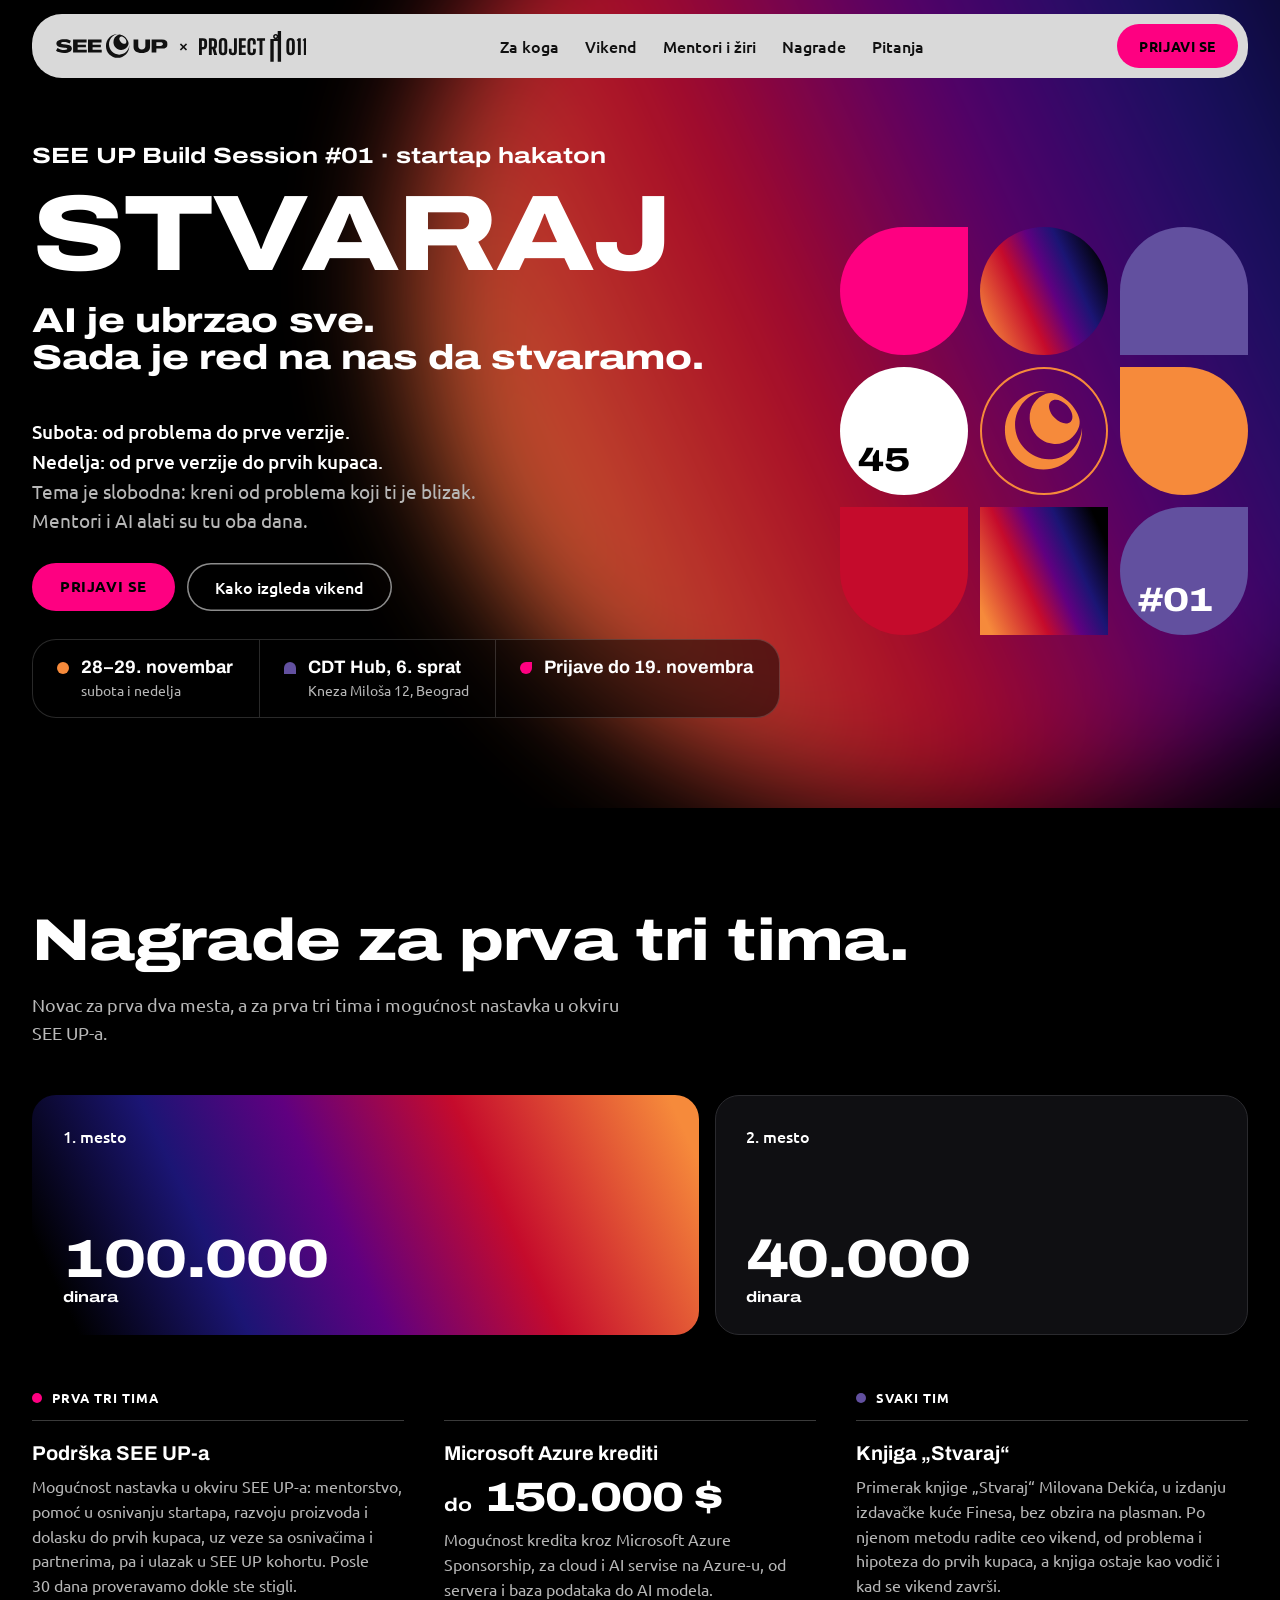
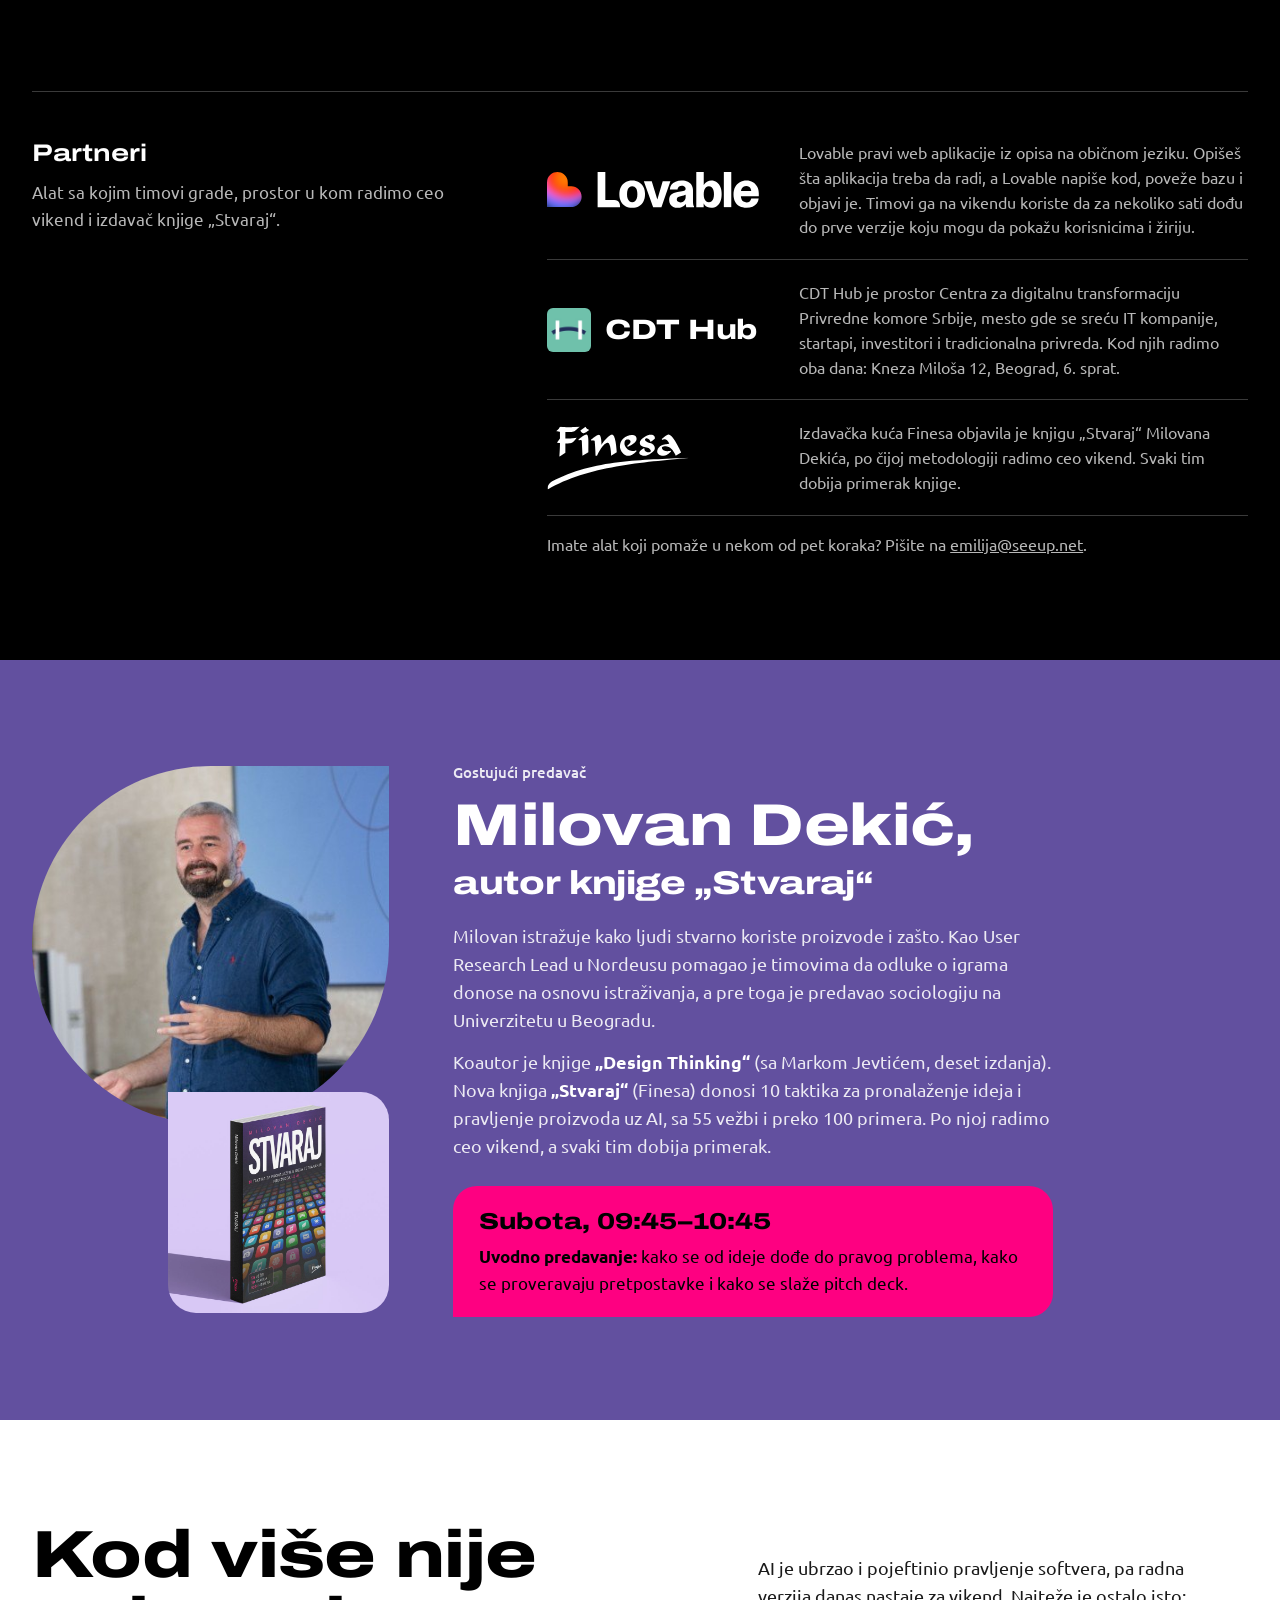
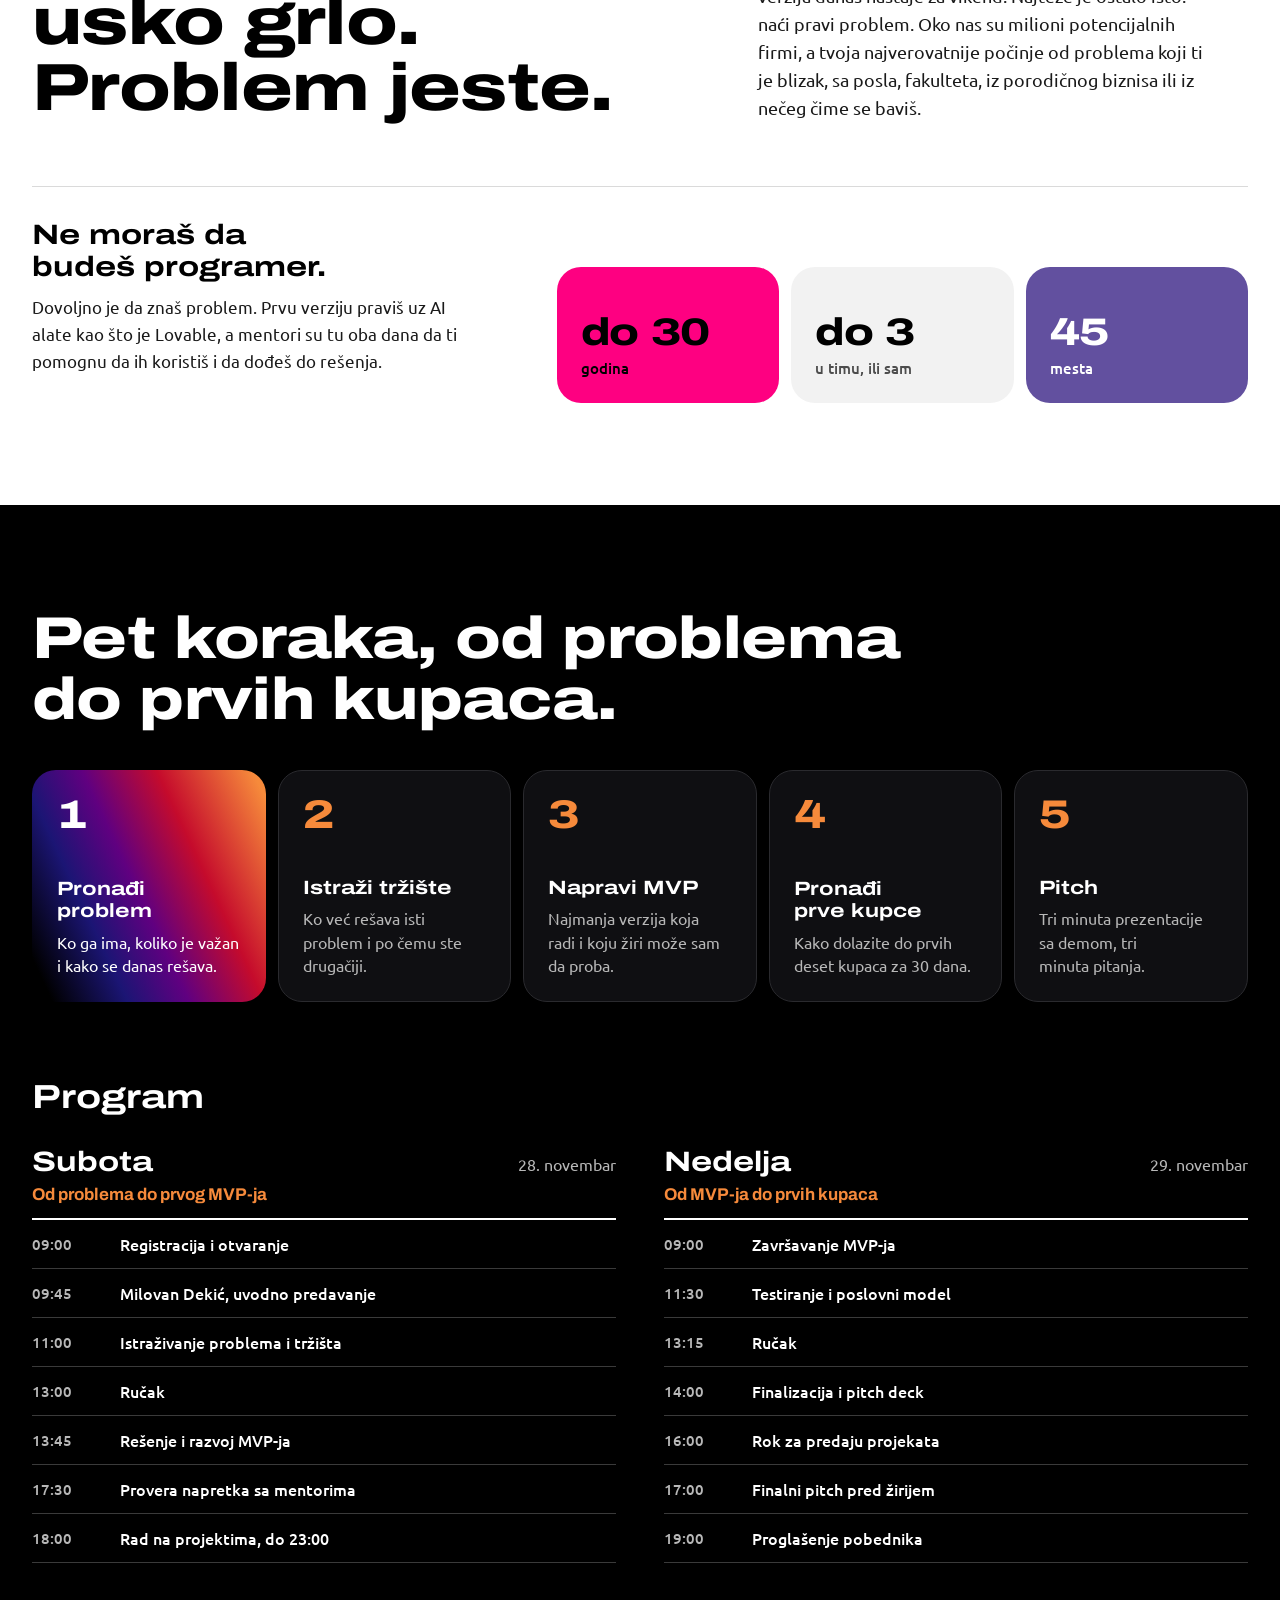
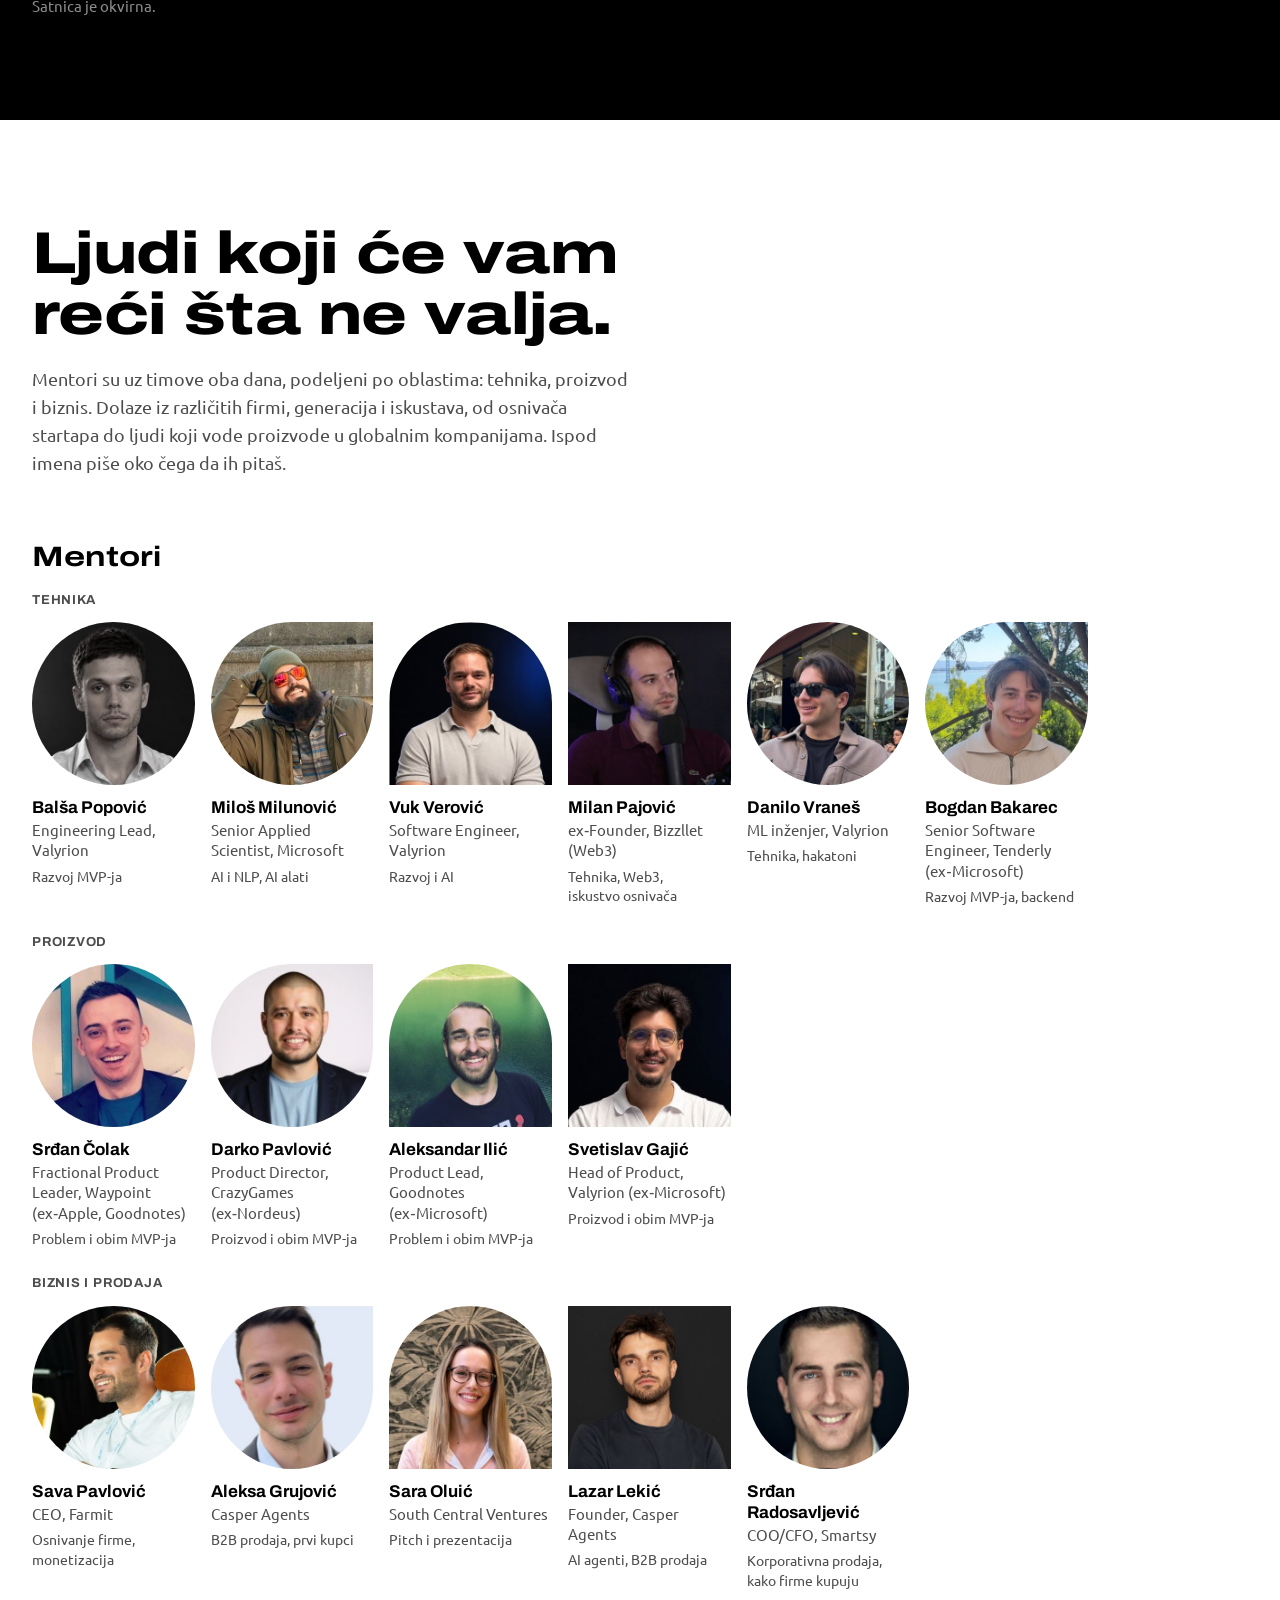
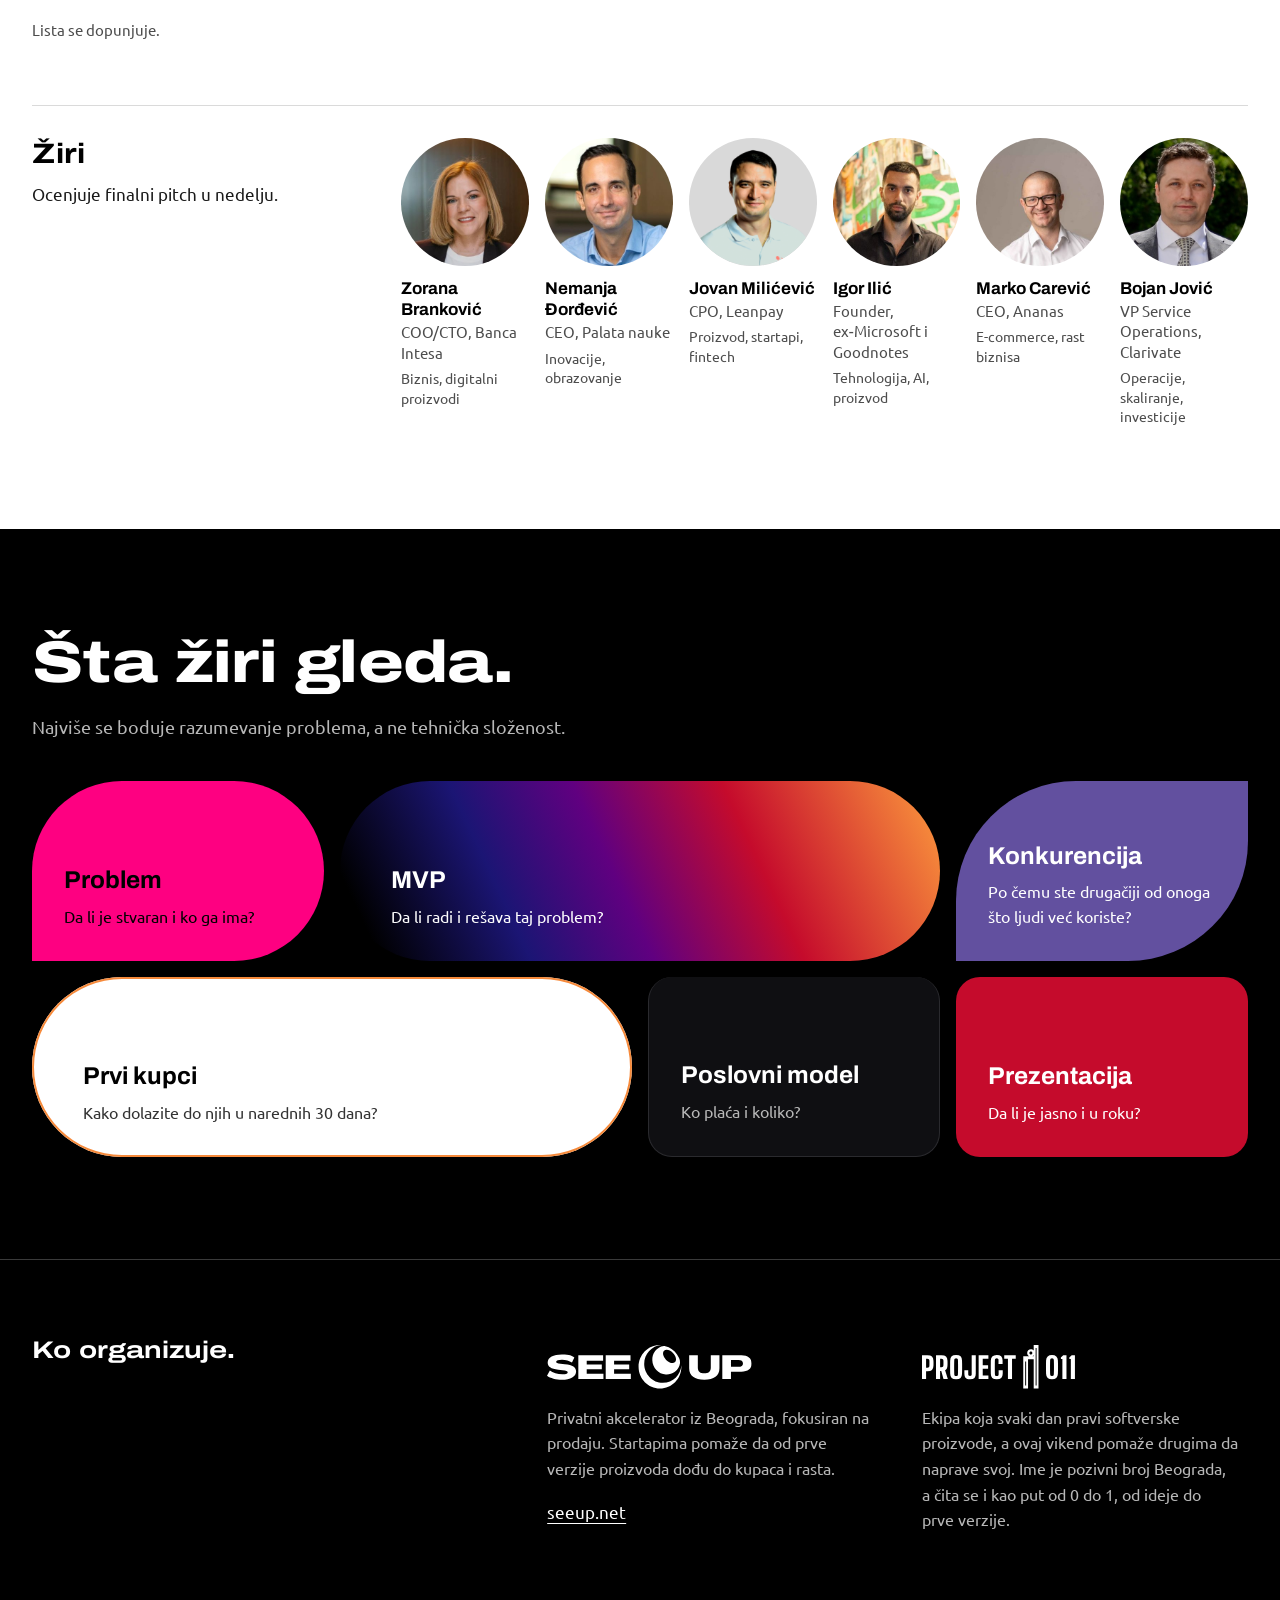
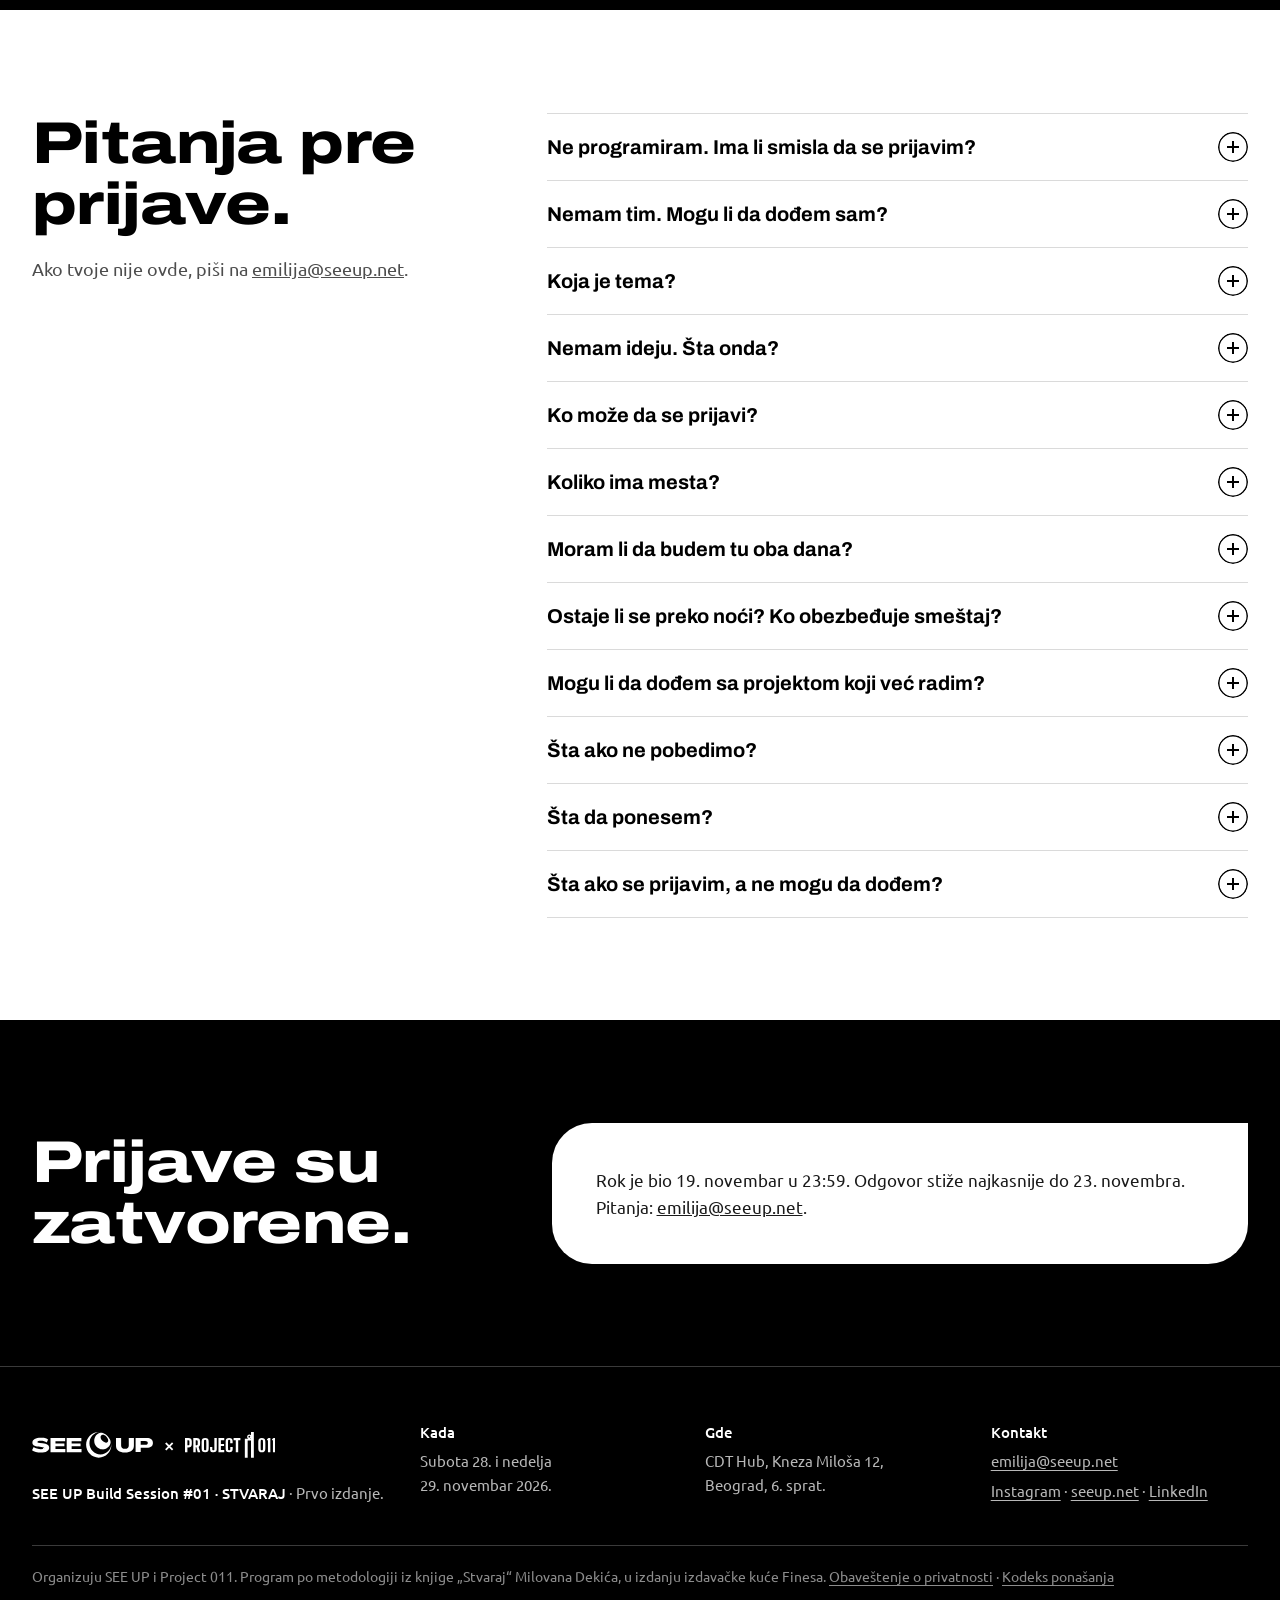
==== index.html @ 81a3f680 "Bogdan Bakarec (Tenderly) kao mentor za tehniku, Bojan Jović (Clarivate) u žiriju; mreže od šest kol" ====
<!doctype html>
<html lang="sr-Latn">
<head>
<meta charset="utf-8">
<meta name="viewport" content="width=device-width, initial-scale=1, viewport-fit=cover">
<title>STVARAJ · SEE UP Build Session #01</title>
<meta name="description" content="STVARAJ je dvodnevni startap hakaton u Beogradu za mlade do 30 godina. Od problema do MVP-ja i prvih kupaca, sam ili u timu do troje. Besplatno, prijave do 19. novembra.">
<meta name="theme-color" content="#000000">
<meta property="og:type" content="website">
<meta property="og:locale" content="sr_RS">
<meta property="og:title" content="STVARAJ · AI je ubrzao sve. Sada je red na nas da stvaramo.">
<meta property="og:description" content="SEE UP Build Session #01 · 28–29. novembar, Beograd. Do 30 godina, ne moraš da programiraš. Besplatno, prijave do 19. novembra.">
<meta property="og:url" content="https://buildsessions.seeup.net/stvaraj">
<meta property="og:image" content="https://buildsessions.seeup.net/og-stvaraj.png">
<meta property="og:image:width" content="1200">
<meta property="og:image:height" content="627">
<meta property="og:image:alt" content="STVARAJ, SEE UP Build Session #01. Beograd, 28–29. novembar 2026. Prijave do 19. novembra.">
<meta name="twitter:card" content="summary_large_image">
<meta name="twitter:title" content="STVARAJ · AI je ubrzao sve. Sada je red na nas da stvaramo.">
<meta name="twitter:description" content="SEE UP Build Session #01 · 28–29. novembar, Beograd. Do 30 godina, ne moraš da programiraš. Besplatno, prijave do 19. novembra.">
<!--
SEE UP Build Session #01 · STVARAJ · v6 (plan v2 i tab „Sajt i dizajn“, 27. 10. 2026)
Identitet prati SEE UP: crna/bela, plutajuća pill navigacija, pill dugmad verzalom, oblici krug / list / polukrug,
originalan SEE UP logo. Varijacija: SEE UP sunrise kao oštar polukrug sunca na horizontu heroja (jedini pokret na strani).
Naslovi: Archivo (wdth 125, wght 800; h3 700; sitni naslovi wdth 100). Tekst: Ubuntu 400/500/700.
CTA: ravna pink #FE0081 sa crnim tekstom. Sunrise samo na suncu u heroju i stubu za 1. mesto. Tekst nikad preko gradijenta.
-->
<script defer src="https://cloud.umami.is/script.js" data-website-id="4ab293b7-3342-4138-8e30-8f2ff5b9717d" data-domains="buildsessions.seeup.net"></script>
<link rel="preconnect" href="https://fonts.googleapis.com">
<link rel="preconnect" href="https://fonts.gstatic.com" crossorigin>
<link rel="stylesheet" href="https://fonts.googleapis.com/css2?family=Archivo:wdth,wght@100..125,700..800&family=Ubuntu:wght@400;500;700&display=swap">
<style>
:root{
  /* osnova */
  --crna:#000000; --bela:#FFFFFF;
  --tekst-2:#B8B8B8;     /* sekundarni na crnoj 10,59:1 */
  --tekst-3:#8C8C8C;     /* napomene na crnoj 6,25:1 */
  --tekst-2-sv:#4D4D4D;  /* sekundarni na beloj 8,45:1 */
  --linija:#3A3A3A;      /* razdelnik na crnoj */
  --linija-sv:#DADADA;   /* razdelnik na beloj */
  --nav:#D9D9D9;         /* pill nav i mobilna traka */
  --polje:#F2F2F2; --polje-ivica:#8A8A8A;
  --greska:#B00020;      /* na beloj 6,9:1 */
  /* SEE UP pločice */
  --pink:#FE0081; --pink-hover:#FF4DA6;   /* tekst na pink je uvek #000 */
  --violet:#62509F;                        /* tekst na violet je uvek #FFF */
  /* sunrise (SEE UP stopovi, vertikalno) */
  --narandza:#F68A3B; --crimson:#C50B2C; --purpura:#600080; --indigo:#1B1574;
  --sunce:linear-gradient(180deg,#F68A3B 0%,#C50B2C 55%,#600080 100%);
  --fokus:#F68A3B;
  --f-naslov:"Archivo","Arial Black",sans-serif;
  --f-tekst:"Ubuntu",system-ui,sans-serif;
  --gutter:clamp(16px,4vw,32px);
  --pad:clamp(56px,8vw,120px);
  color-scheme:dark;
}
.svetlo-sek,.nav,.traka,.forma-list{--fokus:#000}
.potvrda{--fokus:#F68A3B}

*,*::before,*::after{box-sizing:border-box}
[hidden]{display:none!important}
html{-webkit-text-size-adjust:100%;-webkit-tap-highlight-color:transparent;scroll-padding-top:88px}
@media (prefers-reduced-motion:no-preference){html{scroll-behavior:smooth}}
@media (max-width:980px){html{scroll-padding-bottom:96px}}
body{margin:0;background:var(--crna);color:var(--bela);font:400 17px/1.6 var(--f-tekst);-webkit-font-smoothing:antialiased}
h1,h2,h3,h4,p,ul,ol,dl,dd,figure{margin:0}
ul,ol{padding:0;list-style:none}
h1,h2,h3,h4{font-family:var(--f-naslov);font-stretch:125%;font-weight:800;text-wrap:balance}
h3,h4{font-weight:700}
p,li,dd{text-wrap:pretty}
a{color:inherit}
a,button,summary,label{touch-action:manipulation}
:focus-visible{outline:3px solid var(--fokus);outline-offset:3px}
main:focus{outline:none}
.sr{position:absolute!important;width:1px;height:1px;padding:0;margin:-1px;overflow:hidden;clip:rect(0 0 0 0);white-space:nowrap;border:0}
.wrap{max-width:calc(1240px + 2 * var(--gutter));margin:0 auto;padding-left:max(var(--gutter),env(safe-area-inset-left,0px));padding-right:max(var(--gutter),env(safe-area-inset-right,0px))}
.tbd{font-family:var(--f-tekst);font-size:.88em;font-weight:500;font-style:normal;color:#FFC59A;background:#271609;border:1px dashed rgba(246,138,59,.75);padding:0 .35em;white-space:normal;-webkit-box-decoration-break:clone;box-decoration-break:clone}
.svetlo-sek .tbd,.forma-list .tbd{color:#8A4A12;background:#FFF1E6;border-color:#F68A3B}
.potvrda .tbd{color:#FFC59A;background:#271609;border-color:rgba(246,138,59,.75)}

/* preskakanje */
.preskoci{position:absolute;left:var(--gutter);top:-80px;z-index:70;background:#fff;color:#000;font:500 15px/1 var(--f-tekst);padding:15px 18px;border-radius:30px;text-decoration:none}
.preskoci:focus{top:92px}

/* dugmad */
.btn{display:inline-flex;align-items:center;justify-content:center;min-height:48px;background:var(--pink);color:#000;font:700 15px/1 var(--f-tekst);letter-spacing:.04em;text-transform:uppercase;text-decoration:none;padding:16px 28px;border-radius:30px;border:0;cursor:pointer;white-space:nowrap}
.btn:hover{background:var(--pink-hover)}
.btn.svetlo{background:transparent;color:#fff;box-shadow:inset 0 0 0 1.5px var(--tekst-3);text-transform:none;letter-spacing:0;font-weight:500;font-size:16px}
.btn.svetlo:hover{box-shadow:inset 0 0 0 1.5px #fff}
.btn:disabled{opacity:.6;cursor:default}
@media (prefers-reduced-motion:no-preference){.btn{transition:background-color .15s,box-shadow .15s}}

/* navigacija */
.nav{position:fixed;top:max(14px,env(safe-area-inset-top,0px));left:0;right:0;z-index:50;pointer-events:none}
.nav .wrap{pointer-events:auto}
.nav-in{position:relative;display:flex;align-items:center;justify-content:space-between;gap:20px;background:var(--nav);color:#111;border-radius:30px;padding:10px 10px 10px 24px;min-height:64px}
.lock{display:flex;align-items:center;gap:10px;min-height:44px;text-decoration:none;color:#111;min-width:0}
.lock svg{height:22px;width:auto;flex:none}
.lock span{font:700 15px/1 var(--f-naslov);font-stretch:125%;white-space:nowrap}
.linkovi{display:flex;gap:26px;font:500 16px/1.3 var(--f-tekst)}
.linkovi a{text-decoration:none;color:#111;display:flex;align-items:center;min-height:44px;padding:0}
.linkovi a:hover{text-decoration:underline;text-underline-offset:4px}
.nav .btn{min-height:44px;padding:14px 22px;font-size:14px}
.meni-dugme{display:none;min-height:44px;padding:0 18px;border-radius:30px;border:0;background:transparent;box-shadow:inset 0 0 0 1.5px #111;color:#111;font:500 15px/1 var(--f-tekst);cursor:pointer}
@media (max-width:1060px){.linkovi{gap:20px;font-size:15px}.lock span{font-size:14px}}
@media (max-width:980px){
  .nav .nav-cta{display:none}
  .linkovi{display:none}
  .js .meni-dugme{display:inline-flex;align-items:center}
  .nav-in{padding-left:20px}
  .js .nav.otvoren .linkovi{display:flex;flex-direction:column;gap:0;position:absolute;left:0;right:0;top:calc(100% + 8px);background:var(--nav);border-radius:24px;padding:8px 12px;font-size:17px}
  .nav.otvoren .linkovi a{padding:13px 12px;border-bottom:1px solid #BDBDBD}
  .nav.otvoren .linkovi li:last-child a{border-bottom:0}
}
@media (max-width:380px){.lock svg{height:19px}.lock span{font-size:13px}.lock{gap:8px}.nav-in{padding-left:16px}.meni-dugme{padding:0 14px}}

/* hero */
.hero{position:relative;overflow:hidden;padding-top:clamp(104px,12vw,144px)}
.ime{font:700 clamp(18px,1.8vw,22px)/1.1 var(--f-naslov);font-stretch:125%;margin:0 0 20px}
/* h1 u tri reda („Napravi nešto što / nekome treba. / Imaš vikend.“): najširi red je 10,66 em, pa veličina prati širinu kolone */
.hero h1{font-size:clamp(30px,calc((100vw - 2 * var(--gutter)) / 10.9),78px);line-height:.98;letter-spacing:-.015em;font-weight:800}
.hero h1 span{display:block}
.hero .red{display:grid;grid-template-columns:minmax(0,1.05fr) minmax(0,1fr);gap:24px 56px;margin-top:clamp(28px,3.2vw,44px);align-items:start}
.lead{font-size:clamp(18px,1.5vw,21px);line-height:1.5;color:var(--tekst-2);max-width:42ch}
.lead b{color:#fff;font-weight:500}
.druga{margin-top:14px;font-size:16px;color:#fff;max-width:56ch}
.akcije{display:flex;flex-wrap:wrap;gap:12px;margin-top:28px}
.cinjenice{display:grid;grid-template-columns:repeat(3,auto);gap:16px 28px;justify-content:start;padding-top:6px}
.cinjenice li{display:flex;flex-direction:column;gap:2px;min-width:0}
.cinjenice b{font:500 17px/1.3 var(--f-tekst);color:#fff}
.cinjenice span{font-size:15px;line-height:1.4;color:var(--tekst-2)}
.sunce{position:relative;height:clamp(180px,30vw,400px);overflow:hidden;margin-top:clamp(40px,5vw,64px)}
.sunce i{position:absolute;bottom:0;left:58%;width:clamp(360px,64vw,800px);aspect-ratio:2/1;border-radius:999px 999px 0 0;transform:translateX(-50%);background:var(--sunce)}
@media (prefers-reduced-motion:no-preference){.sunce i{animation:izlazak 1.2s cubic-bezier(.2,.7,.2,1) .25s both}}
@keyframes izlazak{from{transform:translate(-50%,45%)}to{transform:translate(-50%,0)}}
@media (max-width:1100px){.cinjenice{grid-template-columns:repeat(2,minmax(0,auto))}}
@media (max-width:820px){.hero .red{grid-template-columns:1fr;gap:28px}.cinjenice{grid-template-columns:repeat(3,minmax(0,auto))}.sunce i{left:50%}}
@media (max-width:560px){
  .ime{font-size:16px;margin-bottom:16px}
  .hero .red{gap:24px;margin-top:24px}
  .cinjenice{order:-1;grid-template-columns:1fr 1fr;gap:14px 16px}
  .cinjenice li:last-child{grid-column:1/-1}
  .cinjenice b{font-size:16px}
  .cinjenice span{font-size:14px}
  .lead{font-size:17px}
  .akcije{margin-top:22px}
  .akcije .btn{flex:1 1 auto}
}

/* odeljci */
.sek{padding-block:var(--pad)}
section[id]{scroll-margin-top:calc(16px - var(--pad))}
.sek h2{font-size:clamp(27px,4.6vw,60px);line-height:1.04;letter-spacing:-.01em;max-width:22ch}
.sek h2 span{display:block}
.podnaslov{margin-top:20px;font-size:18px;line-height:1.55;color:var(--tekst-2);max-width:60ch}
.svetlo-sek{background:#fff;color:#000}
.svetlo-sek .podnaslov{color:var(--tekst-2-sv)}
.nastavak{padding-top:0}
.nastavak > .wrap > .prag{border-top:1px solid var(--linija);padding-top:var(--pad2)}
.svetlo-sek.nastavak > .wrap > .prag{border-color:var(--linija-sv)}
.nastavak{--pad2:clamp(48px,6vw,88px)}
section.nastavak[id]{scroll-margin-top:calc(16px - var(--pad2))}
.h-mali{font:700 clamp(20px,2vw,24px)/1.15 var(--f-naslov);font-stretch:125%}
.natpis{font:500 15px/1.4 var(--f-tekst);color:var(--tekst-2)}
.svetlo-sek .natpis{color:var(--tekst-2-sv)}
.napomena{font-size:15px;line-height:1.5;color:var(--tekst-3)}
.svetlo-sek .napomena{color:var(--tekst-2-sv)}

/* zašto */
.zasto-red{display:grid;grid-template-columns:minmax(0,1.2fr) minmax(0,.8fr);gap:32px 64px;margin-top:40px;align-items:end}
.tekst{display:flex;flex-direction:column;gap:18px;max-width:62ch;color:#1a1a1a}
.citat{font:800 clamp(26px,3vw,40px)/1.1 var(--f-naslov);font-stretch:125%;letter-spacing:-.01em;border-top:2px solid #000;padding-top:20px;text-wrap:balance}
@media (max-width:900px){.zasto-red{grid-template-columns:1fr}.citat{max-width:16ch}}

/* za koga */
.blok-n{margin-top:clamp(48px,5vw,72px)}
.blok-n h3{font-size:clamp(22px,2.2vw,28px);line-height:1.15}
.blok-n p{margin-top:8px;color:var(--tekst-2-sv)}
.spoj{display:grid;grid-template-columns:minmax(0,2fr) 56px minmax(0,1fr);gap:32px;align-items:center;margin-top:32px;border-top:1px solid var(--linija-sv);padding-top:32px}
.strana{align-self:start}
.strana-n{font:700 clamp(20px,2vw,24px)/1.15 var(--f-naslov);font-stretch:125%;margin-bottom:20px}
.uloge{display:grid;gap:24px 32px}
.problem .uloge{grid-template-columns:repeat(2,minmax(0,1fr))}
.uloge p{font-size:16px;line-height:1.55;color:var(--tekst-2-sv)}
.uloge summary{font:700 18px/1.3 var(--f-naslov);font-stretch:100%;color:#000;margin-bottom:4px}
/* sklopivi delovi: otvoreni na širem ekranu (JS), na telefonu se otvaraju dodirom */
.sklop > summary{list-style:none;cursor:pointer}
.sklop > summary::-webkit-details-marker{display:none}
.sklop > summary::after{content:"";flex:none;width:26px;height:26px;border-radius:50%;box-shadow:inset 0 0 0 1.5px currentColor;background:linear-gradient(currentColor,currentColor) center/10px 2px no-repeat,linear-gradient(currentColor,currentColor) center/2px 10px no-repeat}
.sklop[open] > summary::after{background:linear-gradient(currentColor,currentColor) center/10px 2px no-repeat}
@media (min-width:641px){
  .js .sklop > summary{pointer-events:none;cursor:default}
  .js .sklop > summary::after{display:none}
}
@media (max-width:640px){
  .uloge{gap:0!important}
  .uloge li{border-top:1px solid var(--linija-sv)}
  .uloge li:last-child{border-bottom:1px solid var(--linija-sv)}
  .uloge summary{display:flex;justify-content:space-between;align-items:center;gap:16px;min-height:52px;padding:10px 0;margin:0;font-size:17px}
  .uloge p{padding:0 0 14px}
  .strana-n{margin-bottom:12px}
}
.plus{width:56px;height:56px;border-radius:50%;background:var(--pink) linear-gradient(#000,#000) center/22px 4px no-repeat;position:relative}
.plus::after{content:"";position:absolute;left:50%;top:50%;width:4px;height:22px;background:#000;transform:translate(-50%,-50%)}
.problemi{display:grid;grid-template-columns:minmax(0,.9fr) minmax(0,1.1fr);gap:24px 64px;margin-top:clamp(48px,5vw,72px);border-top:1px solid var(--linija-sv);padding-top:32px}
.problemi h3{font-size:clamp(22px,2.2vw,28px);line-height:1.15}
.problemi > div > p{margin-top:12px;color:#1a1a1a;max-width:52ch}
.primeri{margin-top:12px}
.primeri li{padding:12px 0;border-bottom:1px solid var(--linija-sv);font-size:17px;line-height:1.45}
.primeri li:first-child{border-top:1px solid var(--linija-sv)}
.tim-ai{display:grid;grid-template-columns:repeat(2,minmax(0,1fr));gap:20px 64px;margin-top:clamp(40px,4vw,56px)}
.tim-ai li{color:#1a1a1a;max-width:56ch}
.tim-ai b{font-weight:700;color:#000}
.uslovi{display:grid;grid-template-columns:repeat(4,minmax(0,1fr));gap:24px;border-top:1px solid var(--linija-sv);margin-top:clamp(40px,4vw,56px);padding-top:28px}
.uslovi li{display:flex;flex-direction:column;gap:6px;min-width:0}
.uslovi b{font:800 clamp(26px,3vw,40px)/1 var(--f-naslov);font-stretch:125%;letter-spacing:-.01em;white-space:nowrap}
.uslovi span{font:500 15px/1.4 var(--f-tekst);color:var(--tekst-2-sv)}
.cta-red{margin-top:40px}
@media (max-width:900px){
  .spoj{grid-template-columns:1fr;gap:24px;align-items:start}
  .plus{width:44px;height:44px;background-size:18px 3px}
  .plus::after{width:3px;height:18px}
  .proizvod .uloge{grid-template-columns:repeat(2,minmax(0,1fr))}
  .problemi{grid-template-columns:1fr}
  .uslovi{grid-template-columns:1fr 1fr;gap:24px 16px}
}
@media (max-width:640px){
  .problem .uloge,.proizvod .uloge{grid-template-columns:1fr;gap:20px}
  .tim-ai{grid-template-columns:1fr}
}

/* vikend */
.program{display:grid;grid-template-columns:minmax(0,.8fr) minmax(0,1.2fr);gap:48px;align-items:start}
.program .glava{position:sticky;top:112px}
.koraci{counter-reset:k}
.koraci li{counter-increment:k;display:grid;grid-template-columns:56px minmax(0,180px) minmax(0,1fr);gap:6px 24px;align-items:baseline;padding:26px 0;border-top:1px solid var(--linija)}
.koraci li:last-child{border-bottom:1px solid var(--linija)}
.koraci li::before{content:counter(k);grid-row:span 2;font:800 40px/1 var(--f-naslov);font-stretch:125%;color:#fff;font-variant-numeric:tabular-nums}
.koraci h3{font-size:22px;line-height:1.2;grid-row:span 2}
.koraci .sta{color:#fff;font-size:17px;line-height:1.5}
.koraci .zasto{margin-top:10px}
.koraci .zasto summary{display:flex;align-items:center;gap:10px;font:500 15px/1.4 var(--f-tekst);color:#fff}
.koraci .zasto p{color:var(--tekst-2);font-size:16px;line-height:1.55;margin-top:2px}
@media (max-width:640px){
  .koraci .zasto{margin-top:4px}
  .koraci .zasto summary{min-height:44px;color:var(--tekst-2)}
  .koraci .zasto p{margin:0 0 4px}
}
@media (max-width:1100px){
  .koraci li{grid-template-columns:56px minmax(0,1fr)}
  .koraci li::before{grid-row:span 3}
  .koraci h3{grid-row:auto}
}
@media (max-width:900px){.program{grid-template-columns:1fr;gap:32px}.program .glava{position:static}}
@media (max-width:560px){
  .koraci li{grid-template-columns:40px minmax(0,1fr);gap:4px 12px;padding:22px 0}
  .koraci li::before{font-size:32px}
  .koraci h3{font-size:20px}
  .koraci .sta{font-size:16px}
  .koraci .zasto p{font-size:15px}
}
.satnica{margin-top:clamp(56px,6vw,88px);display:grid;grid-template-columns:repeat(2,minmax(0,1fr));gap:32px 48px}
.satnica-glava{grid-column:1/-1;display:grid;grid-template-columns:repeat(2,minmax(0,1fr));gap:20px 48px;align-items:start}
.satnica-glava h3{font-size:clamp(24px,2.6vw,34px);line-height:1.1}
.checkpoint h4{display:flex;align-items:center;gap:10px;font:700 18px/1.3 var(--f-naslov);font-stretch:100%}
.tacka{flex:none;width:10px;height:10px;border-radius:50%;background:var(--pink)}
.checkpoint p{margin-top:6px;color:var(--tekst-2);font-size:16px;line-height:1.55;max-width:56ch}
.dan h4{display:flex;justify-content:space-between;align-items:baseline;gap:12px;font-size:clamp(22px,2.2vw,28px);line-height:1.1;padding-bottom:12px;border-bottom:2px solid #fff}
.dan h4 span{font:400 16px/1 var(--f-tekst);color:var(--tekst-2)}
.dan dl div{display:grid;grid-template-columns:120px minmax(0,1fr);gap:16px;padding:14px 0;border-bottom:1px solid var(--linija)}
.dan dt{font:500 15px/1.5 var(--f-tekst);color:#fff;display:flex;align-items:center;gap:8px;align-self:start;padding-top:1px}
.dan dd{color:var(--tekst-2);font-size:16px;line-height:1.5}
.dan dd b{color:#fff;font-weight:500}
.satnica .napomena{grid-column:1/-1}
@media (max-width:820px){.satnica,.satnica-glava{grid-template-columns:1fr}}
@media (max-width:560px){.dan dl div{grid-template-columns:92px minmax(0,1fr);gap:10px;padding:12px 0}.dan dt{font-size:14px}.dan dd{font-size:15px}}

/* ljudi */
.vrste{display:grid;grid-template-columns:repeat(2,minmax(0,1fr));gap:20px 48px;margin-top:40px}
.vrste p{color:#1a1a1a;max-width:52ch}
.vrste b{font-weight:700;color:#000}
.grupa-n{font-size:clamp(22px,2.2vw,28px);line-height:1.15;margin-top:clamp(48px,5vw,72px)}
.mozaik-ljudi{display:grid;grid-template-columns:repeat(6,minmax(0,1fr));gap:28px 16px;margin-top:24px}
.mozaik-ljudi .gost{grid-column:span 2;grid-row:span 2}
.oblik{aspect-ratio:1;display:grid;place-items:center;overflow:hidden;font:800 clamp(22px,2.4vw,34px)/1 var(--f-naslov);font-stretch:125%;letter-spacing:-.01em}
.oblik img{width:100%;height:100%;object-fit:cover}
.mozaik-ljudi li:nth-child(4n+1) .oblik{border-radius:50%}
.mozaik-ljudi li:nth-child(4n+2) .oblik{border-radius:50% 0 50% 50%}
.mozaik-ljudi li:nth-child(4n+3) .oblik{border-radius:999px 999px 0 0}
.mozaik-ljudi li:nth-child(4n) .oblik{border-radius:0}
.mozaik-ljudi li.gost .oblik{border-radius:50% 0 50% 50%}
.mozaik-ljudi.ziri-lista li .oblik{border-radius:50%}
.o-pink{background:var(--pink);color:#000}
.o-violet{background:var(--violet);color:#fff}
.o-crna{background:#000;color:#fff}
.o-siva{background:var(--nav);color:#000}
.osoba b{display:block;margin-top:12px;font:700 17px/1.25 var(--f-naslov);font-stretch:100%}
.osoba span{display:block;margin-top:2px;font-size:15px;line-height:1.35;color:var(--tekst-2-sv)}
.gost .oblik{width:72%;font-size:clamp(40px,4.6vw,64px)}
.gost .natpis{margin-top:16px}
.gost h3{font-size:clamp(20px,2vw,24px);line-height:1.15;margin-top:4px}
.gost p:last-child{margin-top:8px;font-size:16px;line-height:1.55;color:#1a1a1a}
.lista-napomena{margin-top:28px}
.ziri{display:grid;grid-template-columns:minmax(0,1fr) minmax(0,1fr);gap:24px 48px;margin-top:clamp(48px,5vw,72px);border-top:1px solid var(--linija-sv);padding-top:32px;align-items:start}
.ziri h3{font-size:clamp(22px,2.2vw,28px);line-height:1.15}
.ziri-tekst p{margin-top:10px;color:#1a1a1a;max-width:46ch}
.mozaik-ljudi.ziri-lista{grid-template-columns:repeat(3,minmax(0,1fr));margin-top:0}
.foto-napomena{margin-top:32px}
@media (max-width:900px){
  .mozaik-ljudi{grid-template-columns:repeat(4,minmax(0,1fr))}
  .mozaik-ljudi .gost{grid-column:1/-1;grid-row:auto;display:grid;grid-template-columns:160px minmax(0,1fr);gap:0 24px;align-items:center}
  .gost .oblik{width:100%;grid-row:span 3}
  .gost .natpis{margin-top:0}
  .gost p:last-child{grid-column:1/-1;margin-top:16px}
  .ziri{grid-template-columns:1fr}
  .mozaik-ljudi.ziri-lista{max-width:560px}
}
@media (max-width:640px){.vrste{grid-template-columns:1fr}}
@media (max-width:560px){
  .mozaik-ljudi,.mozaik-ljudi.ziri-lista{grid-template-columns:repeat(3,minmax(0,1fr));gap:20px 12px}
  .mozaik-ljudi .gost{grid-template-columns:104px minmax(0,1fr);gap:0 16px}
  .gost .oblik{font-size:36px}
  .osoba b{font-size:15px;margin-top:10px}
  .osoba span{font-size:14px}
}

/* ishod */
.ishod{display:grid;grid-template-columns:repeat(3,minmax(0,1fr));gap:0 40px;margin-top:40px}
.ishod li{border-top:1px solid var(--linija);padding:22px 0 30px}
.ishod h3{font:700 20px/1.25 var(--f-naslov);font-stretch:100%}
.ishod p{margin-top:8px;color:var(--tekst-2);font-size:16px;line-height:1.55}
@media (max-width:900px){.ishod{grid-template-columns:repeat(2,minmax(0,1fr))}}
@media (max-width:560px){.ishod{grid-template-columns:1fr}.ishod li{padding:18px 0 20px}}

/* nagrade */
.stubovi{display:grid;grid-template-columns:repeat(3,minmax(0,1fr));gap:16px;align-items:end;margin-top:48px}
.stub{display:flex;flex-direction:column;gap:16px;min-width:0}
.stub .iznos{font:800 clamp(40px,5.6vw,80px)/.95 var(--f-naslov);font-stretch:125%;letter-spacing:-.015em;font-variant-numeric:tabular-nums;white-space:nowrap}
.stub i{display:block;height:calc(var(--v) * clamp(240px,28vw,380px));width:min(100%,320px);border-radius:999px 999px 0 0;margin-bottom:-16px}
.stub:nth-child(1) i{background:var(--sunce)}
.stub:nth-child(2) i{background:var(--pink)}
.stub:nth-child(3) i{background:var(--violet)}
.stub .mesto{border-top:2px solid #fff;padding-top:12px;font:500 16px/1.3 var(--f-tekst);color:var(--tekst-2)}
.dodatno{display:grid;grid-template-columns:repeat(3,minmax(0,1fr));gap:24px 40px;margin-top:56px}
.dodatno div{border-top:1px solid var(--linija);padding-top:20px}
.dod-vizual{margin:12px 0 4px;display:flex;align-items:flex-end}
.dod-broj{font:800 clamp(34px,3.2vw,44px)/1 var(--f-naslov);font-stretch:125%;letter-spacing:-.02em;white-space:nowrap}
.dod-broj small{font-size:.45em;font-weight:700;letter-spacing:0;margin-right:.15em}
.partner p:last-child{line-height:1.55;max-width:58ch}
.dodatno h3{font:700 20px/1.25 var(--f-naslov);font-stretch:100%}
.dodatno p{margin-top:8px;color:var(--tekst-2);font-size:16px;line-height:1.55}
@media (max-width:900px){.dodatno{grid-template-columns:1fr;gap:20px}}
@media (max-width:640px){
  .stubovi{grid-template-columns:1fr;gap:22px;margin-top:36px}
  .stub{gap:8px}
  .stub i{height:28px;width:calc(var(--v) * 100%);min-width:56px;border-radius:0 999px 999px 0;margin:0}
  .stub .mesto{border:0;padding:0}
  .stub .iznos{font-size:40px}
  .dodatno{margin-top:40px}
}

/* partneri i organizatori: uska traka */
.traka-sek{padding-block:clamp(48px,6vw,80px);border-top:1px solid var(--linija)}
.traka-sek + .traka-sek{border-top:1px solid var(--linija)}
.traka-sek:last-of-type{border-bottom:1px solid var(--linija)}
.par-red{display:grid;grid-template-columns:minmax(0,.8fr) minmax(0,1.2fr);gap:24px 48px;align-items:start}
.par-red > div > p{margin-top:10px;color:var(--tekst-2);max-width:44ch}
.partner{display:grid;grid-template-columns:minmax(0,220px) minmax(0,1fr);gap:8px 32px;align-items:baseline;padding-bottom:20px;border-bottom:1px solid var(--linija)}
.partner-ime{font:800 32px/1 var(--f-naslov);font-stretch:125%;letter-spacing:-.01em}
.partner p:last-child{color:var(--tekst-2);font-size:16px}
.partneri-blok{margin-top:clamp(56px,7vw,96px);padding-top:clamp(32px,4vw,48px);border-top:1px solid var(--linija);scroll-margin-top:96px}
.partner + .partner{padding-top:20px}
.partner-ostalo{margin-top:16px;color:var(--tekst-2);font-size:16px;display:flex;flex-direction:column;gap:8px}
.org{display:grid;grid-template-columns:repeat(2,minmax(0,1fr));gap:24px 48px}
.org-kol{padding-top:0}
.org-znak{display:flex;align-items:center;min-height:44px}
.org-znak svg{height:44px;width:auto;color:#fff}
@media (max-width:560px){.org-znak svg{height:40px}}
.org-znak span{font:700 24px/1 var(--f-naslov);font-stretch:125%}
.org-kol p{margin-top:16px;color:var(--tekst-2);font-size:16px;max-width:48ch}
.org-kol a{display:inline-flex;align-items:center;min-height:44px;margin-top:8px;color:#fff;text-underline-offset:4px;padding:0}
.org-ispod{margin-top:28px;color:#fff;max-width:62ch}
@media (max-width:820px){.par-red,.org{grid-template-columns:1fr}.partner{grid-template-columns:1fr}}

/* pitanja */
.pitanja{display:grid;grid-template-columns:minmax(0,.8fr) minmax(0,1.2fr);gap:32px 48px;align-items:start}
.pitanja .glava{position:sticky;top:112px}
.faq details{border-bottom:1px solid var(--linija-sv)}
.faq details:first-child{border-top:1px solid var(--linija-sv)}
.faq summary{cursor:pointer;list-style:none;display:flex;justify-content:space-between;align-items:center;gap:20px;padding:18px 0;min-height:44px;font:700 20px/1.3 var(--f-naslov);font-stretch:100%}
.faq summary::-webkit-details-marker{display:none}
.faq summary::after{content:"";flex:none;width:30px;height:30px;border-radius:50%;box-shadow:inset 0 0 0 1.5px #000;background:linear-gradient(#000,#000) center/12px 2px no-repeat,linear-gradient(#000,#000) center/2px 12px no-repeat}
.faq summary:hover::after,.sklop > summary:hover::after{box-shadow:inset 0 0 0 2.5px currentColor}
.faq details[open] summary::after{background:linear-gradient(#000,#000) center/12px 2px no-repeat}
.faq details p{padding:0 0 22px;color:#1a1a1a;max-width:64ch}
@media (max-width:900px){.pitanja{grid-template-columns:1fr}.pitanja .glava{position:static}}
@media (max-width:560px){.faq summary{font-size:18px;padding:16px 0}}

/* prijava */
.prijava{display:grid;grid-template-columns:minmax(0,.8fr) minmax(0,1.2fr);gap:40px 56px;align-items:start}
.prijava .uvod-p{margin-top:20px;color:var(--tekst-2);max-width:44ch}
.prijava .napomena{margin-top:14px}
.odbrojavanje{margin-top:40px;border-top:1px solid var(--linija);padding-top:22px}
.odbroj{display:flex;gap:28px;margin-top:12px;flex-wrap:wrap}
.odbroj div{display:flex;flex-direction:column;gap:6px}
.odbroj b{font:800 clamp(40px,4.4vw,56px)/1 var(--f-naslov);font-stretch:125%;font-variant-numeric:tabular-nums;letter-spacing:-.01em}
.odbroj span{font-size:15px;color:var(--tekst-2)}
.odbroj-ispod{margin-top:16px;font-size:15px;color:#fff}
.forma-list{background:#fff;color:#000;color-scheme:light;border-radius:40px 0 40px 40px;padding:clamp(24px,3.4vw,44px)}
.zbirna{margin:0 0 20px;padding:12px 16px;border-left:4px solid var(--greska);background:#FDECEE;color:#6E0014;font-weight:500;font-size:15px}
.polja{display:grid;grid-template-columns:repeat(2,minmax(0,1fr));gap:22px 20px}
.polje{display:flex;flex-direction:column;gap:6px;min-width:0;border:0;margin:0;padding:0}
.polje.puno{grid-column:1/-1}
.polje label,.polje legend{font:500 16px/1.35 var(--f-tekst);color:#000;padding:0}
.polje legend{margin-bottom:8px}
.opc{font-weight:400;color:var(--tekst-2-sv);font-size:15px}
.pomoc{font-size:14px;line-height:1.45;color:var(--tekst-2-sv)}
.greska{font-size:14px;line-height:1.45;color:var(--greska);font-weight:500}
.greska[hidden],.pomoc[hidden]{display:none}
.polje input[type=text],.polje input[type=email],.polje input[type=tel],.polje textarea{font:400 16px/1.3 var(--f-tekst);color:#000;background:var(--polje);border:1.5px solid var(--polje-ivica);border-radius:30px;padding:13px 18px;width:100%;min-width:0;min-height:50px;margin:0}
.polje textarea{border-radius:24px;min-height:150px;resize:vertical;line-height:1.5;padding:14px 18px}
.polje ::placeholder{color:#6B6B6B;opacity:1}
.polje input:focus,.polje textarea:focus{outline:3px solid #000;outline-offset:2px;border-color:#000;background:#fff}
.polje [aria-invalid="true"]{border-color:var(--greska);box-shadow:inset 0 0 0 1px var(--greska)}
.izbor{display:grid;grid-template-columns:repeat(2,minmax(0,1fr));gap:12px 20px}
.opcija label{display:block;cursor:pointer}
.opcija input{position:absolute;opacity:0;width:1px;height:1px;margin:0}
.opcija label span{display:flex;align-items:center;min-height:48px;border:1.5px solid #000;border-radius:30px;padding:10px 18px;font:500 16px/1.3 var(--f-tekst)}
.opcija input:checked + span{background:#000;color:#fff}
.opcija input:focus-visible + span{outline:3px solid #000;outline-offset:3px}
.opcija input[aria-invalid="true"] + span{border-color:var(--greska)}
.opcija .pomoc{margin-top:8px;padding-left:4px}
.saglasnost{display:flex;gap:12px;align-items:flex-start;cursor:pointer}
.saglasnost input{width:22px;height:22px;margin:1px 0 0;accent-color:#000;flex:none;cursor:pointer}
.saglasnost input:focus-visible{outline:3px solid #000;outline-offset:2px}
.polje .saglasnost > span{font:400 15px/1.5 var(--f-tekst);color:#1a1a1a}
.posalji{grid-column:1/-1;display:flex;flex-wrap:wrap;gap:14px 20px;align-items:center;padding-top:6px}
.posalji .pomoc{max-width:36ch}
.potvrda{background:#000;color:#fff;border-radius:24px;padding:clamp(24px,3vw,36px)}
.potvrda::before{content:"";display:block;width:48px;height:24px;border-radius:999px 999px 0 0;background:var(--sunce);margin-bottom:18px}
.potvrda h3{font-size:clamp(24px,2.6vw,32px);line-height:1.1}
.potvrda p{margin-top:12px;color:var(--tekst-2)}
.potvrda p:first-of-type{color:#fff}
.potvrda:focus{outline:none}
.zatvoreno h3{font-size:clamp(24px,2.6vw,32px);line-height:1.1}
.zatvoreno p{margin-top:12px;color:#1a1a1a}
.zatvoreno h3[hidden] + p{margin-top:0}
@media (max-width:900px){.prijava{grid-template-columns:1fr}}
@media (max-width:560px){
  .polja{grid-template-columns:1fr;gap:20px}
  .izbor{grid-template-columns:1fr}
  .forma-list{border-radius:32px 0 32px 32px;padding:24px 18px}
  .odbroj{gap:22px}
  .odbroj b{font-size:40px}
}

/* podnožje */
.podnozje{border-top:1px solid var(--linija);padding-block:56px}
.pod-red{display:grid;grid-template-columns:1.4fr 1fr 1fr 1fr;gap:28px}
.lockup{display:flex;flex-direction:column;align-items:flex-start;gap:14px}
.lock-red{display:flex;align-items:center;gap:10px;color:#fff}
.lock-red svg{height:26px;width:auto}
.lock-red span{font:700 17px/1 var(--f-naslov);font-stretch:125%;white-space:nowrap}
.lockup p{font-size:15px;color:var(--tekst-2)}
.lockup p b{font-weight:500;color:#fff}
.naslov{font:500 15px/1.3 var(--f-tekst);color:#fff;margin-bottom:6px}
.pod-red > div > p:not(.naslov){font-size:15px;color:var(--tekst-2)}
.donja{margin-top:40px;padding-top:20px;border-top:1px solid var(--linija);font-size:14px;line-height:1.5;color:var(--tekst-3)}
@media (max-width:820px){.pod-red{grid-template-columns:1fr 1fr}.lockup{grid-column:1/-1}}
@media (max-width:980px){.podnozje{padding-bottom:104px}}

/* telefon: zbijeniji ritam */
@media (max-width:560px){
  :root{--pad:48px}
  body{font-size:16px;line-height:1.55}
  .podnaslov{font-size:17px;margin-top:14px}
  .zasto-red{margin-top:28px;gap:28px}
  .tekst{gap:14px}
  .blok-n{margin-top:40px}
  .spoj{margin-top:20px;padding-top:24px;gap:20px}
  .problemi{margin-top:40px;padding-top:24px;gap:16px}
  .primeri li{padding:9px 0;font-size:16px}
  .tim-ai{margin-top:32px;gap:14px}
  .uslovi{margin-top:32px;padding-top:22px}
  .cta-red{margin-top:28px}
  .satnica{margin-top:48px;gap:28px}
  .vrste{margin-top:24px;gap:14px}
  .grupa-n{margin-top:36px}
  .lista-napomena{margin-top:20px}
  .ziri{margin-top:36px;padding-top:24px;gap:20px}
  .foto-napomena{margin-top:24px}
  .ishod{margin-top:20px}
  .ishod li{padding:16px 0 18px}
  .dodatno{gap:16px}
  .traka-sek{padding-block:40px}
  .partner-ime{font-size:26px}
  .partner{padding-bottom:16px}
  .org{gap:20px}
  .org-ispod{margin-top:20px}
  .odbrojavanje{margin-top:28px}
  .podnozje{padding-top:40px}
  .pod-red{gap:20px}
  .donja{margin-top:28px}
}

/* mobilna traka */
.traka{position:fixed;left:max(12px,env(safe-area-inset-left,0px));right:max(12px,env(safe-area-inset-right,0px));bottom:max(12px,env(safe-area-inset-bottom,0px));z-index:45;display:flex;align-items:center;justify-content:space-between;gap:12px;background:var(--nav);color:#111;border-radius:30px;padding:8px 8px 8px 20px}
.traka p{font-size:14px;line-height:1.3}
.traka p b{font-weight:700}
.traka .btn{min-height:44px;padding:14px 20px;font-size:14px}
.js .traka.skriveno{visibility:hidden;opacity:0;transform:translateY(16px)}
@media (prefers-reduced-motion:no-preference){.traka{transition:opacity .2s,transform .2s,visibility .2s}}
@media (min-width:981px){.traka{display:none}}

/* ===== v4: vraćene SEE UP komponente iz v2 (blokovi u heroju, obojene kartice) ===== */
:root{--sunce-t:linear-gradient(65deg,#000 6%,#1B1574 28%,#600080 46%,#C50B2C 68%,#F68A3B 96%);--sunce-b:linear-gradient(245.41deg,#000 9.37%,#1B1574 30.33%,#600080 45.42%,#C50B2C 63.02%,#F68A3B 93.21%);--ploca:#0F0F12;--ploca-ivica:#2A2A2E}
.hero{isolation:isolate;padding-bottom:clamp(56px,7vw,96px)}
.hero::before{content:"";position:absolute;z-index:-1;right:-18%;top:-34%;width:min(1100px,120vw);aspect-ratio:1;border-radius:50%;background:var(--sunce-b);filter:blur(60px);opacity:.85;pointer-events:none}
.hero-grid{display:grid;grid-template-columns:minmax(0,1.3fr) minmax(0,.7fr);gap:clamp(32px,4vw,64px);align-items:center}
.hero-tekst{min-width:0}
.hero h1{font-size:clamp(30px,4.5vw,66px)}
.hero .red{grid-template-columns:1fr;gap:28px}
.hero .cinjenice{grid-template-columns:repeat(3,auto)}
.blokovi{display:grid;grid-template-columns:repeat(3,1fr);gap:12px;width:100%;max-width:440px;justify-self:end}
.b{display:flex;align-items:flex-end;aspect-ratio:1;padding:14%;font-style:normal;overflow:hidden}
.b span{font:800 clamp(24px,2.6vw,38px)/1 var(--f-naslov);font-stretch:125%}
.b.krug{border-radius:50%}.b.list{border-radius:50% 0 50% 50%}.b.list2{border-radius:0 50% 50% 50%}.b.pol{border-radius:50% 50% 0 0}.b.pol2{border-radius:0 0 50% 50%}
.b.pink{background:var(--pink)}.b.violet{background:var(--violet);color:#fff}.b.sunce-b{background:var(--sunce-b)}.b.crimson{background:var(--crimson)}.b.narandza{background:var(--narandza)}.b.bela{background:#fff;color:#000}
.b.oko{display:grid;place-items:center;padding:0;color:var(--narandza);box-shadow:inset 0 0 0 2px var(--narandza)}.b.oko svg{width:62%;height:62%}
@media (prefers-reduced-motion:no-preference){
  .blokovi .b{animation:slozi .7s cubic-bezier(.2,.9,.25,1.1) both}
  .blokovi .b:nth-child(2){animation-delay:.07s}.blokovi .b:nth-child(3){animation-delay:.14s}.blokovi .b:nth-child(4){animation-delay:.21s}.blokovi .b:nth-child(5){animation-delay:.28s}.blokovi .b:nth-child(6){animation-delay:.35s}.blokovi .b:nth-child(7){animation-delay:.42s}.blokovi .b:nth-child(8){animation-delay:.49s}.blokovi .b:nth-child(9){animation-delay:.56s}
}
@keyframes slozi{from{transform:translateY(-48px) rotate(-90deg) scale(.6);opacity:0}to{transform:none;opacity:1}}
@media (max-width:900px){
  .hero-grid{grid-template-columns:1fr}
  .blokovi{justify-self:start;max-width:340px}
  .hero h1{font-size:clamp(30px,calc((100vw - 2 * var(--gutter)) / 10.9),66px)}
}
@media (max-width:560px){.hero .cinjenice{grid-template-columns:1fr 1fr}}

/* koraci kao kartice, prva u sunrise */
.koraci{display:grid;grid-template-columns:repeat(3,minmax(0,1fr));gap:16px}
.koraci li,.koraci li:last-child{display:flex;flex-direction:column;gap:10px;background:var(--ploca);border:1px solid var(--ploca-ivica);border-radius:24px;padding:28px;min-height:250px}
.koraci li::before{font-size:34px;color:var(--narandza);grid-row:auto}
.koraci h3{margin-top:auto;grid-row:auto}
.koraci li:first-child{background:var(--sunce-t) border-box;border-color:transparent}
.koraci li:first-child::before{color:#fff}
.koraci li:first-child .zasto p,.koraci li:first-child .zasto summary{color:#fff}
@media (max-width:900px){.koraci{grid-template-columns:repeat(2,minmax(0,1fr))}}
@media (max-width:600px){.koraci{grid-template-columns:1fr}.koraci li,.koraci li:last-child{min-height:0;padding:22px}.koraci h3{margin-top:4px}}

/* uslovi kao obojene pločice */
.uslovi{border-top:0;padding-top:0;gap:16px}
.uslovi li{background:#F2F2F2;border-radius:24px;padding:24px;min-height:150px;justify-content:flex-end}
.uslovi li.u-pink{background:var(--pink)}.uslovi li.u-pink span{color:#000}
.uslovi li.u-violet{background:var(--violet);color:#fff}
.uslovi li{min-width:0}
@media (max-width:560px){.uslovi b{white-space:normal;font-size:clamp(24px,7vw,30px)}.uslovi li{padding:20px;min-height:120px}}.uslovi li.u-violet span{color:#fff}

/* šta ti ostaje: SEE UP mozaik */
.ishod.mozaik{grid-template-columns:repeat(4,minmax(0,1fr));gap:16px;grid-auto-flow:dense}
.ishod.mozaik li{border-top:0;padding:32px;min-height:220px;display:flex;flex-direction:column;justify-content:flex-end;gap:8px;border-radius:24px}
.ishod.mozaik li.siroko{grid-column:span 2;border-radius:200px;padding-inline:clamp(32px,4vw,56px)}
.ishod.mozaik h3{font-size:clamp(20px,1.8vw,26px)}
.ishod.mozaik p{margin-top:0}
.ishod .t-pink{background:var(--pink);color:#000;border-radius:120px 0 120px 120px!important}.ishod .t-pink p{color:#000}
.ishod .t-violet{background:var(--violet);color:#fff;border-radius:0 120px 120px 120px!important}.ishod .t-violet p{color:#fff}
.ishod .t-sunce{background:var(--sunce-t);color:#fff}.ishod .t-sunce p{color:#fff}
.ishod .t-bela{background:#fff;color:#000;box-shadow:inset 0 0 0 2px var(--narandza)}.ishod .t-bela p{color:#333}
.ishod .t-tamna{background:var(--ploca);border:1px solid var(--ploca-ivica)}
.ishod .t-crimson{background:var(--crimson);color:#fff}.ishod .t-crimson p{color:#fff}
.ishod .t-crimson .tbd{color:#fff;background:rgba(0,0,0,.35);border-color:rgba(255,255,255,.6)}
@media (max-width:900px){.ishod.mozaik{grid-template-columns:repeat(2,minmax(0,1fr))}}
@media (max-width:560px){.ishod.mozaik{grid-template-columns:1fr}.ishod.mozaik li,.ishod.mozaik li.siroko{grid-column:auto;min-height:0;border-radius:24px!important;padding:24px}}

/* nagrade kao kartice, prvo mesto u sunrise */
.stubovi{grid-template-columns:1.3fr 1fr 1fr;align-items:stretch}
.stub{background:var(--ploca);border:1px solid var(--ploca-ivica);border-radius:24px;padding:30px;min-height:240px;justify-content:space-between}
.stub i{display:none}
.stub .mesto{order:-1;border-top:0;padding-top:0;color:#fff;font-weight:500}
.stub:first-child{background:var(--sunce-t) border-box;border-color:transparent}
@media (max-width:760px){.stubovi{grid-template-columns:1fr}.stub{min-height:0;gap:28px}}

.program{display:block}
.program .glava{position:static;margin-bottom:40px;display:grid;grid-template-columns:minmax(0,1fr) minmax(0,1fr);gap:16px 48px;align-items:end}
@media (max-width:900px){.program .glava{grid-template-columns:1fr;margin-bottom:28px}}
.ishod .t-pink{border-radius:120px 120px 120px 0!important}
.ishod .t-violet{border-radius:120px 0 120px 0!important}

/* ===== v5: copy deck v5 — novi blokovi (pitch deck, satnica sa naslovima, žiri pita, FAQ grupe) ===== */
.hero-rok{margin-top:14px;font-size:15px;line-height:1.45;color:var(--tekst-2)}
.deck{margin-top:clamp(56px,6vw,88px);display:grid;grid-template-columns:minmax(0,.8fr) minmax(0,1.2fr);gap:28px 48px;align-items:start}
.deck-glava h3{font-size:clamp(24px,2.6vw,34px);line-height:1.1}
.deck-glava p{margin-top:12px;color:var(--tekst-2);font-size:17px;line-height:1.55;max-width:46ch}
.deck-glava .napomena{margin-top:16px;font-size:15px;color:var(--tekst-3)}
.slajdovi{counter-reset:s;display:grid;grid-template-columns:repeat(2,minmax(0,1fr));gap:0 32px}
.slajdovi li{counter-increment:s;display:grid;grid-template-columns:48px minmax(0,1fr);gap:14px;align-items:start;padding:14px 0;border-top:1px solid var(--linija);color:var(--tekst-2);font-size:16px;line-height:1.5}
.slajdovi li::before{content:counter(s);display:grid;place-items:center;aspect-ratio:16/10;border:1.5px solid var(--narandza);border-radius:6px;font:800 15px/1 var(--f-naslov);font-stretch:125%;color:var(--narandza);margin-top:1px}
.slajdovi b{color:#fff;font-weight:500}
.dan h4{border-bottom:0;padding-bottom:6px}
.dan-fokus{font:700 17px/1.3 var(--f-naslov);font-stretch:100%;color:var(--narandza);padding-bottom:12px;border-bottom:2px solid #fff}
.dan dl div{grid-template-columns:150px minmax(0,1fr)}
.dan dt{flex-wrap:wrap;row-gap:4px}
.dan dt .tbd{font-size:12px;line-height:1.5}
.dan dd b{display:block;margin-bottom:2px}
.osoba .fokus{margin-top:6px;font-size:14px;line-height:1.4;color:var(--tekst-2-sv)}
.osoba .tbd{display:inline;margin-top:0}
.gost-tbd{margin-top:12px}
.ziri-pita{margin-top:clamp(48px,5vw,72px);border-top:1px solid var(--linija-sv);padding-top:32px}
.ziri-pita-glava{display:grid;grid-template-columns:minmax(0,1fr) minmax(0,1fr);gap:12px 48px;align-items:end}
.ziri-pita-glava h3{font-size:clamp(22px,2.2vw,28px);line-height:1.15}
.ziri-pita-glava p{color:#1a1a1a;max-width:52ch}
.zp-lista{counter-reset:z;display:grid;grid-template-columns:repeat(4,minmax(0,1fr));gap:16px;margin-top:28px}
.zp-lista li{display:flex;flex-direction:column;gap:6px;background:#F2F2F2;border-radius:24px;padding:24px;min-height:180px;font-size:16px;line-height:1.5;color:#1a1a1a}
.zp-lista li:not(.zp-uslov){counter-increment:z}
.zp-lista li:not(.zp-uslov)::before{content:counter(z);font:800 30px/1 var(--f-naslov);font-stretch:125%;color:#000;margin-bottom:auto;padding-bottom:20px}
.zp-lista b{font:700 18px/1.3 var(--f-naslov);font-stretch:100%;color:#000}
.zp-lista .zp-uslov{background:var(--pink);color:#000;justify-content:flex-end;font-weight:500;border-radius:120px 120px 120px 0}
.ziri-pita > .napomena{margin-top:16px}
.faq-g + .faq-g{margin-top:36px}
.faq .faq-n{margin:0 0 8px}
.faq .faq-n + details{border-top:1px solid var(--linija-sv)}
@media (max-width:1060px){.zp-lista{grid-template-columns:repeat(2,minmax(0,1fr))}}
@media (max-width:900px){.deck,.ziri-pita-glava{grid-template-columns:1fr}}
@media (max-width:640px){.slajdovi{grid-template-columns:1fr}}
@media (max-width:560px){
  .deck{margin-top:48px}
  .dan dl div{grid-template-columns:104px minmax(0,1fr)}
  .slajdovi li{grid-template-columns:40px minmax(0,1fr);gap:12px;font-size:15px}
  .zp-lista{grid-template-columns:1fr;gap:12px}
  .zp-lista li{min-height:0;padding:20px}
  .zp-lista li:not(.zp-uslov)::before{font-size:24px;padding-bottom:12px}
  .zp-lista .zp-uslov{border-radius:24px}
  .ziri-pita{margin-top:36px;padding-top:24px}
}

/* ===== v6: plan v2 — STVARAJ kao naziv izdanja, pet koraka, program sa satima, predavač ===== */
.hero h1.izdanje{font-size:clamp(56px,8.4vw,124px);line-height:.88;letter-spacing:-.02em}
.glavna{margin-top:clamp(14px,1.6vw,22px);font:800 clamp(24px,2.7vw,40px)/1.06 var(--f-naslov);font-stretch:125%;letter-spacing:-.01em}
.glavna span{display:block}
@media (max-width:900px){.hero h1.izdanje{font-size:clamp(50px,calc((100vw - 2 * var(--gutter)) / 6.1),124px)}}
.koraci li:last-child{grid-column:span 2}
@media (max-width:600px){.koraci li:last-child{grid-column:auto}}
.dan dl div{grid-template-columns:120px minmax(0,1fr)}
@media (max-width:560px){.dan dl div{grid-template-columns:112px minmax(0,1fr)}}
.predavac{display:grid;grid-template-columns:minmax(0,.62fr) minmax(0,1.38fr);gap:32px clamp(32px,5vw,80px);align-items:start}
.pred-oblik{border-radius:50% 0 50% 50%;font-size:clamp(56px,7vw,112px);width:100%;max-width:400px}
.predavac .natpis{margin-bottom:12px}
.pred-kad{margin-top:28px;font:700 18px/1.3 var(--f-naslov);font-stretch:100%}
.pred-teme{counter-reset:t;display:grid;grid-template-columns:repeat(2,minmax(0,1fr));gap:0 32px;margin-top:12px}
.pred-teme li{counter-increment:t;display:grid;grid-template-columns:28px minmax(0,1fr);gap:8px;padding:14px 0;border-top:1px solid var(--linija-sv);font-size:16px;line-height:1.5;color:#1a1a1a}
.pred-teme li::before{content:counter(t);font:800 18px/1.4 var(--f-naslov);font-stretch:125%;color:#000}
.pred-teme b{color:#000}
@media (max-width:900px){.predavac{grid-template-columns:1fr}.pred-oblik{max-width:200px}}
@media (max-width:640px){.pred-teme{grid-template-columns:1fr}}
@media (max-width:560px){.pred-oblik{max-width:140px}.pred-kad{margin-top:20px}}
.mozaik-ljudi:not(.ziri-lista){grid-template-columns:repeat(8,minmax(0,1fr))}
@media (max-width:1100px){.mozaik-ljudi:not(.ziri-lista){grid-template-columns:repeat(4,minmax(0,1fr))}}
@media (max-width:560px){.mozaik-ljudi:not(.ziri-lista){grid-template-columns:repeat(3,minmax(0,1fr))}}
.mozaik-ljudi.ziri-lista{grid-template-columns:repeat(4,minmax(0,1fr))}
@media (max-width:560px){.mozaik-ljudi.ziri-lista{grid-template-columns:repeat(2,minmax(0,1fr));gap:20px 16px}.ziri-lista .oblik{max-width:128px}}
.zp-lista .zp-uslov{grid-column:span 2}
@media (max-width:560px){.zp-lista .zp-uslov{grid-column:auto}}
.lock-red span{order:0}
@media (max-width:560px){.lock span{font-size:13px}.lock svg{height:19px}.lock{gap:8px}}

/* ===== v7: koraci i kriterijumi skraćeni ===== */
.koraci{grid-template-columns:repeat(5,minmax(0,1fr));gap:12px}
.koraci li,.koraci li:last-child{grid-column:auto;min-height:232px;padding:24px;gap:8px}
.koraci li::before{font-size:40px}
.koraci h3{font-size:clamp(19px,1.5vw,21px);line-height:1.15}
.koraci .sta{font-size:16px;line-height:1.45;color:var(--tekst-2)}
.koraci li:first-child .sta{color:#fff}
@media (max-width:1100px){.koraci{grid-template-columns:repeat(2,minmax(0,1fr))}.koraci li,.koraci li:last-child{min-height:176px}.koraci li:last-child{grid-column:span 2}}
@media (max-width:600px){.koraci{grid-template-columns:1fr;gap:10px}.koraci li,.koraci li:last-child{display:grid;grid-template-columns:34px minmax(0,1fr);column-gap:12px;row-gap:4px;align-items:baseline;min-height:0;grid-column:auto;padding:18px 20px}.koraci li::before{font-size:28px;grid-row:span 2}.koraci h3{margin:0;font-size:19px}.koraci .sta{grid-column:2;font-size:15px}}
.zp-lista{grid-template-columns:repeat(3,minmax(0,1fr));gap:12px}
.zp-lista li{min-height:0;padding:22px 24px;gap:4px}
.zp-lista li:not(.zp-uslov)::before{font-size:22px;padding-bottom:14px;margin-bottom:0}
.zp-lista b{font-size:19px}
.zp-lista .zp-uslov{grid-column:1/-1;border-radius:200px;padding:22px 32px;font:700 clamp(18px,1.6vw,22px)/1.3 var(--f-naslov);font-stretch:100%}
@media (max-width:640px){.zp-lista{grid-template-columns:repeat(2,minmax(0,1fr));gap:10px}.zp-lista li{padding:18px}.zp-lista b{font-size:17px}.zp-lista li{font-size:15px}.zp-lista .zp-uslov{grid-column:1/-1;border-radius:24px;padding:18px 20px;font-size:17px}}

/* ===== v8: hero činjenice kao jedna kartica sa tri polja ===== */
.hero .cinjenice{grid-template-columns:repeat(3,auto);gap:0;justify-content:start;width:max-content;max-width:100%;padding:0;background:rgba(0,0,0,.5);border:1px solid rgba(255,255,255,.16);border-radius:24px}
.hero .cinjenice li{position:relative;display:flex;flex-direction:column;gap:3px;padding:16px 26px 17px 48px;min-width:0}
.hero .cinjenice li + li{border-left:1px solid rgba(255,255,255,.16)}
.hero .cinjenice li::before{content:"";position:absolute;left:24px;top:22px;width:12px;height:12px;border-radius:50%;background:var(--narandza)}
.hero .cinjenice li:nth-child(2)::before{border-radius:50% 50% 0 0;background:var(--violet)}
.hero .cinjenice li:nth-child(3)::before{border-radius:50% 0 50% 50%;background:var(--pink)}
.hero .cinjenice b{font:700 18px/1.25 var(--f-naslov);font-stretch:100%;color:#fff;white-space:nowrap}
.hero .cinjenice span{font-size:14px;line-height:1.35;color:var(--tekst-2);white-space:nowrap}
@media (min-width:901px) and (max-width:1100px),(max-width:760px){.hero .cinjenice{grid-template-columns:repeat(2,auto)}.hero .cinjenice li:nth-child(3){grid-column:1/-1;border-left:0;border-top:1px solid rgba(255,255,255,.16)}}
@media (max-width:560px){
  .hero .cinjenice{grid-template-columns:1fr;width:100%;border-radius:20px}
  .hero .cinjenice li{flex-direction:row;flex-wrap:wrap;align-items:baseline;column-gap:8px;padding:12px 16px 12px 38px}
  .hero .cinjenice li + li{border-left:0;border-top:1px solid rgba(255,255,255,.16)}
  .hero .cinjenice li::before{left:17px;top:18px;width:11px;height:11px}
  .hero .cinjenice b{font-size:16px}
}

/* ===== v9: drugi ekran (zašto + za koga), Milovan kao treći, u SEE UP violet ===== */
.uvod2{display:grid;grid-template-columns:minmax(0,1.15fr) minmax(0,.85fr);gap:20px 64px;align-items:end}
.sek .uvod2 h2{max-width:none;font-size:clamp(32px,5.2vw,74px);line-height:1}
.uvod2-tekst{color:#1a1a1a;font-size:18px;line-height:1.55;max-width:46ch}
.kome{display:grid;grid-template-columns:minmax(0,.8fr) minmax(0,1.2fr);gap:24px 64px;margin-top:clamp(40px,5vw,64px);padding-top:32px;border-top:1px solid var(--linija-sv);align-items:start}
.kome h3{font-size:clamp(22px,2.2vw,28px);line-height:1.15}
.kome > div > p{margin-top:10px;color:#1a1a1a;max-width:44ch}
.grupe{display:flex;flex-direction:column;gap:18px}
.grupa > p{font:700 16px/1.3 var(--f-naslov);font-stretch:100%;margin-bottom:10px}
.pilule{display:flex;flex-wrap:wrap;gap:8px}
.pilule li{border:1.5px solid #000;border-radius:30px;padding:7px 16px;font:500 15px/1.3 var(--f-tekst)}
.pilule.pune li{background:#000;color:#fff}
.grupe .plus{width:40px;height:40px;background-size:16px 3px;margin-top:26px}
.grupe .plus::after{width:3px;height:16px}
#za-koga .uslovi{margin-top:clamp(32px,4vw,48px)}
.violet-sek{background:var(--violet);color:#fff;--fokus:#fff}
.violet-sek .natpis,.violet-sek .podnaslov{color:rgba(255,255,255,.88)}
.violet-sek .pred-teme li{border-top-color:rgba(255,255,255,.35);color:rgba(255,255,255,.92)}
.violet-sek .pred-teme li::before,.violet-sek .pred-teme b{color:#fff}
@media (max-width:900px){.uvod2,.kome{grid-template-columns:1fr}}
@media (max-width:560px){
  .uvod2-tekst{font-size:16px}
  .kome{margin-top:32px;padding-top:24px;gap:18px}
  .pilule li{padding:6px 13px;font-size:14px}
  .grupe{gap:12px 14px}
  .grupe .plus{width:32px;height:32px;background-size:13px 3px;margin-top:0}
  .grupe .plus::after{height:13px}
}

.uslovi.uslovi3{grid-template-columns:repeat(3,minmax(0,1fr));margin-top:0;gap:12px;align-self:center}
.uslovi3 li{min-height:136px}
@media (max-width:560px){.uslovi.uslovi3{gap:8px}.uslovi3 li{min-height:100px;padding:16px 14px}.uslovi3 b{white-space:nowrap;font-size:clamp(20px,5.8vw,24px)}.uslovi3 span{font-size:14px}}

.pred-oblik{overflow:hidden}
.pred-oblik img{display:block;width:100%;height:100%;object-fit:cover}
.pred-tekst .podnaslov + .podnaslov{margin-top:14px}
.pred-tekst .pred-ispod{margin-top:6px}
.predavac{align-items:center}
@media (max-width:900px){.predavac{align-items:start}.pred-oblik{max-width:240px}}
@media (max-width:560px){.pred-oblik{max-width:180px}}

.pred-tekst .podnaslov b{color:#fff;font-weight:700}
.pred-blok{margin-top:26px;background:var(--pink);color:#000;border-radius:24px 24px 24px 0;padding:22px 26px;max-width:60ch}
.pred-blok .pred-kad{margin:0;font:800 clamp(19px,1.8vw,24px)/1.2 var(--f-naslov);font-stretch:125%;color:#000}
.pred-blok p + p{margin-top:8px;font-size:17px;line-height:1.5;color:#000}
@media (max-width:560px){.pred-blok{padding:18px 20px;margin-top:20px}.pred-blok p + p{font-size:16px}}

.satnica-kratko .dan dl div{grid-template-columns:72px minmax(0,1fr);padding:12px 0}
.satnica-kratko .dan dt{font-variant-numeric:tabular-nums;color:var(--tekst-2)}
.satnica-kratko .dan dd b{margin:0}
@media (max-width:560px){.satnica-kratko .dan dl div{grid-template-columns:60px minmax(0,1fr);padding:11px 0}}
.h2-pod{font-size:.56em;line-height:1.15;margin-top:.25em}
.ishod.mozaik li{min-height:180px}
.ishod.mozaik h3{font-size:clamp(21px,1.9vw,27px)}
@media (max-width:560px){.ishod.mozaik{grid-template-columns:1fr 1fr;gap:10px}.ishod.mozaik li,.ishod.mozaik li.siroko{min-height:150px;padding:18px 16px}.ishod.mozaik h3{font-size:18px;line-height:1.2}.ishod.mozaik p{font-size:14px;line-height:1.45}}

.ziri-pita h3{font-size:clamp(22px,2.2vw,28px);line-height:1.15}
.kriterijumi{counter-reset:kr;display:flex;flex-wrap:wrap;gap:10px;margin-top:20px}
.kriterijumi li{counter-increment:kr;display:flex;align-items:center;gap:10px;border:1.5px solid #000;border-radius:30px;padding:7px 18px 7px 7px;font:700 17px/1.2 var(--f-naslov);font-stretch:100%}
.kriterijumi li::before{content:counter(kr);display:grid;place-items:center;width:28px;height:28px;border-radius:50%;background:#000;color:#fff;font:800 14px/1 var(--f-naslov);font-stretch:125%}
.zp-traka{margin-top:16px;background:var(--pink);color:#000;border-radius:200px;padding:20px 30px;font:700 clamp(17px,1.6vw,22px)/1.3 var(--f-naslov);font-stretch:100%}
@media (max-width:560px){.kriterijumi{gap:8px}.kriterijumi li{font-size:15px;padding:5px 14px 5px 5px;gap:8px}.kriterijumi li::before{width:24px;height:24px;font-size:12px}.zp-traka{border-radius:24px;padding:16px 20px;font-size:17px}}
@media (max-width:560px){.mozaik-ljudi:not(.ziri-lista),.mozaik-ljudi.ziri-lista{grid-template-columns:repeat(4,minmax(0,1fr));gap:18px 8px}.ziri-lista .oblik{max-width:none}.mozaik-ljudi .oblik{font-size:20px}.osoba b{font-size:13px;line-height:1.2;margin-top:8px;overflow-wrap:anywhere}.osoba span{font-size:12px}.osoba .fokus{font-size:12px;margin-top:4px}}
.partner{align-items:center}
.partner-ime img{display:block;height:36px;width:auto}
@media (max-width:560px){.partner-ime img{height:30px}}
.partner-ime.partner-cdt{display:flex;align-items:center;gap:14px}
.partner-ime.partner-cdt img{height:44px;width:44px;border-radius:6px;flex:none}
.partner-cdt span{white-space:nowrap;font-size:28px}
@media (max-width:560px){.partner-ime.partner-cdt img{height:38px;width:38px}}
#vikend .program .glava{grid-template-columns:1fr}
.prijava-karta h3{font-size:clamp(22px,2.4vw,30px);line-height:1.15}
.prijava-karta p{margin-top:10px;color:#1a1a1a;max-width:44ch}
.prijava-karta .btn{margin-top:24px}
.lock-red span{font:700 17px/1 var(--f-naslov);font-stretch:125%}
.podnozje .mreze{margin-top:6px}
.podnozje a{text-underline-offset:3px}
.lock svg{height:24px}
.lock svg.p011{height:31px}
@media (max-width:980px){.lock svg{height:22px}.lock svg.p011{height:28px}}
@media (max-width:380px){.lock svg{height:19px}.lock svg.p011{height:24px}.lock{gap:7px}}
@media (max-width:340px){.lock svg{height:17px}.lock svg.p011{height:21px}.lock{gap:6px}}
.pravila-sek{padding-block:clamp(40px,5vw,64px);border-top:1px solid var(--linija)}
section.pravila-sek[id]{scroll-margin-top:96px}
.pravila details{border-bottom:1px solid var(--linija);scroll-margin-top:96px}
.pravila details:first-child{border-top:1px solid var(--linija)}
.pravila summary{cursor:pointer;list-style:none;display:flex;justify-content:space-between;align-items:center;gap:20px;padding:18px 0;min-height:44px;font:700 20px/1.3 var(--f-naslov);font-stretch:100%;color:#fff}
.pravila summary::-webkit-details-marker{display:none}
.pravila summary::after{content:"";flex:none;width:30px;height:30px;border-radius:50%;box-shadow:inset 0 0 0 1.5px #fff;background:linear-gradient(#fff,#fff) center/12px 2px no-repeat,linear-gradient(#fff,#fff) center/2px 12px no-repeat}
.pravila details[open] summary::after{background:linear-gradient(#fff,#fff) center/12px 2px no-repeat}
.pravila-tekst{padding:0 0 28px;max-width:72ch;color:var(--tekst-2);font-size:16px;line-height:1.6}
.pravila-tekst h3{font:700 17px/1.3 var(--f-naslov);font-stretch:100%;color:#fff;margin-top:22px}
.pravila-tekst p{margin-top:6px}
.pravila-tekst ol{list-style:decimal;padding-left:22px;margin-top:12px;display:grid;gap:8px}
.pravila-tekst b{color:#fff;font-weight:500}
.pravila-tekst a,.donja a{color:inherit;text-underline-offset:3px}
@media (max-width:560px){.pravila summary{font-size:18px}}
.modal{display:none;position:fixed;inset:0;z-index:90;background:rgba(0,0,0,.72);overflow-y:auto;padding:clamp(16px,5vh,64px) var(--gutter)}
.modal:target{display:block}
.modal-in{position:relative;max-width:760px;margin:0 auto;background:#fff;color:#000;border-radius:28px;padding:clamp(24px,4vw,48px);--fokus:#000}
.modal-in h2{font-size:clamp(24px,3vw,34px);line-height:1.1;padding-right:96px}
.modal-x{position:absolute;top:clamp(18px,3vw,36px);right:clamp(18px,3vw,36px);display:inline-flex;align-items:center;min-height:44px;padding:0 18px;border-radius:30px;box-shadow:inset 0 0 0 1.5px #000;color:#000;text-decoration:none;font:500 15px/1 var(--f-tekst)}
.modal-x:hover{background:#000;color:#fff}
.modal .pravila-tekst{padding:8px 0 0;max-width:none;color:#1a1a1a}
.modal .pravila-tekst h3,.modal .pravila-tekst b{color:#000}
.modal .pravila-tekst a{color:#000}

/* 29. 10.: prijava, odbrojavanje u kartici */
.prijava{align-items:center}
.prijava-karta .odbrojavanje{margin-top:0;border-top:0;padding-top:0}
.prijava-karta .natpis{margin-top:0;color:#4a4a4a}
.prijava-karta .odbroj{gap:clamp(18px,2.8vw,44px);margin-top:14px}
.prijava-karta .odbroj b{font-size:clamp(56px,6vw,100px);color:#000;letter-spacing:-.02em}
.prijava-karta .odbroj span{color:#4a4a4a;font-size:16px}
.prijava-karta .odbroj-ispod{margin-top:18px;color:#000;font-weight:500}
.prijava-karta .btn{margin-top:30px}
.prijava-karta .karta-napomena{margin-top:14px;font-size:15px;color:#333;max-width:48ch}
/* 29. 10.: knjiga uz Dekića */
.pred-vizual{display:grid;width:100%;max-width:400px}
.pred-knjiga{margin:-32px 0 0;width:62%;justify-self:end;border-radius:0 28px 28px 28px;overflow:hidden;position:relative}
.pred-knjiga img{display:block;width:100%;height:auto}
@media (max-width:900px){.pred-vizual{grid-template-columns:repeat(2,minmax(0,1fr));gap:12px;max-width:440px;align-items:end}.pred-vizual .pred-oblik{max-width:none}.pred-knjiga{width:100%;margin:0;justify-self:stretch}}
/* 29. 10.: mobilni, sitnije (Emilija) */
@media (max-width:560px){
  .hero h1.izdanje{font-size:clamp(40px,calc((100vw - 2 * var(--gutter)) / 7.4),56px)}
  .glavna{font-size:20px}
  .lead{font-size:16px}
  .sek h2{font-size:24px}
  .sek .uvod2 h2{font-size:27px}
  .podnaslov{font-size:16px}
  .blokovi{max-width:260px}
  .stub{padding:22px;gap:16px}
  .stub .iznos{font-size:32px}
  .dod-broj{font-size:30px}
  .koraci h3{font-size:17px}
  .faq summary{font-size:16px}
  .kome h3{font-size:20px}
  .uslovi b{font-size:24px}
  .ishod.mozaik h3{font-size:17px}
  .h-mali{font-size:19px}
  .partner-ime{font-size:22px}
  .partner-ime img{height:26px}
  .partner-cdt span{font-size:22px}
  .partner-ime.partner-cdt img{height:34px;width:34px}
  .prijava-karta .odbroj b{font-size:46px}
  .prijava-karta .odbroj{gap:18px}
}

/* 29. 10.: nagrade u dinarima, 3. mesto podrška */
.stub{justify-content:flex-start}
.stub .iznos{margin-top:auto}
.stub .iznos{font-size:clamp(36px,4.2vw,64px)}
.stub .iznos small{display:block;margin-top:.3em;font-size:max(15px,.28em);font-weight:700;letter-spacing:0}
.stub-plus{font-size:15px;line-height:1.4;color:var(--tekst-2);max-width:30ch}
.stub:first-child .stub-plus{color:rgba(255,255,255,.9)}
.stub-podrska .iznos{white-space:normal;font-size:clamp(30px,3.2vw,46px);line-height:1}
/* 29. 10.: mentori sa fotografijama; 31. 10.: po oblastima (5, 4, 5), pet kolona; 7. 11.: tehnika 6, šest kolona iste širine */
.mozaik-ljudi.mentori-lista{grid-template-columns:repeat(6,minmax(0,1fr));max-width:1056px}
.oblast-n{margin-top:28px;font:700 13px/1.2 var(--f-naslov);font-stretch:100%;letter-spacing:.06em;text-transform:uppercase;color:var(--tekst-2-sv)}
.grupa-n + .oblast-n{margin-top:20px}
.oblast-n + .mozaik-ljudi{margin-top:14px}
@media (max-width:900px){.mozaik-ljudi.mentori-lista{grid-template-columns:repeat(4,minmax(0,1fr))}}
.ziri{grid-template-columns:minmax(0,.55fr) minmax(0,1.45fr)}
.mozaik-ljudi.ziri-lista{grid-template-columns:repeat(6,minmax(0,1fr))}
@media (max-width:900px){.ziri{grid-template-columns:1fr}.mozaik-ljudi.ziri-lista{max-width:none}}
@media (max-width:560px){
  .mozaik-ljudi.mentori-lista{grid-template-columns:repeat(4,minmax(0,1fr))}
  .mozaik-ljudi.ziri-lista{grid-template-columns:repeat(3,minmax(0,1fr))}
  .stub-plus{font-size:14px}
  .stub-podrska .iznos{font-size:26px}
}

/* 29. 10.: dva novčana mesta, pa šta dobijaju prva tri tima i svaki tim */
@media (min-width:761px){.stubovi{grid-template-columns:1.25fr 1fr}}
.nagrade-plus{display:grid;grid-template-columns:minmax(0,2fr) minmax(0,1fr);gap:32px 40px;margin-top:56px}
.np-kartice{display:grid;grid-template-columns:repeat(2,minmax(0,1fr));gap:24px 40px}
.np-svi .np-kartice{grid-template-columns:1fr}
.np-oznaka{display:flex;align-items:center;gap:10px;margin-bottom:16px;font:700 13px/1 var(--f-tekst);letter-spacing:.08em;text-transform:uppercase;color:#fff}
.np-oznaka::before{content:"";width:10px;height:10px;border-radius:50%;background:var(--pink);flex:none}
.np-svi .np-oznaka::before{background:var(--violet)}
.np-kartica{border-top:1px solid var(--linija);padding-top:20px}
.np-kartica h3{font:700 20px/1.25 var(--f-naslov);font-stretch:100%}
.np-kartica p{margin-top:8px;color:var(--tekst-2);font-size:16px;line-height:1.55}
@media (max-width:900px){.nagrade-plus{grid-template-columns:1fr;gap:36px;margin-top:44px}}
@media (max-width:640px){.np-kartice{grid-template-columns:1fr;gap:20px}}

/* 29. 10.: Finesa u partnerima */
.partner-ime.partner-finesa img{height:64px;width:auto}
@media (max-width:560px){.partner-ime.partner-finesa img{height:54px}}

/* 29. 10.: logo SEE UP vodi na seeup.net, Project 011 na project011-bg.vercel.app */
.lock-a{display:inline-flex;align-items:center;min-height:44px;color:inherit;text-decoration:none;border-radius:6px}
.lock-a svg{display:block}
@media (hover:hover){.lock-a:hover{opacity:.7}}
@media (prefers-reduced-motion:no-preference){.lock-a{transition:opacity .15s}}
</style>
<script>document.documentElement.classList.add('js')</script>
</head>
<body>
<a class="preskoci" href="#sadrzaj">Preskoči na sadržaj</a>

<svg width="0" height="0" style="position:absolute" aria-hidden="true">
  <defs>
    <symbol id="seeup" viewBox="0 0 200 43"><g fill="currentColor"><path d="M0 29.9766L2.79132 24.8828C5.49402 27.0465 10.4564 28.6242 14.887 28.6242C19.3177 28.6242 20.2038 27.8579 20.2038 26.6408C20.2038 25.4237 18.7417 25.018 15.2858 24.6574L11.0767 24.1616C3.81037 23.3952 0.664599 21.3217 0.664599 17.1745C0.664599 12.1709 6.24723 9.33105 14.5326 9.33105C22.8179 9.33105 23.837 10.458 26.7169 12.3062L24.4129 17.2196C21.8875 15.5518 18.0771 14.4699 14.5769 14.515C11.2982 14.515 8.90563 15.3264 8.90563 16.5885C8.90563 17.445 10.1462 17.9859 13.1148 18.2564L17.3682 18.7523C25.1218 19.5186 28.4448 21.6823 28.4448 25.9196C28.4448 30.788 22.9951 34.0786 14.4883 34.0786C9.03855 34.0786 3.10146 32.4558 0.0443068 30.0667L0 29.9766Z"/><path d="M30.6152 33.2668V10.0068H54.851V15.2809H38.812V19.1576H53.5661V23.7104H38.812V28.0378H55.1611V33.3119H30.6152V33.2668Z"/><path d="M57.377 33.2668V10.0068H81.6127V15.2809H65.5737V19.1576H80.3278V23.7104H65.5737V28.0378H81.9228V33.3119H57.377V33.2668Z"/><path d="M138.945 22.6285V10.0068H147.408V22.1327C147.408 25.8741 149.801 27.6772 153.744 27.6772C157.687 27.6772 160.08 25.829 160.08 22.1327V10.0068H168.542V22.6285C168.542 29.886 163.137 33.8528 153.788 33.8528C144.351 33.8528 138.945 29.886 138.945 22.6285Z"/><path d="M171.334 33.2668V10.0068H189.943C196.412 10.0068 200 12.9369 200 18.1659C200 23.3949 196.367 26.0995 189.899 26.0995H179.797V33.2668H171.334ZM179.797 21.2762H187.107C189.943 21.2762 191.538 20.1042 191.538 17.9856C191.538 15.8669 189.987 14.74 187.107 14.74H179.797V21.2762Z"/><use href="#seeup-oko-putanje"/></g></symbol>
    <g id="seeup-oko-putanje"><path d="M131.325 21.2766C131.325 33.0418 121.977 42.5532 110.413 42.5532C98.8487 42.5532 89.5 33.0418 89.5 21.2766C89.5 9.51136 98.8487 0 110.413 0C121.977 0 111.387 2.75064e-06 111.831 0.0450803C102.393 0.721243 94.994 8.74504 94.994 18.4818C94.994 28.2185 103.146 37.0086 113.204 37.0086C123.262 37.0086 130.661 29.4356 131.325 19.8792V21.2766Z"/><path d="M129.863 15.1911C129.641 14.2445 129.331 13.3429 128.932 12.4865C126.894 8.02378 123.305 4.3725 118.919 2.29894C117.856 1.75801 116.792 1.44246 115.596 1.172C114.267 0.901534 112.893 1.08185 111.653 1.53262C106.38 3.60619 102.747 8.65487 102.924 14.8305C103.101 22.2232 108.906 28.3087 116.172 28.7144C122.331 29.075 127.381 25.3335 129.464 19.9242C130.084 18.3916 130.217 16.7688 129.863 15.146V15.1911ZM125.166 16.6336C123.305 18.5268 119.406 17.5802 116.438 14.56C113.425 11.4948 112.539 7.52793 114.4 5.67975C116.261 3.7865 120.16 4.73312 123.128 7.75331C126.097 10.7735 127.027 14.7403 125.166 16.6336Z"/></g>
    <symbol id="oko" viewBox="89 0 43 43"><g fill="currentColor"><use href="#seeup-oko-putanje"/></g></symbol>
    <!-- Project 011 · mali, znak bez proreza (ispod 40 px visine); izvor: claude/project011-logo-svg.md -->
    <symbol id="p011-mali" viewBox="0 0 149.47 43"><path fill="currentColor" d="M-0 33.31V10H5.31Q8.38 10 9.75 11.26Q11.11 12.51 11.21 15.4Q11.26 16.73 11.26 17.85Q11.26 18.98 11.21 20.26Q11.11 23.14 9.75 24.4Q8.38 25.65 5.31 25.65H4V33.31H-0ZM4 22.12H5.31Q6.24 22.12 6.7 21.69Q7.16 21.27 7.21 20.47Q7.25 19.69 7.27 18.76Q7.28 17.83 7.27 16.9Q7.25 15.97 7.21 15.19Q7.16 14.38 6.7 13.96Q6.24 13.53 5.31 13.53H4V22.12ZM13.71 33.31V10H19.02Q22.09 10 23.46 11.26Q24.82 12.51 24.92 15.4Q24.95 16.29 24.96 16.98Q24.97 17.67 24.96 18.36Q24.95 19.04 24.92 19.9Q24.86 21.72 24.31 22.87Q23.75 24.02 22.58 24.62L25.26 33.31H21.01L18.81 25.29H17.71V33.31H13.71ZM17.71 21.76H19.02Q19.95 21.76 20.41 21.33Q20.87 20.9 20.92 20.11Q20.96 19.33 20.97 18.49Q20.99 17.65 20.97 16.81Q20.96 15.97 20.92 15.19Q20.87 14.38 20.41 13.96Q19.95 13.53 19.02 13.53H17.71V21.76ZM33.34 33.59Q30.32 33.59 28.96 32.31Q27.61 31.02 27.55 28.05Q27.51 26.52 27.5 24.91Q27.48 23.29 27.48 21.65Q27.48 20 27.5 18.39Q27.51 16.77 27.55 15.25Q27.61 12.28 28.96 11Q30.32 9.73 33.34 9.73Q36.38 9.73 37.71 11Q39.03 12.28 39.12 15.25Q39.17 16.8 39.2 18.41Q39.23 20.03 39.23 21.67Q39.23 23.31 39.2 24.91Q39.17 26.52 39.12 28.05Q39.03 31.02 37.71 32.31Q36.38 33.59 33.34 33.59ZM33.34 30.32Q34.23 30.32 34.66 29.93Q35.1 29.54 35.11 28.78Q35.19 27.2 35.21 25.37Q35.24 23.54 35.24 21.64Q35.24 19.73 35.21 17.91Q35.18 16.08 35.11 14.51Q35.1 13.76 34.65 13.38Q34.2 12.99 33.34 12.99Q32.49 12.99 32.03 13.38Q31.58 13.76 31.55 14.51Q31.49 16.08 31.45 17.91Q31.42 19.73 31.42 21.64Q31.42 23.54 31.46 25.37Q31.49 27.2 31.55 28.78Q31.58 29.54 32.03 29.93Q32.49 30.32 33.34 30.32ZM46.93 33.59Q44.91 33.59 43.73 33.03Q42.55 32.47 42.02 31.25Q41.5 30.02 41.44 28.04Q41.43 27.26 41.43 26.33Q41.43 25.4 41.44 24.62H45.21Q45.19 25.18 45.19 25.94Q45.18 26.7 45.19 27.45Q45.19 28.21 45.21 28.77Q45.24 29.53 45.65 29.92Q46.06 30.32 46.93 30.32Q47.81 30.32 48.18 29.92Q48.56 29.53 48.56 28.77V10H52.56V28.04Q52.56 31.02 51.3 32.3Q50.04 33.59 46.93 33.59ZM55.35 33.31V10H64.9V13.53H59.35V19.71H64.61V23.24H59.35V29.78H64.9V33.31H55.35ZM73.05 33.59Q69.95 33.59 68.64 32.31Q67.33 31.02 67.26 28.04Q67.24 26.7 67.23 25.05Q67.21 23.4 67.21 21.65Q67.21 19.9 67.23 18.24Q67.24 16.59 67.26 15.23Q67.3 12.68 68.67 11.2Q70.03 9.73 73.05 9.73Q76.02 9.73 77.35 11.01Q78.69 12.29 78.77 15.25Q78.78 15.75 78.78 16.35Q78.78 16.95 78.77 17.55Q78.76 18.16 78.74 18.65H74.74Q74.75 18.08 74.77 17.33Q74.78 16.58 74.78 15.84Q74.78 15.09 74.77 14.52Q74.75 13.77 74.31 13.38Q73.86 13 73.05 13Q72.2 13 71.75 13.38Q71.29 13.77 71.26 14.52Q71.21 16.14 71.18 17.96Q71.16 19.78 71.16 21.66Q71.16 23.54 71.18 25.35Q71.21 27.16 71.26 28.78Q71.29 29.53 71.75 29.93Q72.2 30.32 73.05 30.32Q73.94 30.32 74.4 29.93Q74.87 29.53 74.88 28.78Q74.9 28.21 74.9 27.45Q74.91 26.7 74.9 25.94Q74.89 25.19 74.88 24.62H78.88Q78.91 25.4 78.91 26.33Q78.92 27.26 78.89 28.04Q78.8 31.02 77.45 32.31Q76.09 33.59 73.05 33.59ZM83.99 33.31V13.53H80.36V10H91.62V13.53H87.99V33.31H83.99ZM109.17 0H113.85V42.55H109.17V14.04H103.64V42.55H98.96V11.06H104.88C103.64 10.49 102.79 9.24 102.79 7.79C102.79 5.79 104.41 4.17 106.41 4.17C107.52 4.17 108.51 4.67 109.17 5.46ZM106.41 6.3C105.59 6.3 104.92 6.97 104.92 7.79C104.92 8.61 105.59 9.28 106.41 9.28C107.23 9.28 107.9 8.61 107.9 7.79C107.9 6.97 107.23 6.3 106.41 6.3ZM107.94 11.06H109.17V10.12C108.84 10.51 108.42 10.84 107.94 11.06ZM127.06 33.59Q124.32 33.59 122.82 32.15Q121.32 30.71 121.26 28.05Q121.22 25.98 121.2 23.81Q121.19 21.64 121.2 19.48Q121.22 17.31 121.26 15.25Q121.32 12.57 122.82 11.15Q124.32 9.73 127.06 9.73Q129.77 9.73 131.26 11.15Q132.75 12.57 132.83 15.25Q132.88 16.8 132.91 18.42Q132.94 20.04 132.94 21.67Q132.94 23.29 132.91 24.9Q132.88 26.5 132.83 28.05Q132.75 30.71 131.26 32.15Q129.77 33.59 127.06 33.59ZM127.06 30.32Q128.75 30.32 128.83 28.78Q128.92 26.43 128.96 23.99Q128.99 21.56 128.96 19.15Q128.92 16.75 128.83 14.51Q128.78 12.99 127.06 12.99Q125.3 12.99 125.26 14.51Q125.21 16.27 125.17 18.08Q125.14 19.89 125.14 21.71Q125.14 23.53 125.17 25.31Q125.21 27.09 125.26 28.78Q125.3 30.32 127.06 30.32ZM137.2 33.31V13.59H135.78L135.7 12.16L138.04 10H141.2V33.31H137.2ZM145.46 33.31V13.59H144.05L143.96 12.16L146.31 10H149.46V33.31H145.46Z"/></symbol>
    <symbol id="p011" viewBox="0 0 149.47 43"><path fill="currentColor" d="M-0 33.31V10H5.31Q8.38 10 9.75 11.26Q11.11 12.51 11.21 15.4Q11.26 16.73 11.26 17.85Q11.26 18.98 11.21 20.26Q11.11 23.14 9.75 24.4Q8.38 25.65 5.31 25.65H4V33.31H-0ZM4 22.12H5.31Q6.24 22.12 6.7 21.69Q7.16 21.27 7.21 20.47Q7.25 19.69 7.27 18.76Q7.28 17.83 7.27 16.9Q7.25 15.97 7.21 15.19Q7.16 14.38 6.7 13.96Q6.24 13.53 5.31 13.53H4V22.12ZM13.71 33.31V10H19.02Q22.09 10 23.46 11.26Q24.82 12.51 24.92 15.4Q24.95 16.29 24.96 16.98Q24.97 17.67 24.96 18.36Q24.95 19.04 24.92 19.9Q24.86 21.72 24.31 22.87Q23.75 24.02 22.58 24.62L25.26 33.31H21.01L18.81 25.29H17.71V33.31H13.71ZM17.71 21.76H19.02Q19.95 21.76 20.41 21.33Q20.87 20.9 20.92 20.11Q20.96 19.33 20.97 18.49Q20.99 17.65 20.97 16.81Q20.96 15.97 20.92 15.19Q20.87 14.38 20.41 13.96Q19.95 13.53 19.02 13.53H17.71V21.76ZM33.34 33.59Q30.32 33.59 28.96 32.31Q27.61 31.02 27.55 28.05Q27.51 26.52 27.5 24.91Q27.48 23.29 27.48 21.65Q27.48 20 27.5 18.39Q27.51 16.77 27.55 15.25Q27.61 12.28 28.96 11Q30.32 9.73 33.34 9.73Q36.38 9.73 37.71 11Q39.03 12.28 39.12 15.25Q39.17 16.8 39.2 18.41Q39.23 20.03 39.23 21.67Q39.23 23.31 39.2 24.91Q39.17 26.52 39.12 28.05Q39.03 31.02 37.71 32.31Q36.38 33.59 33.34 33.59ZM33.34 30.32Q34.23 30.32 34.66 29.93Q35.1 29.54 35.11 28.78Q35.19 27.2 35.21 25.37Q35.24 23.54 35.24 21.64Q35.24 19.73 35.21 17.91Q35.18 16.08 35.11 14.51Q35.1 13.76 34.65 13.38Q34.2 12.99 33.34 12.99Q32.49 12.99 32.03 13.38Q31.58 13.76 31.55 14.51Q31.49 16.08 31.45 17.91Q31.42 19.73 31.42 21.64Q31.42 23.54 31.46 25.37Q31.49 27.2 31.55 28.78Q31.58 29.54 32.03 29.93Q32.49 30.32 33.34 30.32ZM46.93 33.59Q44.91 33.59 43.73 33.03Q42.55 32.47 42.02 31.25Q41.5 30.02 41.44 28.04Q41.43 27.26 41.43 26.33Q41.43 25.4 41.44 24.62H45.21Q45.19 25.18 45.19 25.94Q45.18 26.7 45.19 27.45Q45.19 28.21 45.21 28.77Q45.24 29.53 45.65 29.92Q46.06 30.32 46.93 30.32Q47.81 30.32 48.18 29.92Q48.56 29.53 48.56 28.77V10H52.56V28.04Q52.56 31.02 51.3 32.3Q50.04 33.59 46.93 33.59ZM55.35 33.31V10H64.9V13.53H59.35V19.71H64.61V23.24H59.35V29.78H64.9V33.31H55.35ZM73.05 33.59Q69.95 33.59 68.64 32.31Q67.33 31.02 67.26 28.04Q67.24 26.7 67.23 25.05Q67.21 23.4 67.21 21.65Q67.21 19.9 67.23 18.24Q67.24 16.59 67.26 15.23Q67.3 12.68 68.67 11.2Q70.03 9.73 73.05 9.73Q76.02 9.73 77.35 11.01Q78.69 12.29 78.77 15.25Q78.78 15.75 78.78 16.35Q78.78 16.95 78.77 17.55Q78.76 18.16 78.74 18.65H74.74Q74.75 18.08 74.77 17.33Q74.78 16.58 74.78 15.84Q74.78 15.09 74.77 14.52Q74.75 13.77 74.31 13.38Q73.86 13 73.05 13Q72.2 13 71.75 13.38Q71.29 13.77 71.26 14.52Q71.21 16.14 71.18 17.96Q71.16 19.78 71.16 21.66Q71.16 23.54 71.18 25.35Q71.21 27.16 71.26 28.78Q71.29 29.53 71.75 29.93Q72.2 30.32 73.05 30.32Q73.94 30.32 74.4 29.93Q74.87 29.53 74.88 28.78Q74.9 28.21 74.9 27.45Q74.91 26.7 74.9 25.94Q74.89 25.19 74.88 24.62H78.88Q78.91 25.4 78.91 26.33Q78.92 27.26 78.89 28.04Q78.8 31.02 77.45 32.31Q76.09 33.59 73.05 33.59ZM83.99 33.31V13.53H80.36V10H91.62V13.53H87.99V33.31H83.99ZM109.17 0H113.85V42.55H109.17V14.04H103.64V42.55H98.96V11.06H104.88C103.64 10.49 102.79 9.24 102.79 7.79C102.79 5.79 104.41 4.17 106.41 4.17C107.52 4.17 108.51 4.67 109.17 5.46ZM111.05 2.98V39.57H111.98V2.98ZM100.83 16.17V39.57H101.77V16.17ZM106.41 6.3C105.59 6.3 104.92 6.97 104.92 7.79C104.92 8.61 105.59 9.28 106.41 9.28C107.23 9.28 107.9 8.61 107.9 7.79C107.9 6.97 107.23 6.3 106.41 6.3ZM107.94 11.06H109.17V10.12C108.84 10.51 108.42 10.84 107.94 11.06ZM127.06 33.59Q124.32 33.59 122.82 32.15Q121.32 30.71 121.26 28.05Q121.22 25.98 121.2 23.81Q121.19 21.64 121.2 19.48Q121.22 17.31 121.26 15.25Q121.32 12.57 122.82 11.15Q124.32 9.73 127.06 9.73Q129.77 9.73 131.26 11.15Q132.75 12.57 132.83 15.25Q132.88 16.8 132.91 18.42Q132.94 20.04 132.94 21.67Q132.94 23.29 132.91 24.9Q132.88 26.5 132.83 28.05Q132.75 30.71 131.26 32.15Q129.77 33.59 127.06 33.59ZM127.06 30.32Q128.75 30.32 128.83 28.78Q128.92 26.43 128.96 23.99Q128.99 21.56 128.96 19.15Q128.92 16.75 128.83 14.51Q128.78 12.99 127.06 12.99Q125.3 12.99 125.26 14.51Q125.21 16.27 125.17 18.08Q125.14 19.89 125.14 21.71Q125.14 23.53 125.17 25.31Q125.21 27.09 125.26 28.78Q125.3 30.32 127.06 30.32ZM137.2 33.31V13.59H135.78L135.7 12.16L138.04 10H141.2V33.31H137.2ZM145.46 33.31V13.59H144.05L143.96 12.16L146.31 10H149.46V33.31H145.46Z"/></symbol>
  </defs>
</svg>

<nav class="nav" id="nav" aria-label="Glavna navigacija"><div class="wrap"><div class="nav-in">
  <div class="lock"><a class="lock-a" href="https://seeup.net" target="_blank" rel="noopener" aria-label="SEE UP, seeup.net, otvara se u novom prozoru"><svg viewBox="0 0 200 43" aria-hidden="true"><use href="#seeup"/></svg></a><span aria-hidden="true">×</span><a class="lock-a" href="https://project011-bg.vercel.app" target="_blank" rel="noopener" aria-label="Project 011, otvara se u novom prozoru"><svg class="p011" viewBox="0 0 149.47 43" aria-hidden="true"><use href="#p011-mali"/></svg></a></div>
  <button class="meni-dugme" id="meni-dugme" type="button" aria-expanded="false" aria-controls="meni" aria-label="Otvori meni">Meni</button>
  <ul class="linkovi" id="meni">
    <li><a href="#za-koga">Za koga</a></li>
    <li><a href="#vikend">Vikend</a></li>
    <li><a href="#ljudi">Mentori i žiri</a></li>
    <li><a href="#nagrade">Nagrade</a></li>
    <li><a href="#pitanja">Pitanja</a></li>
  </ul>
  <a class="btn nav-cta" href="#prijava" data-prijava data-umami-event="prijava-klik">Prijavi se</a>
</div></div></nav>

<main id="sadrzaj" tabindex="-1">

<!-- 1. HERO -->
<header class="hero" id="vrh">
  <div class="wrap hero-grid">
  <div class="hero-tekst">
    <p class="ime"><span translate="no">SEE UP Build Session&nbsp;#01</span> · startap hakaton</p>
    <h1 class="izdanje" translate="no">STVARAJ</h1>
    <p class="glavna"><span>AI je ubrzao sve.</span> <span>Sada je red na nas da stvaramo.</span></p>
    <div class="red">
      <div>
        <p class="lead"><b>Subota: od problema do prve verzije.<br>Nedelja: od prve verzije do prvih kupaca.</b><br> Tema je slobodna: kreni od problema koji ti je blizak. Mentori i AI alati su tu oba dana.</p>
        <div class="akcije" id="hero-akcije">
          <a class="btn" href="#prijava" data-prijava data-umami-event="prijava-klik">Prijavi se</a>
          <a class="btn svetlo" href="#vikend">Kako izgleda vikend</a>
        </div>
      </div>
      <ul class="cinjenice">
        <li><b>28–29.&nbsp;novembar</b><span>subota i nedelja</span></li>
        <li><b>CDT Hub, 6.&nbsp;sprat</b><span>Kneza Miloša 12, Beograd</span></li>
        <li><b>Prijave do 19.&nbsp;novembra</b></li>
      </ul>
    </div>
  </div>
  <div class="blokovi" aria-hidden="true">
    <i class="b list pink"></i>
    <i class="b krug sunce-b"></i>
    <i class="b pol violet"></i>
    <i class="b krug bela"><span>45</span></i>
    <i class="b krug oko"><svg viewBox="89 0 43 43"><use href="#seeup-oko-putanje" fill="currentColor"/></svg></i>
    <i class="b list2 narandza"></i>
    <i class="b pol2 crimson"></i>
    <i class="b kv sunce-b"></i>
    <i class="b list violet"><span>#01</span></i>
  </div>
  </div>
</header>

<!-- 2. NAGRADE I PARTNERI (crna) -->
<section class="sek" id="nagrade" aria-labelledby="nagrade-n">
  <div class="wrap">
    <h2 id="nagrade-n">Nagrade za prva tri tima.</h2>
    <p class="podnaslov">Novac za prva dva mesta, a za prva tri tima i mogućnost nastavka u okviru SEE&nbsp;UP-a.</p>
    <!-- 29. 10.: nagrade u dinarima (Vuk); 3. mesto bez novca, sa podrškom SEE UP-a. Interni plan i dalje kaže 1.000/400/200 €. -->
    <ol class="stubovi">
      <li class="stub"><span class="mesto">1.&nbsp;mesto</span><span class="iznos">100.000<small>dinara</small></span></li>
      <li class="stub"><span class="mesto">2.&nbsp;mesto</span><span class="iznos">40.000<small>dinara</small></span></li>
    </ol>
    <!-- 29. 10.: 3. mesto nema novčanu nagradu; ono što dobijaju sva tri tima je ispod, u grupi „Prva tri tima“. -->
    <div class="nagrade-plus">
      <div class="np-grupa np-tri">
        <p class="np-oznaka">Prva tri tima</p>
        <div class="np-kartice">
          <div class="np-kartica"><h3>Podrška SEE UP-a</h3><p>Mogućnost nastavka u okviru SEE UP-a: mentorstvo, pomoć u osnivanju startapa, razvoju proizvoda i dolasku do prvih kupaca, uz veze sa osnivačima i partnerima, pa i ulazak u SEE UP kohortu. Posle 30&nbsp;dana proveravamo dokle ste stigli.</p></div>
          <div class="np-kartica"><!-- Bez Microsoft/Azure logoa: traži licencu ili odobrenje Microsofta. --><h3><span translate="no">Microsoft Azure</span> krediti</h3><figure class="dod-vizual"><span class="dod-broj"><small>do</small> 150.000&nbsp;$</span></figure><p>Mogućnost kredita kroz <span translate="no">Microsoft Azure Sponsorship</span>, za cloud i AI servise na <span translate="no">Azure</span>-u, od servera i baza podataka do AI modela.</p></div>
        </div>
      </div>
      <div class="np-grupa np-svi">
        <p class="np-oznaka">Svaki tim</p>
        <div class="np-kartice">
          <div class="np-kartica"><h3>Knjiga „Stvaraj“</h3><p>Primerak knjige „Stvaraj“ Milovana Dekića, u izdanju izdavačke kuće Finesa, bez obzira na plasman. Po njenom metodu radite ceo vikend, od problema i hipoteza do prvih kupaca, a knjiga ostaje kao vodič i kad se vikend završi.</p></div>
        </div>
      </div>
    </div>

    <!-- Partneri. Microsoft/Azure logo ne stavljati bez licence ili odobrenja Microsofta (microsoft.com/trademarks); Azure ostaje samo tekstom u nagradama. -->
    <div class="par-red partneri-blok" id="partneri">
      <div>
        <h3 class="h-mali" id="partneri-n">Partneri</h3>
        <p>Alat sa kojim timovi grade, prostor u kom radimo ceo vikend i izdavač knjige „Stvaraj“.</p>
      </div>
      <div>
        <!-- Logo: wordmark za tamnu pozadinu (homarr-labs/dashboard-icons). Pre objave zameniti zvaničnim fajlom od Lovable-a [TBD Ilija/Lazar]. -->
        <div class="partner">
          <p class="partner-ime"><img src="lovable-logo.svg" alt="Lovable" width="911" height="155"></p>
          <p><span translate="no">Lovable</span> pravi web aplikacije iz opisa na običnom jeziku. Opišeš šta aplikacija treba da radi, a <span translate="no">Lovable</span> napiše kod, poveže bazu i objavi je. Timovi ga na vikendu koriste da za nekoliko sati dođu do prve verzije koju mogu da pokažu korisnicima i žiriju.</p>
        </div>
        <!-- CDT Hub: znak dobijen od Vuka 28. 10. (200×200 PNG). -->
        <div class="partner">
          <p class="partner-ime partner-cdt"><img src="cdt-hub-logo.png" alt="" width="200" height="200"><span translate="no">CDT Hub</span></p>
          <p><span translate="no">CDT Hub</span> je prostor Centra za digitalnu transformaciju Privredne komore Srbije, mesto gde se sreću IT kompanije, startapi, investitori i tradicionalna privreda. Kod njih radimo oba dana: Kneza Miloša 12, Beograd, 6.&nbsp;sprat.</p>
        </div>
        <!-- Finesa: logo iz PDF-a koji je poslao Vuk (29. 10.), bela verzija za tamnu pozadinu. -->
        <div class="partner">
          <p class="partner-ime partner-finesa"><img src="finesa-logo.svg" alt="Finesa" width="658" height="297"></p>
          <p>Izdavačka kuća <span translate="no">Finesa</span> objavila je knjigu „Stvaraj“ Milovana Dekića, po čijoj metodologiji radimo ceo vikend. Svaki tim dobija primerak knjige.</p>
        </div>
        <div class="partner-ostalo">
          <!-- Ostali partneri: kad se potvrde, svaki dobija isti red kao Lovable (ime + jedna rečenica kako ga timovi koriste). -->
          <p>Imate alat koji pomaže u nekom od pet koraka? Pišite na <a href="mailto:emilija@seeup.net">emilija@seeup.net</a>.</p>
        </div>
      </div>
    </div>
  </div>
</section>

<!-- 2. PREDAVAČ (violet) -->
<section class="sek violet-sek" id="predavac" aria-labelledby="predavac-n">
  <div class="wrap predavac">
    <!-- Biografija: CGA Belgrade (govornici), Finesa (Design Thinking, 10. izdanje). Nordeus: plan kaže ex-Nordeus, javni izvori ga i dalje vode u Nordeusu [TBD Milovan potvrdi]. -->
    <div class="pred-vizual">
      <div class="oblik o-pink pred-oblik"><img src="milovan-dekic.jpg" alt="Milovan Dekić drži predavanje" width="400" height="400" loading="lazy" decoding="async"></div>
      <!-- Mockup knjige: Svetislav, 29. 10. -->
      <figure class="pred-knjiga"><img src="stvaraj-knjiga.jpg" alt="Knjiga „Stvaraj“ Milovana Dekića, izdavačka kuća Finesa" width="800" height="800" loading="lazy" decoding="async"></figure>
    </div>
    <div class="pred-tekst">
      <p class="natpis">Gostujući predavač</p>
      <h2 id="predavac-n"><span>Milovan Dekić,</span> <span class="h2-pod">autor knjige „Stvaraj“</span></h2>
      <p class="podnaslov">Milovan istražuje kako ljudi stvarno koriste proizvode i zašto. Kao User Research Lead u Nordeusu pomagao je timovima da odluke o igrama donose na osnovu istraživanja, a pre toga je predavao sociologiju na Univerzitetu u Beogradu.</p>
      <p class="podnaslov">Koautor je knjige <b>„Design Thinking“</b> (sa Markom Jevtićem, deset izdanja). Nova knjiga <b>„Stvaraj“</b> (Finesa) donosi 10 taktika za pronalaženje ideja i pravljenje proizvoda uz AI, sa 55 vežbi i preko 100 primera. Po njoj radimo ceo vikend, a svaki tim dobija primerak.</p>
      <div class="pred-blok">
        <p class="pred-kad">Subota, 09:45–10:45</p>
        <p><b>Uvodno predavanje:</b> kako se od ideje dođe do pravog problema, kako se proveravaju pretpostavke i kako se slaže pitch deck.</p>
      </div>
    </div>
  </div>
</section>

<!-- 3. ZAŠTO I ZA KOGA (bela, jedan ekran) -->
<!-- Duža verzija ključne poruke iz taba Marketing [TBD Emilija]: tab još nema ključnu poruku. -->
<section class="sek svetlo-sek" id="za-koga" aria-labelledby="za-koga-n">
  <div class="wrap">
    <div class="uvod2">
      <h2 id="za-koga-n"><span>Kod više nije usko grlo.</span> <span>Problem jeste.</span></h2>
      <p class="uvod2-tekst">AI je ubrzao i pojeftinio pravljenje softvera, pa radna verzija danas nastaje za vikend. Najteže je ostalo isto: naći pravi problem. Oko nas su milioni potencijalnih firmi, a tvoja najverovatnije počinje od problema koji ti je blizak, sa posla, fakulteta, iz porodičnog biznisa ili iz nečeg čime se baviš.</p>
    </div>

    <div class="kome">
      <div>
        <h3>Ne moraš da budeš programer.</h3>
        <p>Dovoljno je da znaš problem. Prvu verziju praviš uz AI alate kao što je <span translate="no">Lovable</span>, a mentori su tu oba dana da ti pomognu da ih koristiš i da dođeš do rešenja.</p>
      </div>
      <!-- Tačna starosna granica po godini rođenja [TBD]: vidljivo u FAQ-u -->
      <ul class="uslovi uslovi3">
        <li class="u-pink"><b>do 30</b><span>godina</span></li>
        <li><b>do 3</b><span>u timu, ili sam</span></li>
        <li class="u-violet"><b>45</b><span>mesta</span></li>
      </ul>
    </div>
  </div>
</section>

<!-- 4. KAKO IZGLEDA VIKEND + PROGRAM (crna) -->
<section class="sek" id="vikend" aria-labelledby="vikend-n">
  <div class="wrap">
    <div class="program">
      <div class="glava">
        <h2 id="vikend-n">Pet koraka, od problema do prvih kupaca.</h2>
      </div>
      <ol class="koraci">
        <li><h3>Pronađi problem</h3><p class="sta">Ko ga ima, koliko je važan i kako se danas rešava.</p></li>
        <li><h3>Istraži tržište</h3><p class="sta">Ko već rešava isti problem i po čemu ste drugačiji.</p></li>
        <li><h3>Napravi MVP</h3><p class="sta">Najmanja verzija koja radi i koju žiri može sam da proba.</p></li>
        <li><h3>Pronađi prve kupce</h3><p class="sta">Kako dolazite do prvih deset kupaca za 30&nbsp;dana.</p></li>
        <li><h3>Pitch</h3><p class="sta">Tri minuta prezentacije sa demom, tri minuta pitanja.</p></li>
      </ol>
    </div>

    <!-- Program (okvirno, plan v2 2.2; kraći prikaz, samo početna vremena) -->
    <div class="satnica satnica-kratko" id="program">
      <div class="satnica-glava">
        <h3>Program</h3>
      </div>
      <div class="dan">
        <h4>Subota <span>28.&nbsp;novembar</span></h4>
        <p class="dan-fokus">Od problema do prvog MVP-ja</p>
        <dl>
          <div><dt>09:00</dt><dd><b>Registracija i otvaranje</b></dd></div>
          <div><dt>09:45</dt><dd><b>Milovan Dekić, uvodno predavanje</b></dd></div>
          <div><dt>11:00</dt><dd><b>Istraživanje problema i tržišta</b></dd></div>
          <div><dt>13:00</dt><dd><b>Ručak</b></dd></div>
          <div><dt>13:45</dt><dd><b>Rešenje i razvoj MVP-ja</b></dd></div>
          <div><dt>17:30</dt><dd><b>Provera napretka sa mentorima</b></dd></div>
          <div><dt>18:00</dt><dd><b>Rad na projektima, do 23:00</b></dd></div>
        </dl>
      </div>
      <div class="dan">
        <h4>Nedelja <span>29.&nbsp;novembar</span></h4>
        <p class="dan-fokus">Od MVP-ja do prvih kupaca</p>
        <dl>
          <div><dt>09:00</dt><dd><b>Završavanje MVP-ja</b></dd></div>
          <div><dt>11:30</dt><dd><b>Testiranje i poslovni model</b></dd></div>
          <div><dt>13:15</dt><dd><b>Ručak</b></dd></div>
          <div><dt>14:00</dt><dd><b>Finalizacija i pitch deck</b></dd></div>
          <div><dt>16:00</dt><dd><b>Rok za predaju projekata</b></dd></div>
          <div><dt>17:00</dt><dd><b>Finalni pitch pred žirijem</b></dd></div>
          <div><dt>19:00</dt><dd><b>Proglašenje pobednika</b></dd></div>
        </dl>
      </div>
      <p class="napomena">Satnica je okvirna.</p>
    </div>
  </div>
</section>

<!-- 5. MENTORI I ŽIRI (bela) -->
<section class="sek svetlo-sek" id="ljudi" aria-labelledby="ljudi-n">
  <div class="wrap"><div class="prag">
    <h2 id="ljudi-n">Ljudi koji će vam reći šta ne valja.</h2>
    <p class="podnaslov">Mentori su uz timove oba dana, podeljeni po oblastima: tehnika, proizvod i biznis. Dolaze iz različitih firmi, generacija i iskustava, od osnivača startapa do ljudi koji vode proizvode u globalnim kompanijama. Ispod imena piše oko čega da ih pitaš.</p>

    <h3 class="grupa-n">Mentori</h3>
    <!-- 29. 10.: lista po internom planu (tab Mentori i žiri), 31. 10. (Vuk): redosled izmešan tako da ljudi iz iste firme i iste oblasti (proizvod, tehnika, biznis) ne stoje jedni pored drugih, ni u redu od 7 ni od 4. Fotografije iz Vukovog Downloads foldera.
         29. 10. (Vuk): na sajtu samo mentori koji su potvrdili dolazak i imaju fotografiju. Sara Oluić dodata 31. 10. (South Central Ventures, po Vukovoj poruci; interni plan kaže Fabrika inovacija). Lazar Jovanović se dodaje kad potvrdi.
         31. 10. (Svetislav): mentori podeljeni u tri oblasti po tabu Mentori i žiri; unutar oblasti ljudi iz iste firme ne stoje jedan do drugog.
         31. 10.: Srđan Radosavljević potvrdio, dodat na kraj (14. mentor); titula i fotografija (140 px, jedina dostupna) sa F6S profila.
         31. 10.: fokus ispod imena po kolonama Fokus / Ekspertiza iz taba Mentori i žiri. Marko Carević: fokus nije upisan u planu, stavljeno po ulozi (CEO Ananasa).
         31. 10. (Svetislav): titule iz taba Mentori i žiri i javnih izvora (Banca Intesa, Leanpay, Delta Holding). Predrag Nikolić izašao iz žirija, Jovan Milićević (Leanpay) ušao; fotografija sa leanpay.com.
         7. 11. (Svetislav): Bogdan Bakarec (Tenderly) dodat kao 15. mentor, tehnika; Bojan Jović (Clarivate) potvrdio, 6. član žirija. Titule sa LinkedIn-a, fokus predložen po ulozi. -->
    <h4 class="oblast-n">Tehnika</h4>
    <ul class="mozaik-ljudi mentori-lista" aria-label="Mentori: tehnika">
      <li class="osoba"><div class="oblik o-crna"><img src="ljudi-balsa-popovic.jpg" alt="" width="360" height="360" loading="lazy" decoding="async"></div><b>Balša Popović</b><span>Engineering Lead, Valyrion</span><span class="fokus">Razvoj MVP-ja</span></li>
      <li class="osoba"><div class="oblik o-crna"><img src="ljudi-milos-milunovic.jpg" alt="" width="360" height="360" loading="lazy" decoding="async"></div><b>Miloš Milunović</b><span>Senior Applied Scientist, Microsoft</span><span class="fokus">AI i NLP, AI alati</span></li>
      <li class="osoba"><div class="oblik o-siva"><img src="ljudi-vuk-verovic.jpg" alt="" width="360" height="360" loading="lazy" decoding="async"></div><b>Vuk Verović</b><span>Software Engineer, Valyrion</span><span class="fokus">Razvoj i AI</span></li>
      <li class="osoba"><div class="oblik o-crna"><img src="ljudi-milan-pajovic.jpg" alt="" width="360" height="360" loading="lazy" decoding="async"></div><b>Milan Pajović</b><span>ex‑Founder, Bizzllet (Web3)</span><span class="fokus">Tehnika, Web3, iskustvo osnivača</span></li>
      <li class="osoba"><div class="oblik o-crna"><img src="ljudi-danilo-vranes.jpg" alt="" width="360" height="360" loading="lazy" decoding="async"></div><b>Danilo Vraneš</b><span>ML inženjer, Valyrion</span><span class="fokus">Tehnika, hakatoni</span></li>
      <li class="osoba"><div class="oblik o-crna"><img src="ljudi-bogdan-bakarec.jpg" alt="" width="360" height="360" loading="lazy" decoding="async"></div><b>Bogdan Bakarec</b><span>Senior Software Engineer, Tenderly (ex‑Microsoft)</span><span class="fokus">Razvoj MVP-ja, backend</span></li>
    </ul>
    <h4 class="oblast-n">Proizvod</h4>
    <ul class="mozaik-ljudi mentori-lista" aria-label="Mentori: proizvod">
      <li class="osoba"><div class="oblik o-crna"><img src="ljudi-srdjan-colak.jpg" alt="" width="360" height="360" loading="lazy" decoding="async"></div><b>Srđan Čolak</b><span>Fractional Product Leader, Waypoint (ex‑Apple, Goodnotes)</span><span class="fokus">Problem i obim MVP-ja</span></li>
      <li class="osoba"><div class="oblik o-crna"><img src="ljudi-darko-pavlovic.jpg" alt="" width="360" height="360" loading="lazy" decoding="async"></div><b>Darko Pavlović</b><span>Product Director, CrazyGames (ex‑Nordeus)</span><span class="fokus">Proizvod i obim MVP-ja</span></li>
      <li class="osoba"><div class="oblik o-crna"><img src="ljudi-aleksandar-ilic.jpg" alt="" width="360" height="360" loading="lazy" decoding="async"></div><b>Aleksandar Ilić</b><span>Product Lead, Goodnotes (ex‑Microsoft)</span><span class="fokus">Problem i obim MVP-ja</span></li>
      <li class="osoba"><div class="oblik o-crna"><img src="ljudi-svetislav-gajic.jpg" alt="" width="360" height="360" loading="lazy" decoding="async"></div><b>Svetislav Gajić</b><span>Head of Product, Valyrion (ex‑Microsoft)</span><span class="fokus">Proizvod i obim MVP-ja</span></li>
    </ul>
    <h4 class="oblast-n">Biznis i prodaja</h4>
    <ul class="mozaik-ljudi mentori-lista" aria-label="Mentori: biznis i prodaja">
      <li class="osoba"><div class="oblik o-crna"><img src="ljudi-sava-pavlovic.jpg" alt="" width="360" height="360" loading="lazy" decoding="async"></div><b>Sava Pavlović</b><span>CEO, Farmit</span><span class="fokus">Osnivanje firme, monetizacija</span></li>
      <li class="osoba"><div class="oblik o-crna"><img src="ljudi-aleksa-grujovic.jpg" alt="" width="360" height="360" loading="lazy" decoding="async"></div><b>Aleksa Grujović</b><span>Casper Agents</span><span class="fokus">B2B prodaja, prvi kupci</span></li>
      <li class="osoba"><div class="oblik o-pink"><img src="ljudi-sara-oluic.jpg" alt="" width="360" height="360" loading="lazy" decoding="async"></div><b>Sara Oluić</b><span>South Central Ventures</span><span class="fokus">Pitch i prezentacija</span></li>
      <li class="osoba"><div class="oblik o-crna"><img src="ljudi-lazar-lekic.jpg" alt="" width="360" height="360" loading="lazy" decoding="async"></div><b>Lazar Lekić</b><span>Founder, Casper Agents</span><span class="fokus">AI agenti, B2B prodaja</span></li>
      <li class="osoba"><div class="oblik o-crna"><img src="ljudi-srdjan-radosavljevic.jpg" alt="" width="360" height="360" loading="lazy" decoding="async"></div><b>Srđan Radosavljević</b><span>COO/CFO, Smartsy</span><span class="fokus">Korporativna prodaja, kako firme kupuju</span></li>
    </ul>
    <p class="napomena lista-napomena">Lista se dopunjuje.</p>

    <div class="ziri">
      <div class="ziri-tekst">
        <h3>Žiri</h3>
        <p>Ocenjuje finalni pitch u nedelju.</p>
      </div>
      <ul class="mozaik-ljudi ziri-lista" aria-label="Žiri">
        <li class="osoba"><div class="oblik o-crna"><img src="ljudi-zorana-brankovic.jpg" alt="" width="360" height="360" loading="lazy" decoding="async"></div><b>Zorana Branković</b><span>COO/CTO, Banca Intesa</span><span class="fokus">Biznis, digitalni proizvodi</span></li>
        <li class="osoba"><div class="oblik o-crna"><img src="ljudi-nemanja-djordjevic.jpg" alt="" width="360" height="360" loading="lazy" decoding="async"></div><b>Nemanja Đorđević</b><span>CEO, Palata nauke</span><span class="fokus">Inovacije, obrazovanje</span></li>
        <li class="osoba"><div class="oblik o-siva"><img src="ljudi-jovan-milicevic.png" alt="" width="360" height="360" loading="lazy" decoding="async"></div><b>Jovan Milićević</b><span>CPO, Leanpay</span><span class="fokus">Proizvod, startapi, fintech</span></li>
        <li class="osoba"><div class="oblik o-crna"><img src="ljudi-igor-ilic.jpg" alt="" width="360" height="360" loading="lazy" decoding="async"></div><b>Igor Ilić</b><span>Founder, ex‑Microsoft i Goodnotes</span><span class="fokus">Tehnologija, AI, proizvod</span></li>
        <li class="osoba"><div class="oblik o-crna"><img src="ljudi-marko-carevic.jpg" alt="" width="360" height="360" loading="lazy" decoding="async"></div><b>Marko Carević</b><span>CEO, Ananas</span><span class="fokus">E-commerce, rast biznisa</span></li>
        <li class="osoba"><div class="oblik o-crna"><img src="ljudi-bojan-jovic.jpg" alt="" width="360" height="360" loading="lazy" decoding="async"></div><b>Bojan Jović</b><span>VP Service Operations, Clarivate</span><span class="fokus">Operacije, skaliranje, investicije</span></li>
      </ul>
    </div>
  </div></div>
</section>

<!-- 6. ŠTA ŽIRI GLEDA (crna, SEE UP mozaik). Kriterijumi po planu v2 (2.6), poređani po težini; težine se ne objavljuju [TBD Balša/Milovan]. -->
<section class="sek" id="kriterijumi" aria-labelledby="ishod-n">
  <div class="wrap">
    <h2 id="ishod-n">Šta žiri gleda.</h2>
    <p class="podnaslov">Najviše se boduje razumevanje problema, a ne tehnička složenost.</p>
    <ul class="ishod mozaik">
      <li class="t-pink"><h3>Problem</h3><p>Da li je stvaran i ko ga ima?</p></li>
      <li class="t-sunce siroko"><h3>MVP</h3><p>Da li radi i rešava taj problem?</p></li>
      <li class="t-violet"><h3>Konkurencija</h3><p>Po čemu ste drugačiji od onoga što ljudi već koriste?</p></li>
      <li class="t-bela siroko"><h3>Prvi kupci</h3><p>Kako dolazite do njih u narednih 30&nbsp;dana?</p></li>
      <li class="t-tamna"><h3>Poslovni model</h3><p>Ko plaća i koliko?</p></li>
      <li class="t-crimson"><h3>Prezentacija</h3><p>Da li je jasno i u roku?</p></li>
    </ul>
  </div>
</section>


<!-- 9. KO ORGANIZUJE (uska traka) -->
<section class="traka-sek" id="organizatori" aria-labelledby="org-n">
  <div class="wrap par-red">
    <div><h2 class="h-mali" id="org-n">Ko organizuje.</h2></div>
    <div>
      <div class="org">
        <div class="org-kol">
          <div class="org-znak"><a class="lock-a" href="https://seeup.net" target="_blank" rel="noopener" aria-label="SEE UP, seeup.net, otvara se u novom prozoru"><svg viewBox="0 0 200 43" aria-hidden="true"><use href="#seeup"/></svg></a></div>
          <!-- Brojke (4 mil. € u 16 startapa, 80+ partnera) tek kad Dušan potvrdi [TBD] -->
          <p>Privatni akcelerator iz Beograda, fokusiran na prodaju. Startapima pomaže da od prve verzije proizvoda dođu do kupaca i rasta.</p>
          <a href="https://seeup.net" target="_blank" rel="noopener" aria-label="seeup.net, otvara se u novom prozoru">seeup.net</a>
        </div>
        <div class="org-kol">
          <div class="org-znak"><a class="lock-a" href="https://project011-bg.vercel.app" target="_blank" rel="noopener" aria-label="Project 011, otvara se u novom prozoru"><svg viewBox="0 0 149.47 43" aria-hidden="true"><use href="#p011"/></svg></a></div>
          <p>Ekipa koja svaki dan pravi softverske proizvode, a ovaj vikend pomaže drugima da naprave svoj. Ime je pozivni broj Beograda, a čita se i kao put od 0 do 1, od ideje do prve verzije.</p>
        </div>
      </div>
    </div>
  </div>
</section>

<!-- 10. PITANJA (bela) -->
<section class="sek svetlo-sek" id="pitanja" aria-labelledby="pitanja-n">
  <div class="wrap pitanja">
    <div class="glava">
      <h2 id="pitanja-n">Pitanja pre prijave.</h2>
      <p class="podnaslov">Ako tvoje nije ovde, piši na <a href="mailto:emilija@seeup.net">emilija@seeup.net</a>.</p>
    </div>
    <!-- FAQ po istraživanju (17 stranih i 38 domaćih stranica hakatona, 27. 10.). Još bez odgovora: smeštaj i prevoz za ljude iz drugih gradova, hrana, jezik pitcha, vlasništvo nad projektom, potvrda o učešću, tačna granica godina [TBD]. -->
    <div class="faq">
      <details><summary>Ne programiram. Ima li smisla da se prijavim?</summary><p>Ima. Žiri najviše boduje razumevanje problema, ne kod. Prvu verziju praviš uz AI alate kao što je <span translate="no">Lovable</span>, a mentori pomažu kad zapne.</p></details>
      <details><summary>Nemam tim. Mogu li da dođem sam?</summary><p>Možeš. Radiš sam ili u timu od dva do tri člana, a pojedinci se ocenjuju isto kao timovi i imaju isto pravo na pitch.</p></details>
      <details><summary>Koja je tema?</summary><p>Nema zadate teme. Kreni od problema koji ti je blizak: sa posla, fakulteta, iz porodičnog biznisa ili iz okruženja. Žiri najviše gleda koliko je problem stvaran i da li si ga proverio sa ljudima koji ga imaju.</p></details>
      <details><summary>Nemam ideju. Šta onda?</summary><p>Ne treba ti ideja, treba ti problem. Kreni od nečega što znaš sa posla, fakulteta ili iz nečije firme. Ako ga nemaš, posle uvodnog predavanja Milovana Dekića znaćeš gde da ga tražiš.</p></details>
      <details><summary>Ko može da se prijavi?</summary><p>Svi do 30 godina iz cele Srbije: studenti, zaposleni, frilenseri i oni koji tek hoće svoj posao.</p></details>
      <details><summary>Koliko ima mesta?</summary><p>Do 45 učesnika, u najviše 15 timova. Prijave gledamo kako stižu, pa ne čekaj poslednji dan. Odgovor stiže najkasnije do 23.&nbsp;novembra.</p></details>
      <details><summary>Moram li da budem tu oba dana?</summary><p>Da, jer su pitch i proglašenje u nedelju. Subota traje od 09:00 do 23:00, nedelja od 09:00 do 19:30.</p></details>
      <details><summary>Ostaje li se preko noći? Ko obezbeđuje smeštaj?</summary><p>Na hakatonu se ne ostaje preko noći: u subotu se radi do 23:00, a nastavlja se u nedelju u 09:00. Smeštaj ne organizujemo, pa ako dolaziš iz drugog grada, za noć između subote i nedelje snalaziš se sam.</p></details>
      <details><summary>Mogu li da dođem sa projektom koji već radim?</summary><p>Problem i ideju slobodno ponesi. Postojeće biblioteke, AI alati i servisi su dozvoljeni, ali MVP koji se takmiči pravi se tokom vikenda.</p></details>
      <details><summary>Šta ako ne pobedimo?</summary><p>Novac dobijaju prva dva tima, a prva tri imaju mogućnost nastavka u okviru SEE UP-a. Svaki tim odlazi sa prvom verzijom proizvoda, pitch deckom i knjigom „Stvaraj“ Milovana Dekića, u izdanju izdavačke kuće Finesa. Pored toga, dva dana radiš sa mentorima koji su gradili proizvode i vode firme, i ti kontakti ostaju i posle vikenda.</p></details>
      <details><summary>Šta da ponesem?</summary><p>Laptop i punjač. Ako već znaš problem, ponesi i kontakte ljudi koji ga imaju.</p></details>
      <details><summary>Šta ako se prijavim, a ne mogu da dođem?</summary><p>Javi što pre na <a href="mailto:emilija@seeup.net">emilija@seeup.net</a>. Tvoje mesto ide sledećem sa liste čekanja.</p></details>
    </div>
  </div>
</section>

<!-- 11. PRIJAVA (crna) -->
<section class="sek" id="prijava" aria-labelledby="prijava-n">
  <div class="wrap prijava">
    <div>
      <h2 id="prijava-n">Prijava je otvorena do 19.&nbsp;novembra.</h2>
      <!-- Posle roka JS menja h2 u „Prijave su zatvorene.“ i sklanja uvod, napomenu i odbrojavanje. -->
      <p class="uvod-p" id="prijava-uvod">Prijavljuješ se preko Google forme. Najviše vremena vredi potrošiti na opis problema koji poznaješ. Prijave gledamo kako stižu, a odgovor stiže najkasnije do 23.&nbsp;novembra.</p>
    </div>

    <div>
      <!-- Prijava ide preko Google forme (odluka organizatora). Link se upisuje u PRIJAVA_URL u skripti na dnu. -->
      <div class="forma-list prijava-karta" id="prijava-karta">
        <div class="odbrojavanje" id="odbrojavanje">
          <p class="natpis" id="odbroj-natpis">Do zatvaranja prijava</p>
          <div class="odbroj" id="odbroj" role="timer" aria-label="Vreme do zatvaranja prijava" aria-live="off">
            <div><b data-d>—</b><span data-dj>dana</span></div>
            <div><b data-h>—</b><span data-hj>sati</span></div>
            <div><b data-m>—</b><span data-mj>minuta</span></div>
          </div>
          <p class="sr">Prijave se zatvaraju u četvrtak, 19. novembra 2026, u 23:59.</p>
          <p class="odbroj-ispod" aria-hidden="true">Četvrtak, 19.&nbsp;novembar 2026, u 23:59.</p>
        </div>
        <a class="btn" href="https://docs.google.com/forms/d/e/1FAIpQLSeJHuK0W-dVXvdlJs41MTaJoDzutCkgzYhG4v6c6nOO2VT-OQ/viewform" target="_blank" rel="noopener" data-prijava data-umami-event="prijava-klik">Otvori prijavu</a>
        <p class="karta-napomena">Prijava je na Google formi i otvara se u novom prozoru. Ako nešto ne radi, piši na <a href="mailto:emilija@seeup.net">emilija@seeup.net</a>.</p>
      </div>
      <div class="forma-list zatvoreno" id="zatvoreno" hidden>
        <h3 id="zatvoreno-n">Prijave su zatvorene.</h3>
        <p>Rok je bio 19.&nbsp;novembar u 23:59. Odgovor stiže najkasnije do 23.&nbsp;novembra. Pitanja: <a href="mailto:emilija@seeup.net">emilija@seeup.net</a>.</p>
      </div>
    </div>
  </div>
</section>

</main>

<footer class="podnozje" id="podnozje">
  <div class="wrap">
    <div class="pod-red">
      <div class="lockup">
        <div class="lock-red"><a class="lock-a" href="https://seeup.net" target="_blank" rel="noopener" aria-label="SEE UP, seeup.net, otvara se u novom prozoru"><svg viewBox="0 0 200 43" aria-hidden="true"><use href="#seeup"/></svg></a><span aria-hidden="true">×</span><a class="lock-a" href="https://project011-bg.vercel.app" target="_blank" rel="noopener" aria-label="Project 011, otvara se u novom prozoru"><svg class="p011" viewBox="0 0 149.47 43" aria-hidden="true"><use href="#p011-mali"/></svg></a></div>
        <p><b translate="no">SEE UP Build Session&nbsp;#01 · STVARAJ</b> · Prvo izdanje.</p>
      </div>
      <div><p class="naslov">Kada</p><p>Subota 28. i nedelja 29.&nbsp;novembar 2026.</p></div>
      <div><p class="naslov">Gde</p><p>CDT Hub, Kneza Miloša 12, Beograd, 6.&nbsp;sprat.</p></div>
      <div><p class="naslov">Kontakt</p><p><a href="mailto:emilija@seeup.net">emilija@seeup.net</a></p>
        <p class="mreze"><a href="https://www.instagram.com/seeup_accelerator/" target="_blank" rel="noopener" aria-label="Instagram SEE UP-a, otvara se u novom prozoru">Instagram</a> · <a href="https://seeup.net" target="_blank" rel="noopener" aria-label="seeup.net, otvara se u novom prozoru">seeup.net</a> · <a href="https://www.linkedin.com/company/see-up/" target="_blank" rel="noopener" aria-label="LinkedIn SEE UP-a, otvara se u novom prozoru">LinkedIn</a></p></div>
    </div>
    <p class="donja">Organizuju SEE UP i <span translate="no">Project 011</span>. Program po metodologiji iz knjige „Stvaraj“ Milovana Dekića, u izdanju izdavačke kuće Finesa. <a href="#privatnost">Obaveštenje o privatnosti</a> · <a href="#kodeks">Kodeks ponašanja</a></p>
  </div>
</footer>

<!-- Privatnost i kodeks: otvaraju se preko linkova u podnožju (CSS :target, radi i bez JS-a). Nacrt; pre objave da pogleda SEE UP. -->
<div class="modal" id="privatnost" role="dialog" aria-modal="true" aria-labelledby="privatnost-n">
  <div class="modal-in">
    <a class="modal-x" href="#podnozje">Zatvori</a>
    <h2 id="privatnost-n">Obaveštenje o privatnosti</h2>
    <div class="pravila-tekst">
        <p>Ovde piše šta radimo sa podacima iz prijave za STVARAJ (SEE UP Build Session&nbsp;#01) i kako možeš da ih tražiš nazad.</p>
        <h3>Ko obrađuje podatke</h3>
        <!-- Pravni naziv rukovaoca dodati kad Dušan potvrdi (u registru: SEE UP DOO Beograd, See Up Prime d.o.o., SEE UP TRIO) [TBD] -->
        <p>Podatke iz prijave obrađuje SEE UP, Mokranjčeva 13, Beograd, zajedno sa ekipom <span translate="no">Project 011</span>. Za sva pitanja o podacima piši na <a href="mailto:emilija@seeup.net">emilija@seeup.net</a>.</p>
        <h3>Šta prikupljamo</h3>
        <p>Samo ono što upišeš u prijavu.</p>
        <h3>Zašto</h3>
        <p>Da izaberemo učesnike, da te obaveštavamo pre i posle vikenda i da organizujemo sam događaj. Ništa drugo.</p>
        <h3>Na osnovu čega</h3>
        <p>Na osnovu tvog pristanka, koji daješ kad pošalješ prijavu. Možeš da ga povučeš kad god hoćeš.</p>
        <h3>Ko ih vidi</h3>
        <p>Organizatori iz SEE UP-a i <span translate="no">Project 011</span> koji rade selekciju i komunikaciju. Mentori i žiri pre događaja vide samo imena timova i opis problema. Prijava ide preko <span translate="no">Google Forms</span>, pa podatke tehnički čuva Google. Podatke ne prodajemo, a partneri ih ne dobijaju bez tvoje dozvole.</p>
        <h3>Koliko dugo</h3>
        <p>Dok traje selekcija i komunikacija oko vikenda, a posle toga ih brišemo.</p>
        <h3>Fotografije i snimci</h3>
        <p>Tokom vikenda se fotografiše i snima za objave organizatora. Ako ne želiš da budeš na fotografijama, reci organizatorima kad stigneš.</p>
        <h3>Tvoja prava</h3>
        <p>Možeš da tražiš uvid u svoje podatke, ispravku ili brisanje i da povučeš pristanak. Piši na <a href="mailto:emilija@seeup.net">emilija@seeup.net</a>. Ako misliš da podatke ne obrađujemo kako treba, možeš da podneseš pritužbu Povereniku za informacije od javnog značaja i zaštitu podataka o ličnosti.</p>
    </div>
  </div>
</div>
<div class="modal" id="kodeks" role="dialog" aria-modal="true" aria-labelledby="kodeks-n">
  <div class="modal-in">
    <a class="modal-x" href="#podnozje">Zatvori</a>
    <h2 id="kodeks-n">Kodeks ponašanja</h2>
    <div class="pravila-tekst">
        <p>STVARAJ treba da bude mesto gde svako može da radi i da pita bez straha da će ispasti glup. Pravila važe za sve: učesnike, mentore, žiri, organizatore i partnere.</p>
        <ol>
          <li><b>Poštuj ljude oko sebe,</b> bez obzira na pol, poreklo, veru, godine, invaliditet, izgled ili iskustvo.</li>
          <li><b>Bez uznemiravanja.</b> To znači bez uvreda, pretnji, neželjenog dodira, seksualnih komentara i snimanja nekoga ko to ne želi.</li>
          <li><b>Kritikuj ideju, ne čoveka.</b> Mentori i žiri kažu šta ne valja, ali bez ponižavanja.</li>
          <li><b>Ne prisvajaj tuđe ideje i rad.</b> Ako koristiš gotov kod, alat ili tuđi materijal, reci to.</li>
          <li><b>Čuvaj prostor i opremu</b> kao da su tvoji.</li>
        </ol>
        <h3>Ako nešto nije u redu</h3>
        <p>Javi se bilo kome iz organizacije na licu mesta ili piši na <a href="mailto:emilija@seeup.net">emilija@seeup.net</a>. Prijave tretiramo poverljivo. Organizatori mogu da opomenu, da isključe tim iz takmičenja ili da udalje osobu sa događaja.</p>
    </div>
  </div>
</div>

<div class="traka skriveno" id="traka">
  <p id="traka-tekst">Prijave do <b>19.&nbsp;novembra</b></p>
  <a class="btn" href="#prijava" data-prijava data-umami-event="prijava-klik">Prijavi se</a>
</div>

<script>
(function(){
  var KRAJ=new Date('2026-11-19T23:59:59+01:00').getTime();
  var $=function(id){return document.getElementById(id)};
  function zatvoreno(){return Date.now()>=KRAJ}

  /* ---------- mobilni meni ---------- */
  var nav=$('nav'), dugme=$('meni-dugme'), meni=$('meni');
  function meniStanje(otvori){
    nav.classList.toggle('otvoren',otvori);
    dugme.setAttribute('aria-expanded',otvori?'true':'false');
    dugme.setAttribute('aria-label',otvori?'Zatvori meni':'Otvori meni');
  }
  dugme.addEventListener('click',function(){meniStanje(dugme.getAttribute('aria-expanded')!=='true')});
  meni.addEventListener('click',function(e){if(e.target.closest('a'))meniStanje(false)});
  document.addEventListener('keydown',function(e){if(e.key==='Escape'&&nav.classList.contains('otvoren')){meniStanje(false);dugme.focus()}});
  document.addEventListener('click',function(e){if(nav.classList.contains('otvoren')&&!nav.contains(e.target))meniStanje(false)});

  /* ---------- sklopivi delovi (uloge, „Zašto“ u koracima): otvoreni od 641 px, na telefonu zatvoreni ---------- */
  var mqSir=window.matchMedia('(min-width:641px)');
  function sklop(){
    var sir=mqSir.matches;
    Array.prototype.forEach.call(document.querySelectorAll('details.sklop'),function(d){d.open=sir;d.querySelector('summary').tabIndex=sir?-1:0});
  }
  sklop();
  if(mqSir.addEventListener)mqSir.addEventListener('change',sklop);else mqSir.addListener(sklop);

  /* ---------- odbrojavanje ---------- */
  function jDan(n){return (n%10===1&&n%100!==11)?'dan':'dana'}
  function jSat(n){var d=n%10,s=n%100;if(d===1&&s!==11)return 'sat';if(d>=2&&d<=4&&(s<12||s>14))return 'sata';return 'sati'}
  function jMin(n){return (n%10===1&&n%100!==11)?'minut':'minuta'}
  var box=$('odbroj'), trakaTekst=$('traka-tekst');
  var q=function(s){return box.querySelector(s)};
  function tik(){
    var ms=KRAJ-Date.now();
    if(ms<=0){zatvori();return false}
    var d=Math.floor(ms/864e5), h=Math.floor(ms%864e5/36e5), m=Math.floor(ms%36e5/6e4);
    q('[data-d]').textContent=d; q('[data-dj]').textContent=jDan(d);
    q('[data-h]').textContent=h; q('[data-hj]').textContent=jSat(h);
    q('[data-m]').textContent=m; q('[data-mj]').textContent=jMin(m);
    if(ms<864e5) trakaTekst.innerHTML='Prijave se zatvaraju <b>večeras u 23:59</b>';
    return true;
  }
  function zatvori(){
    // h2 bi posle roka bio netačan: postaje „Prijave su zatvorene.“, pa se ista rečenica ne ponavlja u odbrojavanju i kartici
    $('prijava-n').textContent='Prijave su zatvorene.';
    $('prijava-uvod').hidden=true; $('odbrojavanje').hidden=true;
    $('prijava-karta').hidden=true; $('zatvoreno').hidden=false; $('zatvoreno-n').hidden=true;
    gotovo=true; osvezi();
  }

  /* ---------- mobilna traka: skrivena u heroju (dok se ne prođe CTA), u prijavi i posle roka ---------- */
  var traka=$('traka'), akcije=$('hero-akcije'), prijava=$('prijava');
  var prosaoCta=false, uPrijavi=false, gotovo=false;
  function osvezi(){traka.classList.toggle('skriveno',!(prosaoCta&&!uPrijavi&&!gotovo))}
  if('IntersectionObserver' in window){
    var io=new IntersectionObserver(function(es){
      es.forEach(function(e){
        if(e.target===akcije) prosaoCta=!e.isIntersecting&&e.boundingClientRect.top<0;
        else uPrijavi=e.isIntersecting;
      });
      osvezi();
    });
    io.observe(akcije); io.observe(prijava);
  } else { prosaoCta=true; osvezi(); }

  if(tik()){var tikId=setInterval(function(){if(!tik())clearInterval(tikId)},3e4)}

  /* ---------- privatnost i kodeks: Escape zatvara prozor ---------- */
  document.addEventListener('keydown',function(e){if(e.key==='Escape'&&(location.hash==='#privatnost'||location.hash==='#kodeks'))location.hash='podnozje'});

  /* ---------- izvor posete: UTM iz linka (pamti se za sesiju), ide u Google formu ---------- */
  // [TBD] ID polja „Izvor“ iz Google forme, npr. 'entry.123456789' (forma → ⋮ → Get pre-filled link)
  var IZVOR_POLJE='';
  function izvor(){
    var s='';
    try{
      var p=new URLSearchParams(location.search), v=[];
      ['utm_source','utm_medium','utm_campaign','utm_content'].forEach(function(k){var x=p.get(k);if(x)v.push(x.slice(0,60))});
      if(v.length){s=v.join(' / ');sessionStorage.setItem('izvor',s)}
      else s=sessionStorage.getItem('izvor')||'';
      if(!s&&document.referrer&&document.referrer.indexOf(location.host)<0){s='ref: '+new URL(document.referrer).hostname;sessionStorage.setItem('izvor',s)}
    }catch(e){}
    return s||'direktno';
  }
  var IZVOR=izvor();

  /* ---------- link ka prijavi: Google forma ---------- */
  // Google forma (Vuk, 30. 10.). Za polje „Izvor“ treba dug link docs.google.com/forms/d/e/…/viewform umesto forms.gle, jer kratki link ne nosi parametre.
  var PRIJAVA_URL='https://docs.google.com/forms/d/e/1FAIpQLSeJHuK0W-dVXvdlJs41MTaJoDzutCkgzYhG4v6c6nOO2VT-OQ/viewform';
  if(PRIJAVA_URL&&!zatvoreno()){
    var url=PRIJAVA_URL+(IZVOR_POLJE?(PRIJAVA_URL.indexOf('?')<0?'?':'&')+'usp=pp_url&'+IZVOR_POLJE+'='+encodeURIComponent(IZVOR):'');
    Array.prototype.forEach.call(document.querySelectorAll('a[data-prijava]'),function(a){a.href=url;a.target='_blank';a.rel='noopener'});
  }
})();
</script>
</body>
</html>
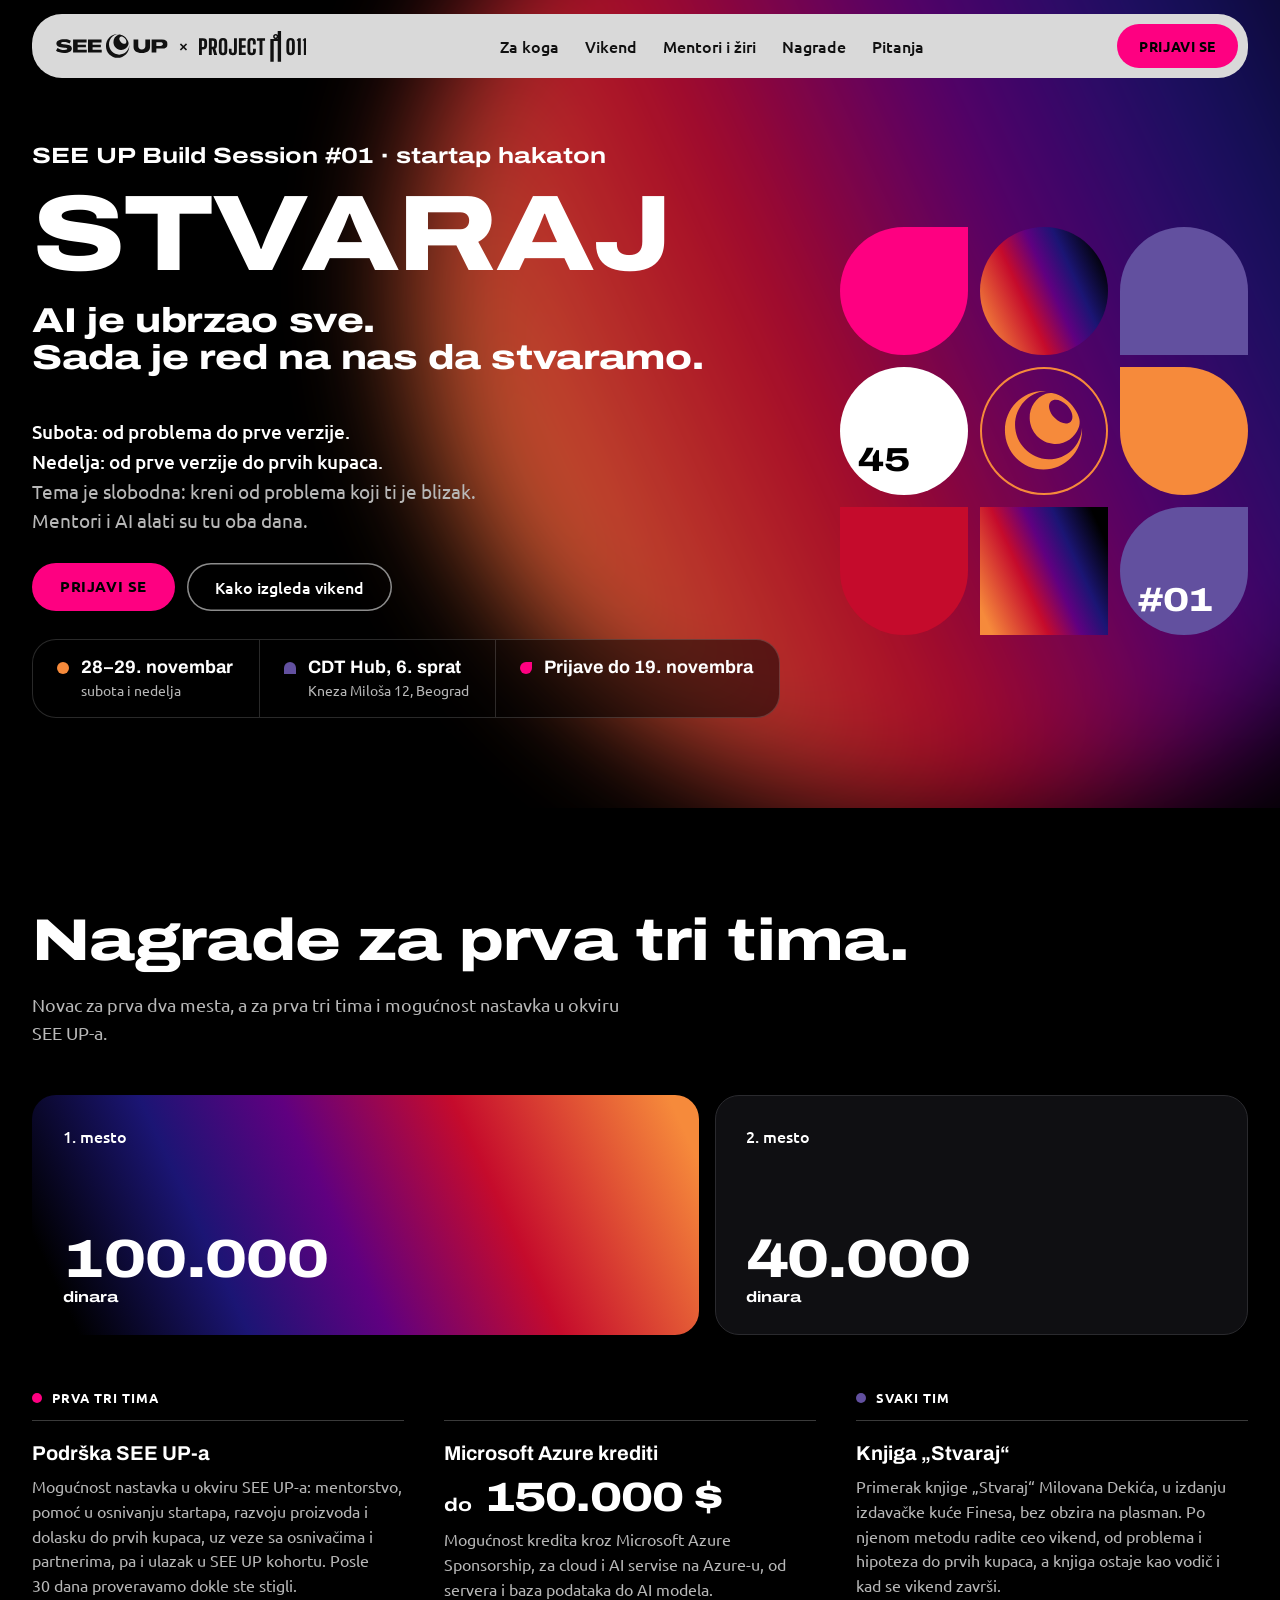
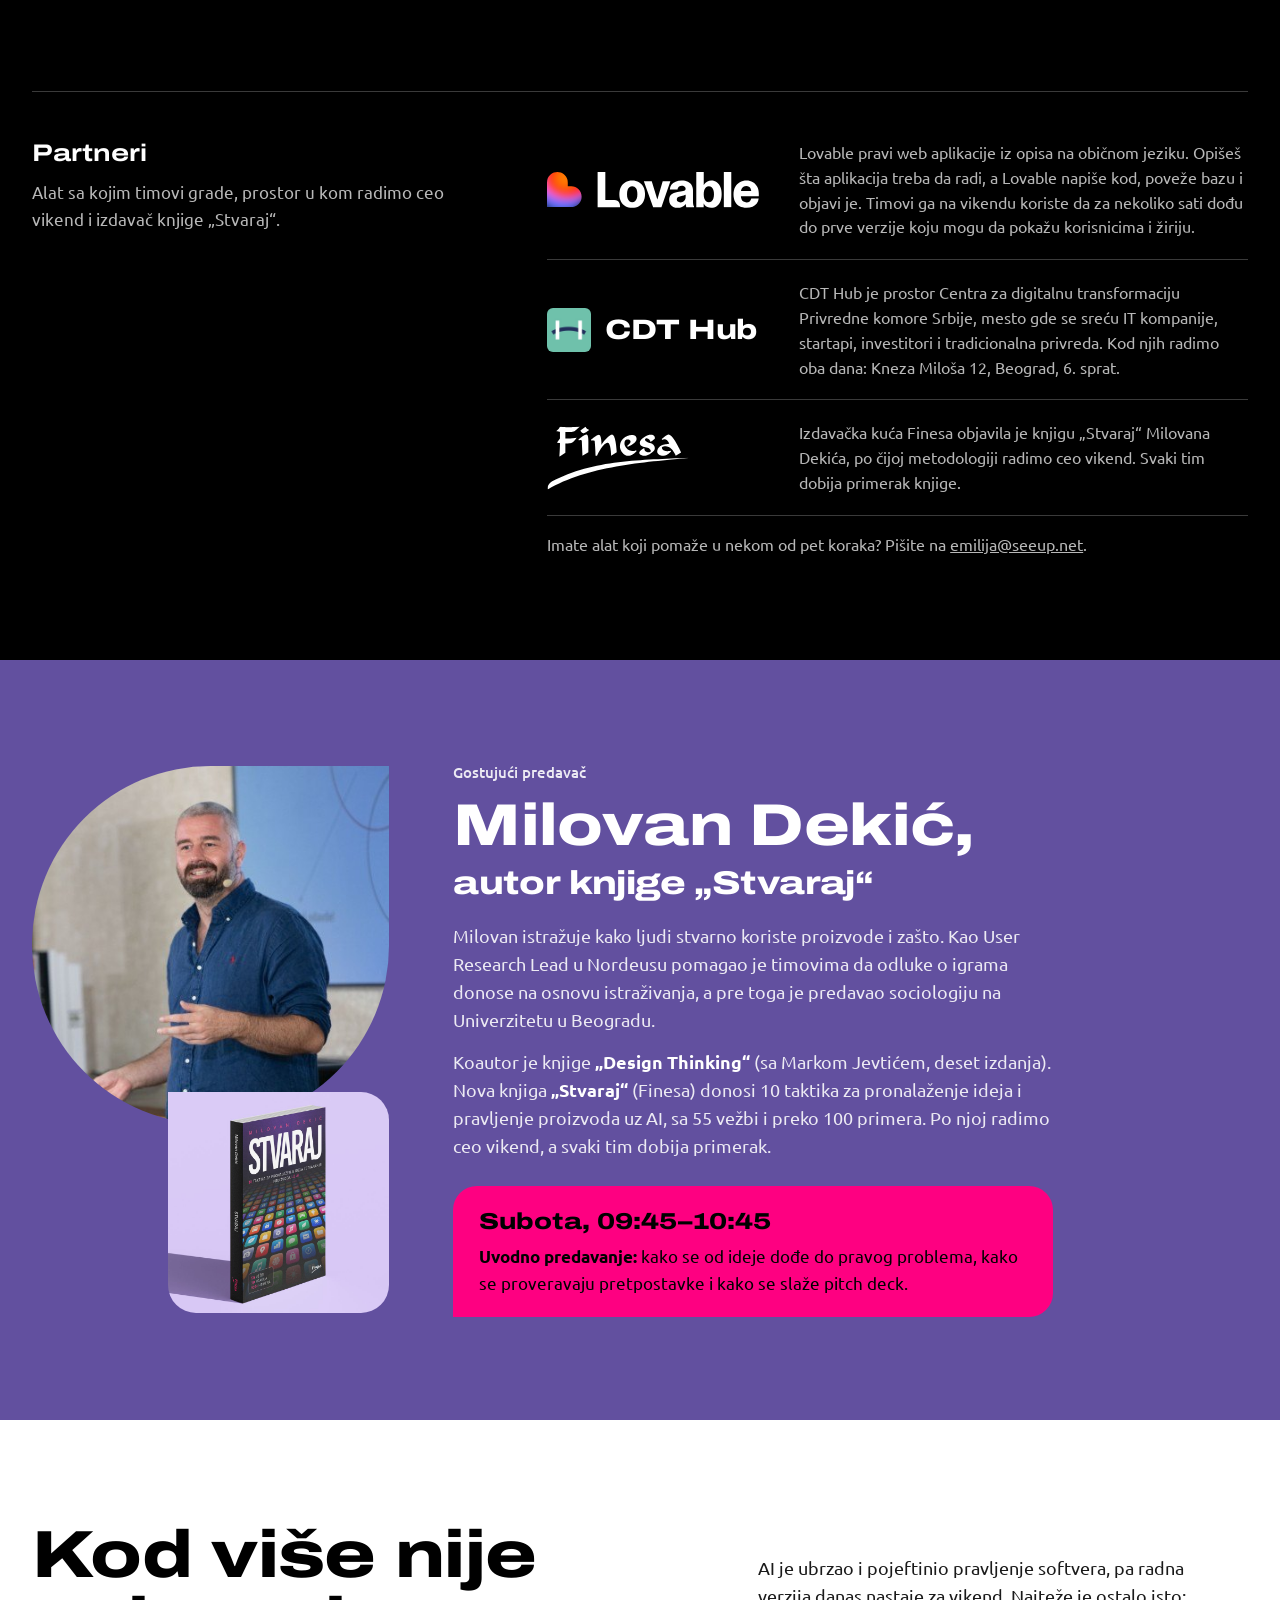
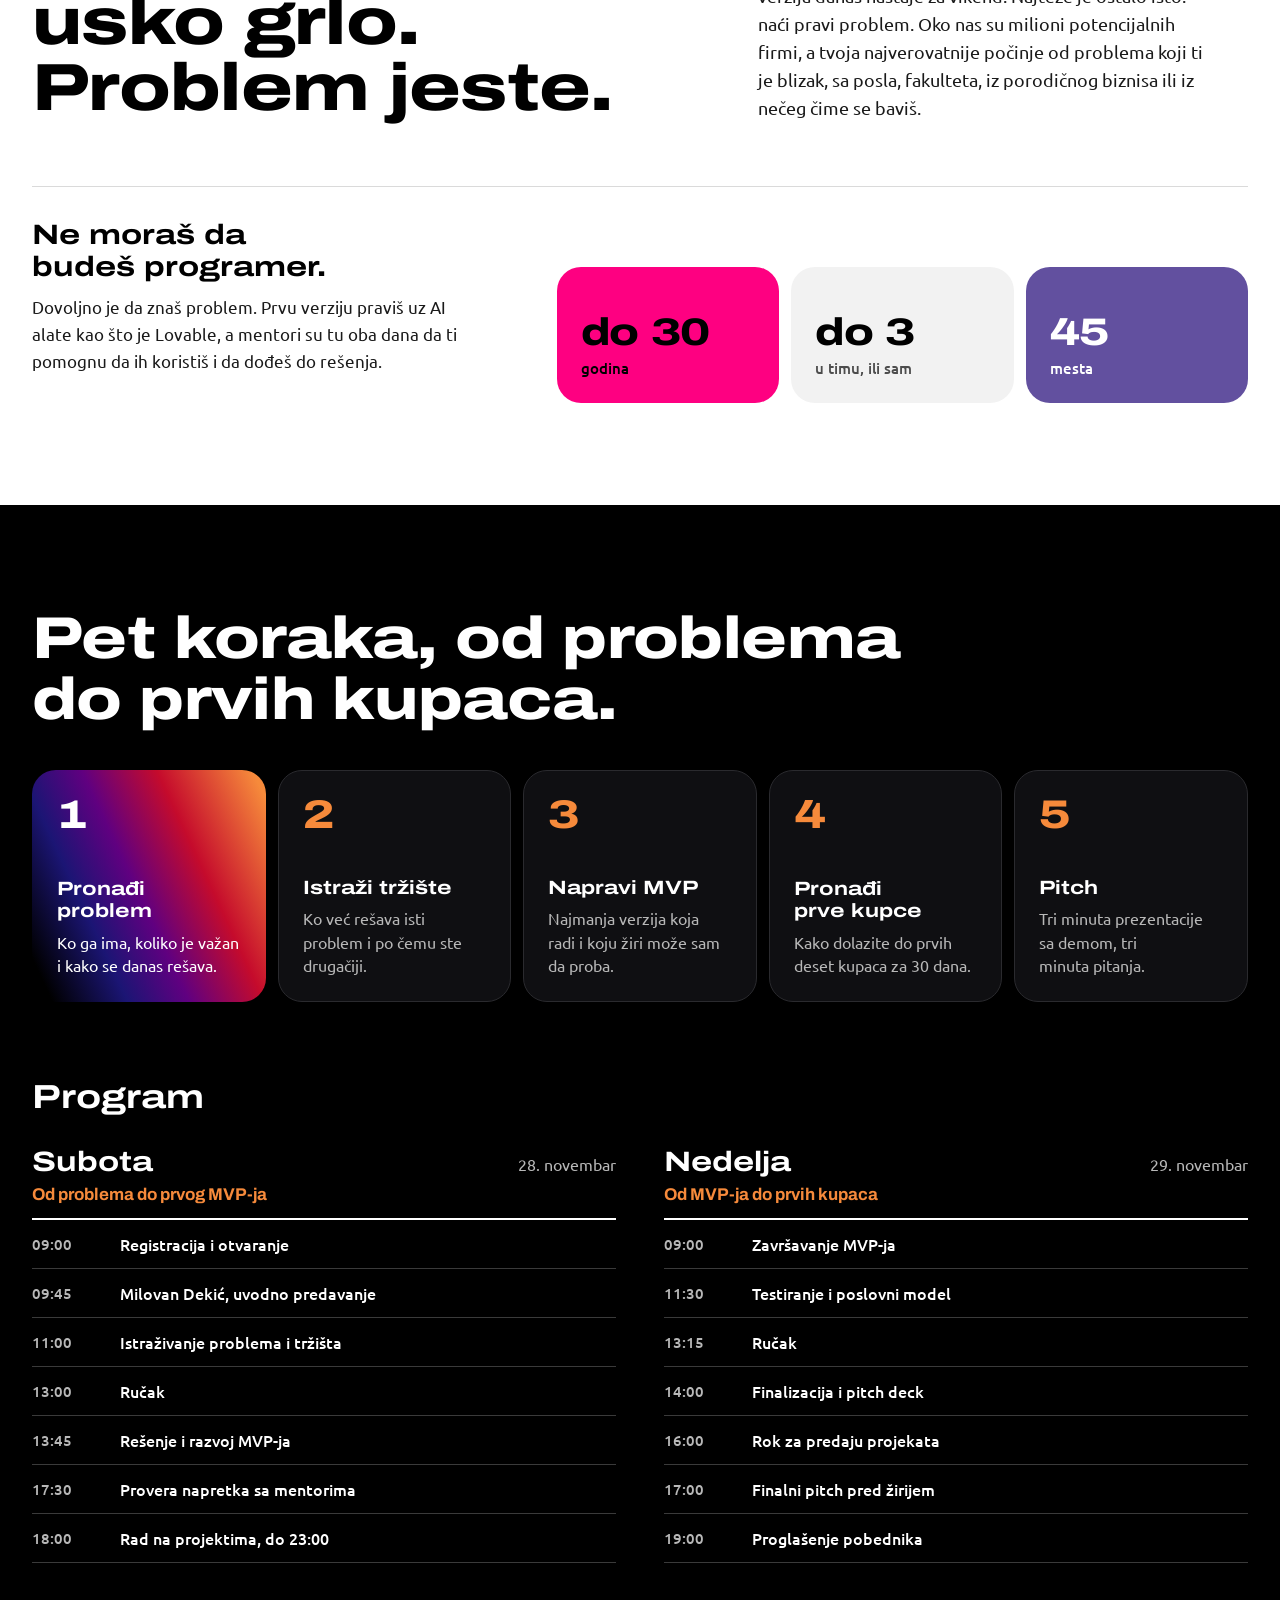
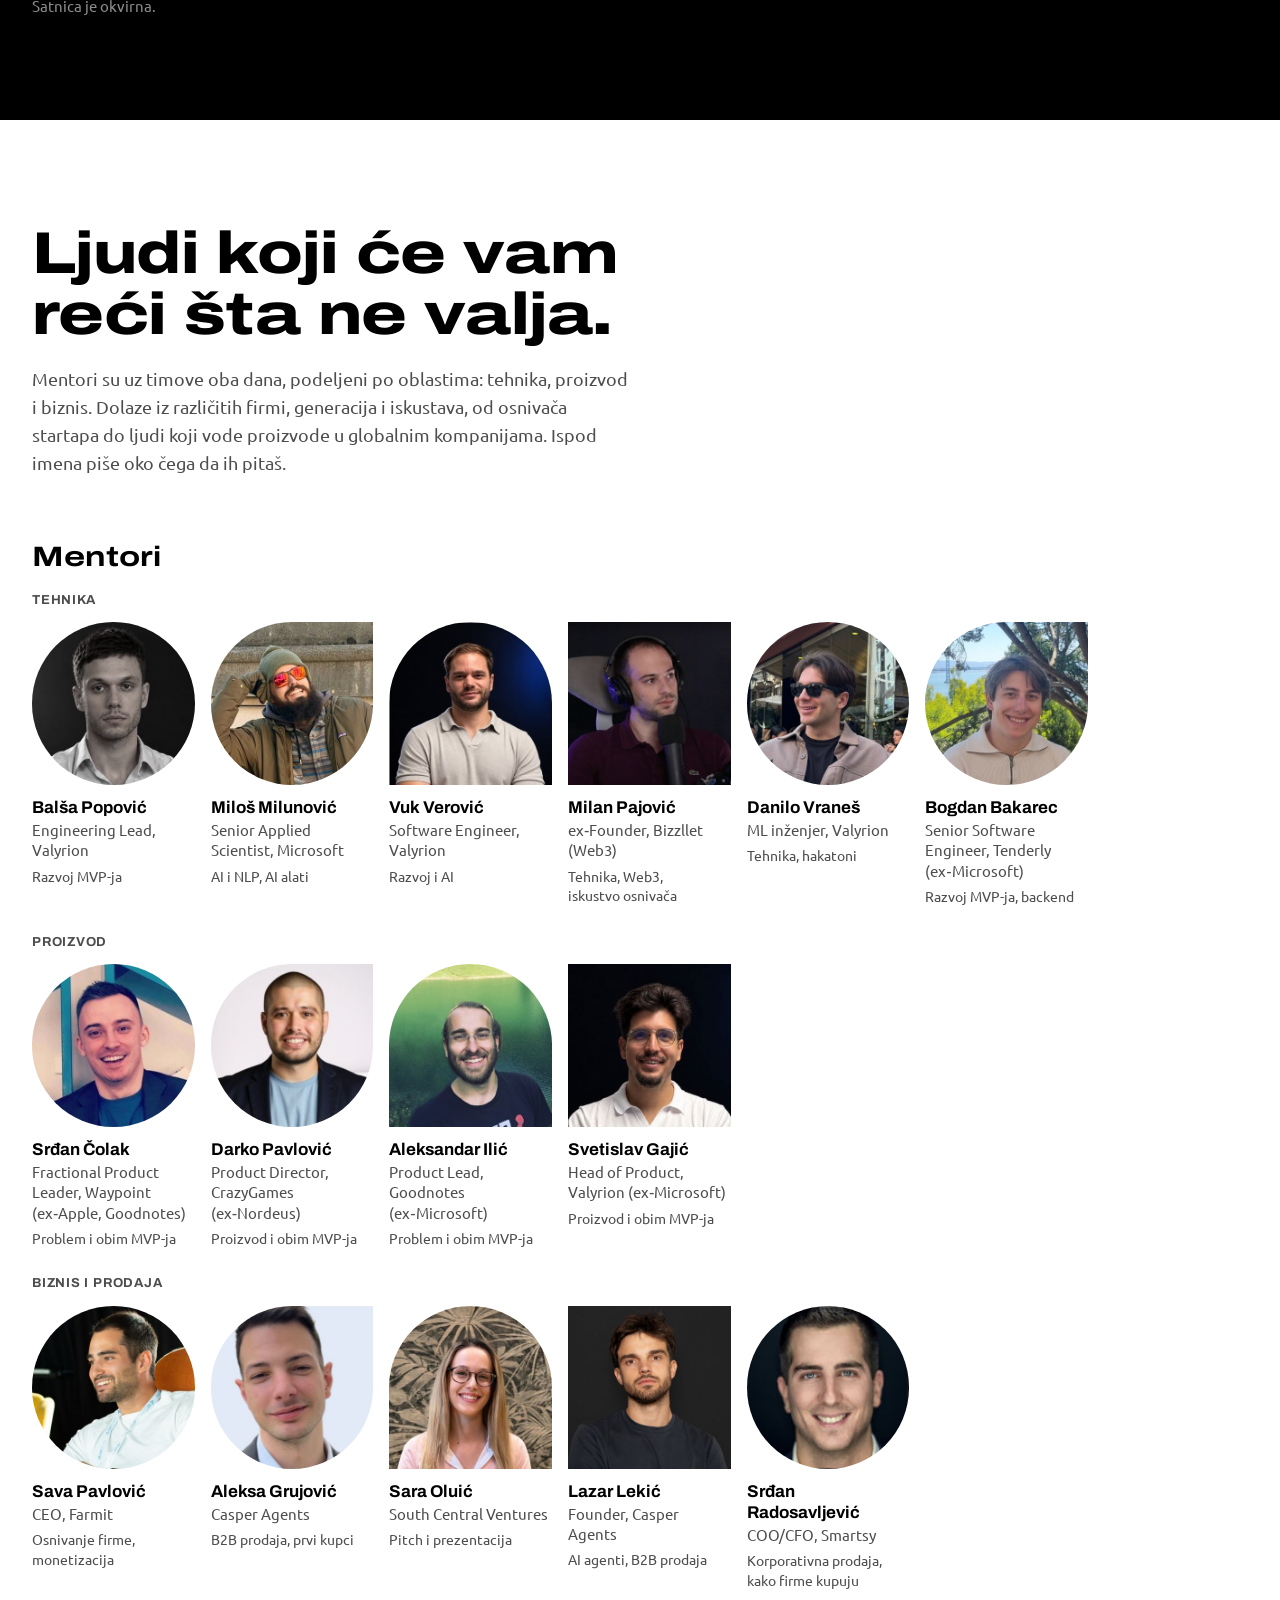
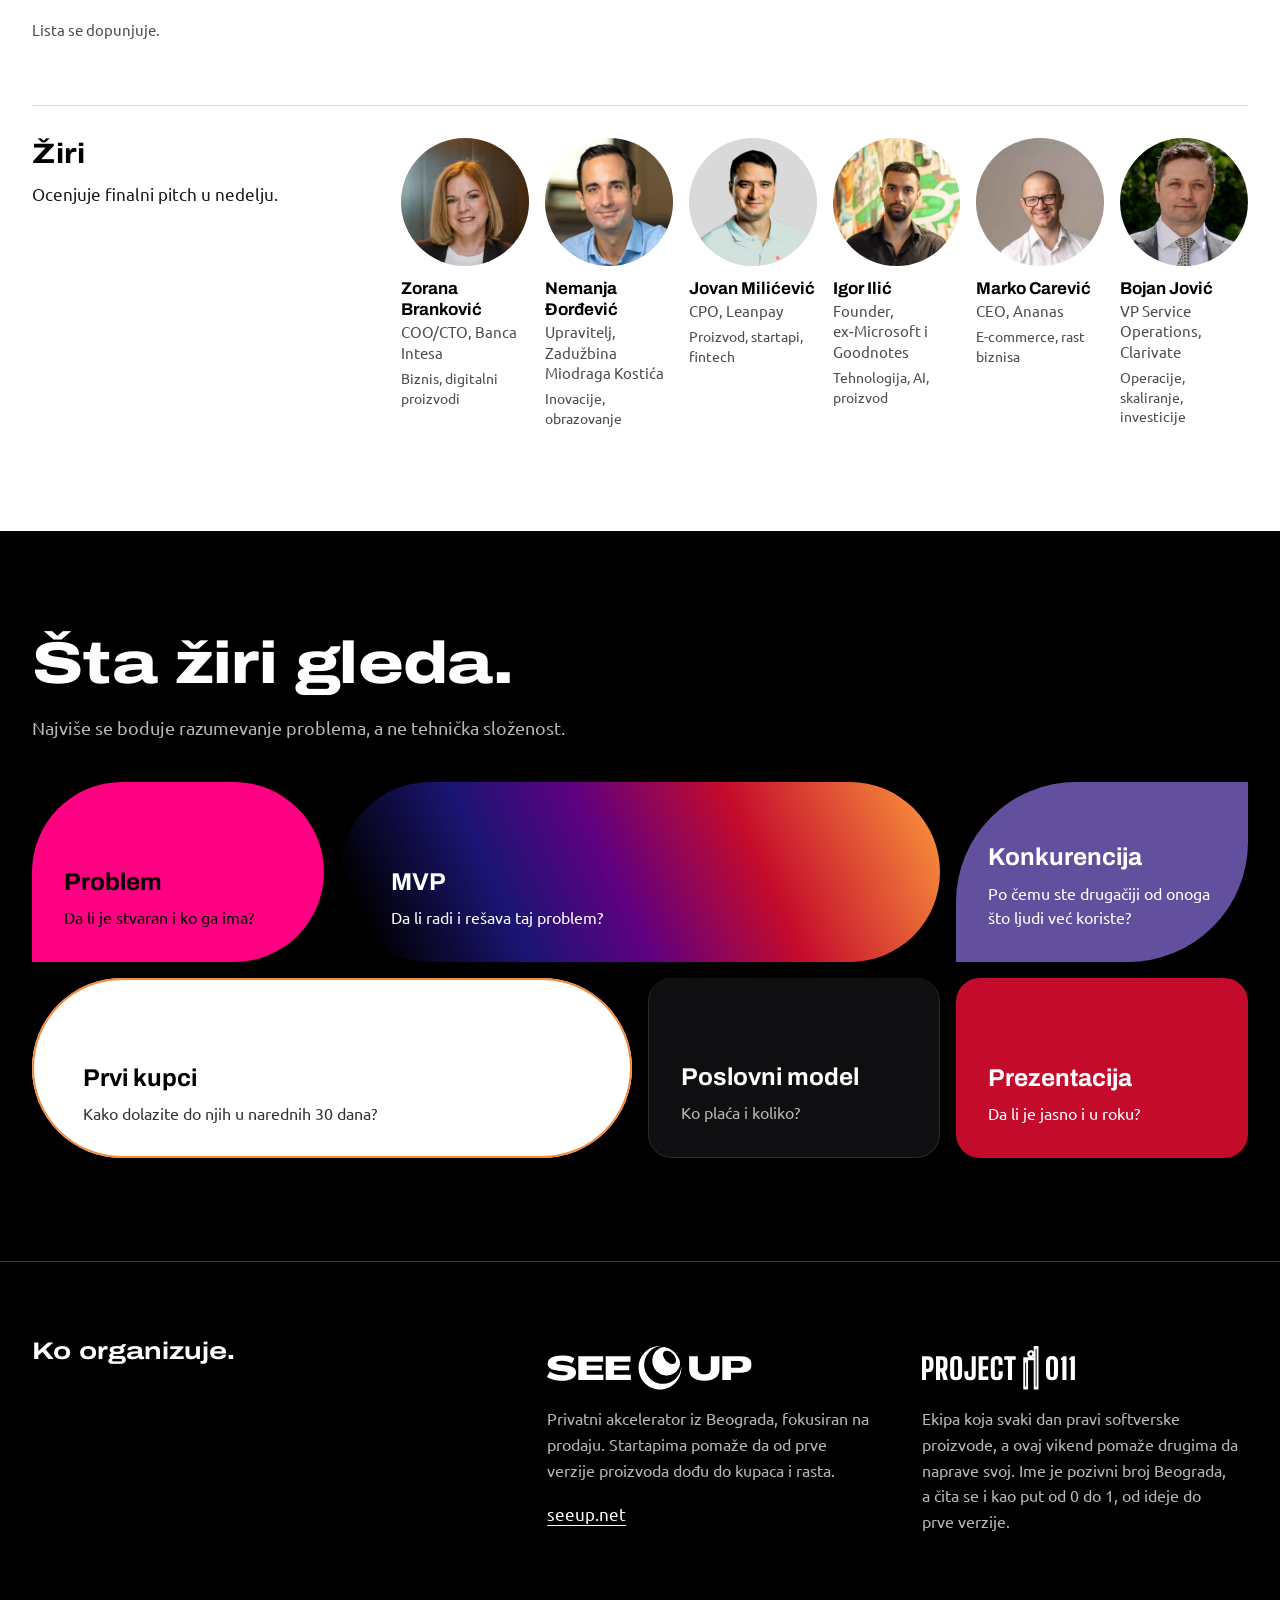
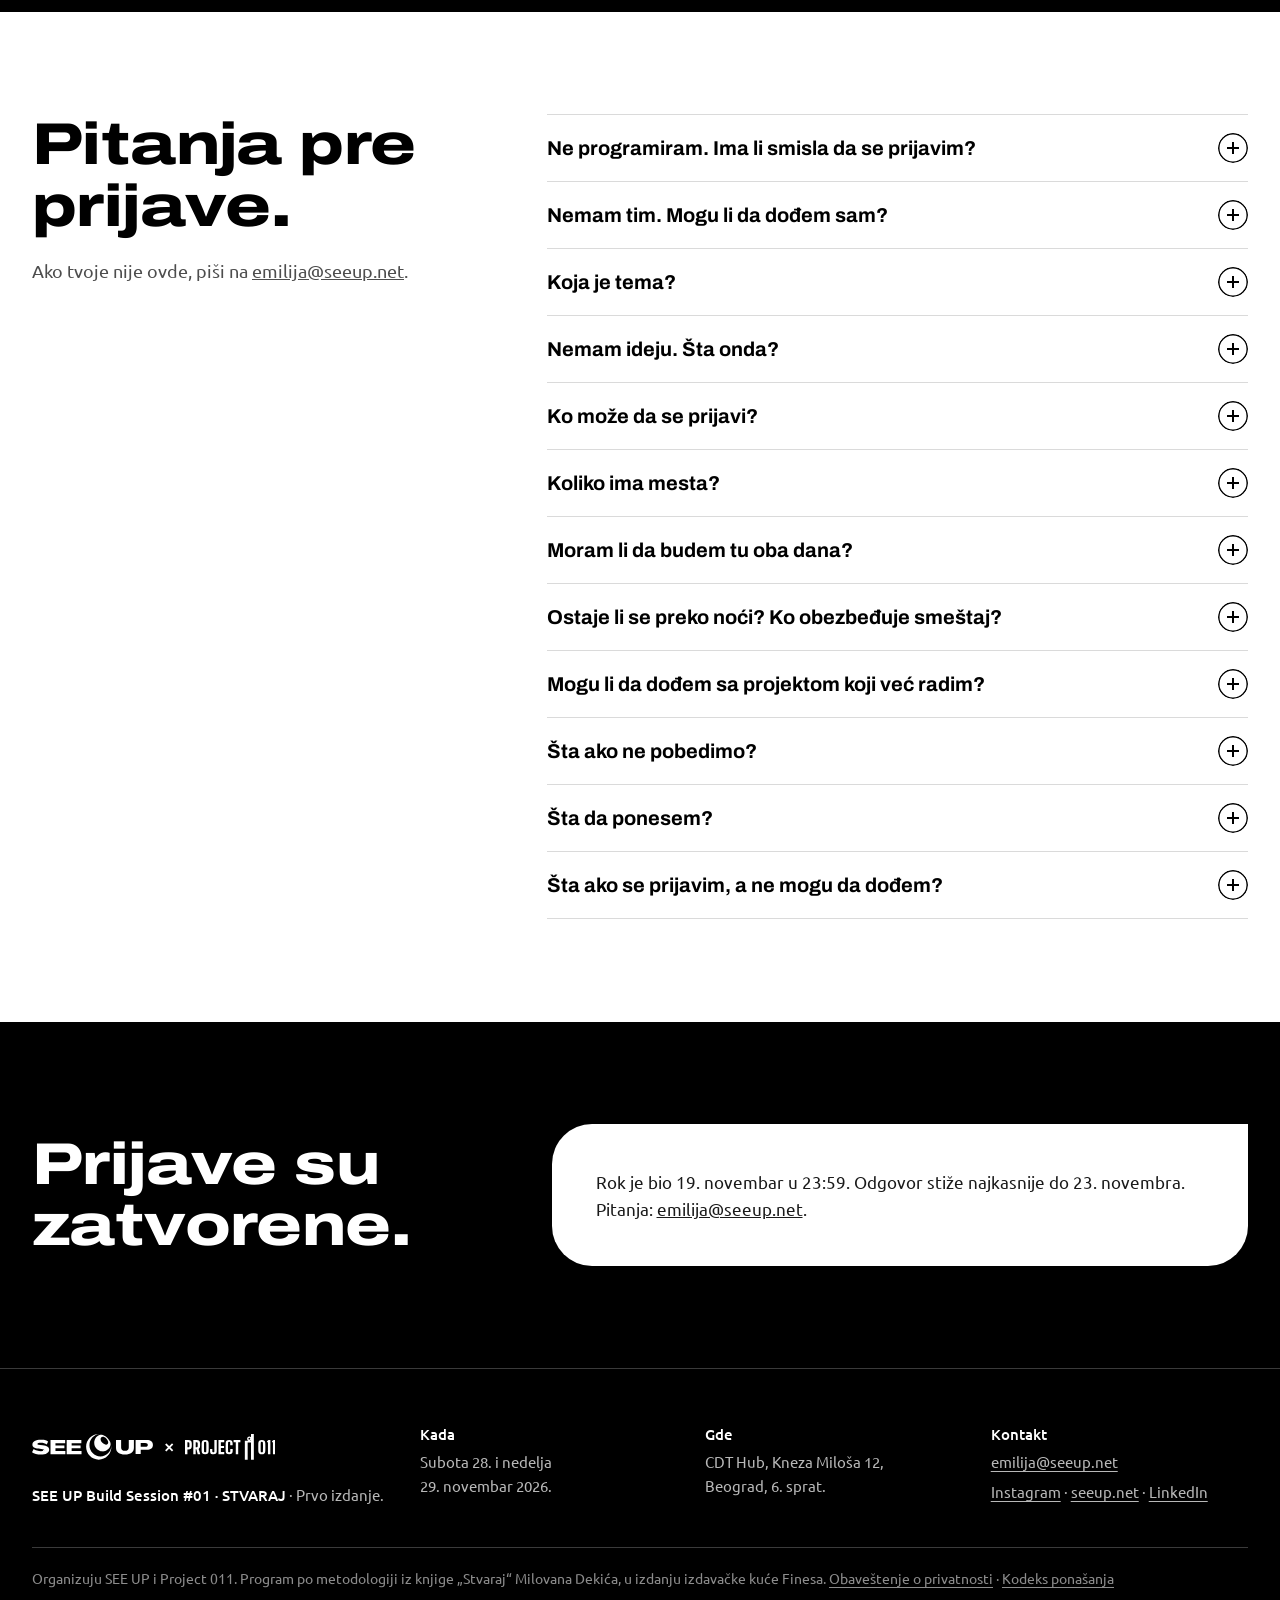
==== commit 431a9d56: "Nemanja Đorđević: Upravitelj, Zadužbina Miodraga Kostića Co-Authored-By: Claude Opus 5.5 <noreply@an" ====
--- a/index.html
+++ b/index.html
@@ -1165,7 +1165,7 @@
       </div>
       <ul class="mozaik-ljudi ziri-lista" aria-label="Žiri">
         <li class="osoba"><div class="oblik o-crna"><img src="ljudi-zorana-brankovic.jpg" alt="" width="360" height="360" loading="lazy" decoding="async"></div><b>Zorana Branković</b><span>COO/CTO, Banca Intesa</span><span class="fokus">Biznis, digitalni proizvodi</span></li>
-        <li class="osoba"><div class="oblik o-crna"><img src="ljudi-nemanja-djordjevic.jpg" alt="" width="360" height="360" loading="lazy" decoding="async"></div><b>Nemanja Đorđević</b><span>CEO, Palata nauke</span><span class="fokus">Inovacije, obrazovanje</span></li>
+        <li class="osoba"><div class="oblik o-crna"><img src="ljudi-nemanja-djordjevic.jpg" alt="" width="360" height="360" loading="lazy" decoding="async"></div><b>Nemanja Đorđević</b><span>Upravitelj, Zadužbina Miodraga Kostića</span><span class="fokus">Inovacije, obrazovanje</span></li>
         <li class="osoba"><div class="oblik o-siva"><img src="ljudi-jovan-milicevic.png" alt="" width="360" height="360" loading="lazy" decoding="async"></div><b>Jovan Milićević</b><span>CPO, Leanpay</span><span class="fokus">Proizvod, startapi, fintech</span></li>
         <li class="osoba"><div class="oblik o-crna"><img src="ljudi-igor-ilic.jpg" alt="" width="360" height="360" loading="lazy" decoding="async"></div><b>Igor Ilić</b><span>Founder, ex‑Microsoft i Goodnotes</span><span class="fokus">Tehnologija, AI, proizvod</span></li>
         <li class="osoba"><div class="oblik o-crna"><img src="ljudi-marko-carevic.jpg" alt="" width="360" height="360" loading="lazy" decoding="async"></div><b>Marko Carević</b><span>CEO, Ananas</span><span class="fokus">E-commerce, rast biznisa</span></li>
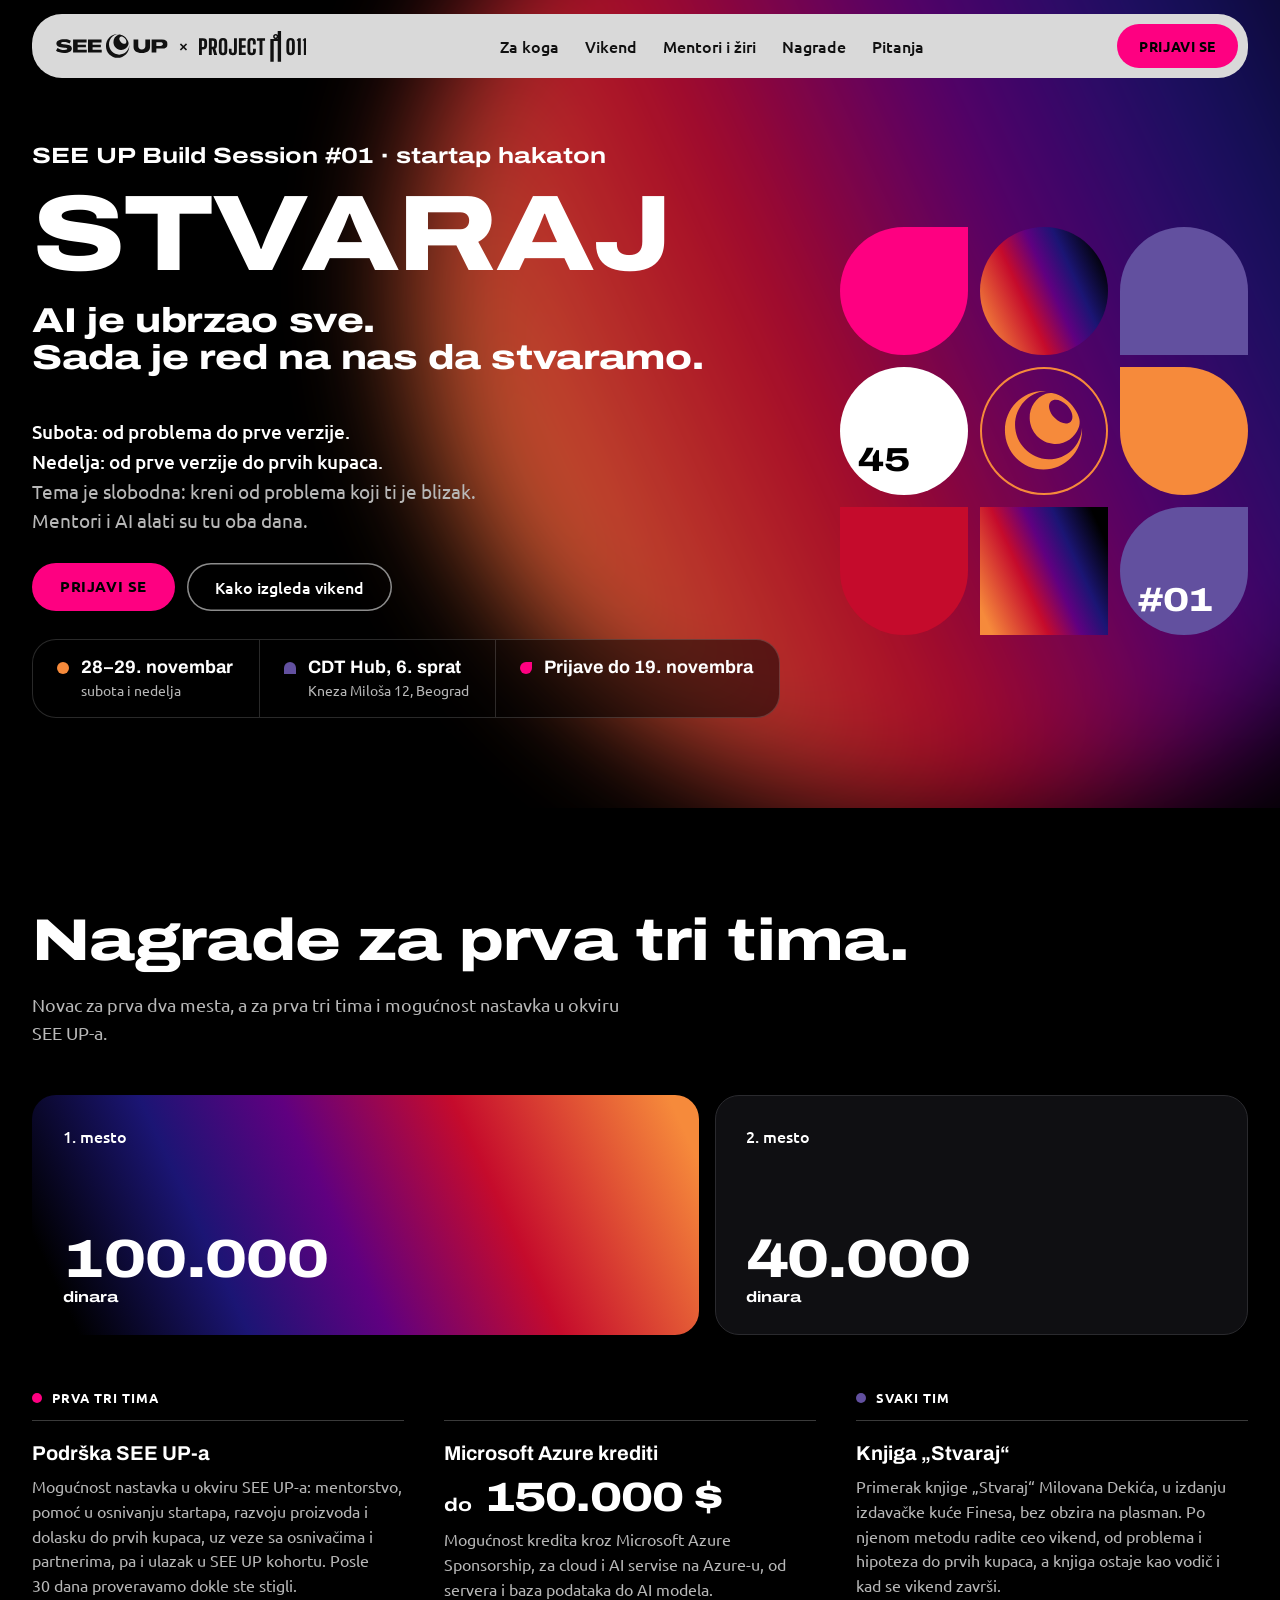
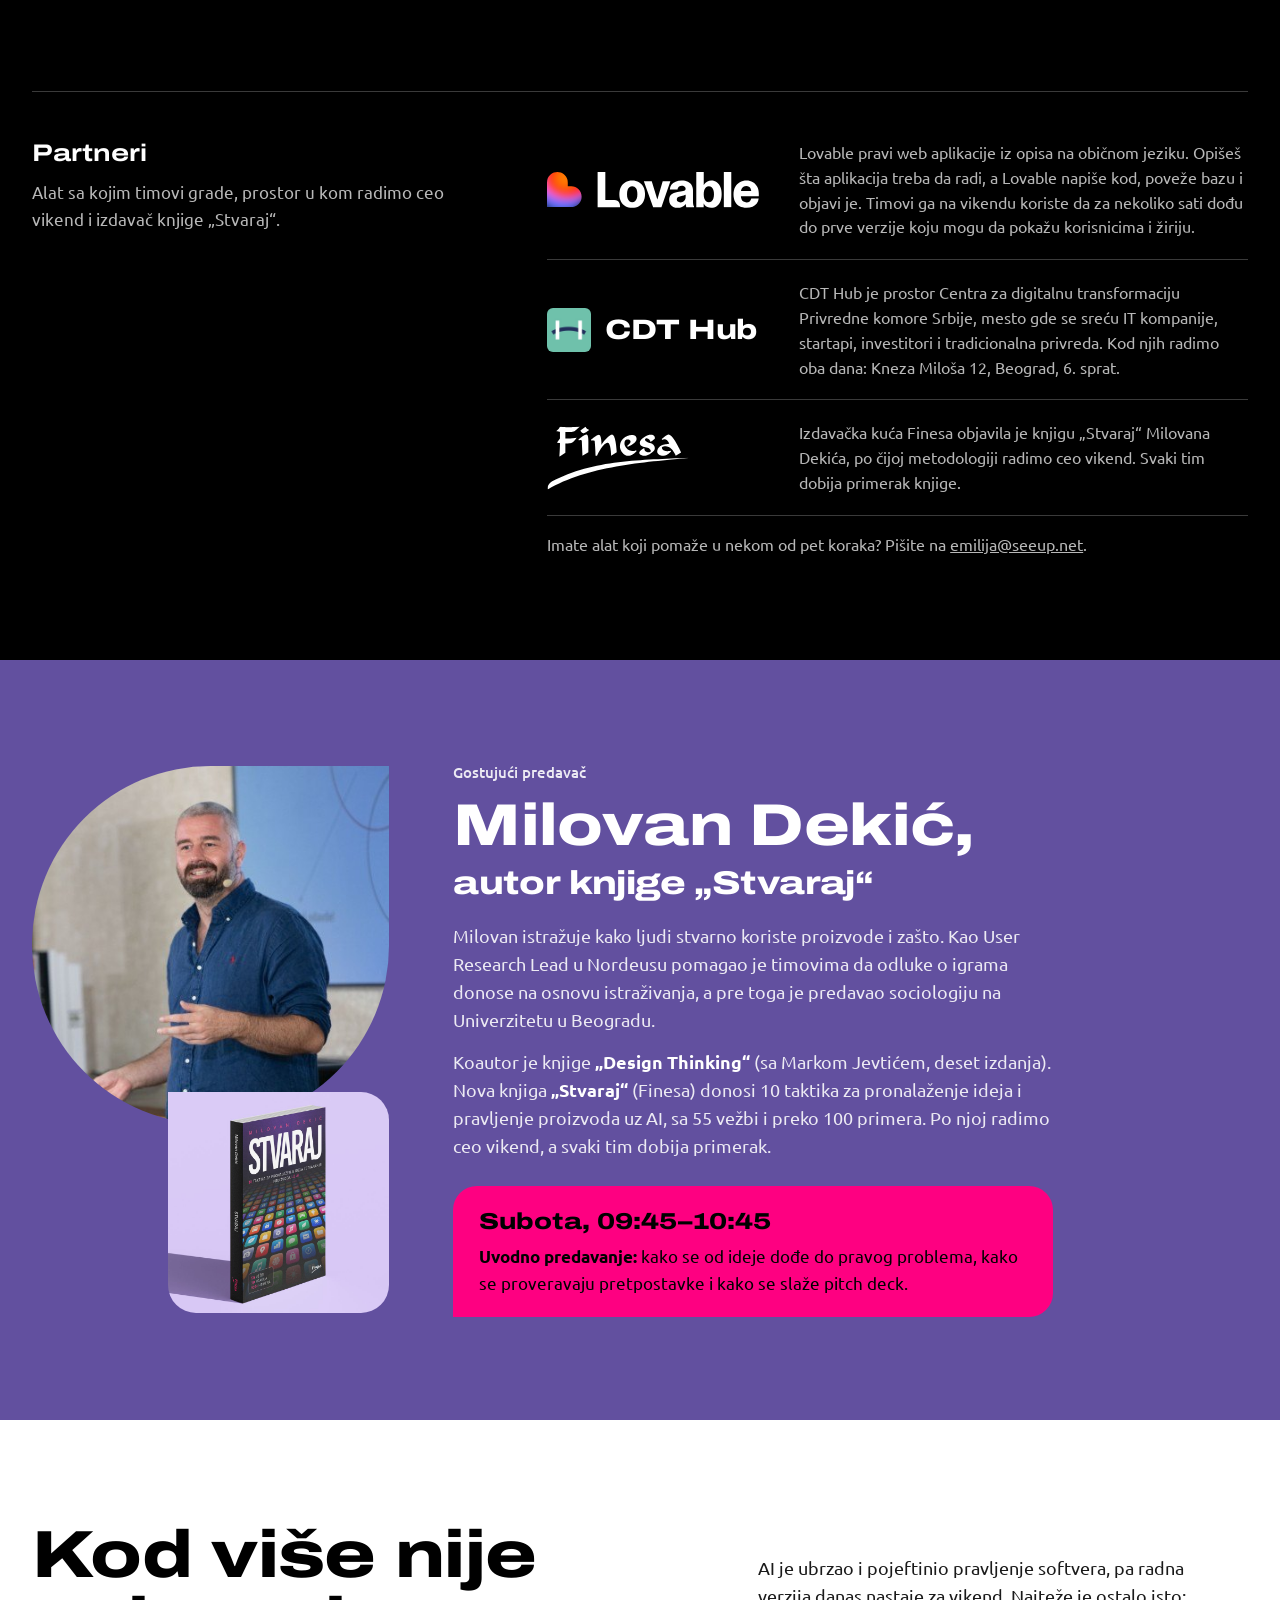
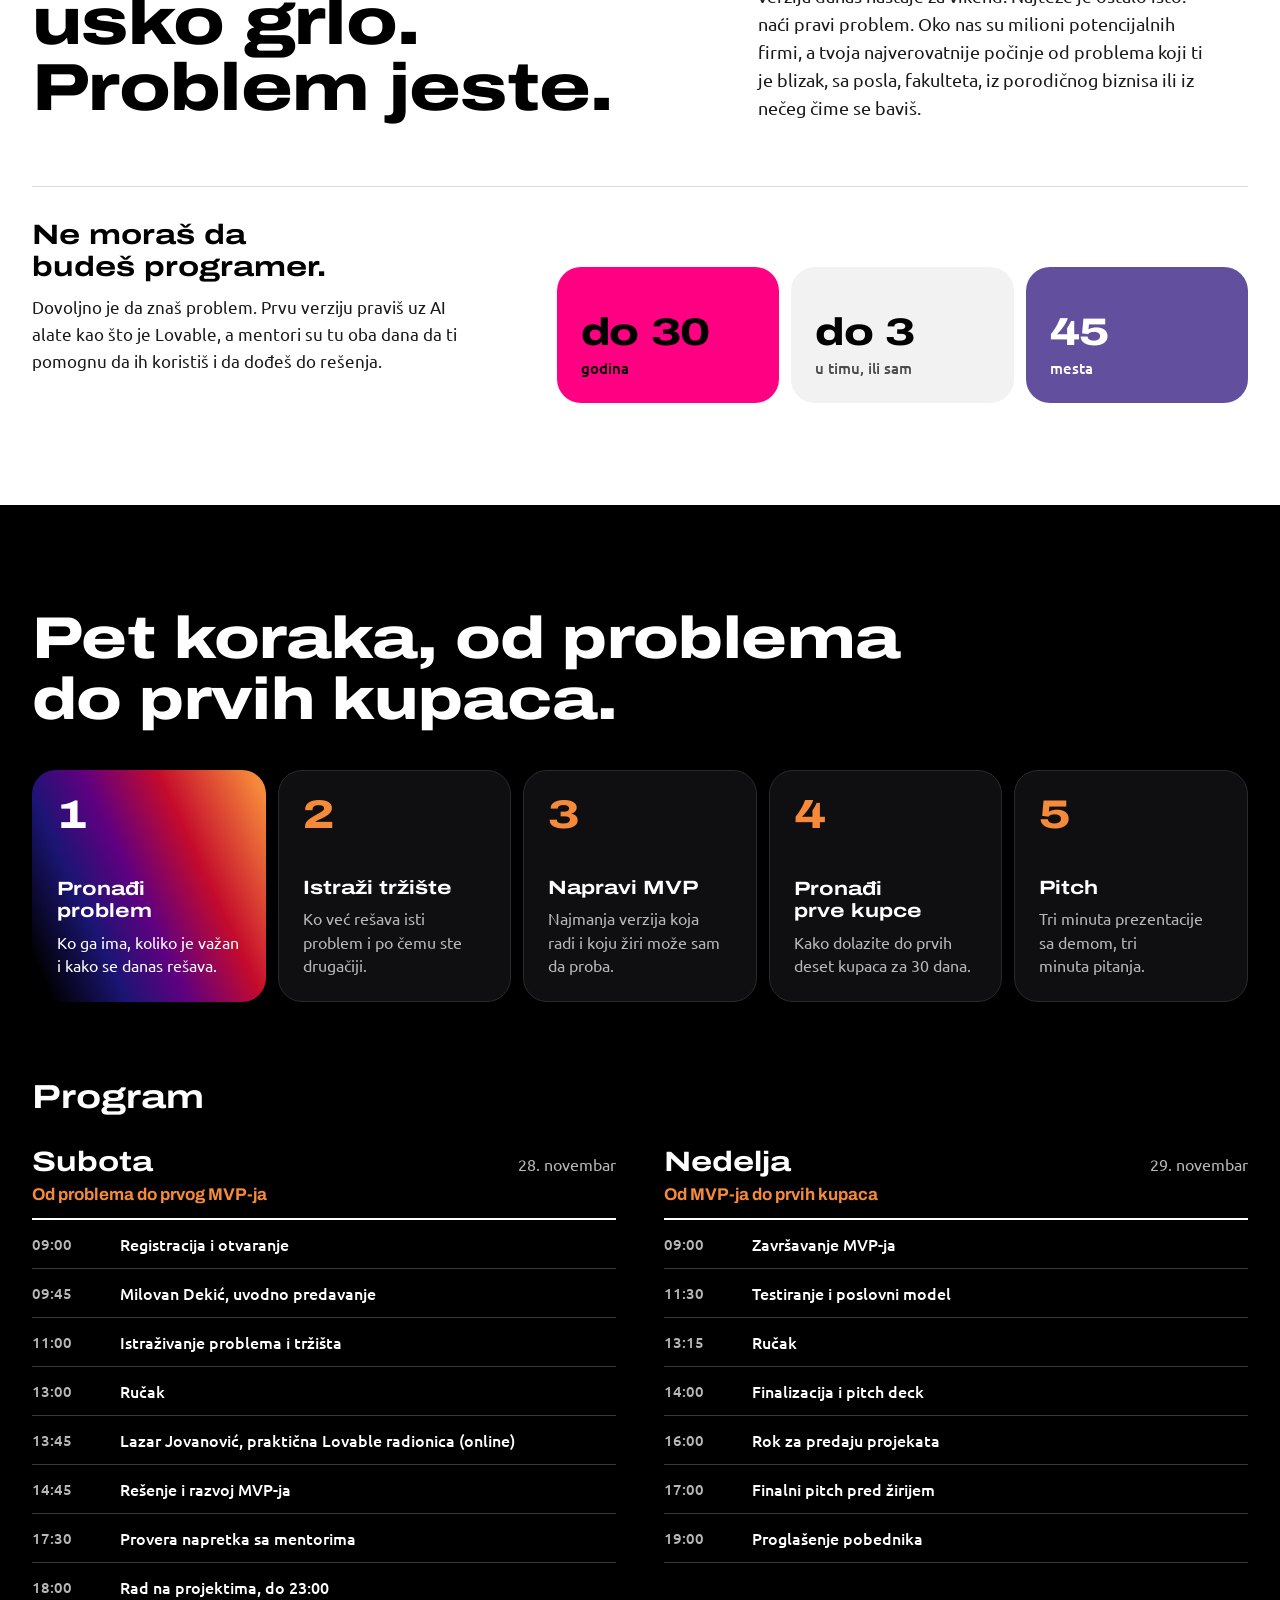
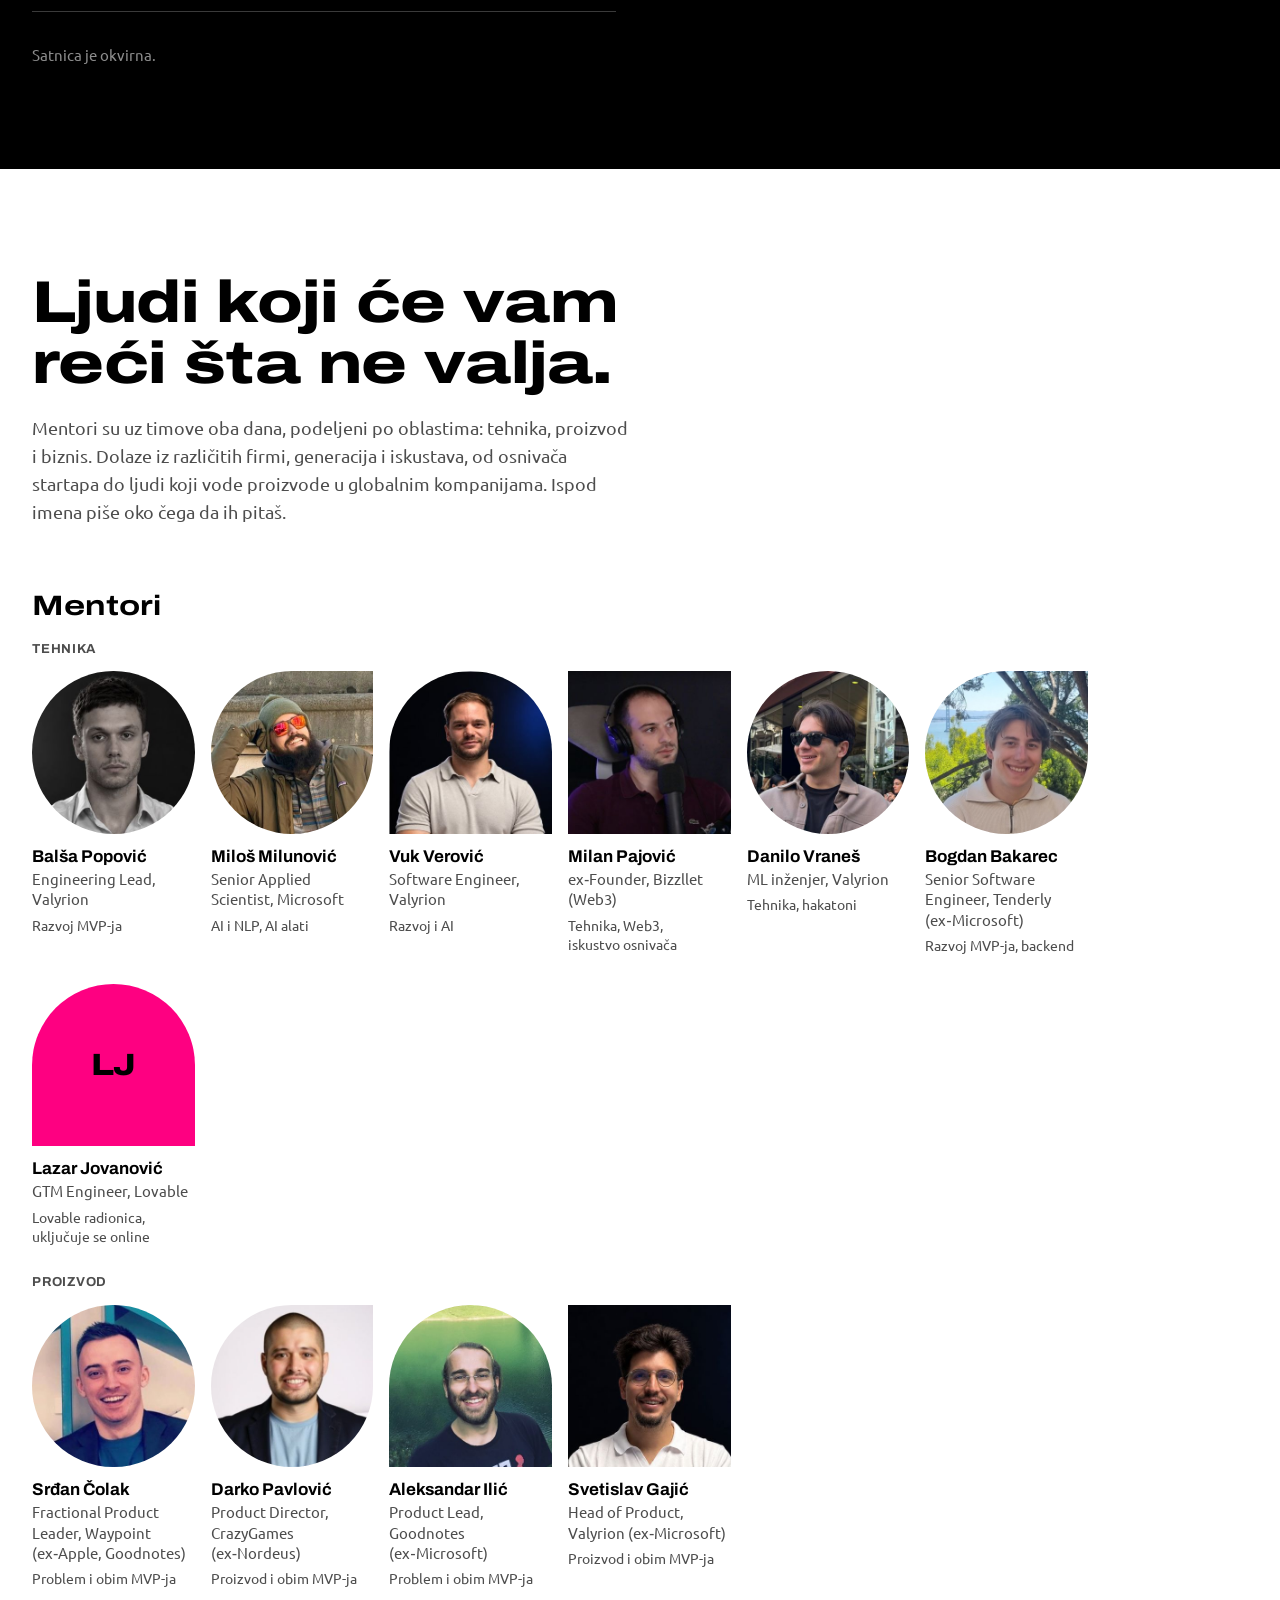
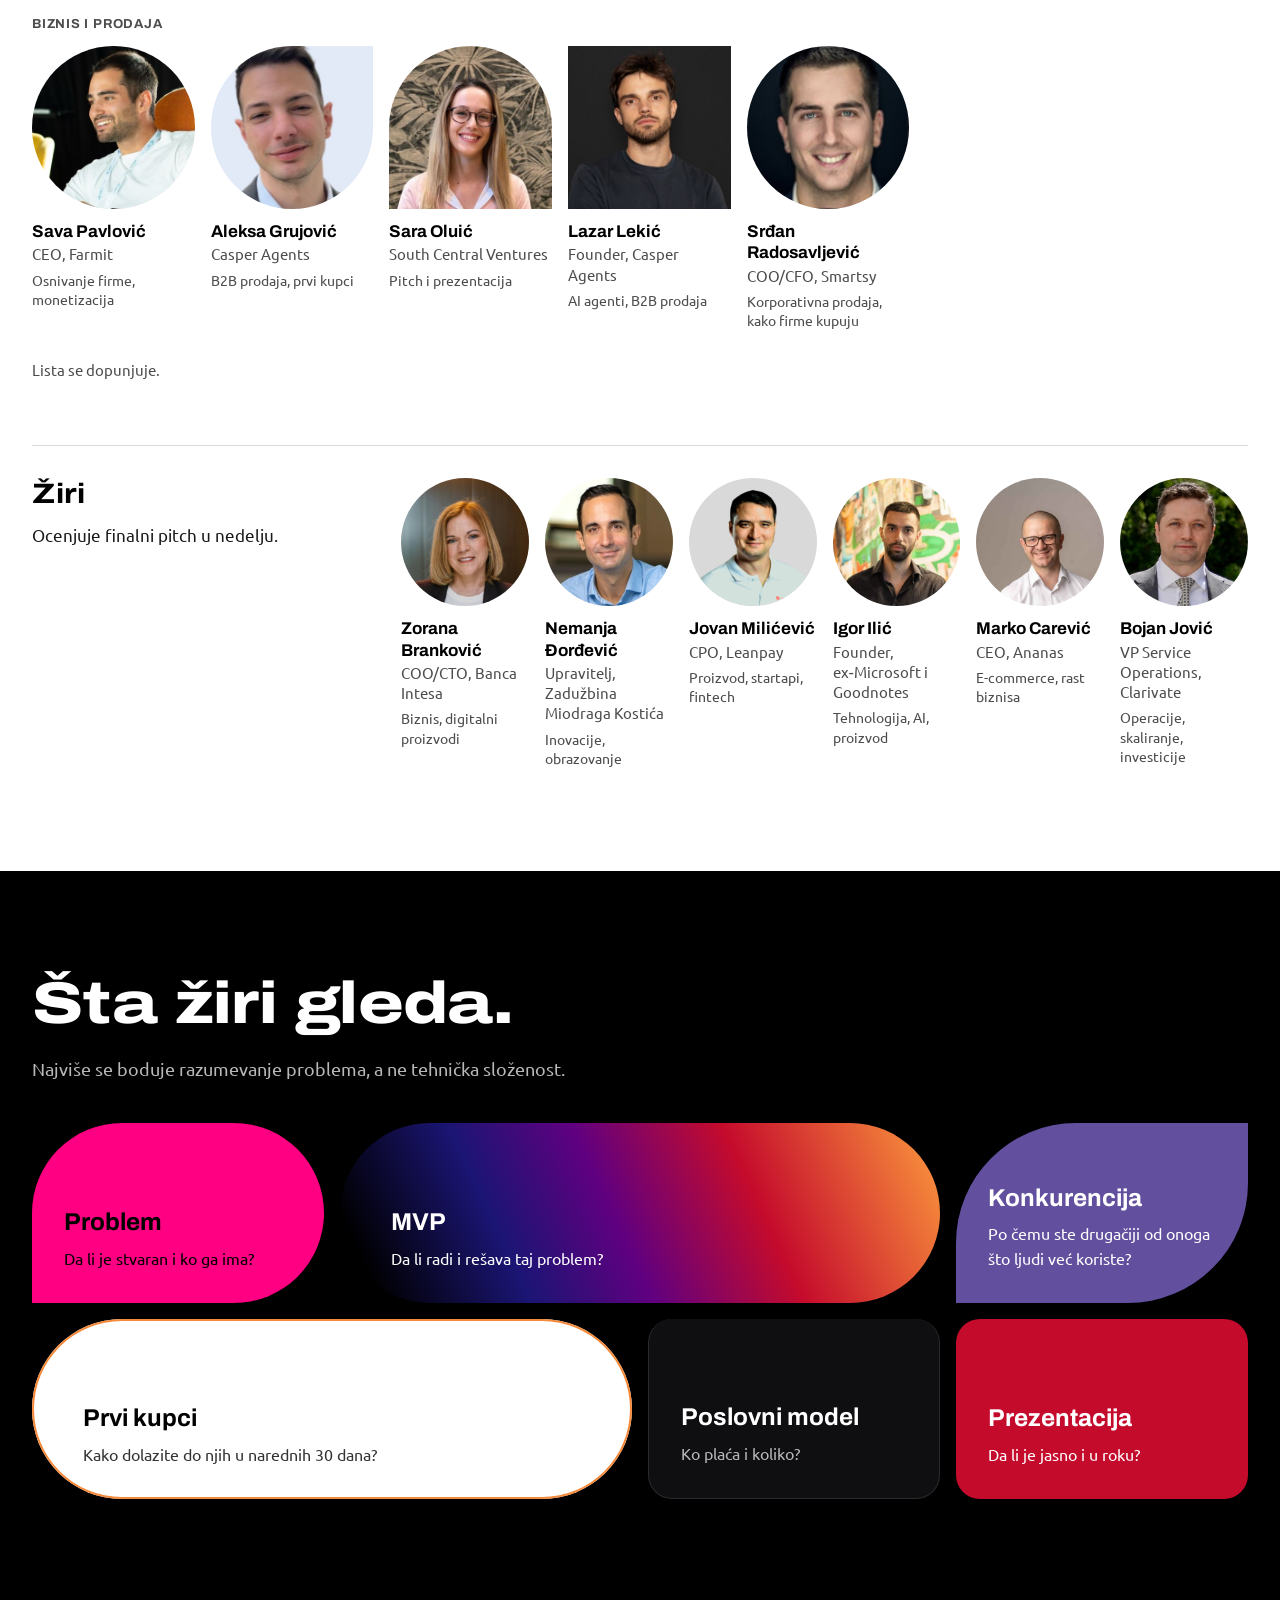
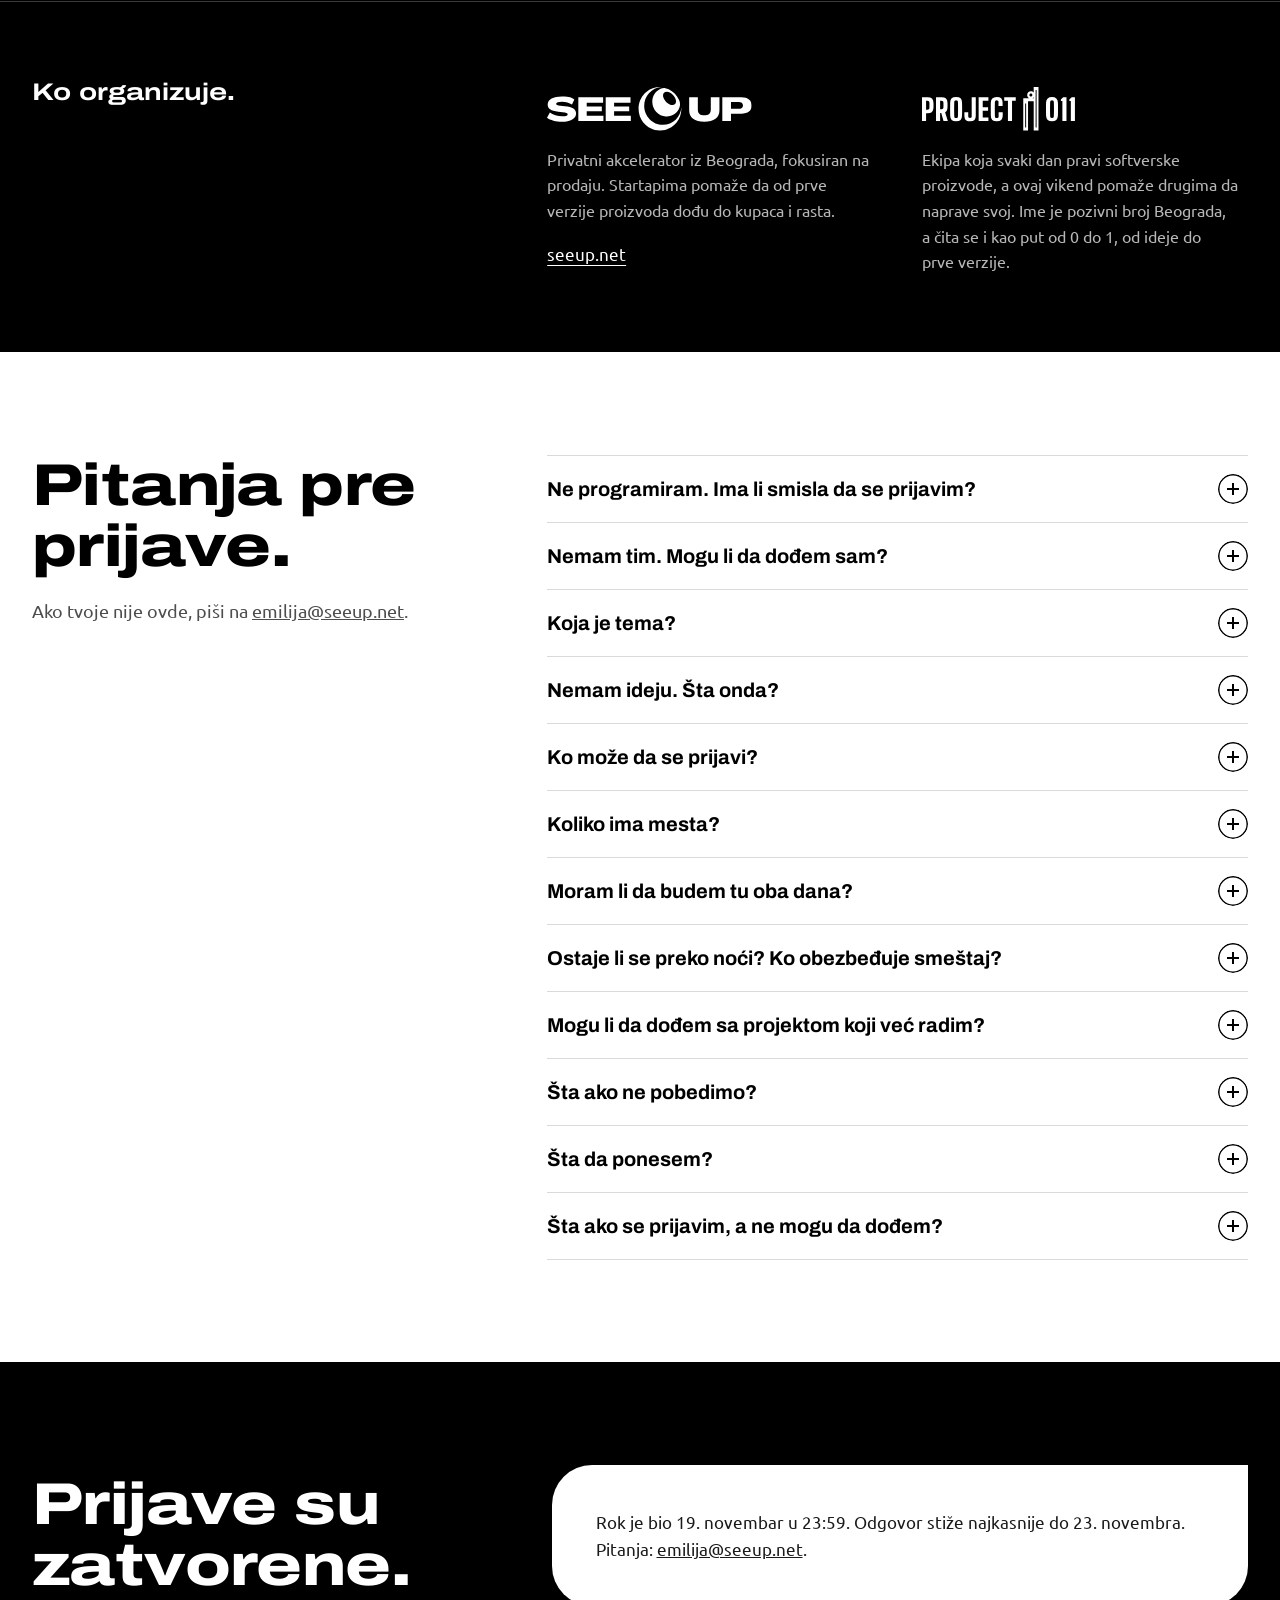
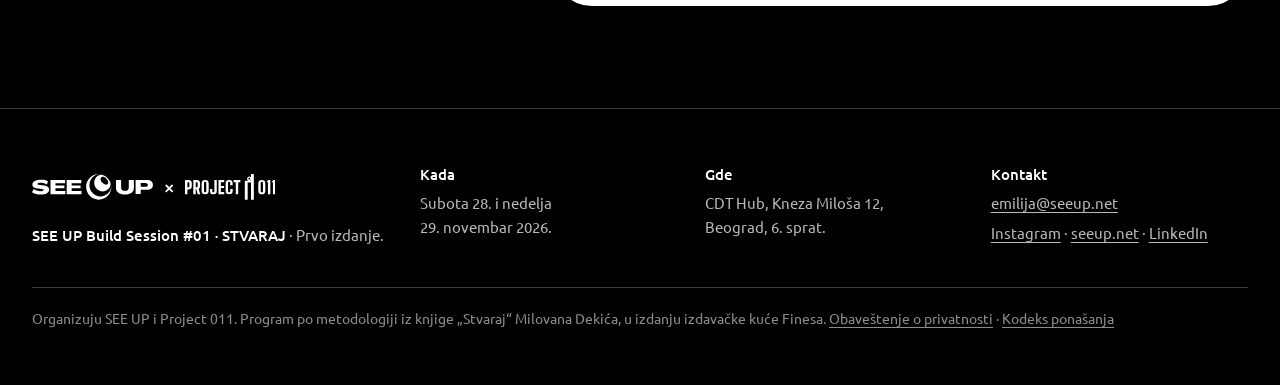
==== commit 85b41ecb: "Lazar Jovanović (Lovable) kao mentor za tehniku, online; Lovable radionica u subotu 13:45 Co-Authore" ====
--- a/index.html
+++ b/index.html
@@ -1095,7 +1095,8 @@
           <div><dt>09:45</dt><dd><b>Milovan Dekić, uvodno predavanje</b></dd></div>
           <div><dt>11:00</dt><dd><b>Istraživanje problema i tržišta</b></dd></div>
           <div><dt>13:00</dt><dd><b>Ručak</b></dd></div>
-          <div><dt>13:45</dt><dd><b>Rešenje i razvoj MVP-ja</b></dd></div>
+          <div><dt>13:45</dt><dd><b>Lazar Jovanović, praktična <span translate="no">Lovable</span> radionica (online)</b></dd></div>
+          <div><dt>14:45</dt><dd><b>Rešenje i razvoj MVP-ja</b></dd></div>
           <div><dt>17:30</dt><dd><b>Provera napretka sa mentorima</b></dd></div>
           <div><dt>18:00</dt><dd><b>Rad na projektima, do 23:00</b></dd></div>
         </dl>
@@ -1131,7 +1132,8 @@
          31. 10.: Srđan Radosavljević potvrdio, dodat na kraj (14. mentor); titula i fotografija (140 px, jedina dostupna) sa F6S profila.
          31. 10.: fokus ispod imena po kolonama Fokus / Ekspertiza iz taba Mentori i žiri. Marko Carević: fokus nije upisan u planu, stavljeno po ulozi (CEO Ananasa).
          31. 10. (Svetislav): titule iz taba Mentori i žiri i javnih izvora (Banca Intesa, Leanpay, Delta Holding). Predrag Nikolić izašao iz žirija, Jovan Milićević (Leanpay) ušao; fotografija sa leanpay.com.
-         7. 11. (Svetislav): Bogdan Bakarec (Tenderly) dodat kao 15. mentor, tehnika; Bojan Jović (Clarivate) potvrdio, 6. član žirija. Titule sa LinkedIn-a, fokus predložen po ulozi. -->
+         7. 11. (Svetislav): Bogdan Bakarec (Tenderly) dodat kao 15. mentor, tehnika; Bojan Jović (Clarivate) potvrdio, 6. član žirija. Titule sa LinkedIn-a, fokus predložen po ulozi.
+         19. 11. (Svetislav): Lazar Jovanović (GTM Engineer, Lovable) dodat kao mentor za tehniku, uključuje se online; vodi praktičnu Lovable radionicu u subotu 13:45 do 14:45. Fotografija još nema, zato inicijali. -->
     <h4 class="oblast-n">Tehnika</h4>
     <ul class="mozaik-ljudi mentori-lista" aria-label="Mentori: tehnika">
       <li class="osoba"><div class="oblik o-crna"><img src="ljudi-balsa-popovic.jpg" alt="" width="360" height="360" loading="lazy" decoding="async"></div><b>Balša Popović</b><span>Engineering Lead, Valyrion</span><span class="fokus">Razvoj MVP-ja</span></li>
@@ -1140,6 +1142,7 @@
       <li class="osoba"><div class="oblik o-crna"><img src="ljudi-milan-pajovic.jpg" alt="" width="360" height="360" loading="lazy" decoding="async"></div><b>Milan Pajović</b><span>ex‑Founder, Bizzllet (Web3)</span><span class="fokus">Tehnika, Web3, iskustvo osnivača</span></li>
       <li class="osoba"><div class="oblik o-crna"><img src="ljudi-danilo-vranes.jpg" alt="" width="360" height="360" loading="lazy" decoding="async"></div><b>Danilo Vraneš</b><span>ML inženjer, Valyrion</span><span class="fokus">Tehnika, hakatoni</span></li>
       <li class="osoba"><div class="oblik o-crna"><img src="ljudi-bogdan-bakarec.jpg" alt="" width="360" height="360" loading="lazy" decoding="async"></div><b>Bogdan Bakarec</b><span>Senior Software Engineer, Tenderly (ex‑Microsoft)</span><span class="fokus">Razvoj MVP-ja, backend</span></li>
+      <li class="osoba"><div class="oblik o-pink" aria-hidden="true">LJ</div><b>Lazar Jovanović</b><span translate="no">GTM Engineer, Lovable</span><span class="fokus">Lovable radionica, uključuje se online</span></li>
     </ul>
     <h4 class="oblast-n">Proizvod</h4>
     <ul class="mozaik-ljudi mentori-lista" aria-label="Mentori: proizvod">
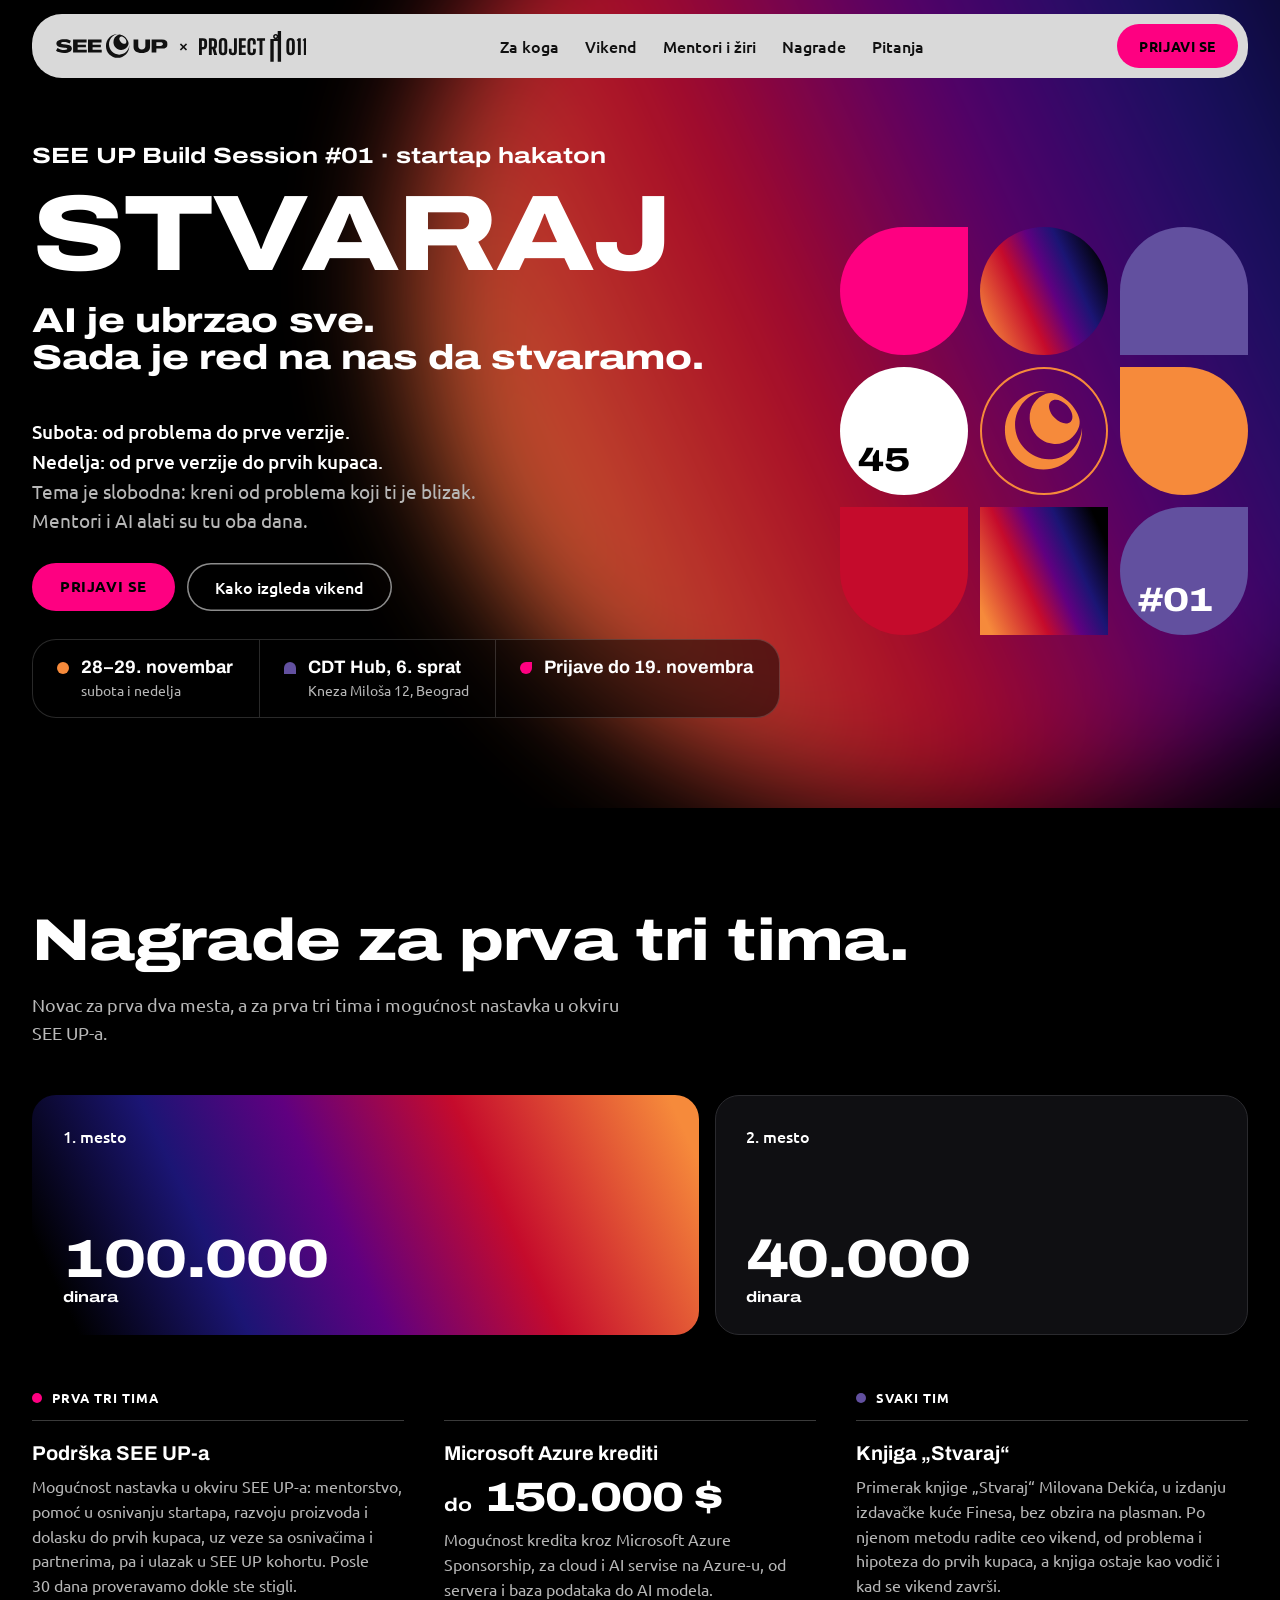
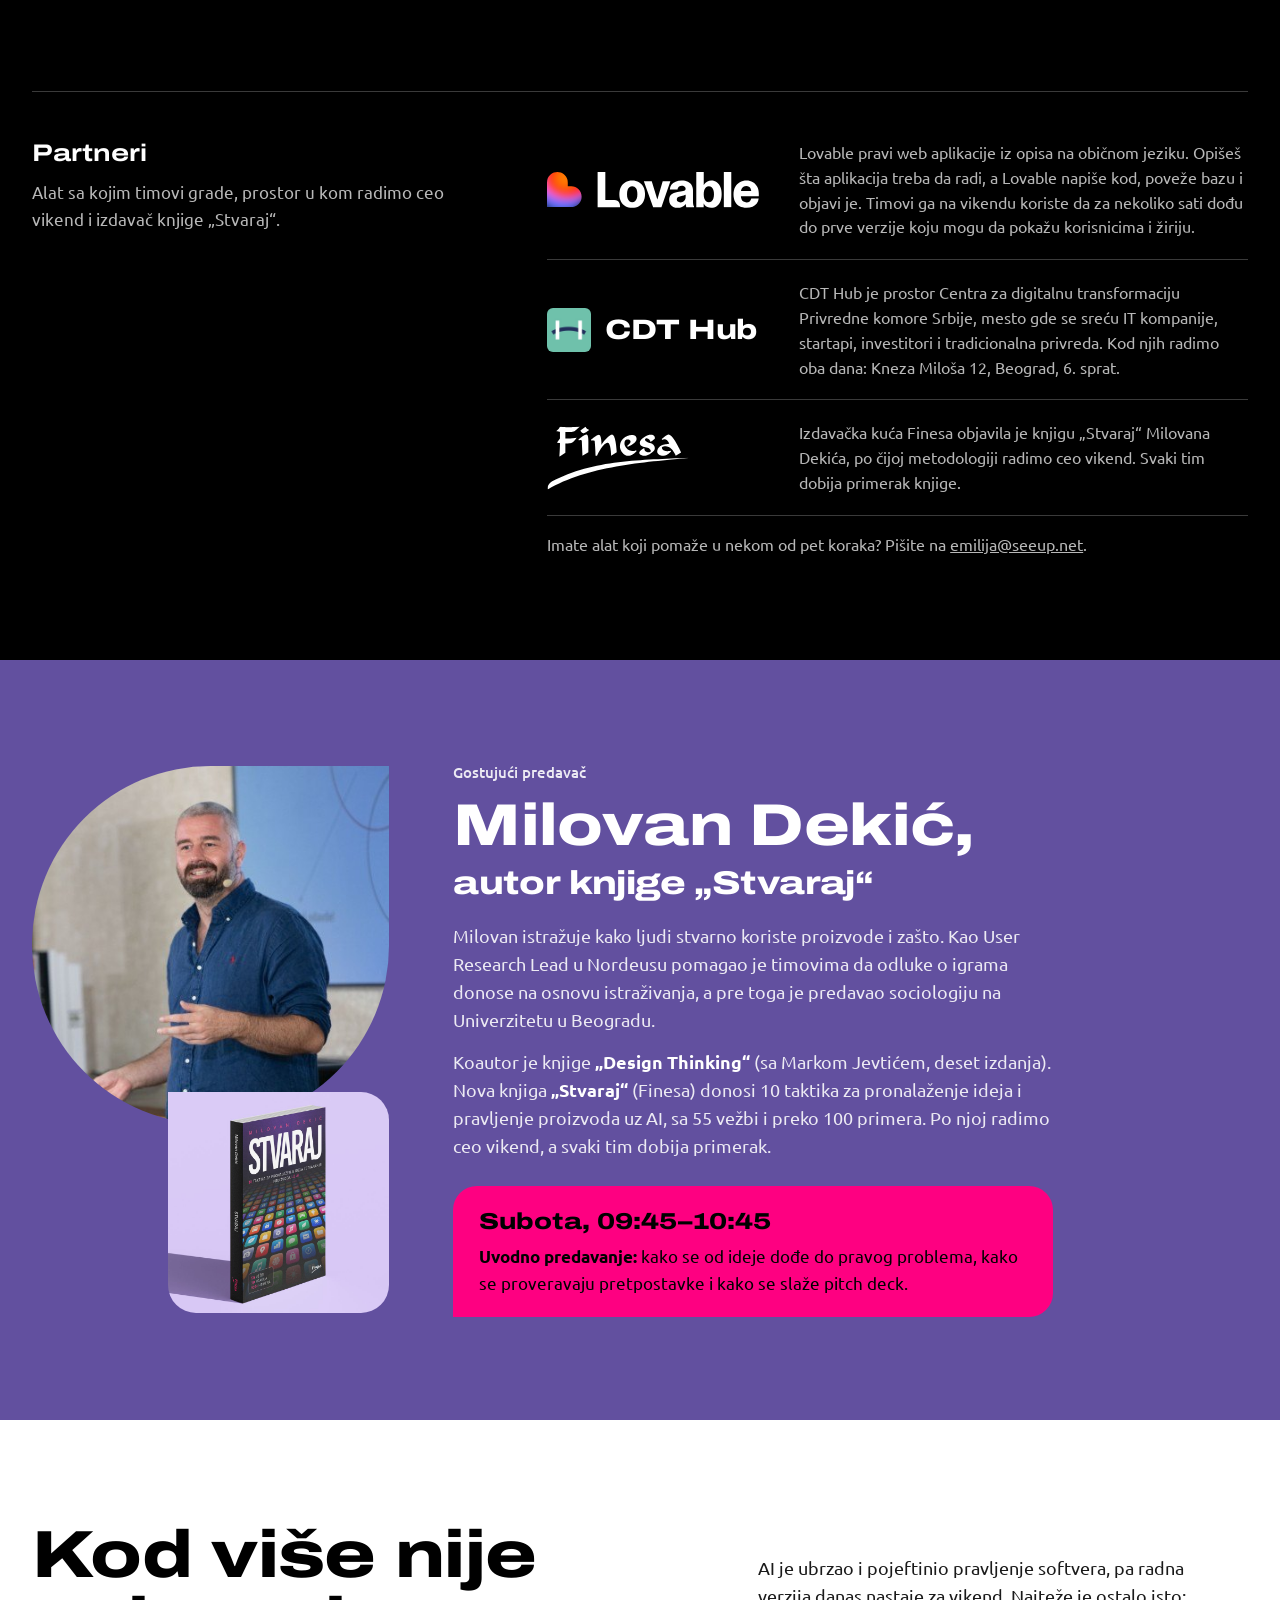
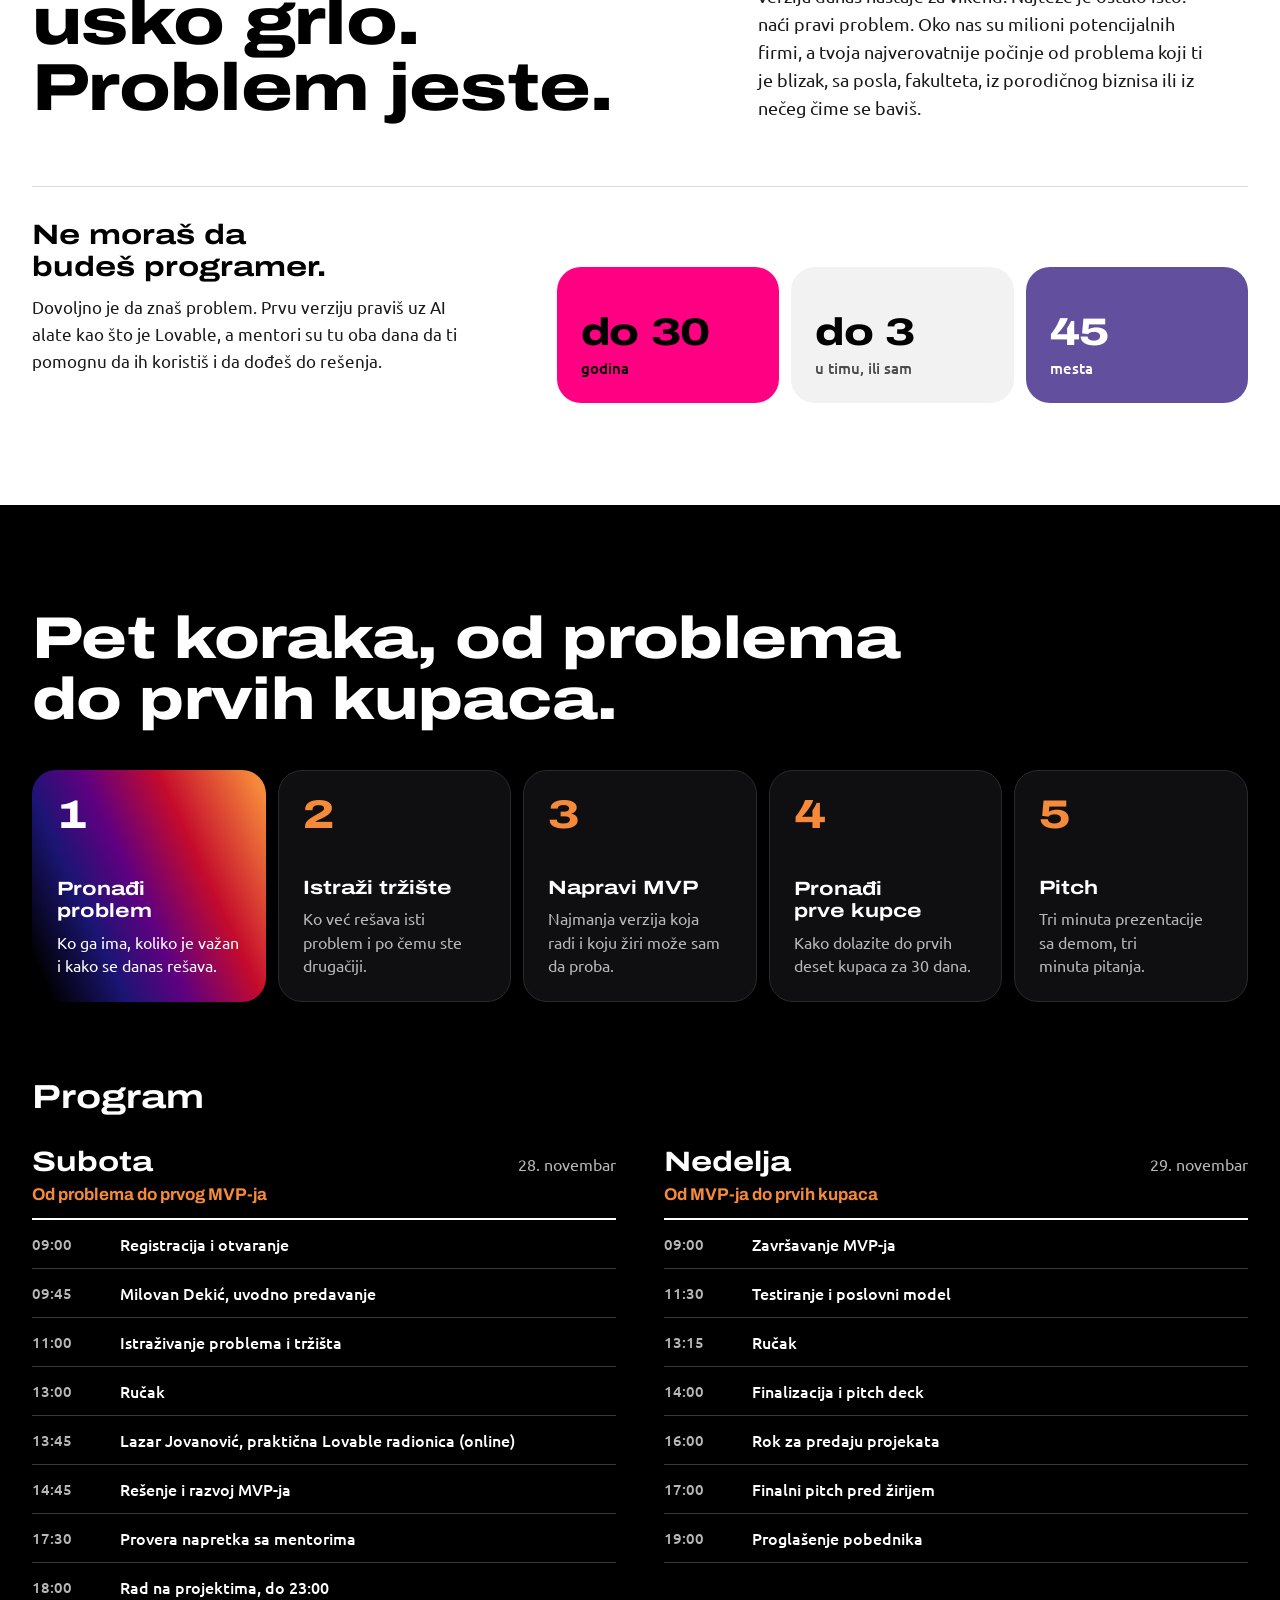
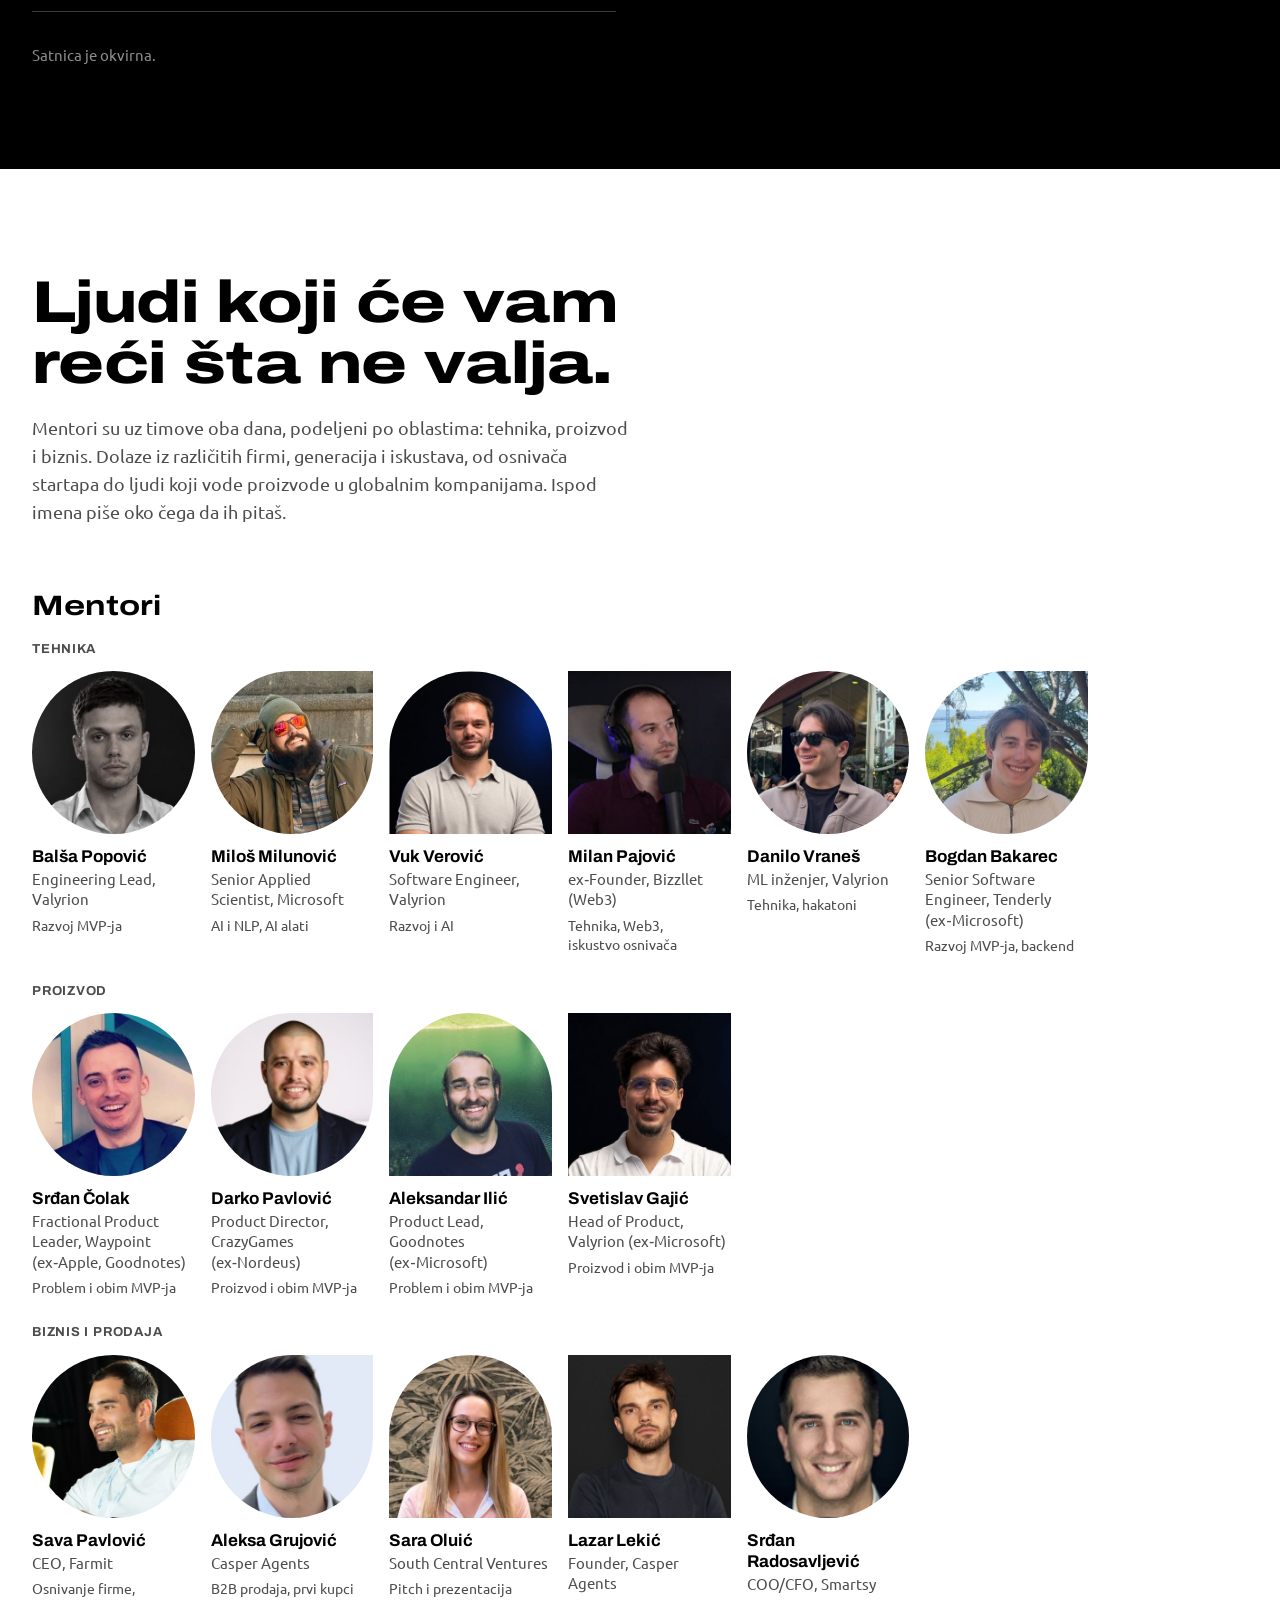
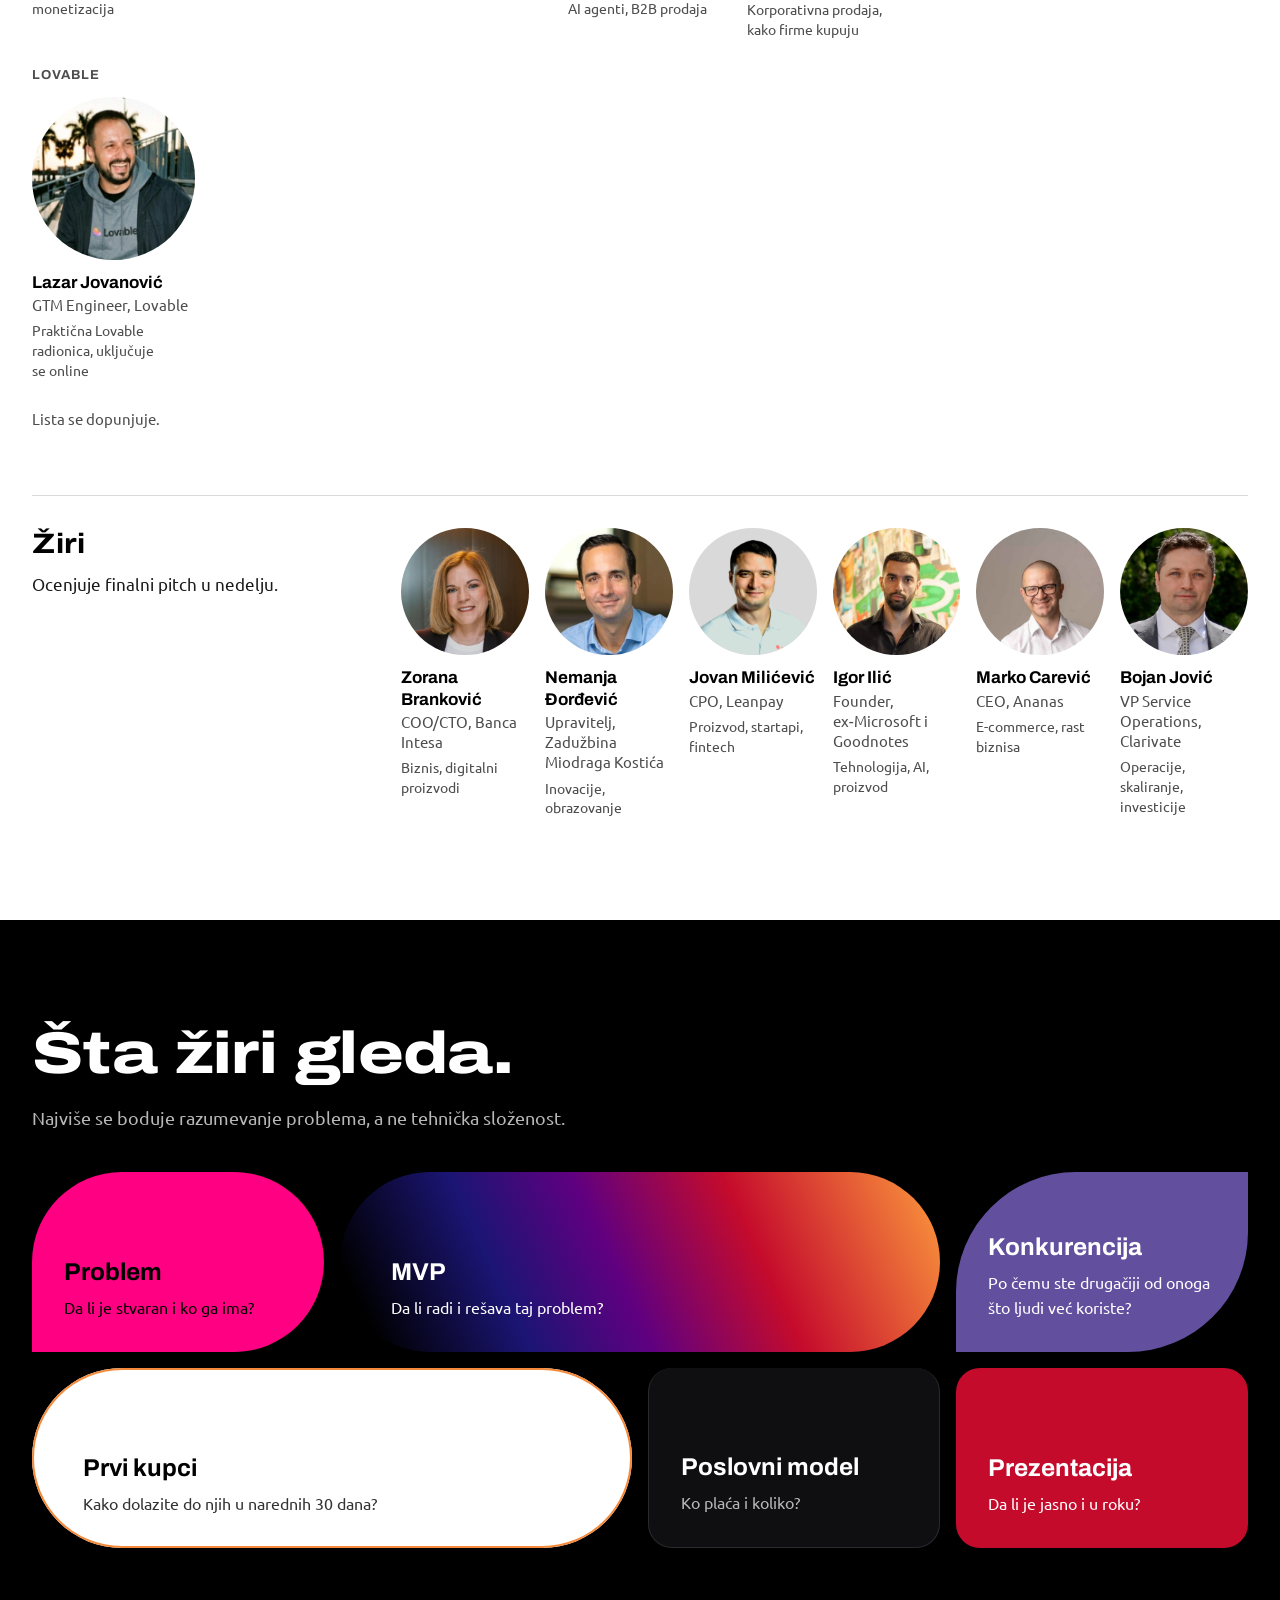
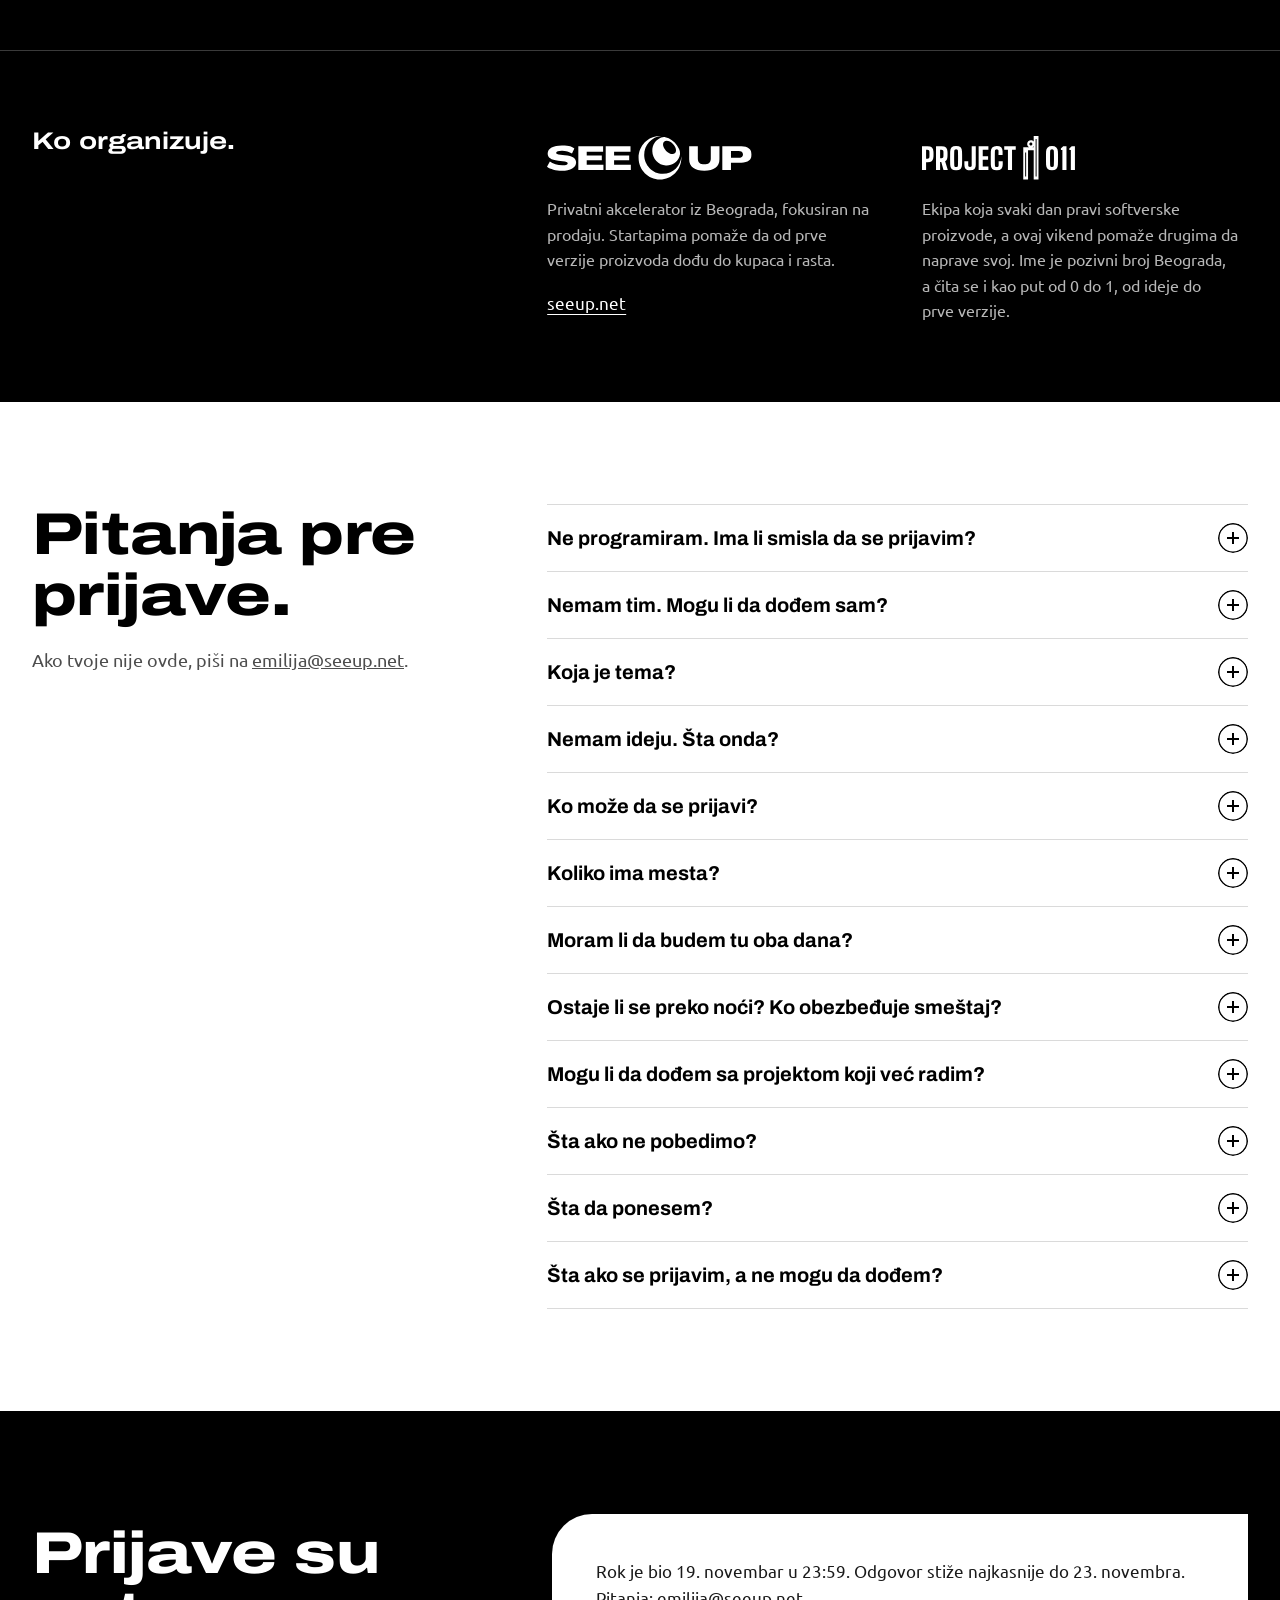
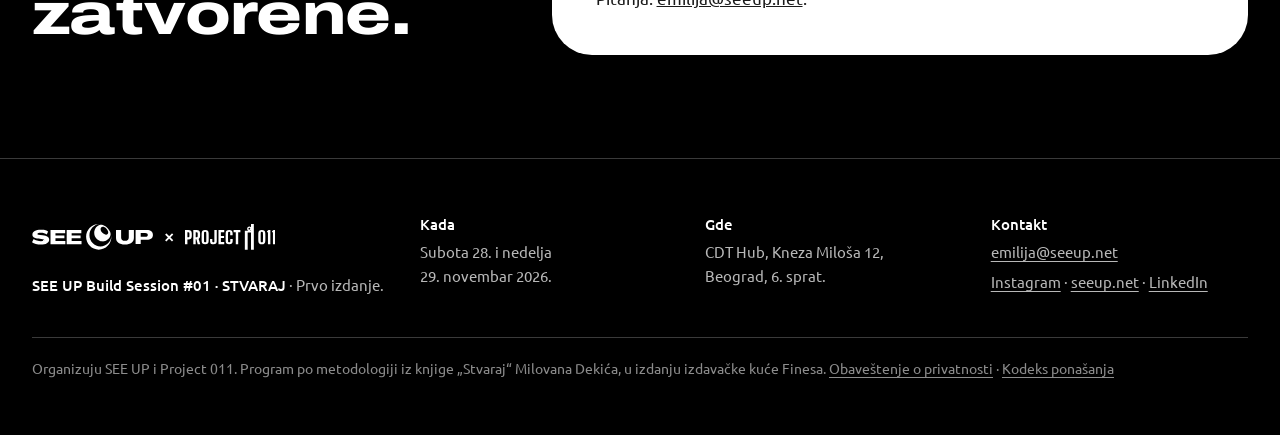
==== commit beffb963: "Lazar Jovanović u zasebnom bloku Lovable, sa fotografijom Co-Authored-By: Claude Opus 5.5 <noreply@a" ====
--- a/index.html
+++ b/index.html
@@ -1133,7 +1133,7 @@
          31. 10.: fokus ispod imena po kolonama Fokus / Ekspertiza iz taba Mentori i žiri. Marko Carević: fokus nije upisan u planu, stavljeno po ulozi (CEO Ananasa).
          31. 10. (Svetislav): titule iz taba Mentori i žiri i javnih izvora (Banca Intesa, Leanpay, Delta Holding). Predrag Nikolić izašao iz žirija, Jovan Milićević (Leanpay) ušao; fotografija sa leanpay.com.
          7. 11. (Svetislav): Bogdan Bakarec (Tenderly) dodat kao 15. mentor, tehnika; Bojan Jović (Clarivate) potvrdio, 6. član žirija. Titule sa LinkedIn-a, fokus predložen po ulozi.
-         19. 11. (Svetislav): Lazar Jovanović (GTM Engineer, Lovable) dodat kao mentor za tehniku, uključuje se online; vodi praktičnu Lovable radionicu u subotu 13:45 do 14:45. Fotografija još nema, zato inicijali. -->
+         19. 11. (Svetislav): Lazar Jovanović (GTM Engineer, Lovable) dodat kao mentor, uključuje se online; vodi praktičnu Lovable radionicu u subotu 13:45 do 14:45. Isti dan premešten u zaseban blok "Lovable" posle Biznisa i prodaje, sa fotografijom (Svetislav). -->
     <h4 class="oblast-n">Tehnika</h4>
     <ul class="mozaik-ljudi mentori-lista" aria-label="Mentori: tehnika">
       <li class="osoba"><div class="oblik o-crna"><img src="ljudi-balsa-popovic.jpg" alt="" width="360" height="360" loading="lazy" decoding="async"></div><b>Balša Popović</b><span>Engineering Lead, Valyrion</span><span class="fokus">Razvoj MVP-ja</span></li>
@@ -1142,7 +1142,6 @@
       <li class="osoba"><div class="oblik o-crna"><img src="ljudi-milan-pajovic.jpg" alt="" width="360" height="360" loading="lazy" decoding="async"></div><b>Milan Pajović</b><span>ex‑Founder, Bizzllet (Web3)</span><span class="fokus">Tehnika, Web3, iskustvo osnivača</span></li>
       <li class="osoba"><div class="oblik o-crna"><img src="ljudi-danilo-vranes.jpg" alt="" width="360" height="360" loading="lazy" decoding="async"></div><b>Danilo Vraneš</b><span>ML inženjer, Valyrion</span><span class="fokus">Tehnika, hakatoni</span></li>
       <li class="osoba"><div class="oblik o-crna"><img src="ljudi-bogdan-bakarec.jpg" alt="" width="360" height="360" loading="lazy" decoding="async"></div><b>Bogdan Bakarec</b><span>Senior Software Engineer, Tenderly (ex‑Microsoft)</span><span class="fokus">Razvoj MVP-ja, backend</span></li>
-      <li class="osoba"><div class="oblik o-pink" aria-hidden="true">LJ</div><b>Lazar Jovanović</b><span translate="no">GTM Engineer, Lovable</span><span class="fokus">Lovable radionica, uključuje se online</span></li>
     </ul>
     <h4 class="oblast-n">Proizvod</h4>
     <ul class="mozaik-ljudi mentori-lista" aria-label="Mentori: proizvod">
@@ -1158,6 +1157,10 @@
       <li class="osoba"><div class="oblik o-pink"><img src="ljudi-sara-oluic.jpg" alt="" width="360" height="360" loading="lazy" decoding="async"></div><b>Sara Oluić</b><span>South Central Ventures</span><span class="fokus">Pitch i prezentacija</span></li>
       <li class="osoba"><div class="oblik o-crna"><img src="ljudi-lazar-lekic.jpg" alt="" width="360" height="360" loading="lazy" decoding="async"></div><b>Lazar Lekić</b><span>Founder, Casper Agents</span><span class="fokus">AI agenti, B2B prodaja</span></li>
       <li class="osoba"><div class="oblik o-crna"><img src="ljudi-srdjan-radosavljevic.jpg" alt="" width="360" height="360" loading="lazy" decoding="async"></div><b>Srđan Radosavljević</b><span>COO/CFO, Smartsy</span><span class="fokus">Korporativna prodaja, kako firme kupuju</span></li>
+    </ul>
+    <h4 class="oblast-n" translate="no">Lovable</h4>
+    <ul class="mozaik-ljudi mentori-lista" aria-label="Mentori: Lovable">
+      <li class="osoba"><div class="oblik o-crna"><img src="ljudi-lazar-jovanovic.jpg" alt="" width="360" height="360" loading="lazy" decoding="async"></div><b>Lazar Jovanović</b><span translate="no">GTM Engineer, Lovable</span><span class="fokus">Praktična Lovable radionica, uključuje se online</span></li>
     </ul>
     <p class="napomena lista-napomena">Lista se dopunjuje.</p>
 
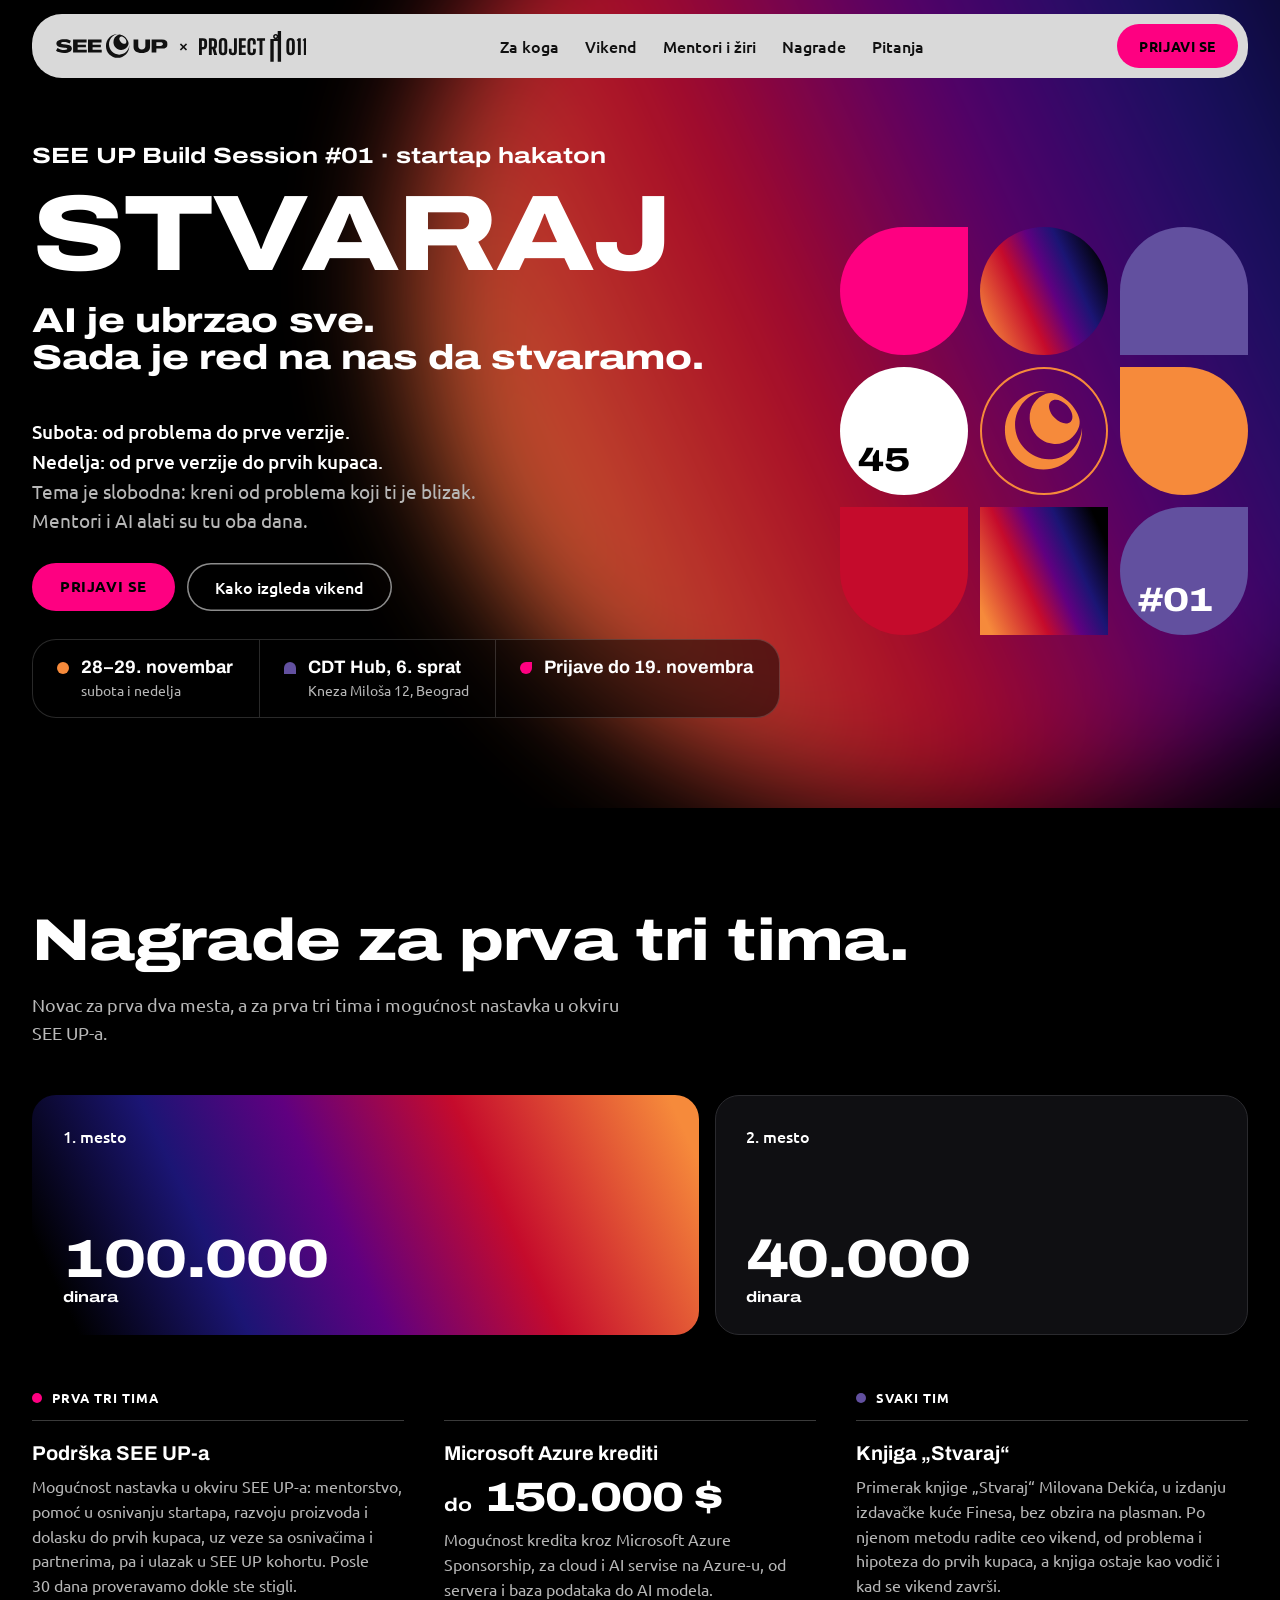
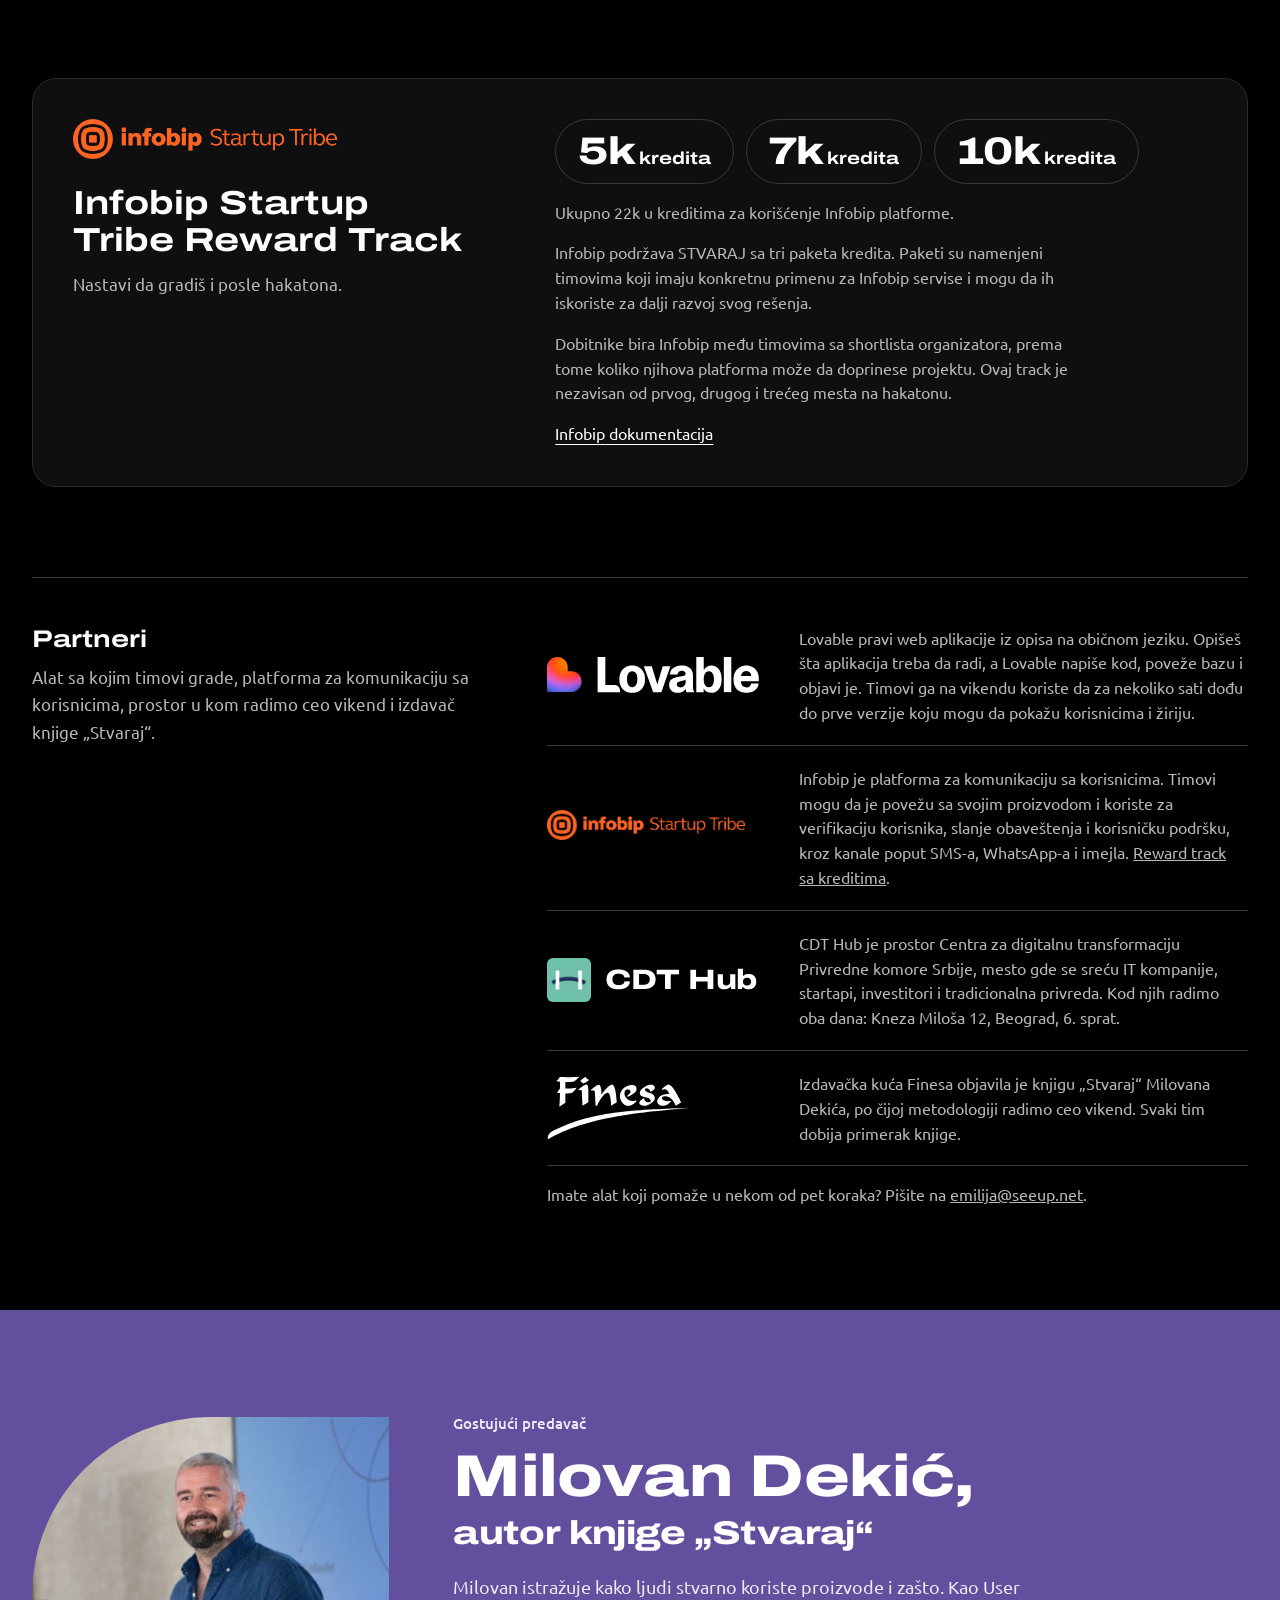
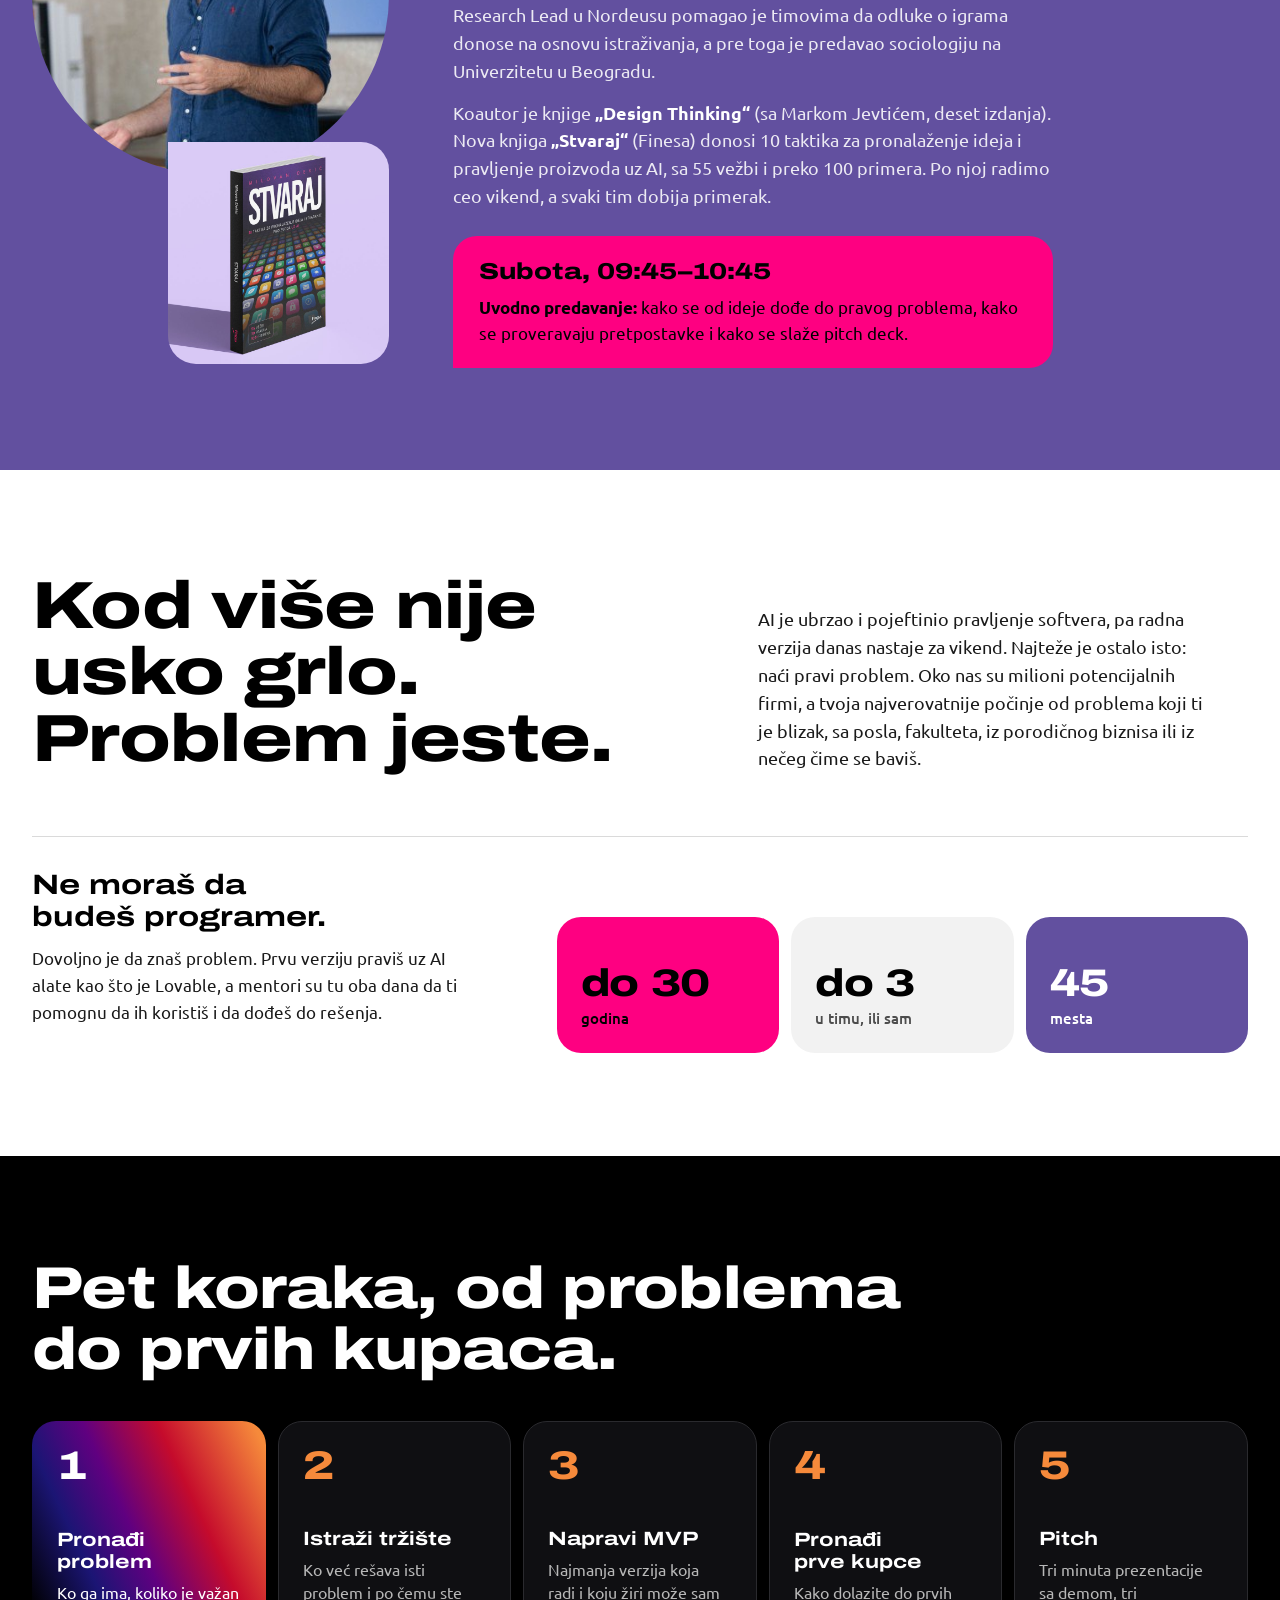
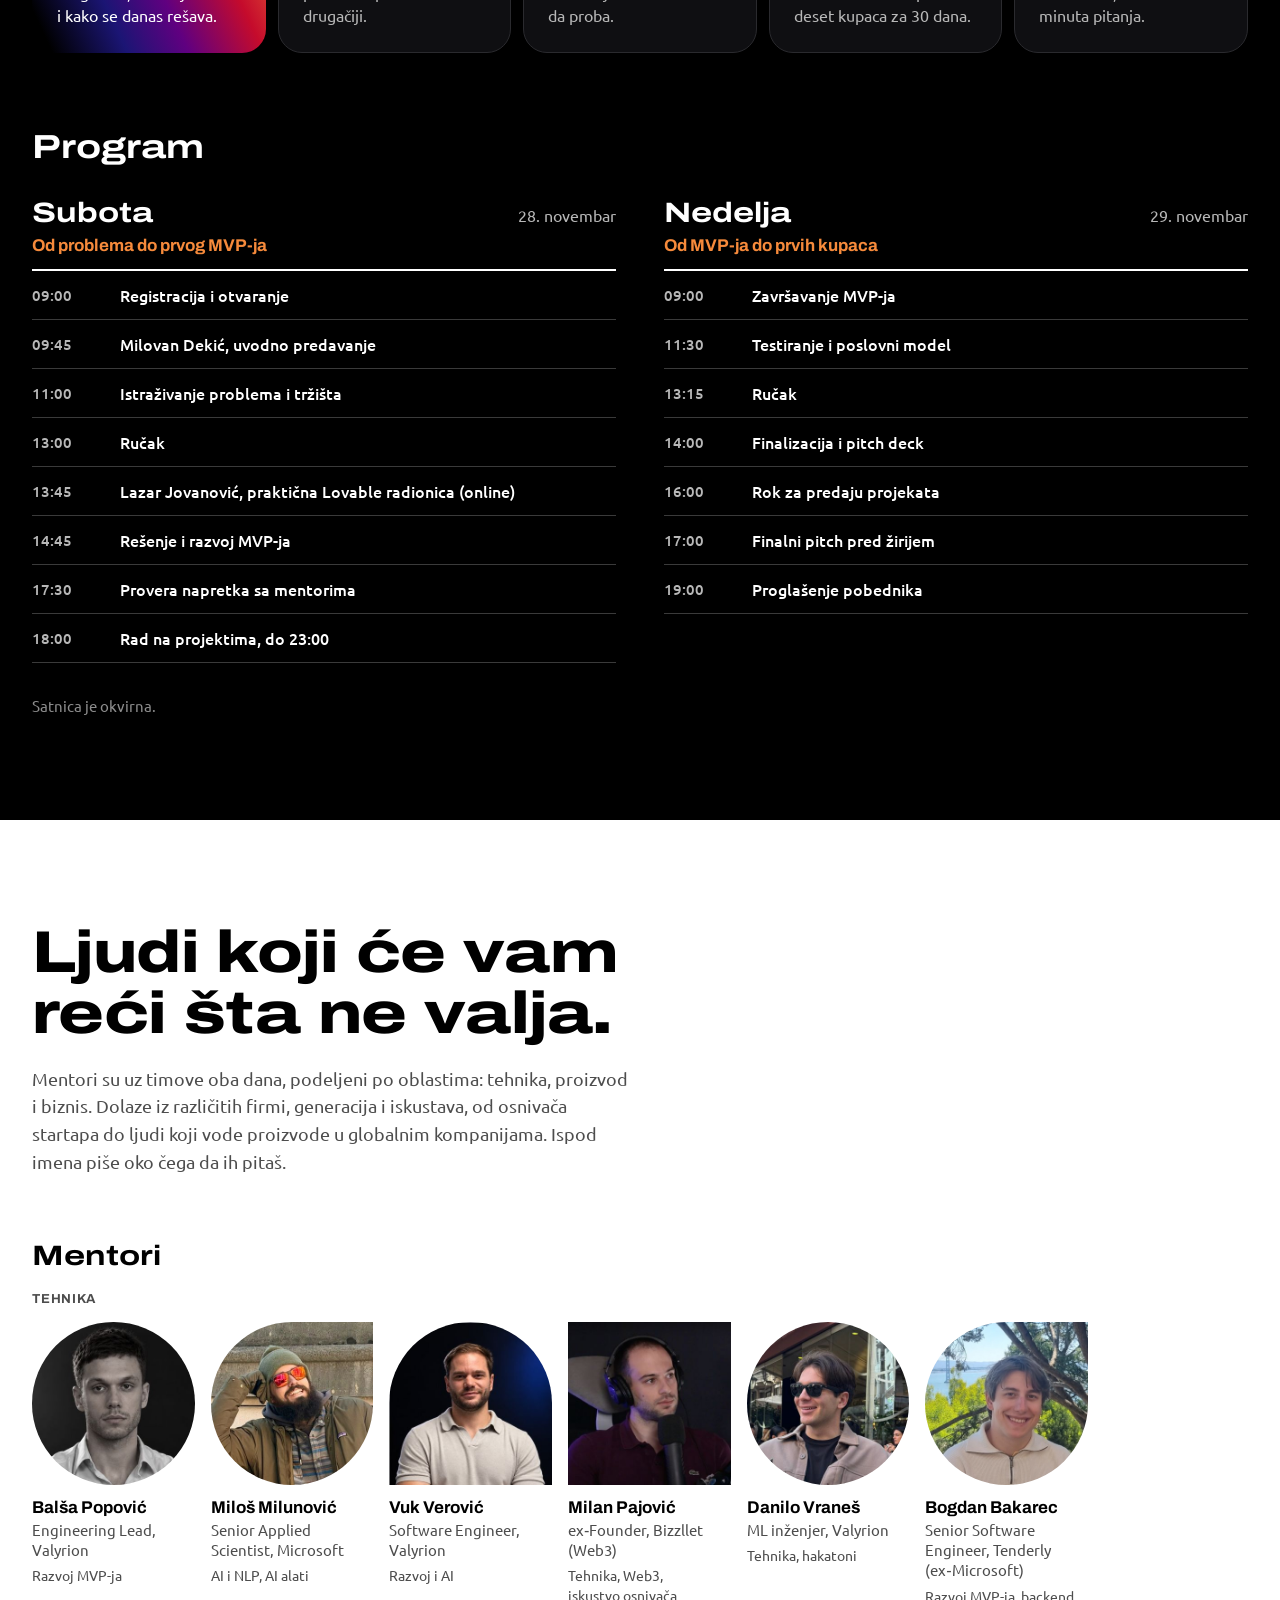
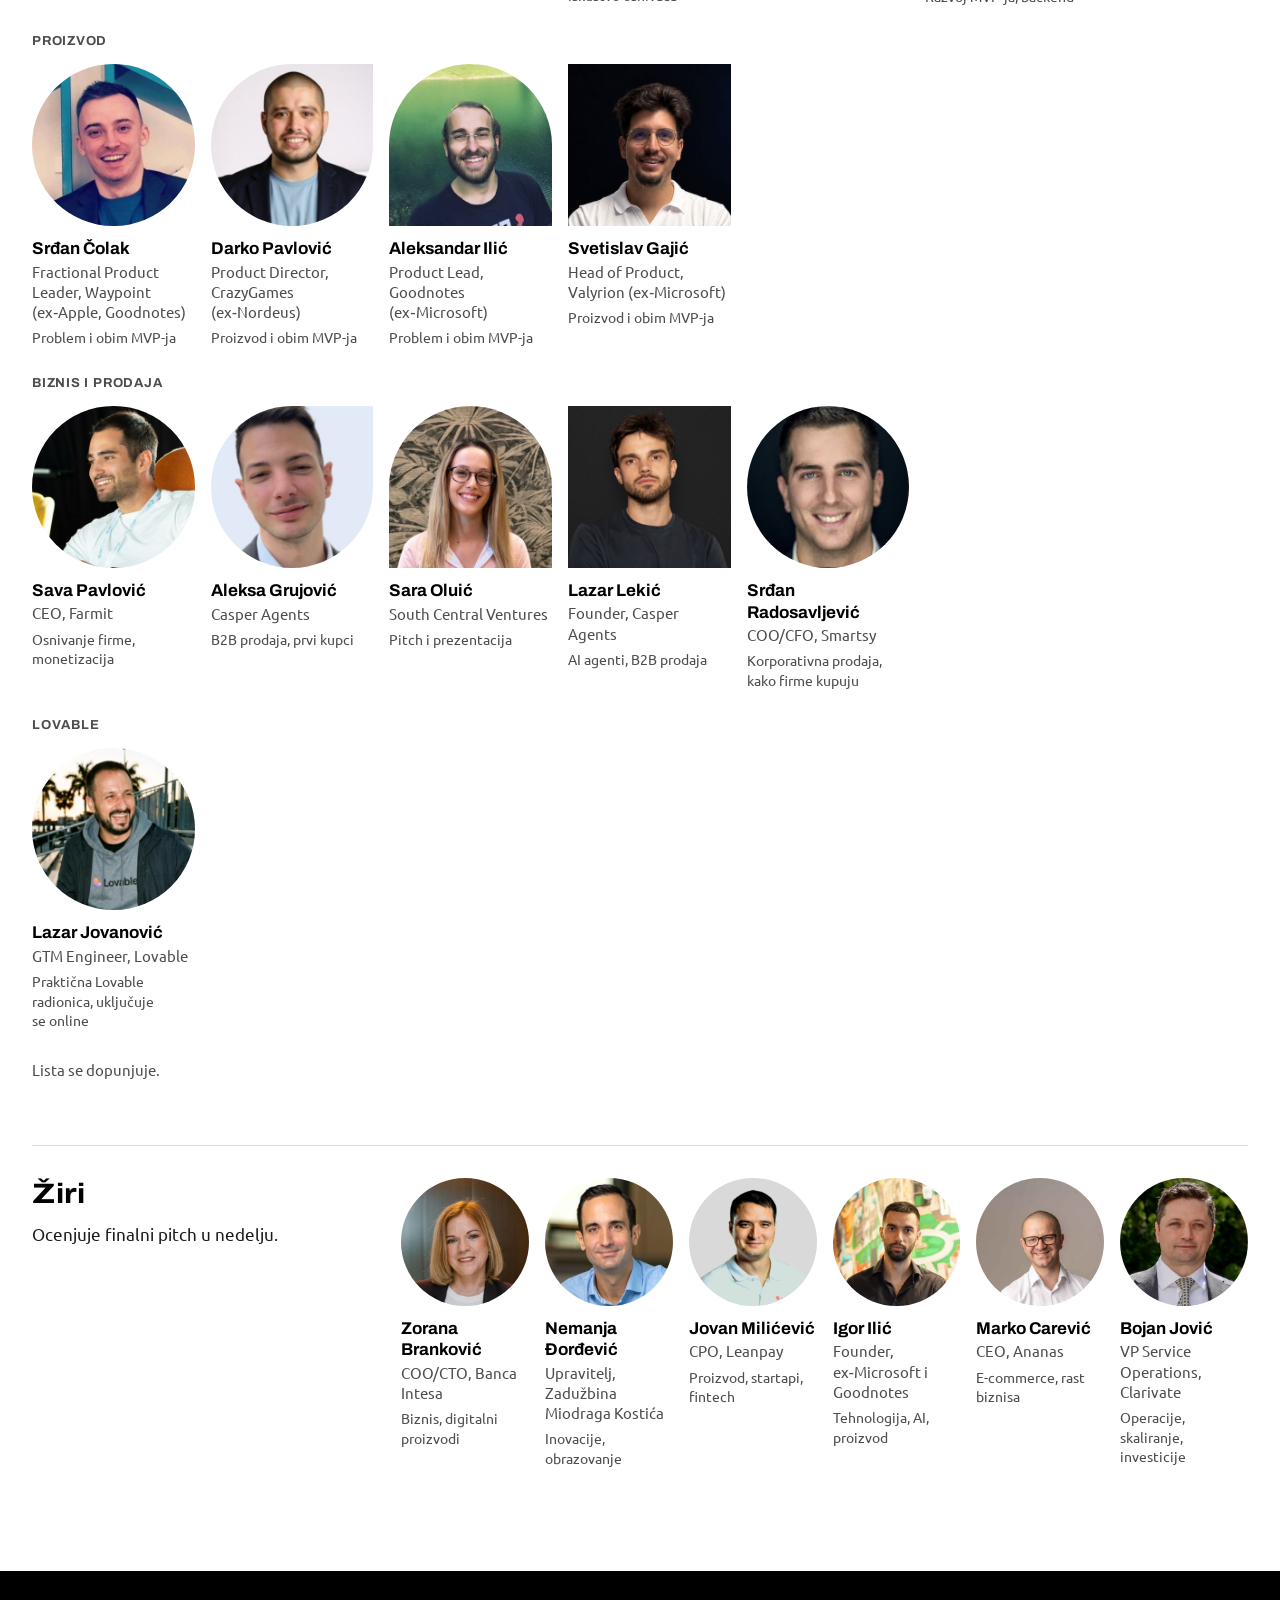
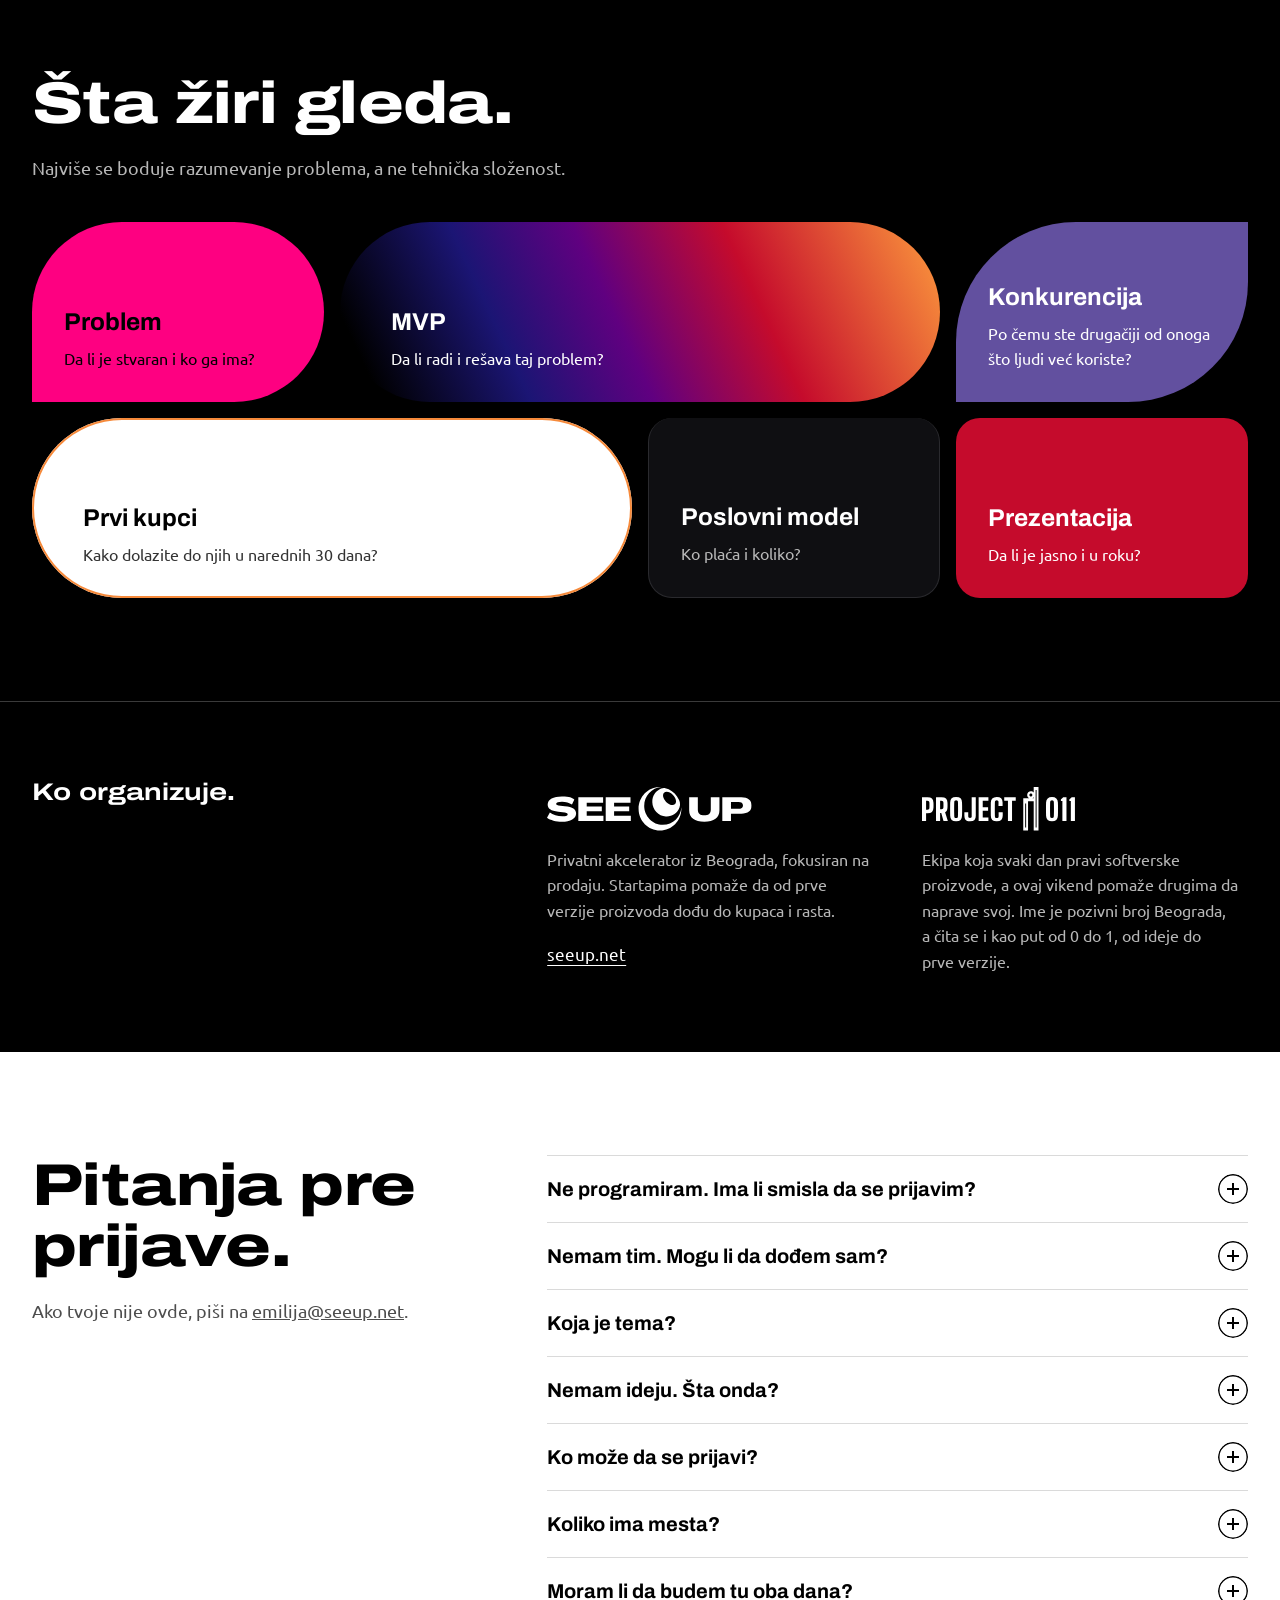
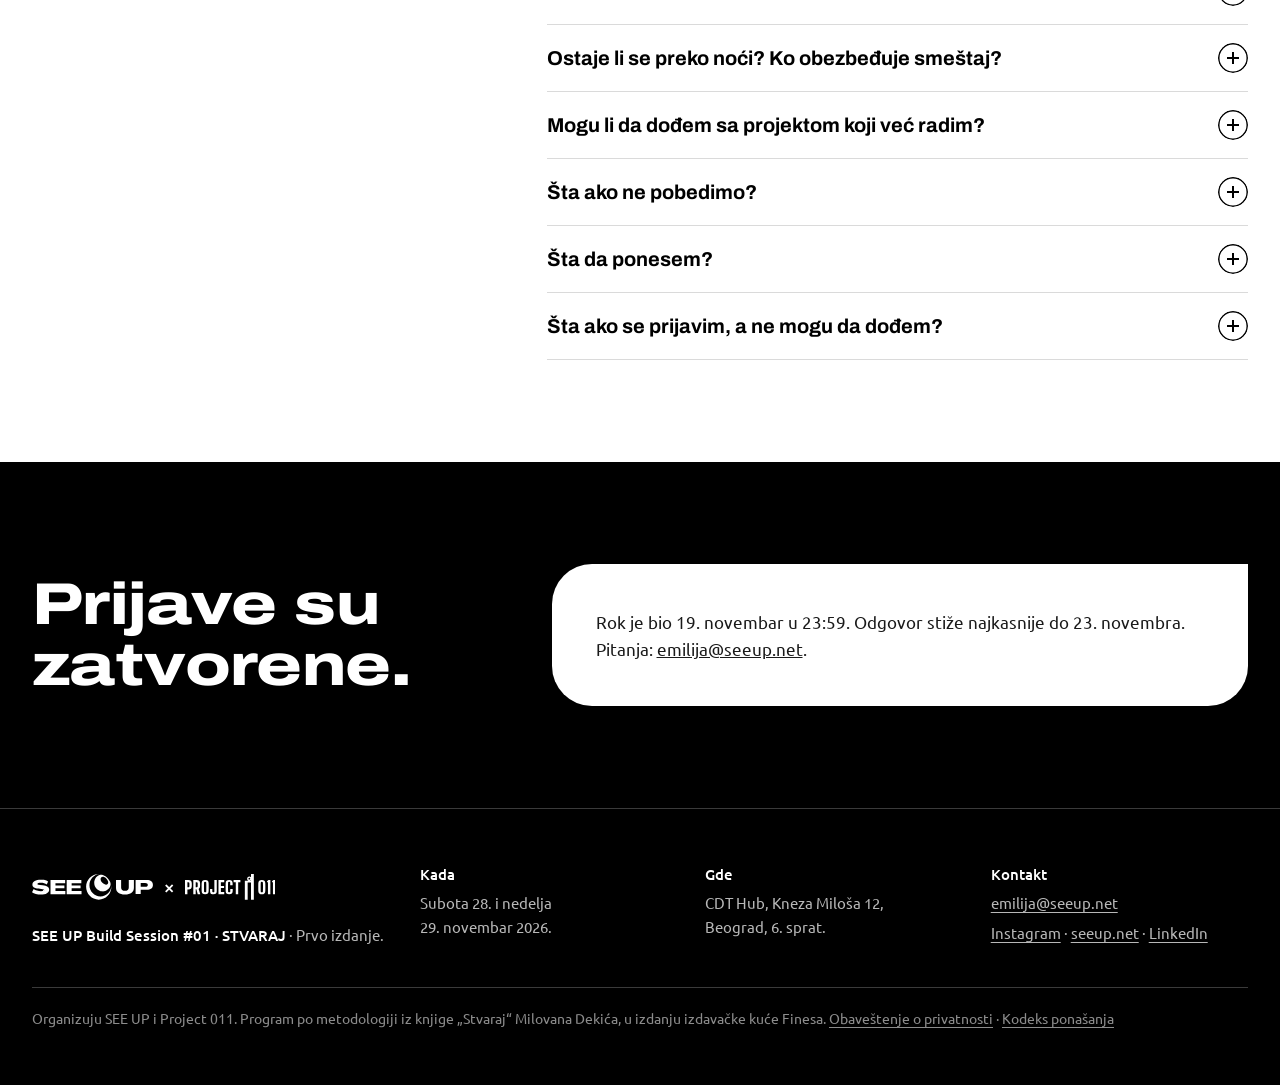
==== commit 3c0db8d1: "Infobip Startup Tribe: reward track sa kreditima (5k, 7k, 10k) i logo u partnerima Co-Authored-By: C" ====
--- a/index.html
+++ b/index.html
@@ -889,6 +889,23 @@
 .partner-ime.partner-finesa img{height:64px;width:auto}
 @media (max-width:560px){.partner-ime.partner-finesa img{height:54px}}
 
+/* 23. 11.: Infobip Startup Tribe reward track i partner */
+.track{margin-top:clamp(48px,6vw,80px);display:grid;grid-template-columns:minmax(0,.8fr) minmax(0,1.2fr);gap:24px 48px;align-items:start;background:var(--ploca);border:1px solid var(--ploca-ivica);border-radius:24px;padding:clamp(24px,3.5vw,40px)}
+.track-logo{display:inline-block}
+.track-logo img{display:block;height:40px;width:auto;max-width:100%}
+.track h3{margin-top:20px;font-size:clamp(24px,2.6vw,34px);line-height:1.1}
+.track-glava > p{margin-top:12px;color:var(--tekst-2);font-size:17px;line-height:1.55;max-width:44ch}
+.track-iznosi{display:flex;flex-wrap:wrap;gap:12px}
+.track-iznosi li{font:800 clamp(28px,3vw,40px)/1 var(--f-naslov);font-stretch:125%;letter-spacing:-.015em;border:1px solid var(--linija);border-radius:999px;padding:12px 22px;white-space:nowrap}
+.track-iznosi li small{font-size:.45em;font-weight:700;letter-spacing:0;margin-left:.2em}
+.track-ukupno{margin-top:12px;color:var(--tekst-2);font-size:15px}
+.track-telo p{margin-top:16px;color:var(--tekst-2);font-size:16px;line-height:1.55;max-width:58ch}
+.track-telo a{color:#fff;text-underline-offset:4px}
+.partner-ime.partner-infobip a{display:inline-block}
+.partner-ime.partner-infobip img{height:30px;width:auto;max-width:100%}
+@media (max-width:820px){.track{grid-template-columns:1fr}}
+@media (max-width:560px){.track-logo img{height:30px}.partner-ime.partner-infobip img{height:24px}.track-iznosi li{padding:10px 18px}}
+
 /* 29. 10.: logo SEE UP vodi na seeup.net, Project 011 na project011-bg.vercel.app */
 .lock-a{display:inline-flex;align-items:center;min-height:44px;color:inherit;text-decoration:none;border-radius:6px}
 .lock-a svg{display:block}
@@ -967,7 +984,7 @@
   <div class="wrap">
     <h2 id="nagrade-n">Nagrade za prva tri tima.</h2>
     <p class="podnaslov">Novac za prva dva mesta, a za prva tri tima i mogućnost nastavka u okviru SEE&nbsp;UP-a.</p>
-    <!-- 29. 10.: nagrade u dinarima (Vuk); 3. mesto bez novca, sa podrškom SEE UP-a. Interni plan i dalje kaže 1.000/400/200 €. -->
+    <!-- 29. 10.: nagrade u dinarima (Vuk); 3. mesto bez novca, sa podrškom SEE UP-a. Potvrđeno 22. 11. 2026 (Svetislav): 100.000 i 40.000 dinara, set knjiga i nastavak sa SEE UP-om za prva tri. -->
     <ol class="stubovi">
       <li class="stub"><span class="mesto">1.&nbsp;mesto</span><span class="iznos">100.000<small>dinara</small></span></li>
       <li class="stub"><span class="mesto">2.&nbsp;mesto</span><span class="iznos">40.000<small>dinara</small></span></li>
@@ -989,17 +1006,42 @@
       </div>
     </div>
 
+    <!-- 23. 11.: Infobip Startup Tribe Reward Track (tekst i logo od Ilije). Nezavisan od plasmana. Logo: zvanični PNG, proporcije sačuvane, vodi na startups.infobip.com. -->
+    <div class="track" id="infobip">
+      <div class="track-glava">
+        <a class="track-logo" href="https://startups.infobip.com/" target="_blank" rel="noopener"><img src="infobip-startup-tribe-logo.png" alt="Infobip Startup Tribe" width="1650" height="250" loading="lazy" decoding="async"></a>
+        <h3><span translate="no">Infobip Startup Tribe</span> Reward Track</h3>
+        <p>Nastavi da gradiš i posle hakatona.</p>
+      </div>
+      <div class="track-telo">
+        <ul class="track-iznosi" aria-label="Paketi kredita">
+          <li>5k<small>kredita</small></li>
+          <li>7k<small>kredita</small></li>
+          <li>10k<small>kredita</small></li>
+        </ul>
+        <p class="track-ukupno">Ukupno 22k u kreditima za korišćenje <span translate="no">Infobip</span> platforme.</p>
+        <p><span translate="no">Infobip</span> podržava STVARAJ sa tri paketa kredita. Paketi su namenjeni timovima koji imaju konkretnu primenu za <span translate="no">Infobip</span> servise i mogu da ih iskoriste za dalji razvoj svog rešenja.</p>
+        <p>Dobitnike bira <span translate="no">Infobip</span> među timovima sa shortlista organizatora, prema tome koliko njihova platforma može da doprinese projektu. Ovaj track je nezavisan od prvog, drugog i trećeg mesta na hakatonu.</p>
+        <p><a href="https://www.infobip.com/docs/developer-resources" target="_blank" rel="noopener"><span translate="no">Infobip</span> dokumentacija</a></p>
+      </div>
+    </div>
+
     <!-- Partneri. Microsoft/Azure logo ne stavljati bez licence ili odobrenja Microsofta (microsoft.com/trademarks); Azure ostaje samo tekstom u nagradama. -->
     <div class="par-red partneri-blok" id="partneri">
       <div>
         <h3 class="h-mali" id="partneri-n">Partneri</h3>
-        <p>Alat sa kojim timovi grade, prostor u kom radimo ceo vikend i izdavač knjige „Stvaraj“.</p>
+        <p>Alat sa kojim timovi grade, platforma za komunikaciju sa korisnicima, prostor u kom radimo ceo vikend i izdavač knjige „Stvaraj“.</p>
       </div>
       <div>
         <!-- Logo: wordmark za tamnu pozadinu (homarr-labs/dashboard-icons). Pre objave zameniti zvaničnim fajlom od Lovable-a [TBD Ilija/Lazar]. -->
         <div class="partner">
           <p class="partner-ime"><img src="lovable-logo.svg" alt="Lovable" width="911" height="155"></p>
           <p><span translate="no">Lovable</span> pravi web aplikacije iz opisa na običnom jeziku. Opišeš šta aplikacija treba da radi, a <span translate="no">Lovable</span> napiše kod, poveže bazu i objavi je. Timovi ga na vikendu koriste da za nekoliko sati dođu do prve verzije koju mogu da pokažu korisnicima i žiriju.</p>
+        </div>
+        <!-- Infobip Startup Tribe: zvanični logo (23. 11.), link na Startup Tribe sajt. -->
+        <div class="partner">
+          <p class="partner-ime partner-infobip"><a href="https://startups.infobip.com/" target="_blank" rel="noopener"><img src="infobip-startup-tribe-logo.png" alt="Infobip Startup Tribe" width="1650" height="250" loading="lazy" decoding="async"></a></p>
+          <p><span translate="no">Infobip</span> je platforma za komunikaciju sa korisnicima. Timovi mogu da je povežu sa svojim proizvodom i koriste za verifikaciju korisnika, slanje obaveštenja i korisničku podršku, kroz kanale poput SMS-a, <span translate="no">WhatsApp</span>-a i imejla. <a href="#infobip">Reward track sa kreditima</a>.</p>
         </div>
         <!-- CDT Hub: znak dobijen od Vuka 28. 10. (200×200 PNG). -->
         <div class="partner">
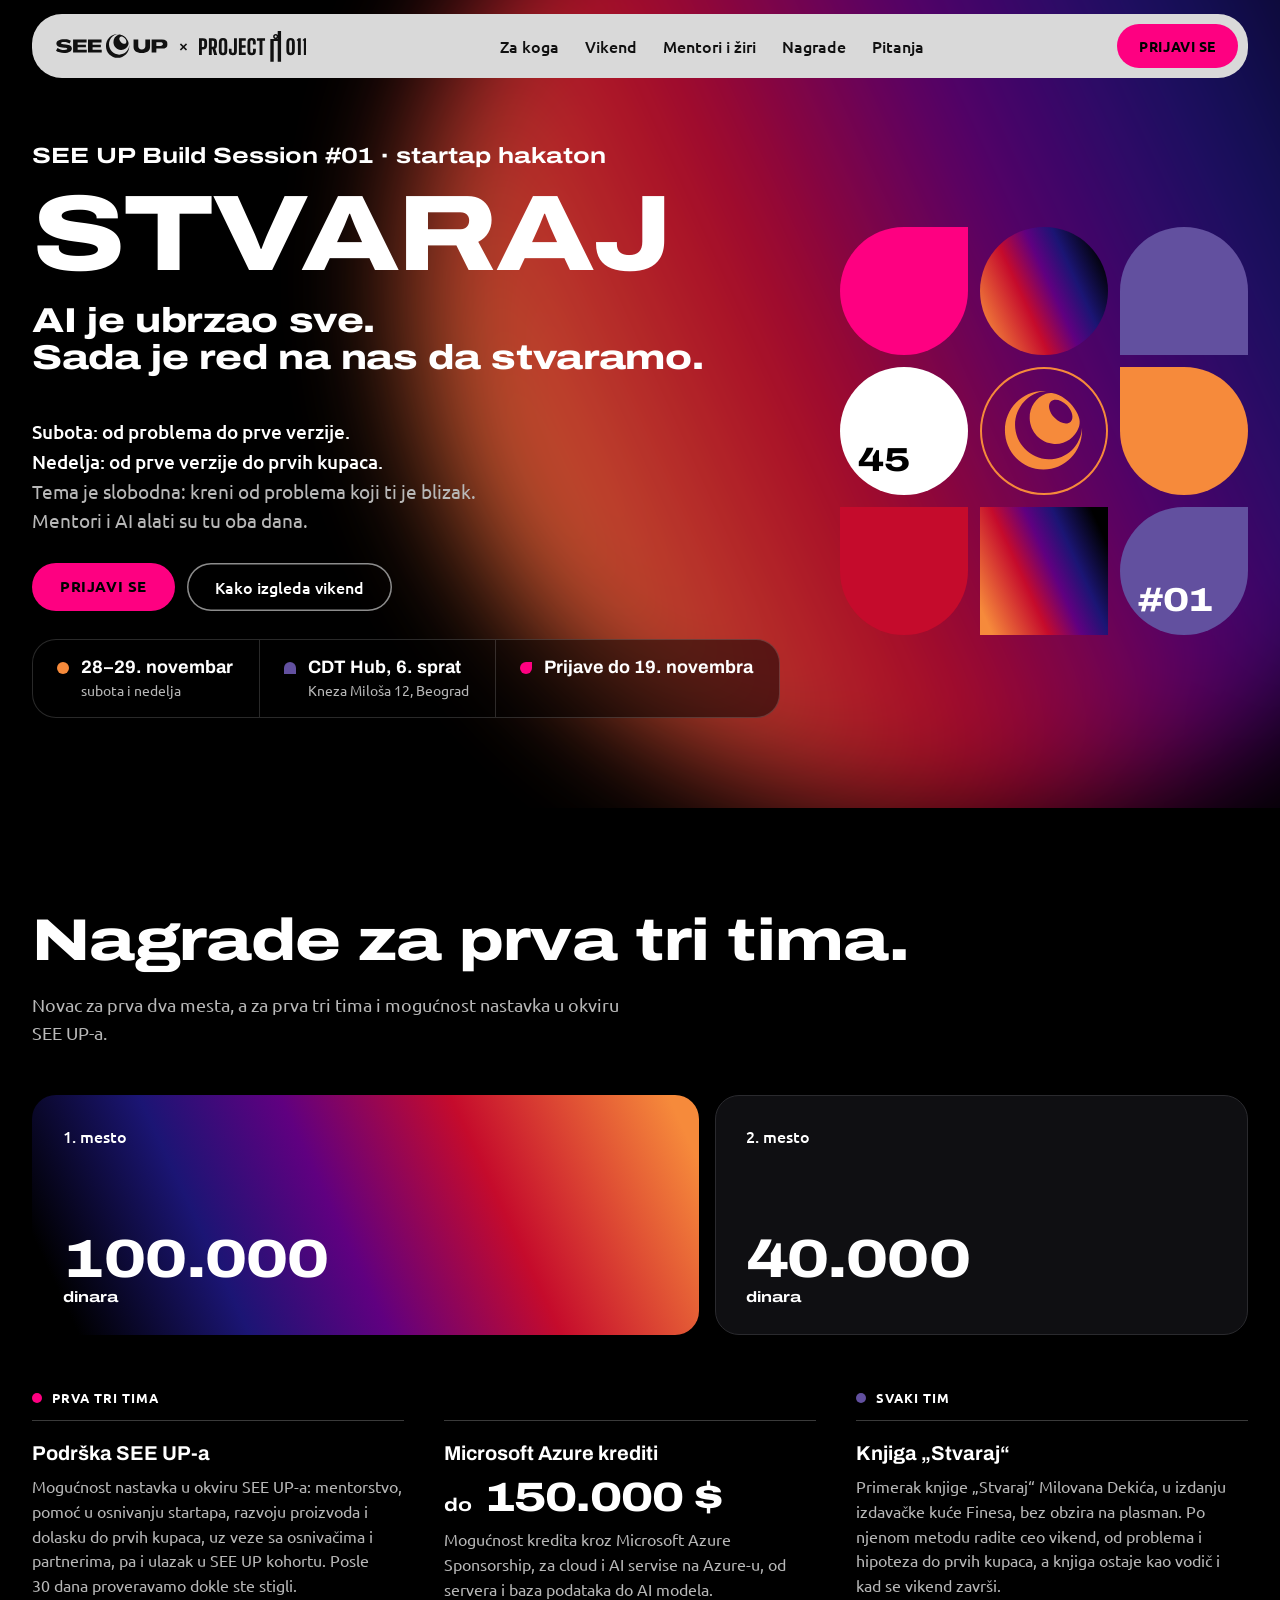
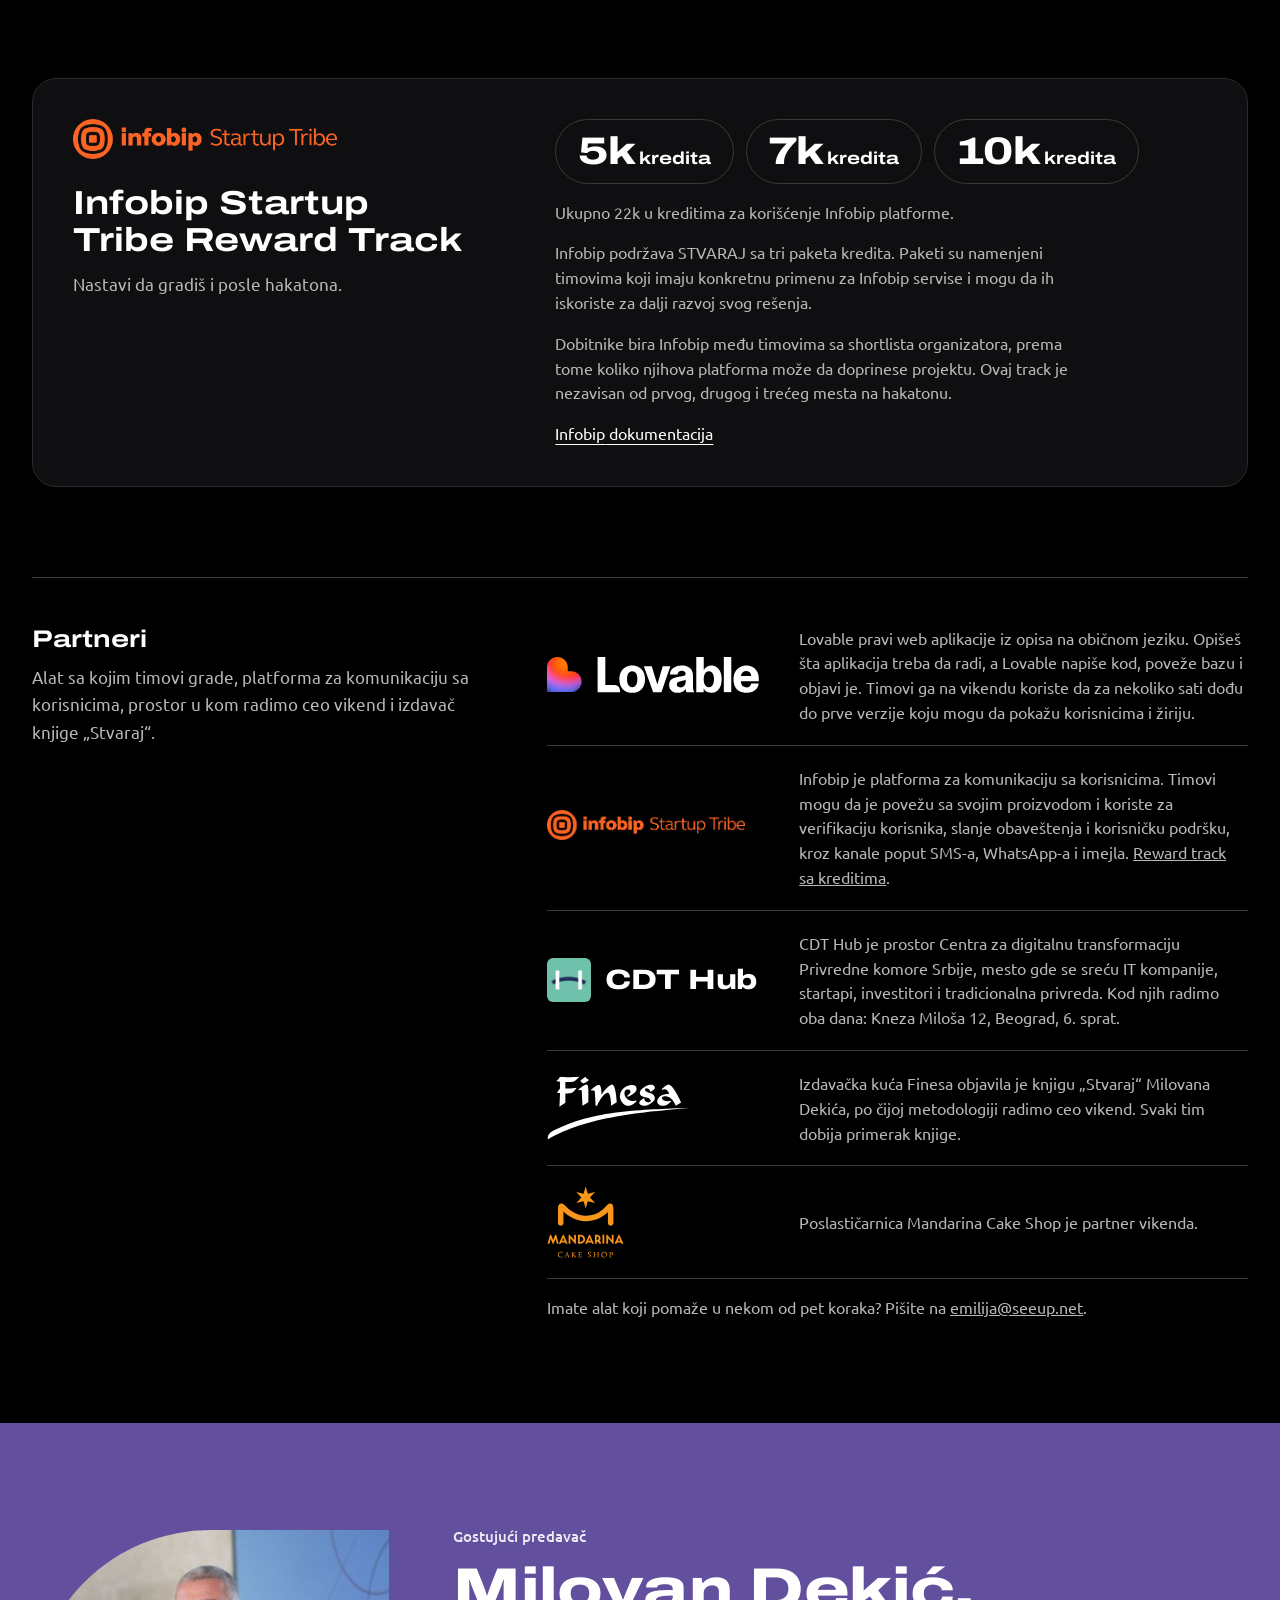
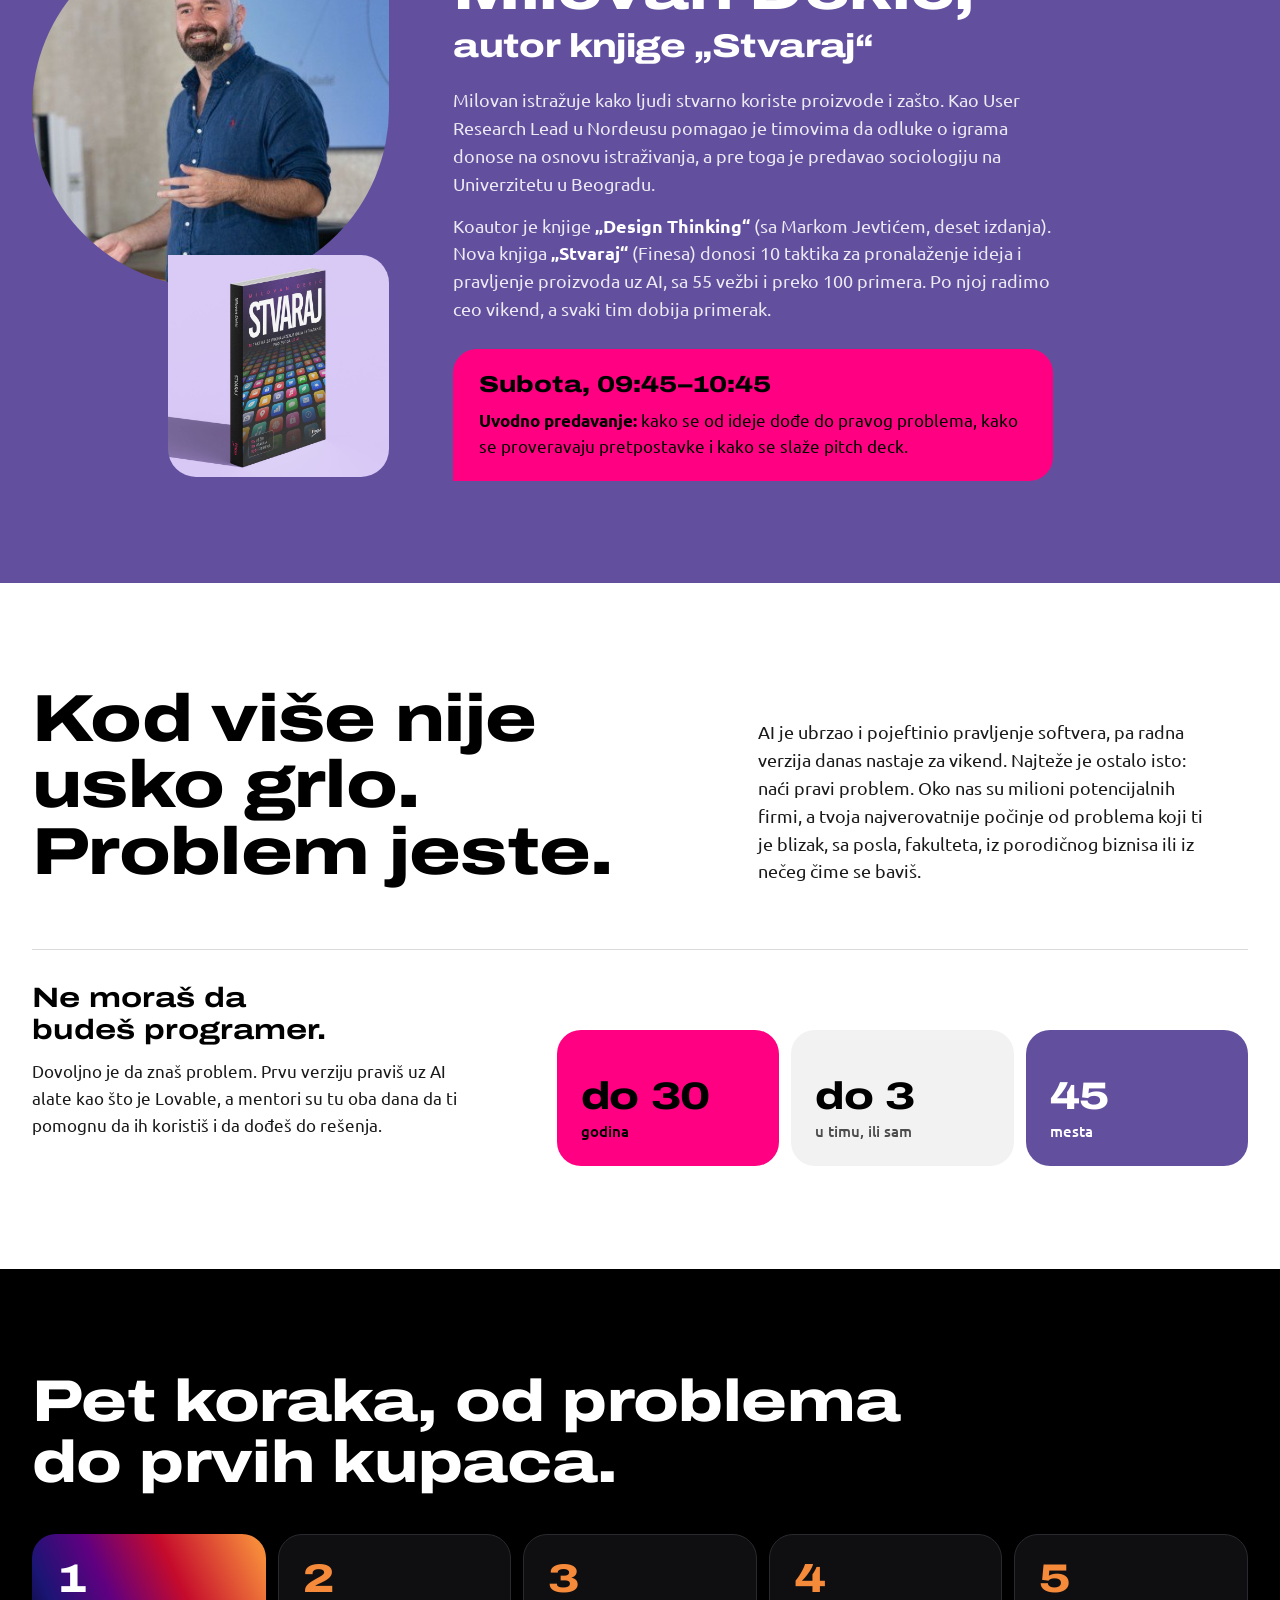
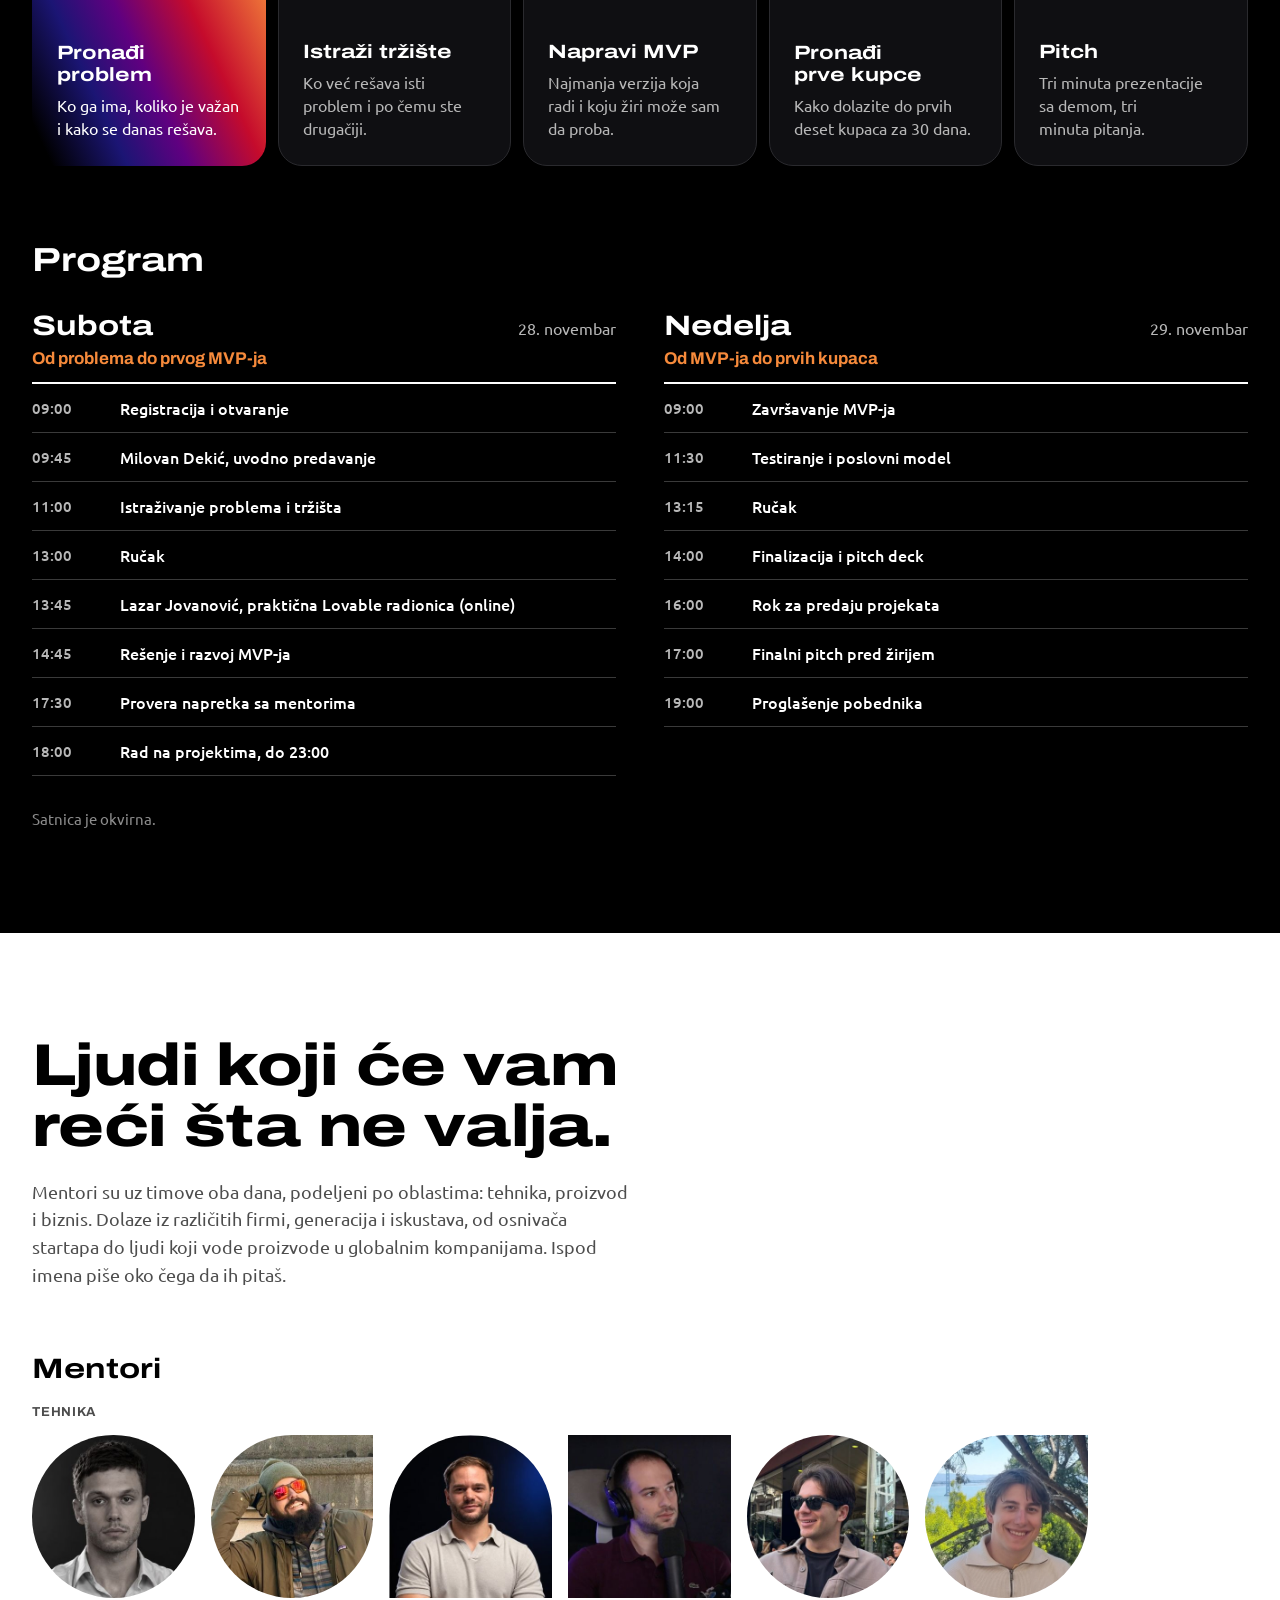
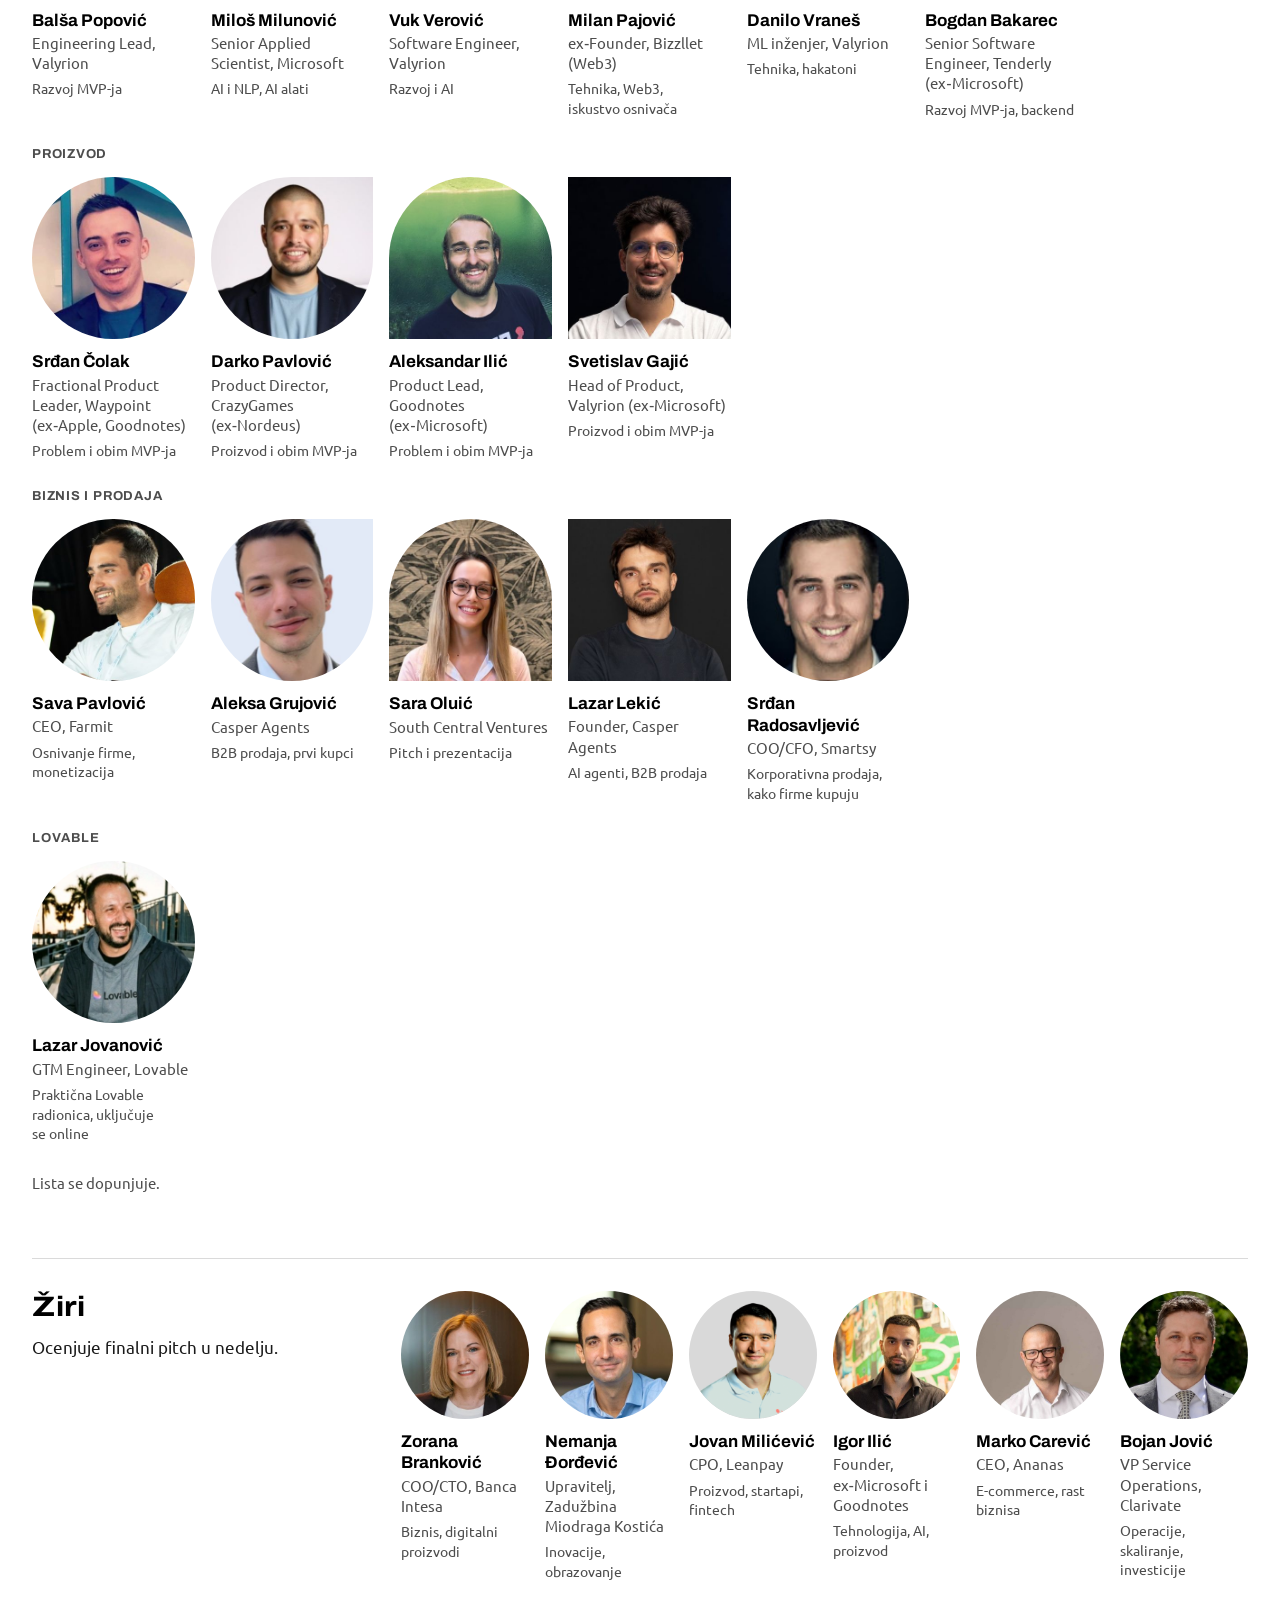
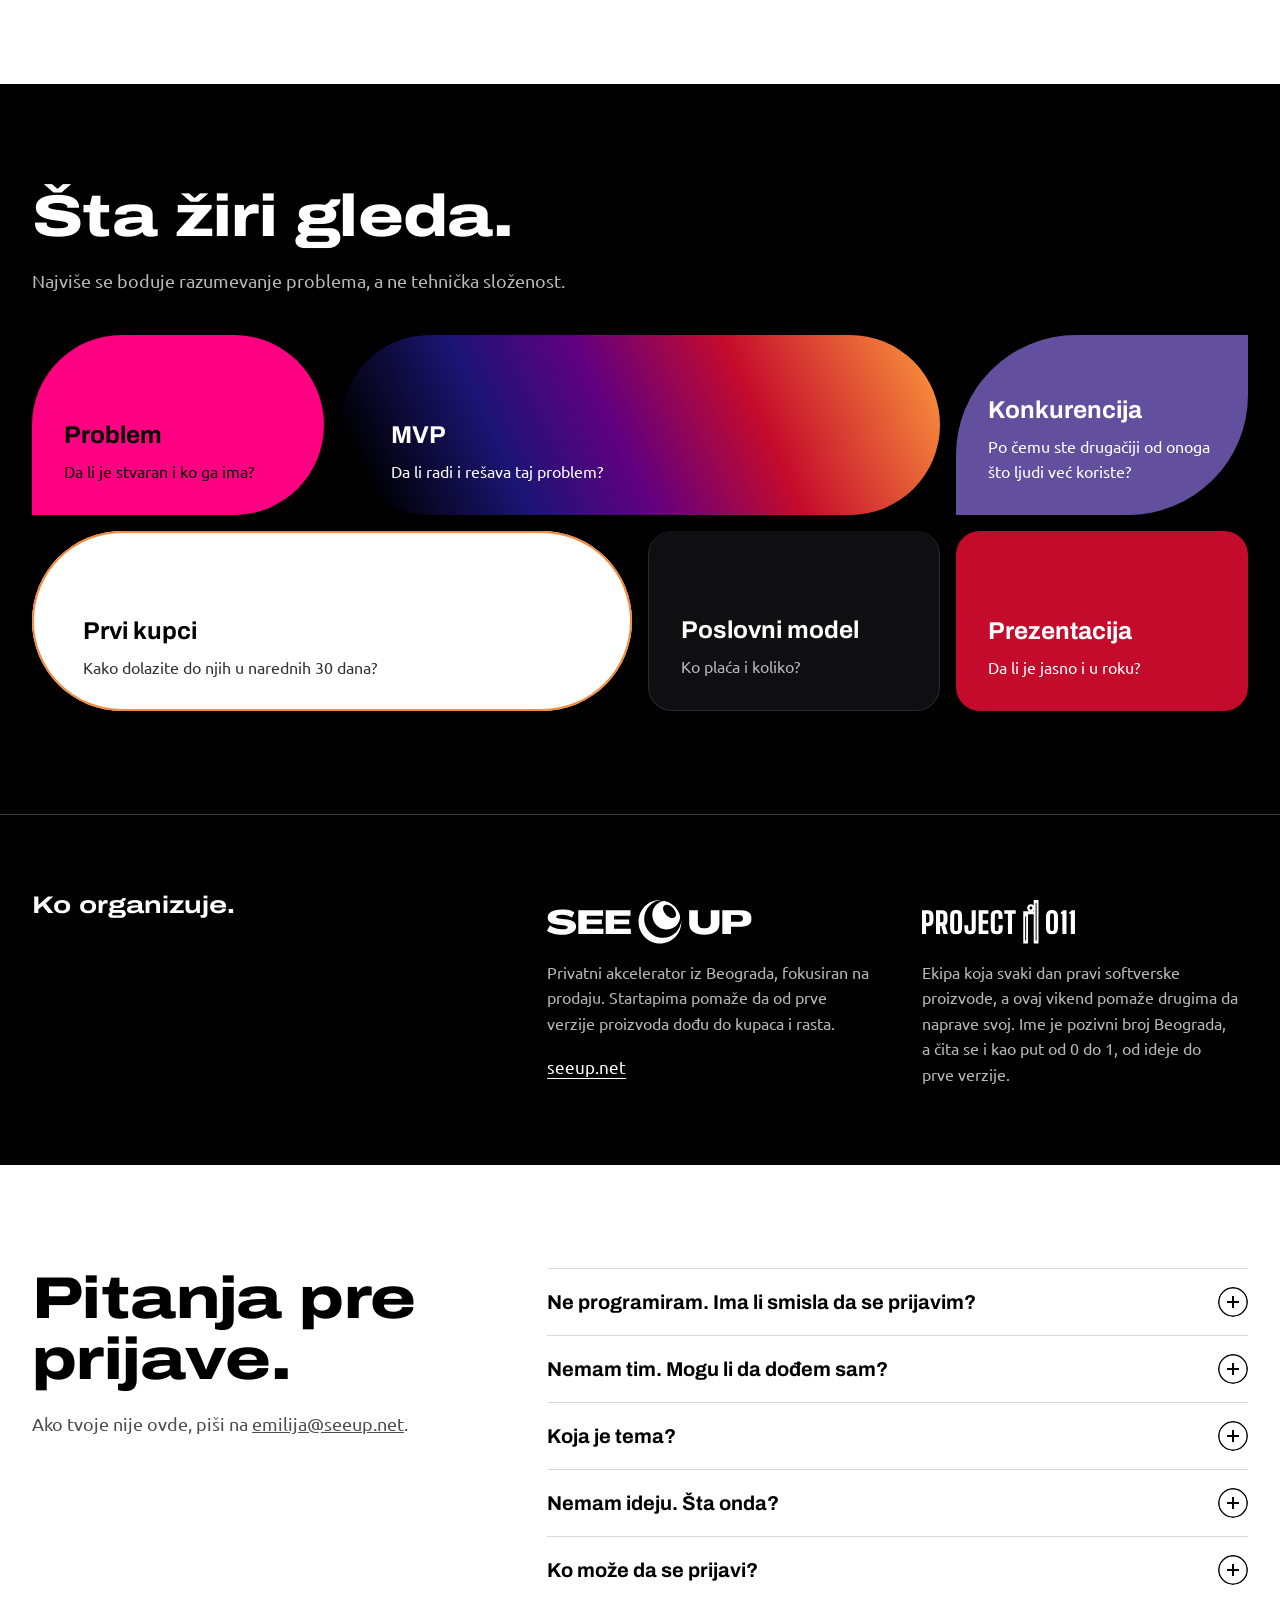
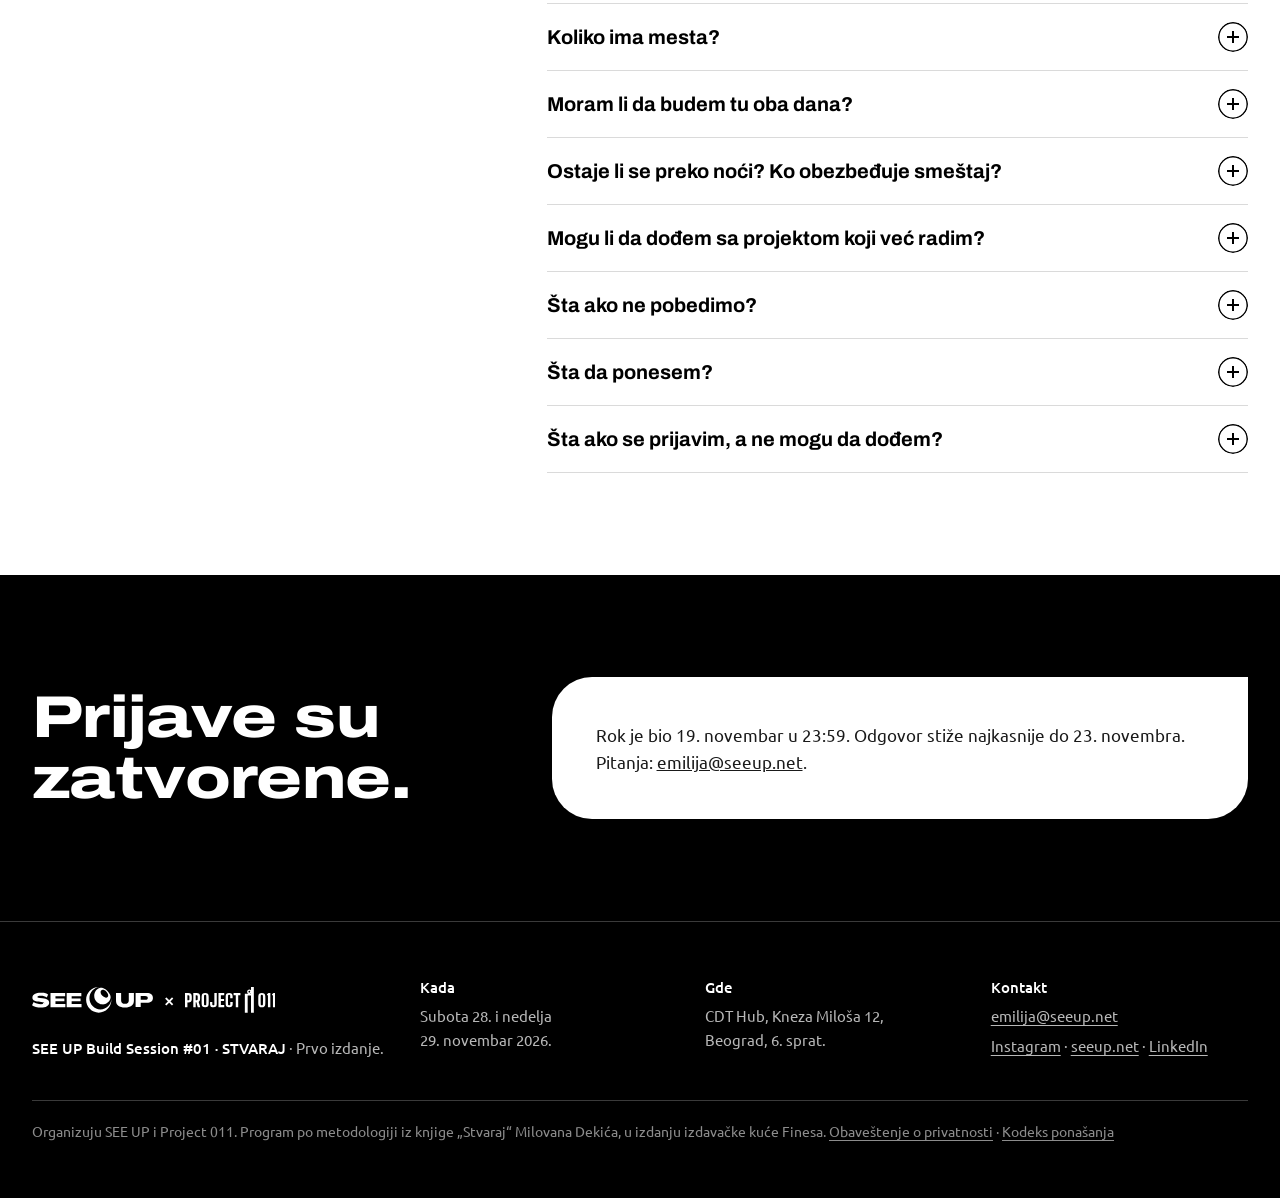
==== commit cc07a3e5: "Mandarina Cake Shop u partnerima (logo iz PDF-a, opis privremen) Co-Authored-By: Claude Opus 5.5 <no" ====
--- a/index.html
+++ b/index.html
@@ -906,6 +906,10 @@
 @media (max-width:820px){.track{grid-template-columns:1fr}}
 @media (max-width:560px){.track-logo img{height:30px}.partner-ime.partner-infobip img{height:24px}.track-iznosi li{padding:10px 18px}}
 
+/* 26. 11.: Mandarina Cake Shop u partnerima */
+.partner-ime.partner-mandarina img{height:72px;width:auto}
+@media (max-width:560px){.partner-ime.partner-mandarina img{height:60px}}
+
 /* 29. 10.: logo SEE UP vodi na seeup.net, Project 011 na project011-bg.vercel.app */
 .lock-a{display:inline-flex;align-items:center;min-height:44px;color:inherit;text-decoration:none;border-radius:6px}
 .lock-a svg{display:block}
@@ -1052,6 +1056,11 @@
         <div class="partner">
           <p class="partner-ime partner-finesa"><img src="finesa-logo.svg" alt="Finesa" width="658" height="297"></p>
           <p>Izdavačka kuća <span translate="no">Finesa</span> objavila je knjigu „Stvaraj“ Milovana Dekića, po čijoj metodologiji radimo ceo vikend. Svaki tim dobija primerak knjige.</p>
+        </div>
+        <!-- Mandarina Cake Shop: logo iz PDF-a (26. 11.), narandžasta varijanta bez kruga za tamnu pozadinu. Opis privremen, doterati [TBD]. -->
+        <div class="partner">
+          <p class="partner-ime partner-mandarina"><img src="mandarina-logo.svg" alt="Mandarina Cake Shop" width="138" height="129" loading="lazy" decoding="async"></p>
+          <p>Poslastičarnica <span translate="no">Mandarina Cake Shop</span> je partner vikenda.</p>
         </div>
         <div class="partner-ostalo">
           <!-- Ostali partneri: kad se potvrde, svaki dobija isti red kao Lovable (ime + jedna rečenica kako ga timovi koriste). -->
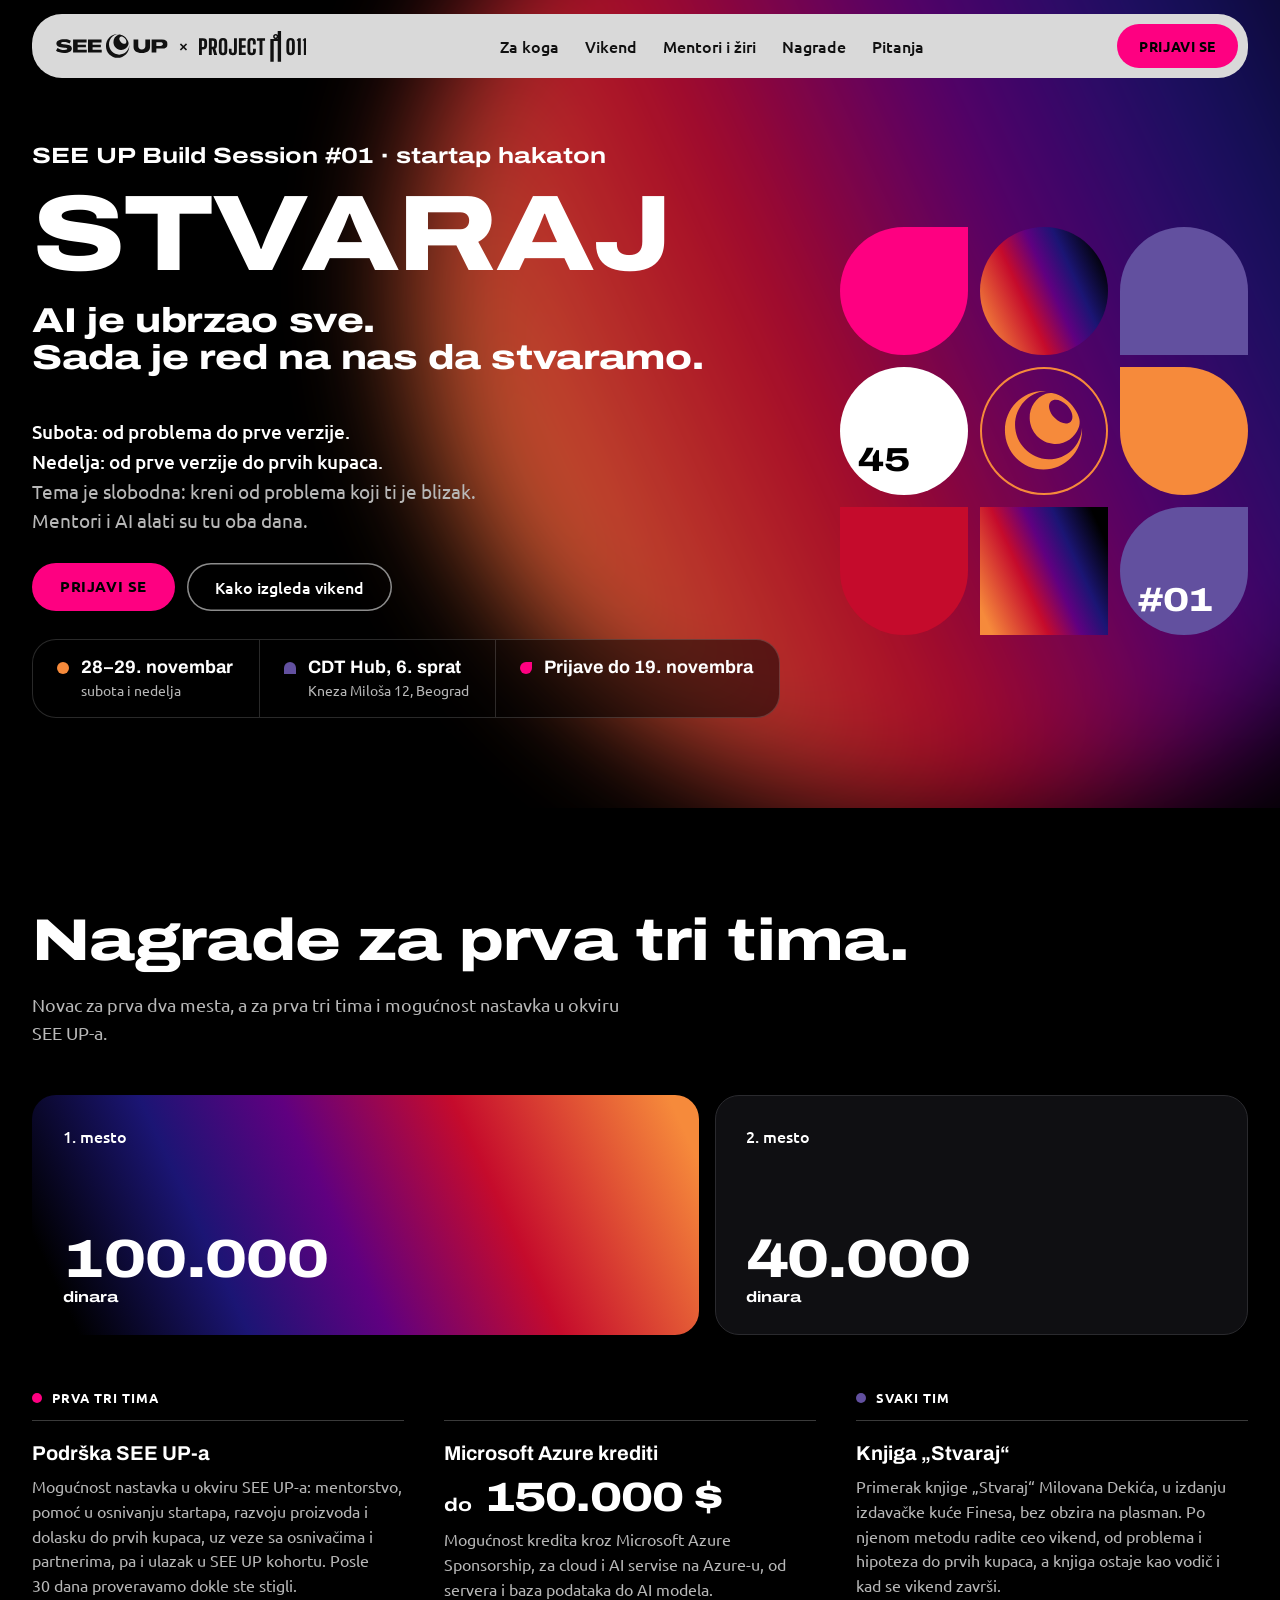
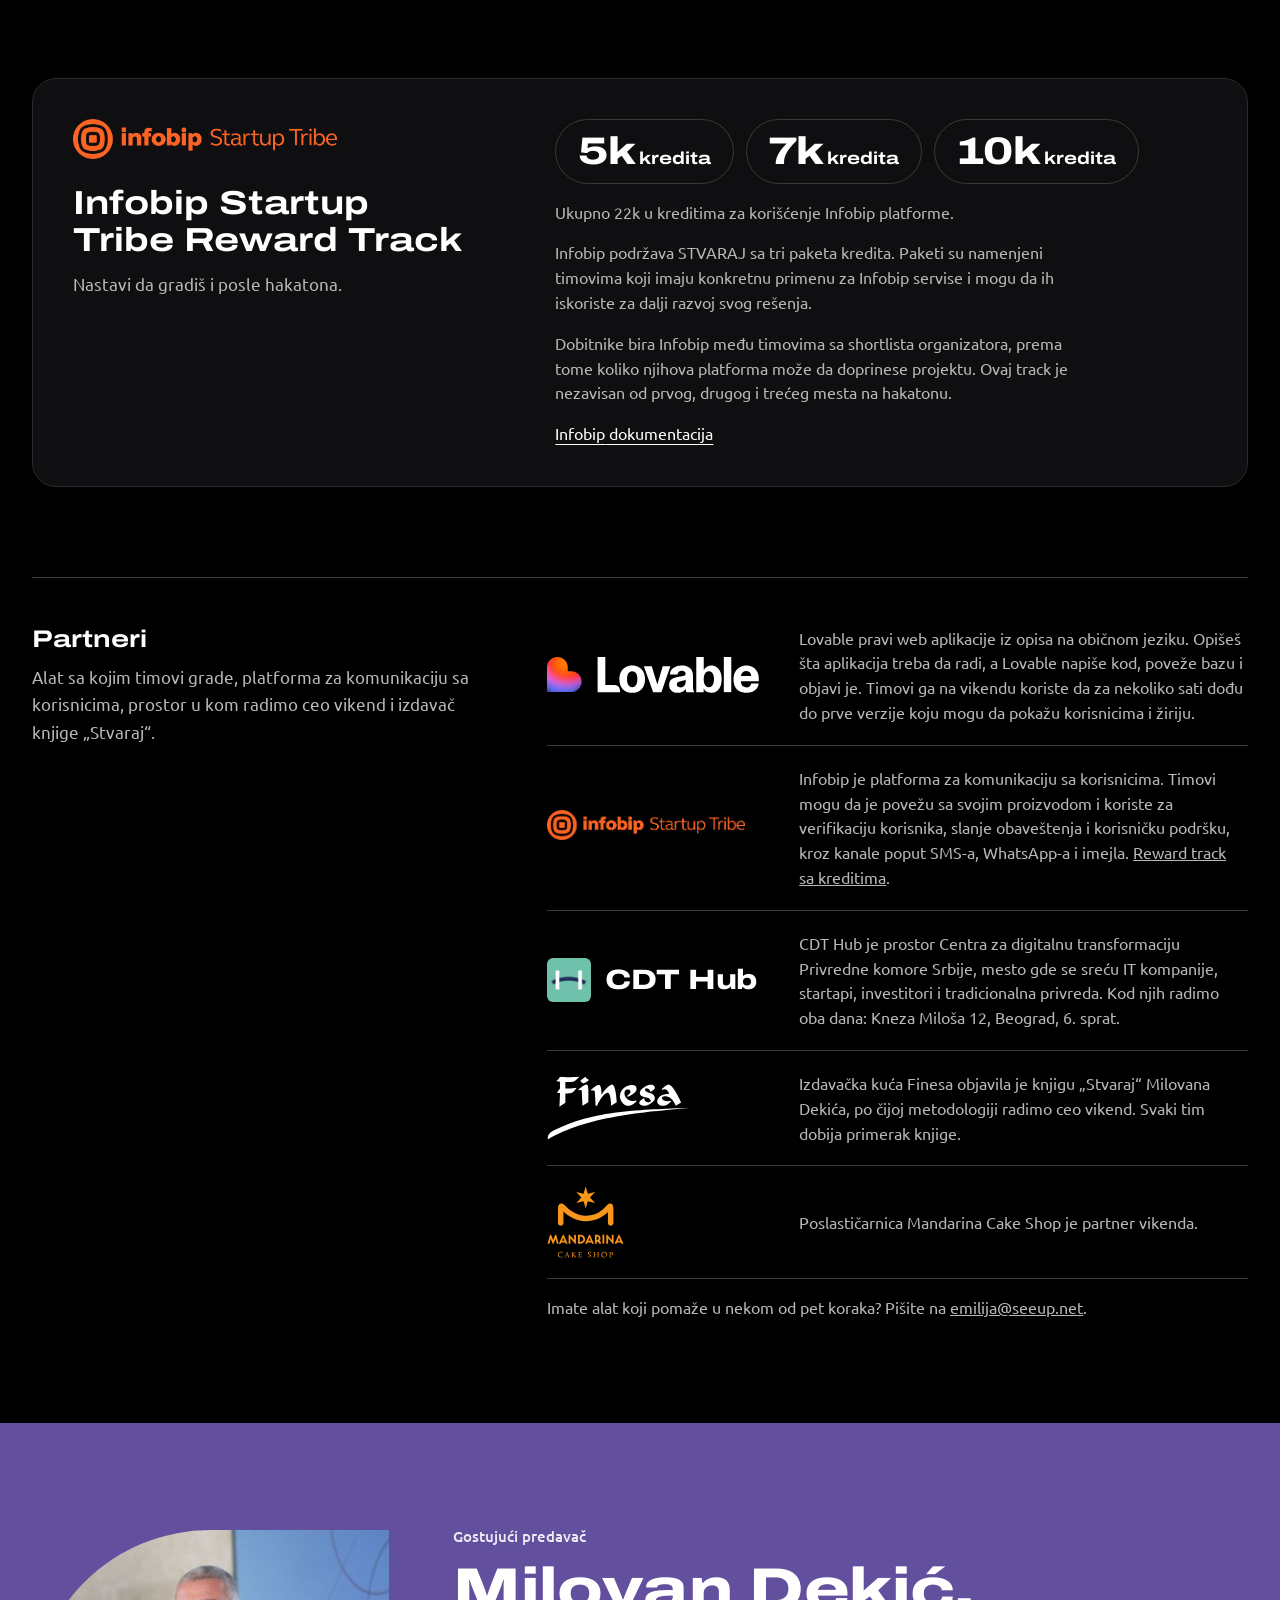
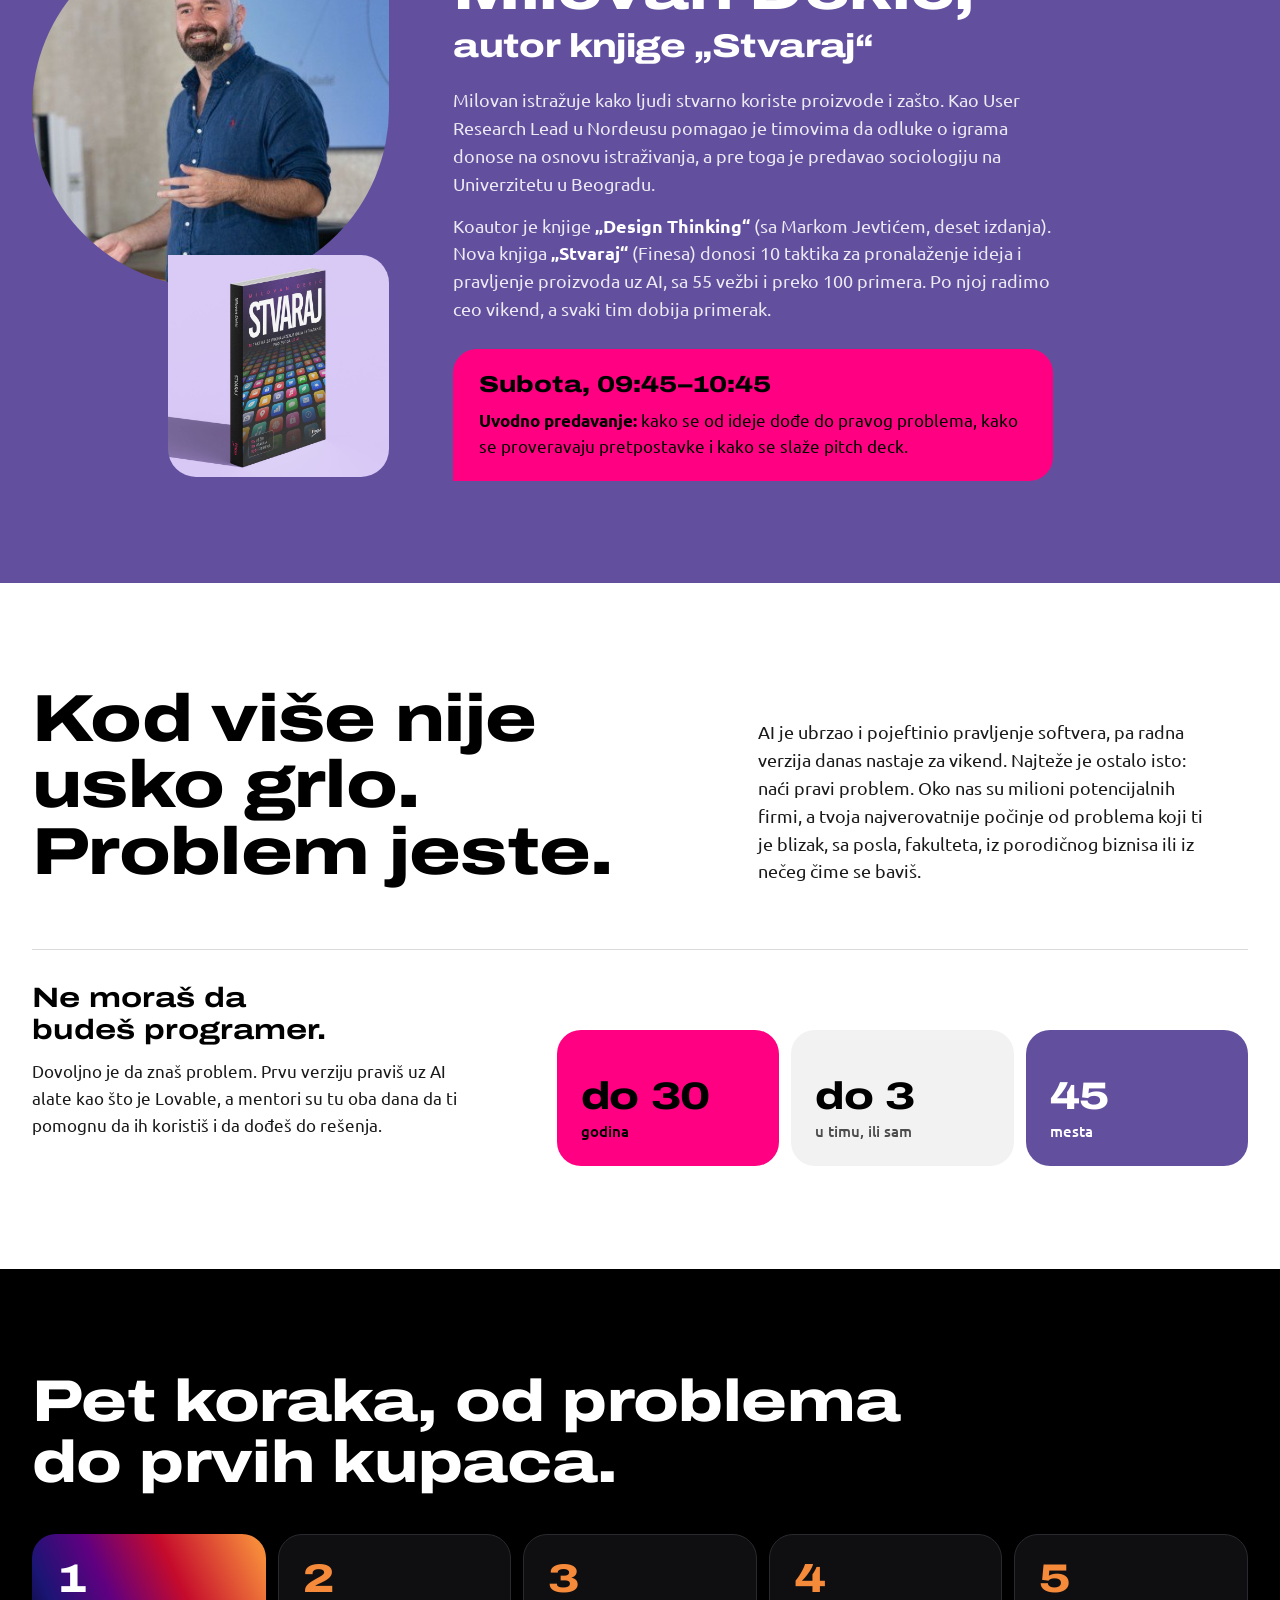
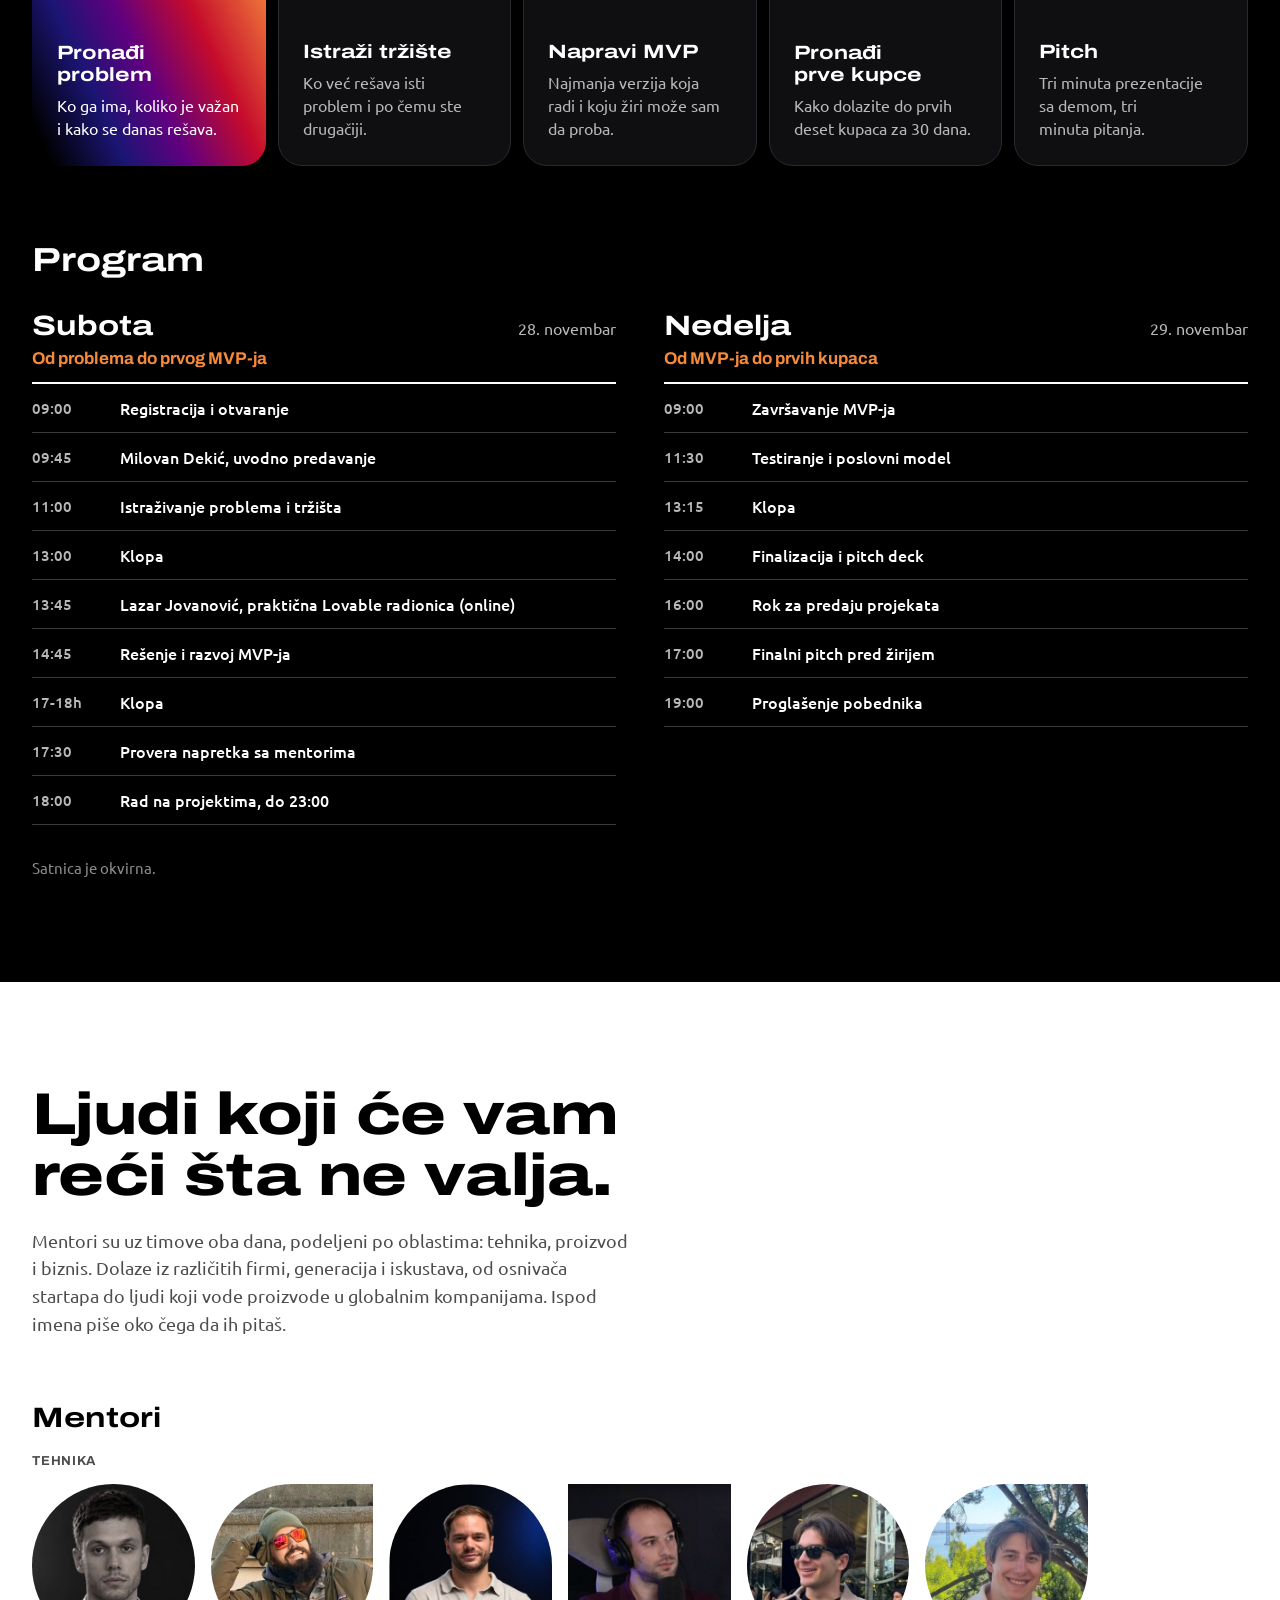
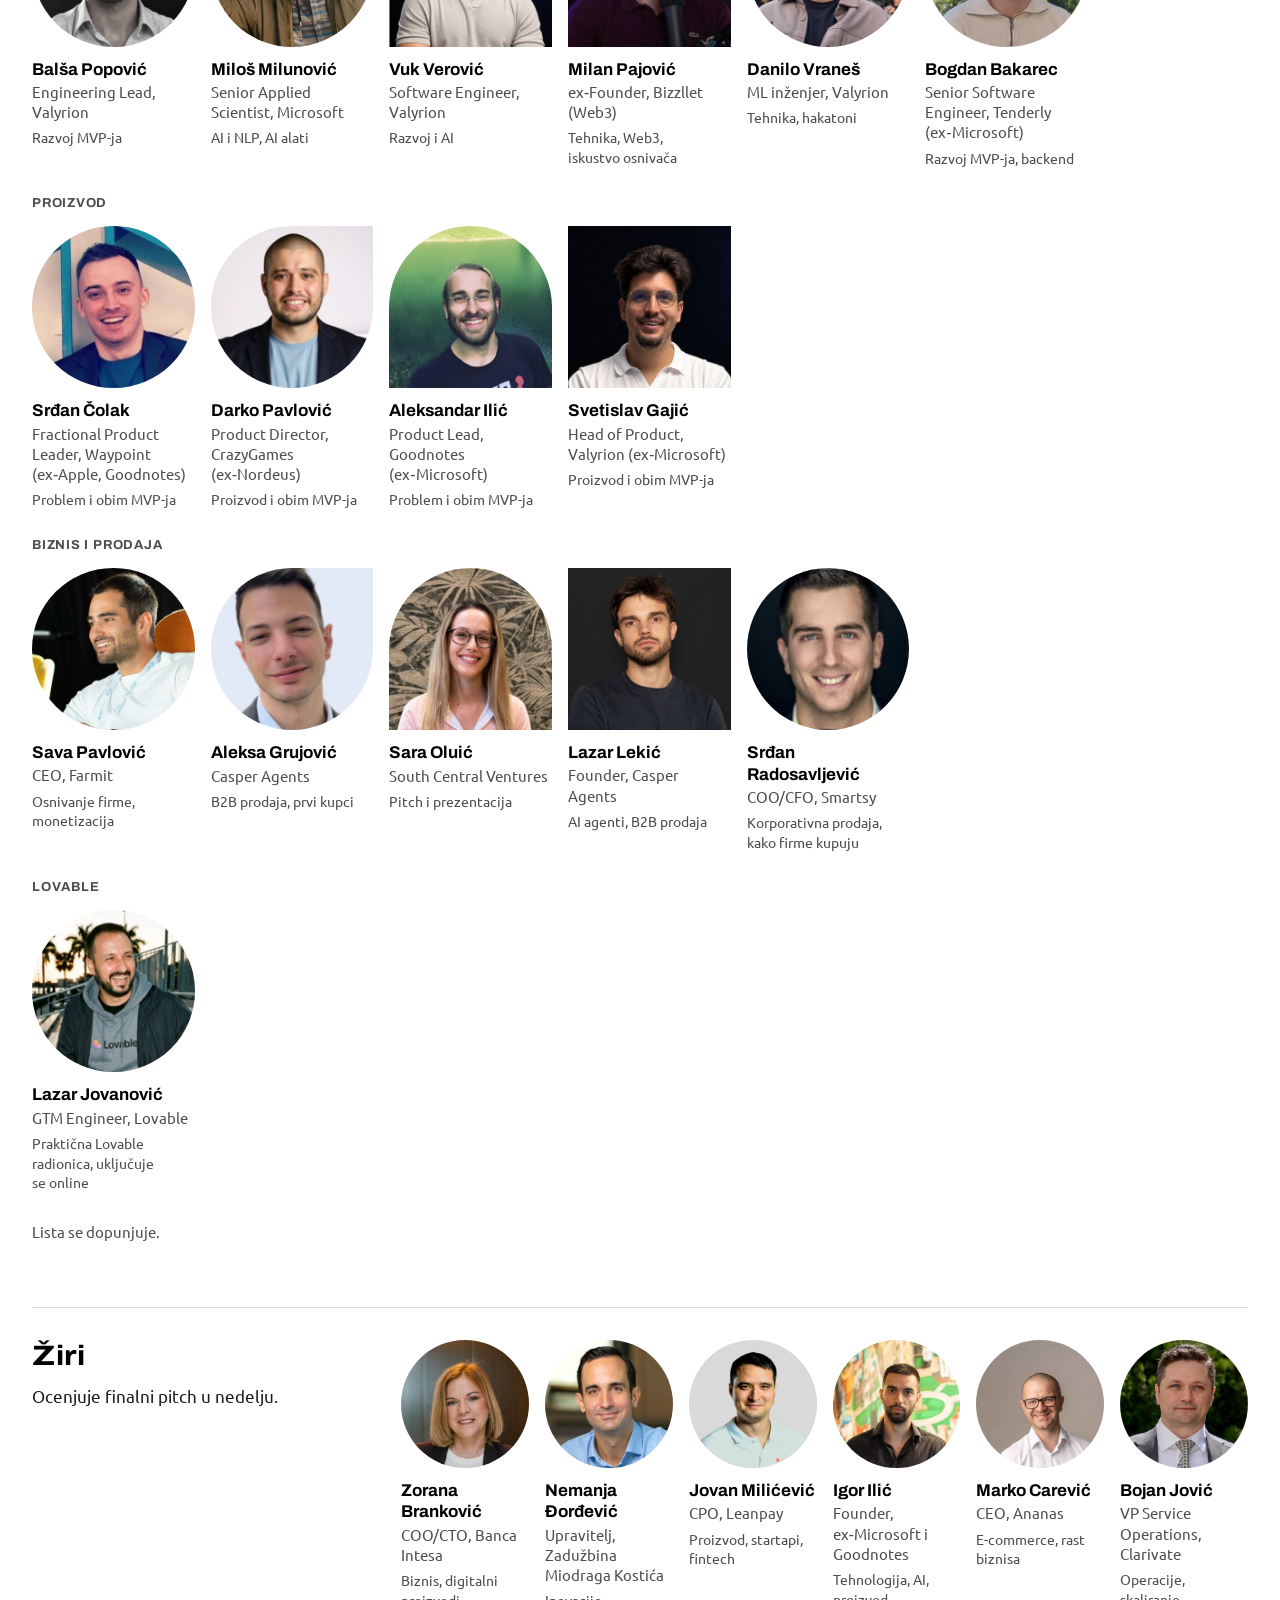
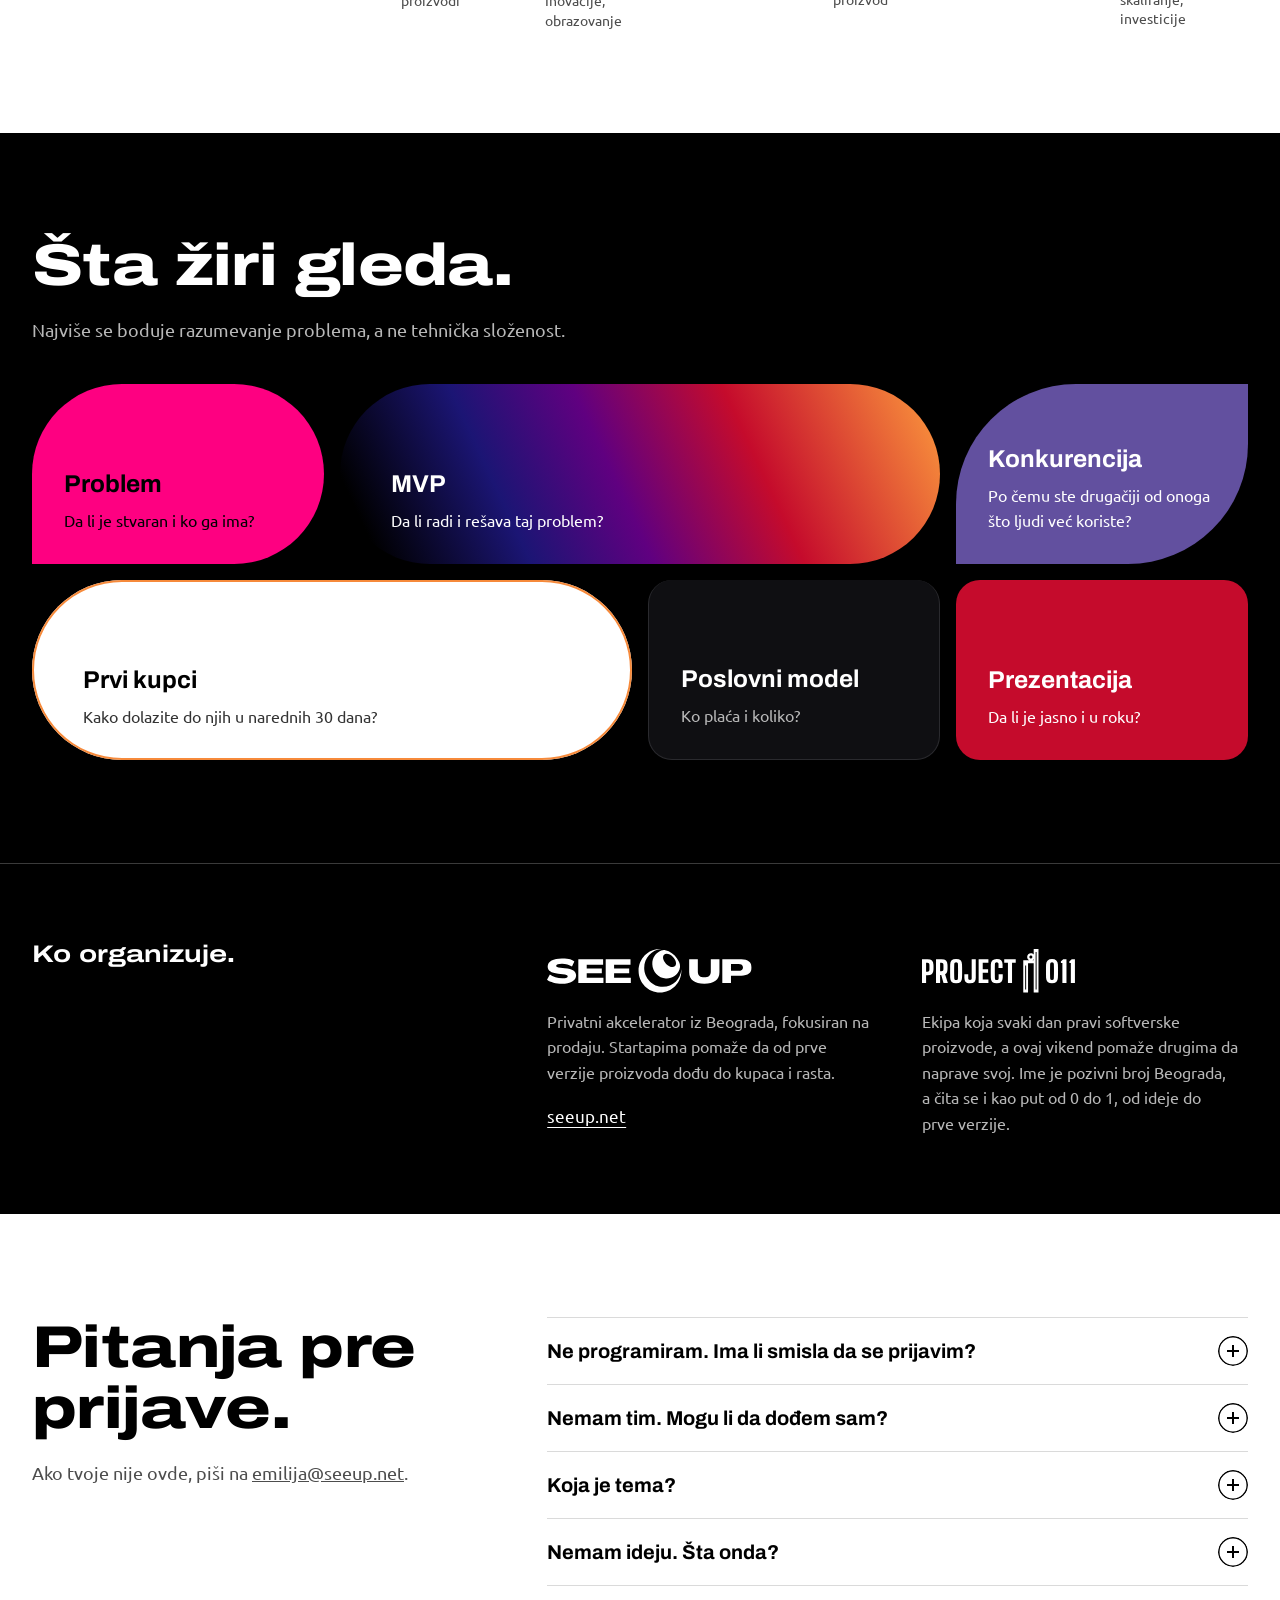
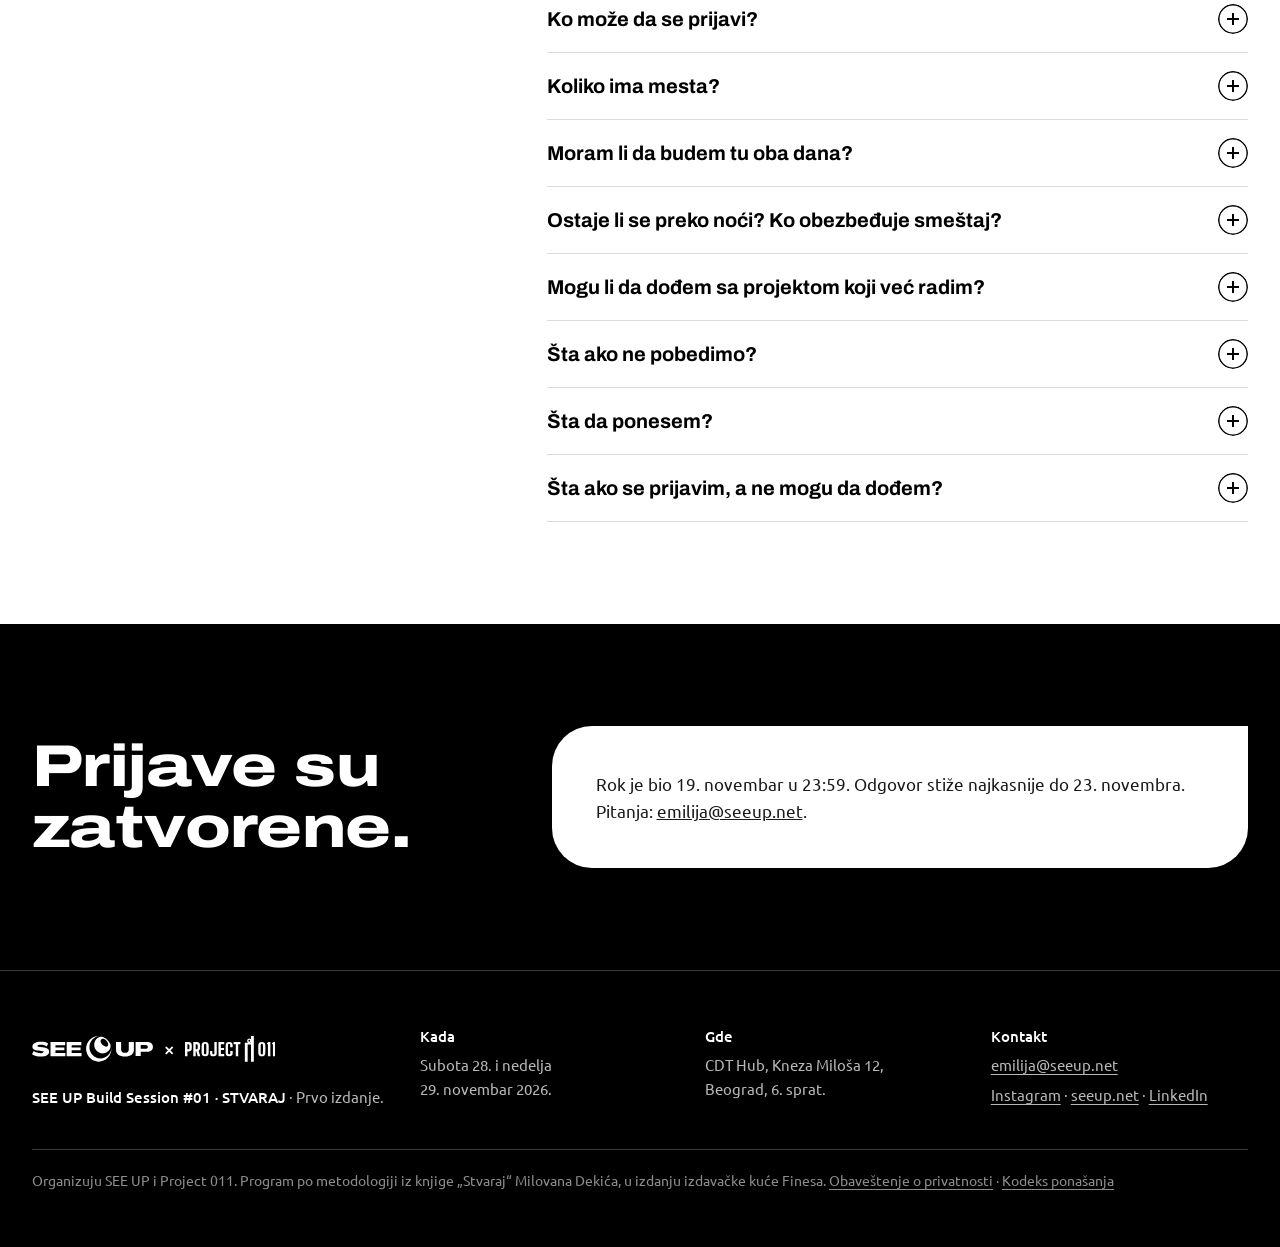
==== commit 7b56c76d: "Satnica: ručak je sada klopa, plus klopa u subotu 17-18h (početna, učesnici, mentori) Co-Authored-By" ====
--- a/index.html
+++ b/index.html
@@ -1145,9 +1145,10 @@
           <div><dt>09:00</dt><dd><b>Registracija i otvaranje</b></dd></div>
           <div><dt>09:45</dt><dd><b>Milovan Dekić, uvodno predavanje</b></dd></div>
           <div><dt>11:00</dt><dd><b>Istraživanje problema i tržišta</b></dd></div>
-          <div><dt>13:00</dt><dd><b>Ručak</b></dd></div>
+          <div><dt>13:00</dt><dd><b>Klopa</b></dd></div>
           <div><dt>13:45</dt><dd><b>Lazar Jovanović, praktična <span translate="no">Lovable</span> radionica (online)</b></dd></div>
           <div><dt>14:45</dt><dd><b>Rešenje i razvoj MVP-ja</b></dd></div>
+          <div><dt>17-18h</dt><dd><b>Klopa</b></dd></div>
           <div><dt>17:30</dt><dd><b>Provera napretka sa mentorima</b></dd></div>
           <div><dt>18:00</dt><dd><b>Rad na projektima, do 23:00</b></dd></div>
         </dl>
@@ -1158,7 +1159,7 @@
         <dl>
           <div><dt>09:00</dt><dd><b>Završavanje MVP-ja</b></dd></div>
           <div><dt>11:30</dt><dd><b>Testiranje i poslovni model</b></dd></div>
-          <div><dt>13:15</dt><dd><b>Ručak</b></dd></div>
+          <div><dt>13:15</dt><dd><b>Klopa</b></dd></div>
           <div><dt>14:00</dt><dd><b>Finalizacija i pitch deck</b></dd></div>
           <div><dt>16:00</dt><dd><b>Rok za predaju projekata</b></dd></div>
           <div><dt>17:00</dt><dd><b>Finalni pitch pred žirijem</b></dd></div>
